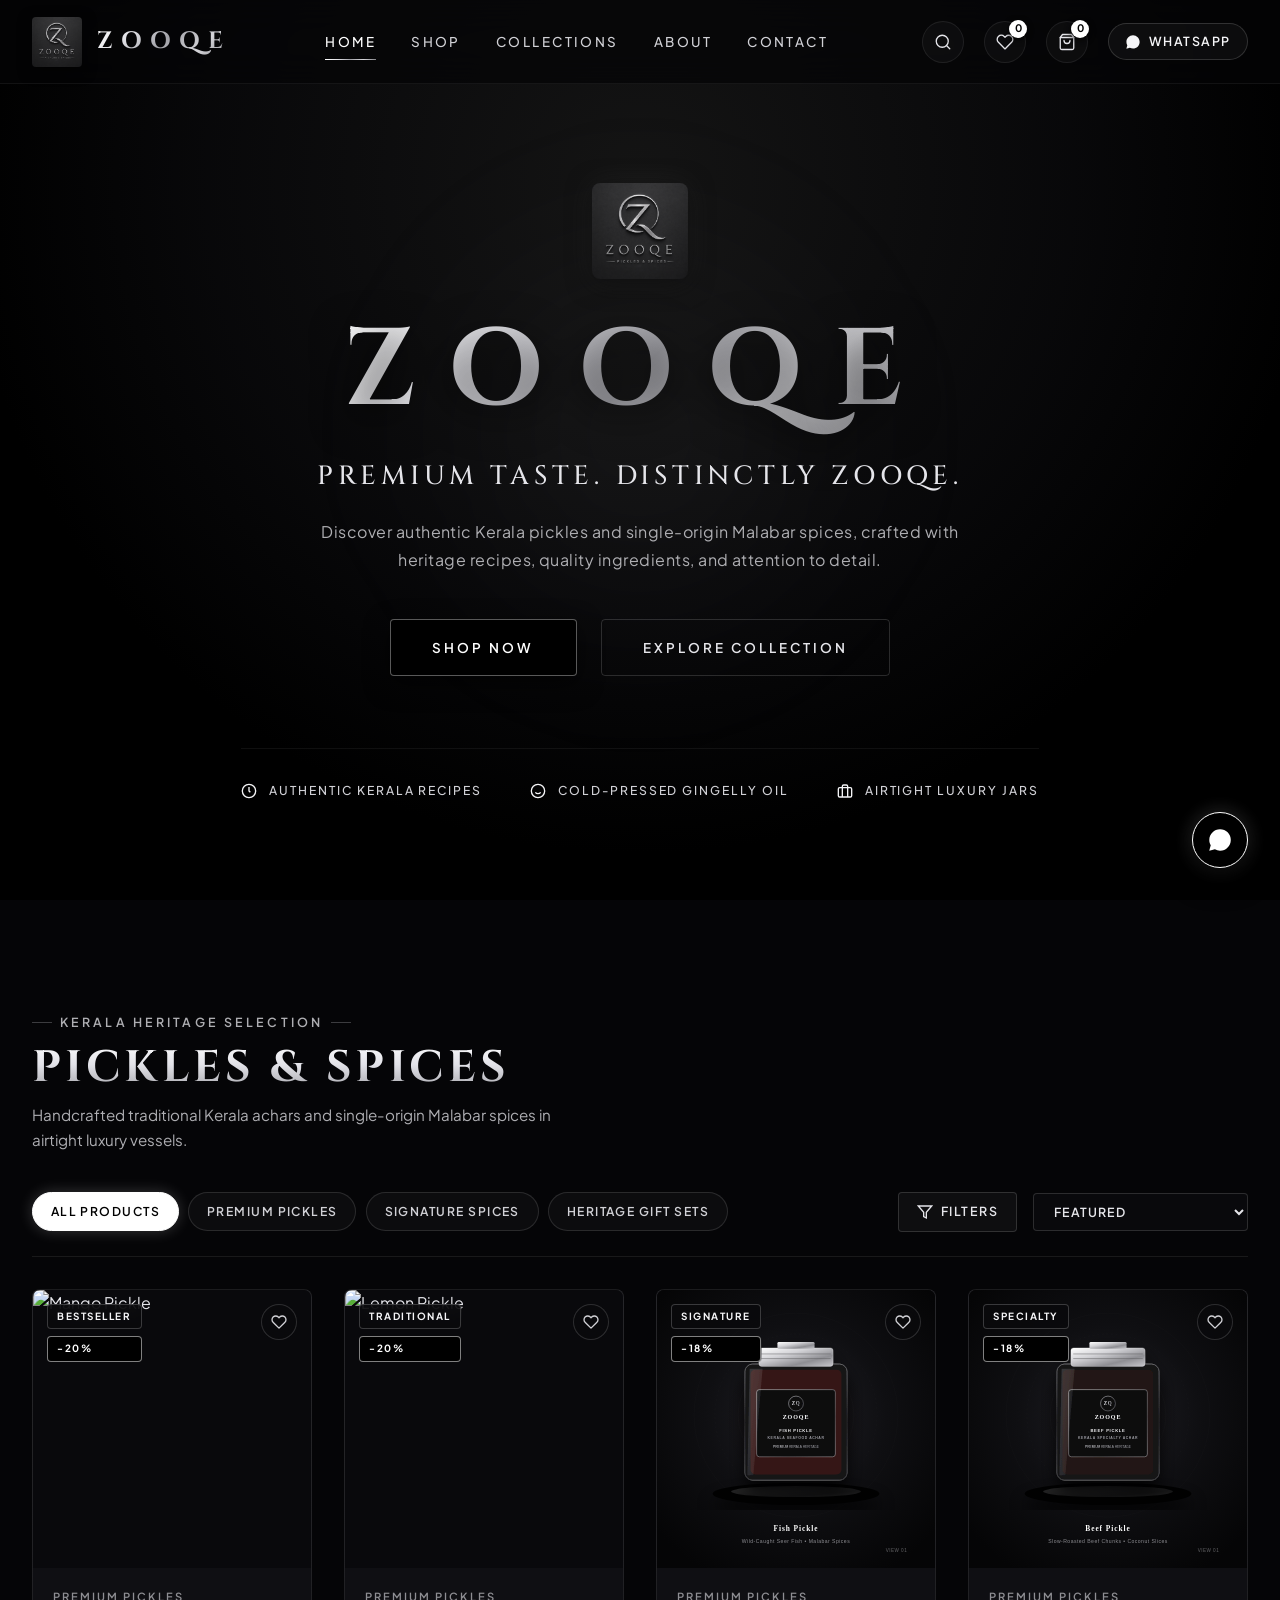
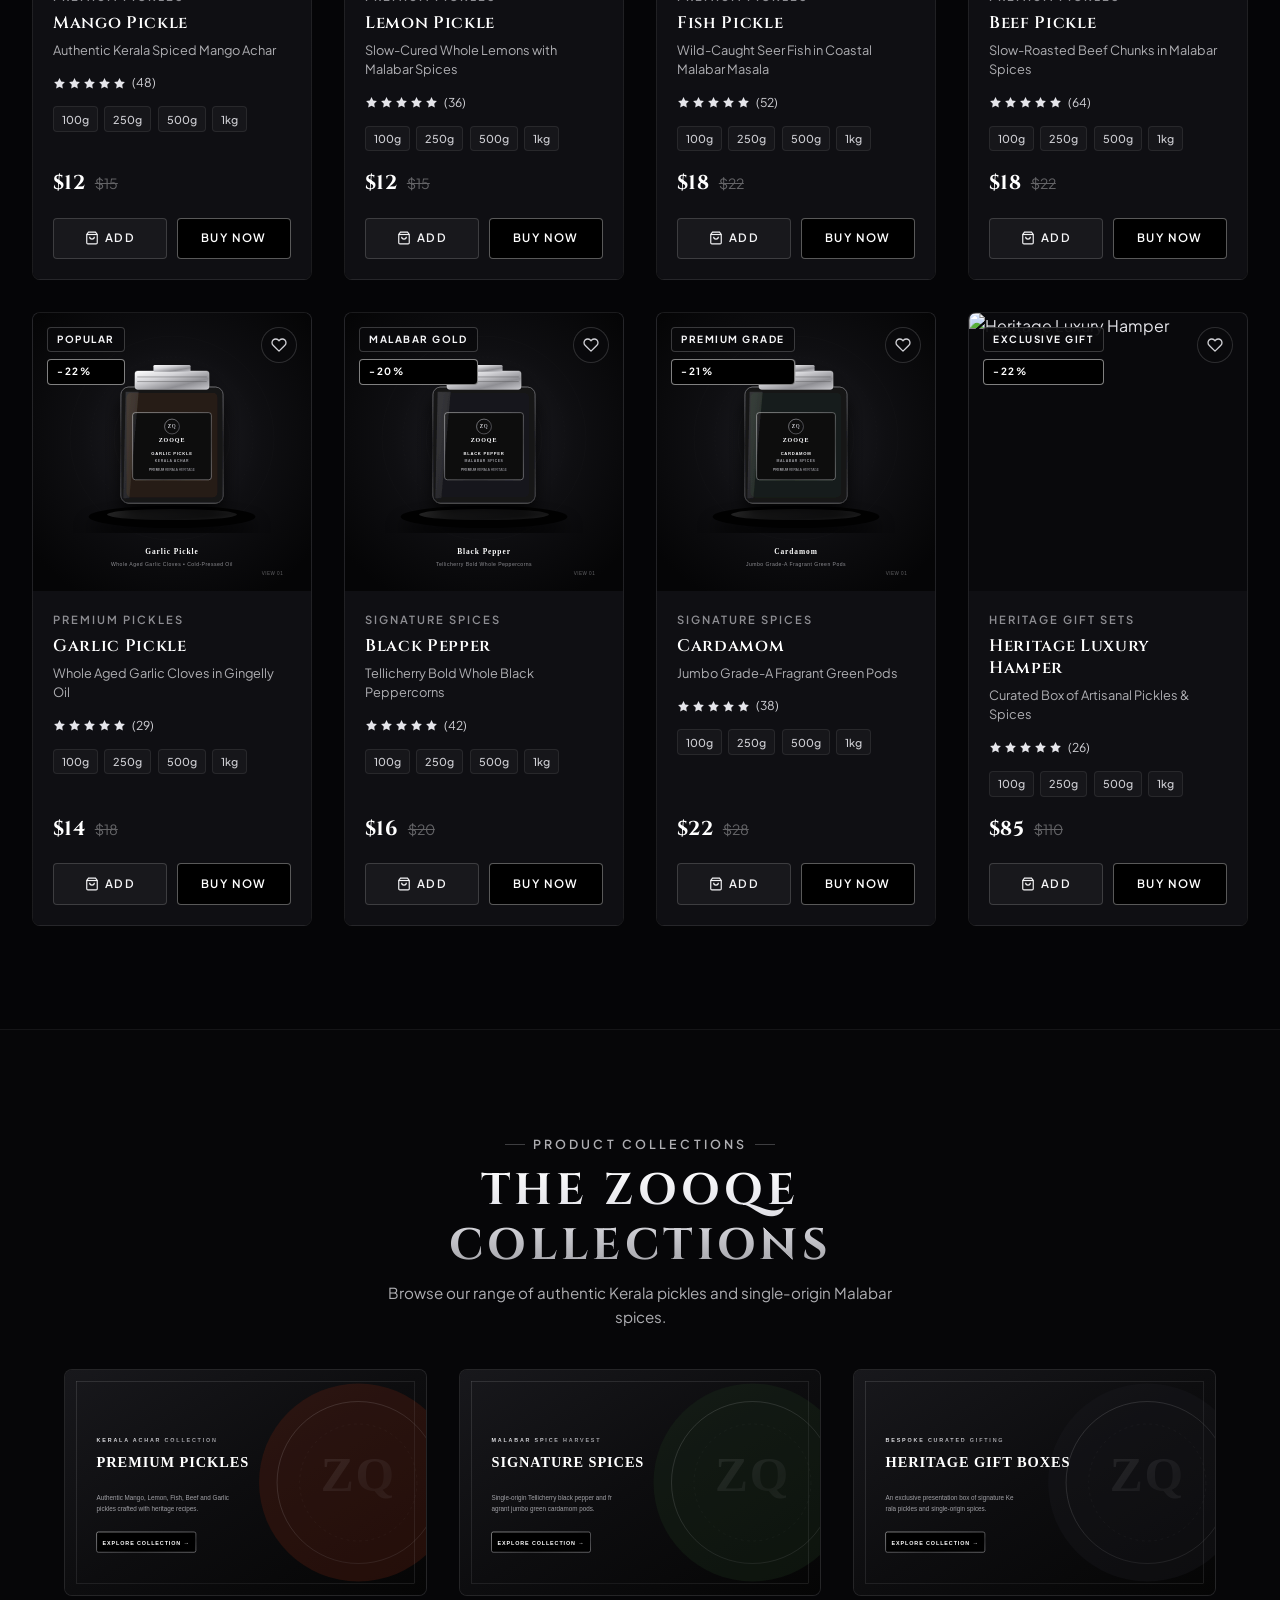
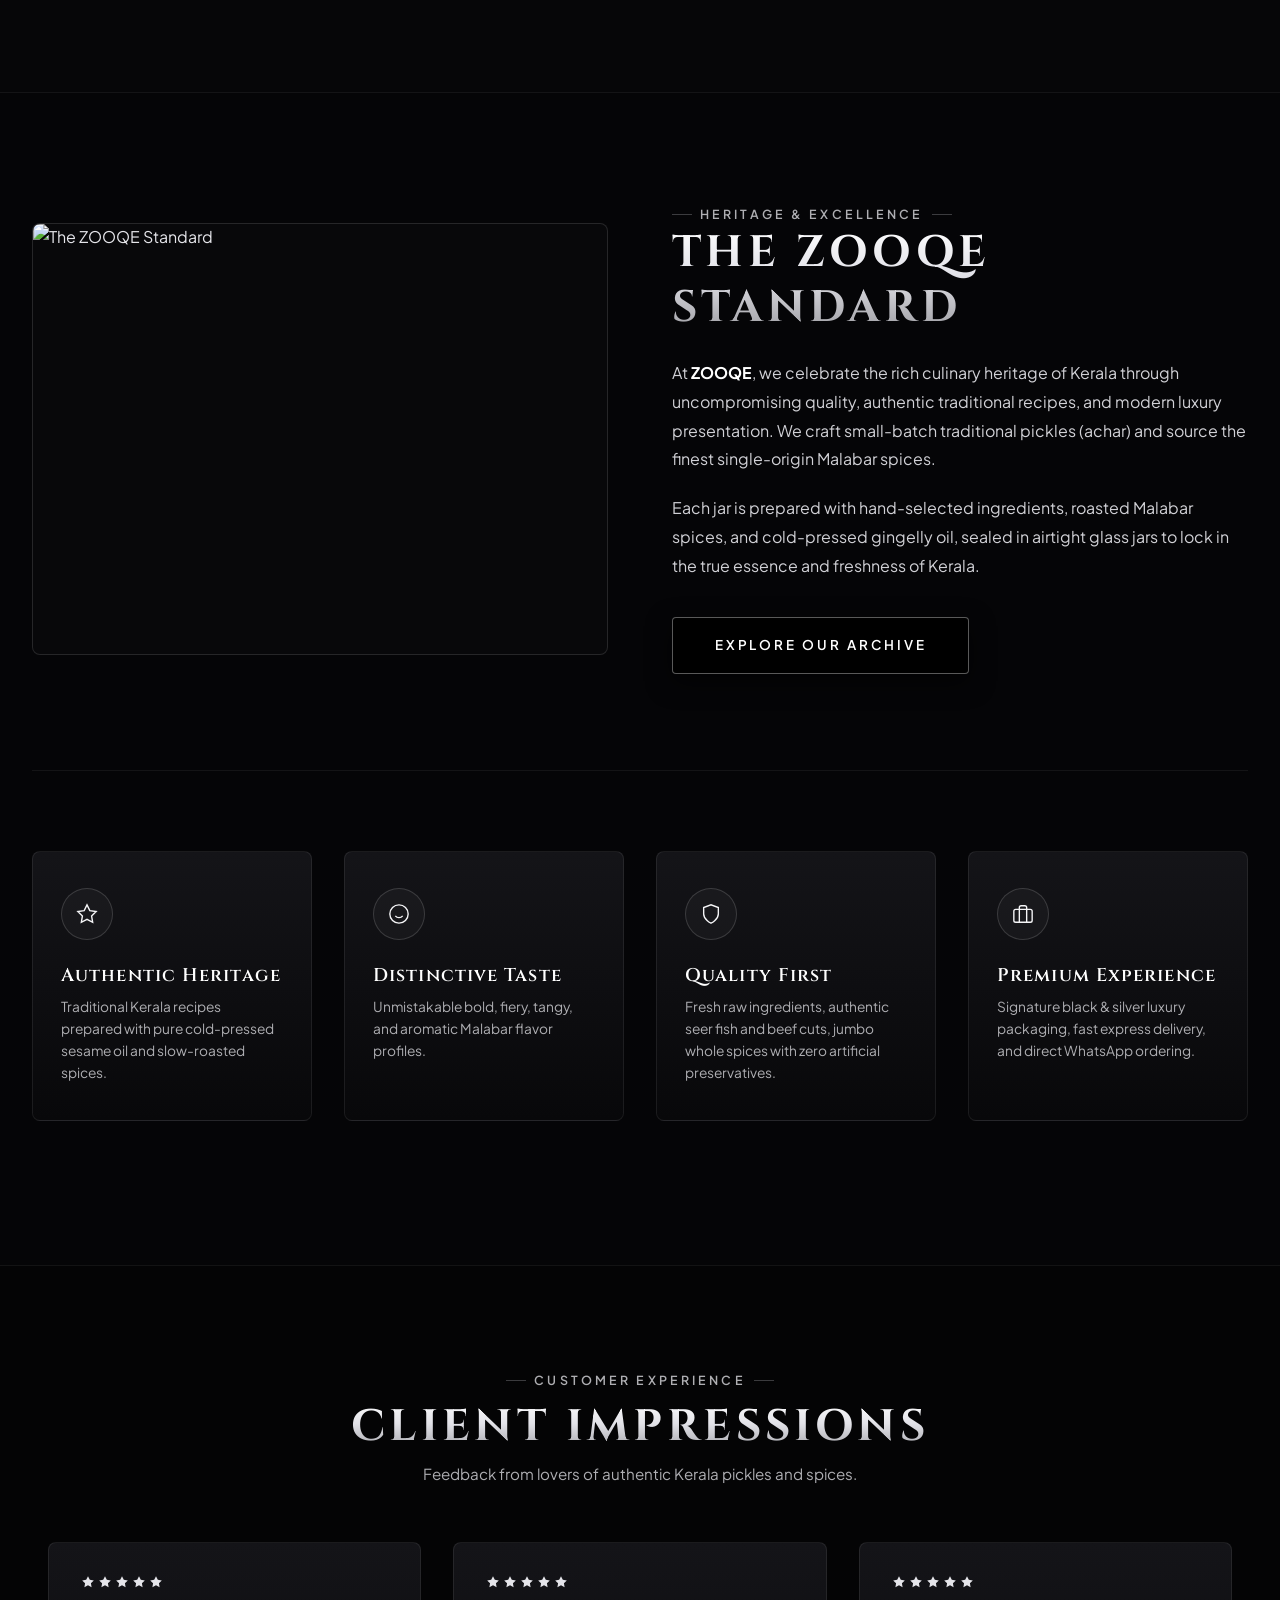
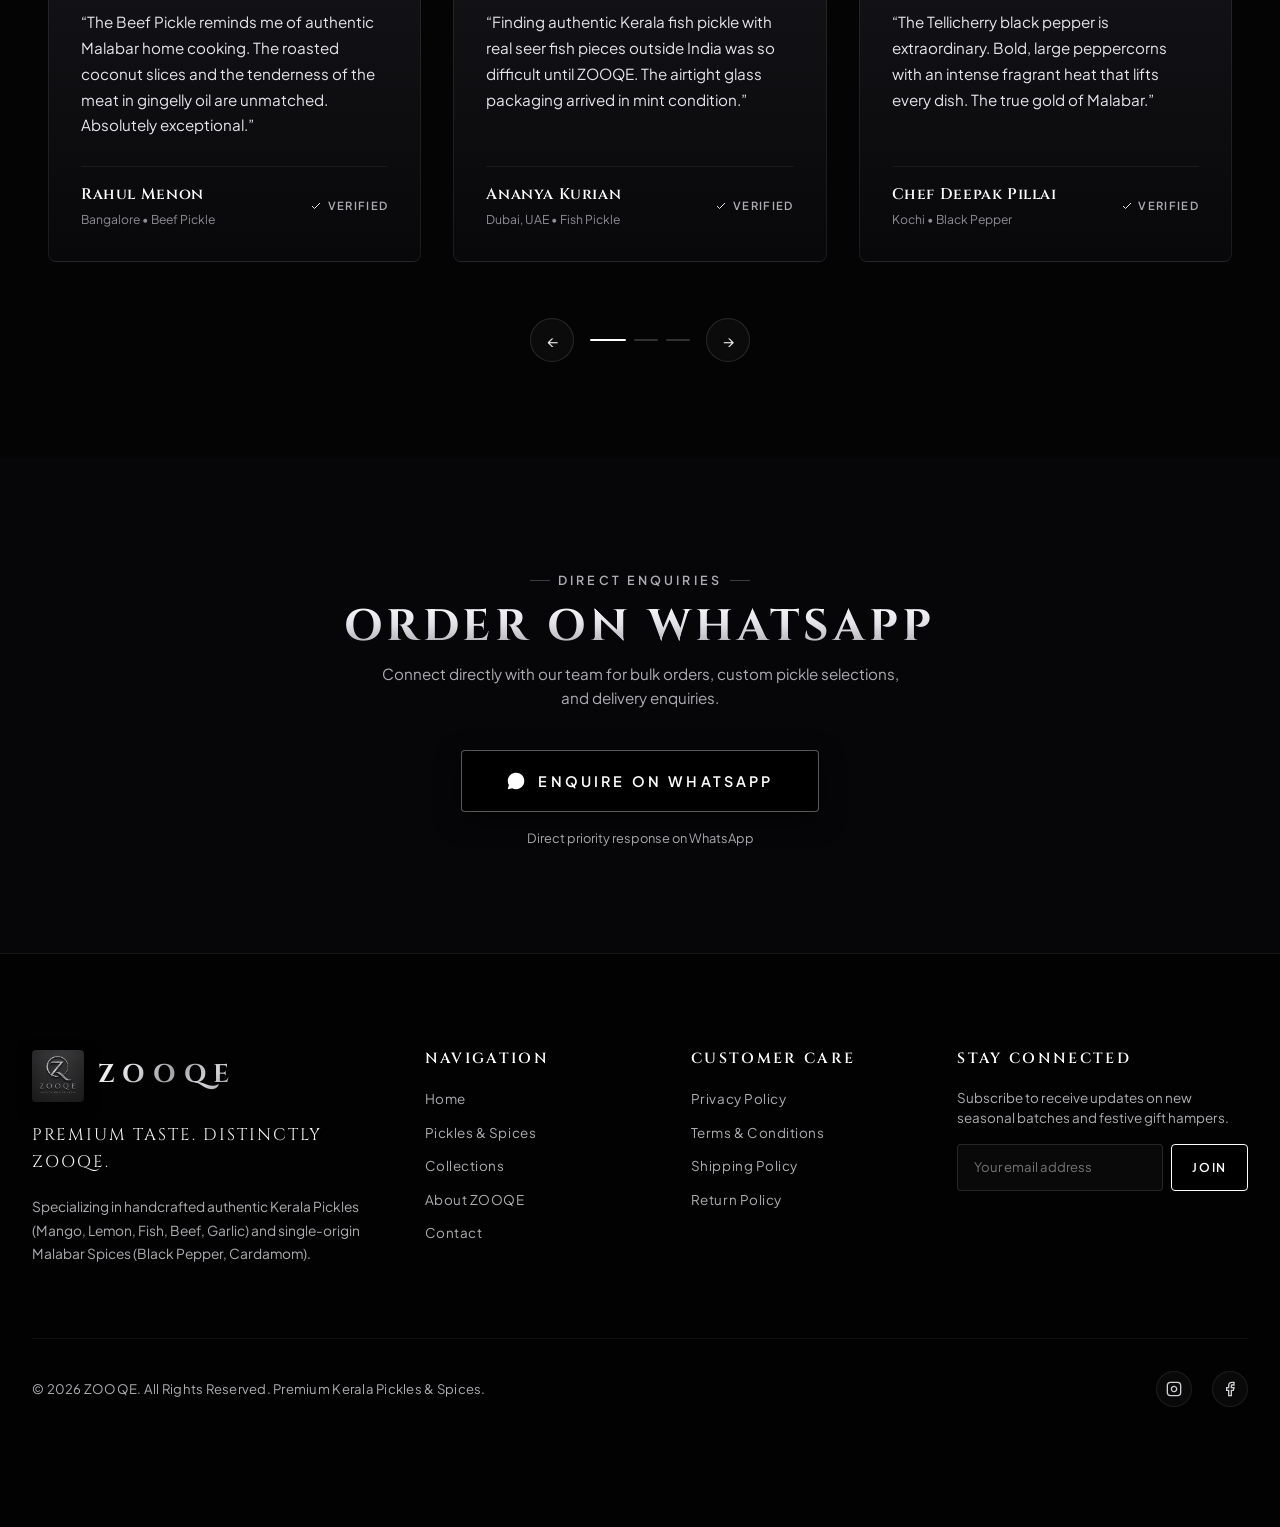
==== index.html @ db4c6e4a "Initial commit" ====
<!DOCTYPE html>
<html lang="en">
<head>
  <meta charset="UTF-8" />
  <meta name="viewport" content="width=device-width, initial-scale=1.0, maximum-scale=5.0" />
  <title>ZOOQE — Premium Taste. Distinctly ZOOQE. | Kerala Pickles & Spices</title>
  <meta name="description" content="ZOOQE is a premium Kerala food brand specializing exclusively in authentic handcrafted Pickles (Mango, Lemon, Fish, Beef, Garlic) and single-origin Malabar Spices (Black Pepper, Cardamom)." />
  <meta name="keywords" content="ZOOQE, Kerala pickles, Kerala achar, Mango pickle, Fish pickle, Beef pickle, Lemon pickle, Garlic pickle, Tellicherry black pepper, Green cardamom, Malabar spices" />
  <meta name="theme-color" content="#000000" />

  <!-- Open Graph / Social Media -->
  <meta property="og:title" content="ZOOQE — Premium Kerala Pickles & Spices" />
  <meta property="og:description" content="Authentic Kerala pickles (achar) and single-origin Malabar spices in luxury Black & Silver packaging." />
  <meta property="og:type" content="website" />
  <meta property="og:image" content="assets/logo.png" />

  <!-- Favicon -->
  <link rel="icon" type="image/png" href="assets/logo.png" />
  <link rel="apple-touch-icon" href="assets/logo.png" />

  <!-- Preconnect to Google Fonts -->
  <link rel="preconnect" href="https://fonts.googleapis.com" />
  <link rel="preconnect" href="https://fonts.gstatic.com" crossorigin />

  <!-- Master Stylesheet -->
  <link rel="stylesheet" href="css/main.css" />
</head>
<body>

  <!-- 0. Page Splash Loading Screen -->
  <div id="page-loader" class="page-loader">
    <div class="loader-logo-wrap">
      <img src="assets/logo.png" alt="ZOOQE Monogram" class="loader-logo-img" />
    </div>
    <div class="loader-brand-title">ZOOQE</div>
    <div class="loader-bar"></div>
  </div>

  <!-- Global Backdrop for Drawers -->
  <div id="drawer-backdrop" class="drawer-backdrop"></div>

  <!-- 1. Sticky Luxury Navigation Header -->
  <header id="site-header" class="site-header">
    <div class="navbar-inner">
      <!-- Left: Logo & Wordmark -->
      <a href="#hero" class="nav-brand" aria-label="ZOOQE Home">
        <img src="assets/logo.png" alt="ZOOQE Logo" class="nav-brand-logo-img" />
        <span class="nav-brand-text">ZOOQE</span>
      </a>

      <!-- Center: Desktop Navigation Links -->
      <nav class="nav-links" aria-label="Main Navigation">
        <a href="#hero" class="nav-link active">Home</a>
        <a href="#shop" class="nav-link">Shop</a>
        <a href="#collections" class="nav-link">Collections</a>
        <a href="#about" class="nav-link">About</a>
        <a href="#contact" class="nav-link">Contact</a>
      </nav>

      <!-- Right: Action Buttons -->
      <div class="nav-actions">
        <!-- Search Trigger -->
        <button id="nav-search-btn" class="nav-action-btn" aria-label="Search Catalog" title="Search">
          <svg viewBox="0 0 24 24" fill="none" stroke="currentColor" stroke-linecap="round" stroke-linejoin="round">
            <circle cx="11" cy="11" r="8"></circle>
            <line x1="21" y1="21" x2="16.65" y2="16.65"></line>
          </svg>
        </button>

        <!-- Wishlist Trigger -->
        <button id="nav-wishlist-btn" class="nav-action-btn" aria-label="View Wishlist" title="Wishlist">
          <svg viewBox="0 0 24 24" fill="none" stroke="currentColor" stroke-linecap="round" stroke-linejoin="round">
            <path d="M20.84 4.61a5.5 5.5 0 0 0-7.78 0L12 5.67l-1.06-1.06a5.5 5.5 0 0 0-7.78 7.78l1.06 1.06L12 21.23l7.78-7.78 1.06-1.06a5.5 5.5 0 0 0 0-7.78z"></path>
          </svg>
          <span id="nav-wishlist-badge" class="nav-badge">0</span>
        </button>

        <!-- Shopping Cart Trigger -->
        <button id="nav-cart-btn" class="nav-action-btn" aria-label="View Shopping Cart" title="Cart">
          <svg viewBox="0 0 24 24" fill="none" stroke="currentColor" stroke-linecap="round" stroke-linejoin="round">
            <path d="M6 2L3 6v14a2 2 0 0 0 2 2h14a2 2 0 0 0 2-2V6l-3-4z"></path>
            <line x1="3" y1="6" x2="21" y2="6"></line>
            <path d="M16 10a4 4 0 0 1-8 0"></path>
          </svg>
          <span id="nav-cart-badge" class="nav-badge">0</span>
        </button>

        <!-- WhatsApp Button -->
        <button id="nav-whatsapp-btn" class="nav-whatsapp-btn" title="Contact on WhatsApp">
          <svg viewBox="0 0 24 24" fill="currentColor">
            <path d="M12.04 2c-5.46 0-9.91 4.45-9.91 9.91 0 1.75.46 3.45 1.32 4.95L2.05 22l5.25-1.38c1.45.79 3.08 1.21 4.74 1.21 5.46 0 9.91-4.45 9.91-9.91 0-2.65-1.03-5.14-2.9-7.01A9.816 9.816 0 0 0 12.04 2z"></path>
          </svg>
          <span>WHATSAPP</span>
        </button>

        <!-- Mobile Hamburger Toggle -->
        <button id="nav-hamburger" class="nav-hamburger" aria-label="Open Mobile Menu">
          <span></span>
          <span></span>
          <span></span>
        </button>
      </div>
    </div>
  </header>

  <!-- Mobile Slide Drawer -->
  <aside id="mobile-drawer" class="mobile-drawer" aria-label="Mobile Navigation">
    <div class="mobile-drawer-header">
      <div class="nav-brand">
        <img src="assets/logo.png" alt="ZOOQE Logo" class="nav-brand-logo-img" />
        <span class="nav-brand-text">ZOOQE</span>
      </div>
      <button id="mobile-drawer-close" class="nav-action-btn" aria-label="Close Menu">✕</button>
    </div>

    <nav class="mobile-drawer-links">
      <a href="#hero" class="mobile-drawer-link">Home <span>→</span></a>
      <a href="#shop" class="mobile-drawer-link">Pickles & Spices <span>→</span></a>
      <a href="#collections" class="mobile-drawer-link">Collections <span>→</span></a>
      <a href="#about" class="mobile-drawer-link">The ZOOQE Standard <span>→</span></a>
      <a href="#contact" class="mobile-drawer-link">Contact <span>→</span></a>
      <button type="button" id="mobile-wishlist-btn" class="mobile-drawer-link">Wishlist <span>→</span></button>
      <button type="button" id="mobile-cart-btn" class="mobile-drawer-link">
        Cart <span id="mobile-cart-badge" style="font-size:0.85rem; color:#ffffff;">0</span>
      </button>
      <button type="button" id="mobile-search-btn" class="mobile-drawer-link">Search <span>→</span></button>
    </nav>

    <div class="mobile-drawer-footer">
      <button id="mobile-whatsapp-btn" class="btn-luxury-primary" style="width: 100%; justify-content: center;">
        <svg viewBox="0 0 24 24" width="18" height="18" fill="currentColor">
          <path d="M12.04 2c-5.46 0-9.91 4.45-9.91 9.91 0 1.75.46 3.45 1.32 4.95L2.05 22l5.25-1.38c1.45.79 3.08 1.21 4.74 1.21 5.46 0 9.91-4.45 9.91-9.91 0-2.65-1.03-5.14-2.9-7.01A9.816 9.816 0 0 0 12.04 2z"></path>
        </svg>
        WHATSAPP ENQUIRY
      </button>
    </div>
  </aside>

  <!-- Main Content Wrapper -->
  <main class="site-main">

    <!-- 2. Cinematic Hero Section -->
    <section id="hero" class="hero-section">
      <div class="hero-backdrop"></div>
      <div class="hero-glow-orb"></div>
      
      <div class="hero-container">
        <div class="hero-emblem-wrap">
          <img src="assets/logo.png" alt="ZOOQE Monogram" class="hero-emblem-img" />
        </div>

        <h1 class="hero-title">ZOOQE</h1>
        <div class="hero-subtitle">PREMIUM TASTE. DISTINCTLY ZOOQE.</div>
        
        <p class="hero-description">
          Discover authentic Kerala pickles and single-origin Malabar spices, crafted with heritage recipes, quality ingredients, and attention to detail.
        </p>

        <div class="hero-cta-group">
          <button id="hero-shop-btn" class="btn-luxury-primary">SHOP NOW</button>
          <button id="hero-explore-btn" class="btn-luxury-secondary">EXPLORE COLLECTION</button>
        </div>

        <!-- Hallmarks Banner -->
        <div class="hero-hallmarks">
          <div class="hero-hallmark-item">
            <div class="hero-hallmark-icon">
              <svg viewBox="0 0 24 24" fill="none" stroke="currentColor" stroke-width="2">
                <circle cx="12" cy="12" r="10"></circle>
                <polyline points="12 6 12 12 14 14"></polyline>
              </svg>
            </div>
            <span>AUTHENTIC KERALA RECIPES</span>
          </div>

          <div class="hero-hallmark-item">
            <div class="hero-hallmark-icon">
              <svg viewBox="0 0 24 24" fill="none" stroke="currentColor" stroke-width="2">
                <circle cx="12" cy="12" r="10"></circle>
                <path d="M8 14s1.5 2 4 2 4-2 4-2"></path>
                <line x1="9" y1="9" x2="9.01" y2="9"></line>
                <line x1="15" y1="9" x2="15.01" y2="9"></line>
              </svg>
            </div>
            <span>COLD-PRESSED GINGELLY OIL</span>
          </div>

          <div class="hero-hallmark-item">
            <div class="hero-hallmark-icon">
              <svg viewBox="0 0 24 24" fill="none" stroke="currentColor" stroke-width="2">
                <rect x="2" y="7" width="20" height="14" rx="2" ry="2"></rect>
                <path d="M16 21V5a2 2 0 0 0-2-2h-4a2 2 0 0 0-2 2v16"></path>
              </svg>
            </div>
            <span>AIRTIGHT LUXURY JARS</span>
          </div>
        </div>
      </div>
    </section>

    <!-- 3. Product Shop / Catalog Section -->
    <section id="shop" class="shop-section">
      <div class="section-container">
        <div class="section-header">
          <div class="eyebrow">Kerala Heritage Selection</div>
          <h2 class="section-title text-metallic-silver">Pickles & Spices</h2>
          <p class="section-subtitle">
            Handcrafted traditional Kerala achars and single-origin Malabar spices in airtight luxury vessels.
          </p>
        </div>

        <!-- Catalog Filter & Sorting Controls -->
        <div class="catalog-controls-bar">
          <div id="category-pills-wrap" class="category-pills-wrap">
            <!-- Injected by filter.js -->
          </div>

          <div class="catalog-actions-right">
            <button id="filter-drawer-trigger" class="btn-filter-trigger" title="Open Filter Options">
              <svg viewBox="0 0 24 24" width="16" height="16" fill="none" stroke="currentColor" stroke-width="2">
                <polygon points="22 3 2 3 10 12.46 10 19 14 21 14 12.46 22 3"></polygon>
              </svg>
              <span>FILTERS</span>
            </button>

            <div class="sort-select-wrap">
              <select id="catalog-sort-select" class="sort-select" aria-label="Sort products">
                <option value="featured">Featured</option>
                <option value="bestselling">Best Selling</option>
                <option value="price-asc">Price: Low to High</option>
                <option value="price-desc">Price: High to Low</option>
                <option value="rating">Highest Rated</option>
                <option value="newest">Newest</option>
              </select>
            </div>
          </div>
        </div>

        <!-- Dynamic Product Grid -->
        <div id="product-grid" class="product-grid">
          <!-- Injected dynamically by productCard.js / app.js -->
        </div>
      </div>
    </section>

    <!-- 4. Collections Showcase -->
    <section id="collections" class="collections-section">
      <div class="section-container">
        <div class="section-header-center">
          <div class="eyebrow">Product Collections</div>
          <h2 class="section-title text-metallic-silver">The ZOOQE Collections</h2>
          <p class="section-subtitle" style="margin: 0.5rem auto 0;">
            Browse our range of authentic Kerala pickles and single-origin Malabar spices.
          </p>
        </div>

        <div class="collections-grid" style="grid-template-columns: repeat(3, 1fr);">
          <div class="collection-card" data-category="pickles">
            <img src="assets/images/collections/collection-pickles.svg" alt="Premium Kerala Pickles" onerror="if(!this.src.endsWith('.svg')){ this.src = this.src.replace(/\\.(jpg|jpeg|png|webp)$/i, '.svg'); }" />
          </div>
          <div class="collection-card" data-category="spices">
            <img src="assets/images/collections/collection-spices.svg" alt="Signature Malabar Spices" onerror="if(!this.src.endsWith('.svg')){ this.src = this.src.replace(/\\.(jpg|jpeg|png|webp)$/i, '.svg'); }" />
          </div>
          <div class="collection-card" data-category="gifts">
            <img src="assets/images/collections/collection-hampers.svg" alt="Heritage Gift Boxes" onerror="if(!this.src.endsWith('.svg')){ this.src = this.src.replace(/\\.(jpg|jpeg|png|webp)$/i, '.svg'); }" />
          </div>
        </div>
      </div>
    </section>

    <!-- 5. Brand Story — "THE ZOOQE STANDARD" -->
    <section id="about" class="about-section">
      <div class="about-container">
        <div class="about-story-grid">
          <div class="about-story-media">
            <img src="assets/images/products/mango-pickle-1.svg" alt="The ZOOQE Standard" class="about-story-img" onerror="if(!this.src.endsWith('.svg')){ this.src = this.src.replace(/\\.(jpg|jpeg|png|webp)$/i, '.svg'); }" />
          </div>
          <div class="about-story-content">
            <div class="eyebrow">Heritage & Excellence</div>
            <h2 class="about-headline text-metallic-silver">The ZOOQE Standard</h2>
            <p class="about-paragraph">
              At <strong>ZOOQE</strong>, we celebrate the rich culinary heritage of Kerala through uncompromising quality, authentic traditional recipes, and modern luxury presentation. We craft small-batch traditional pickles (achar) and source the finest single-origin Malabar spices.
            </p>
            <p class="about-paragraph">
              Each jar is prepared with hand-selected ingredients, roasted Malabar spices, and cold-pressed gingelly oil, sealed in airtight glass jars to lock in the true essence and freshness of Kerala.
            </p>
            <div style="margin-top: 1rem;">
              <a href="#shop" class="btn-luxury-primary">EXPLORE OUR ARCHIVE</a>
            </div>
          </div>
        </div>

        <!-- 6. Why ZOOQE / 4 Pillars Grid -->
        <div class="why-zooqe-section">
          <div class="why-zooqe-grid">
            <div class="why-pillar-card">
              <div class="why-pillar-icon">
                <svg viewBox="0 0 24 24" fill="none" stroke="currentColor">
                  <path d="M12 2l3.09 6.26L22 9.27l-5 4.87 1.18 6.88L12 17.77l-6.18 3.25L7 14.14 2 9.27l6.91-1.01L12 2z"></path>
                </svg>
              </div>
              <h3 class="why-pillar-title">Authentic Heritage</h3>
              <p class="why-pillar-desc">Traditional Kerala recipes prepared with pure cold-pressed sesame oil and slow-roasted spices.</p>
            </div>

            <div class="why-pillar-card">
              <div class="why-pillar-icon">
                <svg viewBox="0 0 24 24" fill="none" stroke="currentColor">
                  <circle cx="12" cy="12" r="10"></circle>
                  <path d="M8 14s1.5 2 4 2 4-2 4-2"></path>
                  <line x1="9" y1="9" x2="9.01" y2="9"></line>
                  <line x1="15" y1="9" x2="15.01" y2="9"></line>
                </svg>
              </div>
              <h3 class="why-pillar-title">Distinctive Taste</h3>
              <p class="why-pillar-desc">Unmistakable bold, fiery, tangy, and aromatic Malabar flavor profiles.</p>
            </div>

            <div class="why-pillar-card">
              <div class="why-pillar-icon">
                <svg viewBox="0 0 24 24" fill="none" stroke="currentColor">
                  <path d="M12 22s8-4 8-10V5l-8-3-8 3v7c0 6 8 10 8 10z"></path>
                </svg>
              </div>
              <h3 class="why-pillar-title">Quality First</h3>
              <p class="why-pillar-desc">Fresh raw ingredients, authentic seer fish and beef cuts, jumbo whole spices with zero artificial preservatives.</p>
            </div>

            <div class="why-pillar-card">
              <div class="why-pillar-icon">
                <svg viewBox="0 0 24 24" fill="none" stroke="currentColor">
                  <rect x="2" y="7" width="20" height="14" rx="2" ry="2"></rect>
                  <path d="M16 21V5a2 2 0 0 0-2-2h-4a2 2 0 0 0-2 2v16"></path>
                </svg>
              </div>
              <h3 class="why-pillar-title">Premium Experience</h3>
              <p class="why-pillar-desc">Signature black & silver luxury packaging, fast express delivery, and direct WhatsApp ordering.</p>
            </div>
          </div>
        </div>
      </div>
    </section>

    <!-- 7. Customer Reviews / Testimonials -->
    <section class="reviews-section">
      <div class="reviews-container">
        <div class="section-header-center">
          <div class="eyebrow">Customer Experience</div>
          <h2 class="section-title text-metallic-silver">Client Impressions</h2>
          <p class="section-subtitle" style="margin: 0.5rem auto 0;">
            Feedback from lovers of authentic Kerala pickles and spices.
          </p>
        </div>

        <div class="reviews-carousel-wrap">
          <div id="reviews-track" class="reviews-track">
            <!-- Injected by reviewSlider.js -->
          </div>
        </div>

        <div class="carousel-controls-row">
          <button id="reviews-prev-btn" class="carousel-arrow-btn" aria-label="Previous Review">←</button>
          <div id="reviews-dots" class="carousel-dots"></div>
          <button id="reviews-next-btn" class="carousel-arrow-btn" aria-label="Next Review">→</button>
        </div>
      </div>
    </section>

    <!-- 8. Contact Section -->
    <section id="contact" class="shop-section" style="background: #060608;">
      <div class="section-container">
        <div class="section-header-center">
          <div class="eyebrow">Direct Enquiries</div>
          <h2 class="section-title text-metallic-silver">Order on WhatsApp</h2>
          <p class="section-subtitle" style="margin: 0.5rem auto 0;">
            Connect directly with our team for bulk orders, custom pickle selections, and delivery enquiries.
          </p>
        </div>

        <div style="max-width: 620px; margin: 0 auto; text-align: center;">
          <button id="contact-whatsapp-btn" class="btn-luxury-primary" style="padding: 1.15rem 2.8rem; font-size: 0.9rem;">
            <svg viewBox="0 0 24 24" width="20" height="20" fill="currentColor">
              <path d="M12.04 2c-5.46 0-9.91 4.45-9.91 9.91 0 1.75.46 3.45 1.32 4.95L2.05 22l5.25-1.38c1.45.79 3.08 1.21 4.74 1.21 5.46 0 9.91-4.45 9.91-9.91 0-2.65-1.03-5.14-2.9-7.01A9.816 9.816 0 0 0 12.04 2z"></path>
            </svg>
            ENQUIRE ON WHATSAPP
          </button>
          <p style="font-size: 0.8rem; color: var(--silver-500); margin-top: 1rem;">
            Direct priority response on WhatsApp
          </p>
        </div>
      </div>
    </section>

  </main>

  <!-- 9. Luxury Footer -->
  <footer class="site-footer">
    <div class="footer-container">
      <div class="footer-grid">
        <!-- Col 1: Brand & Tagline -->
        <div class="footer-brand-col">
          <div class="footer-brand-logo">
            <img src="assets/logo.png" alt="ZOOQE Logo" class="footer-logo-img" />
            <div class="brand-wordmark">ZOOQE</div>
          </div>
          <div class="footer-brand-tagline">Premium Taste. Distinctly ZOOQE.</div>
          <p class="footer-brand-desc">
            Specializing in handcrafted authentic Kerala Pickles (Mango, Lemon, Fish, Beef, Garlic) and single-origin Malabar Spices (Black Pepper, Cardamom).
          </p>
        </div>

        <!-- Col 2: Navigation Links -->
        <div>
          <h4 class="footer-col-title">Navigation</h4>
          <div class="footer-links-list">
            <a href="#hero" class="footer-link">Home</a>
            <a href="#shop" class="footer-link">Pickles & Spices</a>
            <a href="#collections" class="footer-link">Collections</a>
            <a href="#about" class="footer-link">About ZOOQE</a>
            <a href="#contact" class="footer-link">Contact</a>
          </div>
        </div>

        <!-- Col 3: Policies -->
        <div>
          <h4 class="footer-col-title">Customer Care</h4>
          <div class="footer-links-list">
            <button type="button" data-policy="privacy" class="footer-link">Privacy Policy</button>
            <button type="button" data-policy="terms" class="footer-link">Terms & Conditions</button>
            <button type="button" data-policy="shipping" class="footer-link">Shipping Policy</button>
            <button type="button" data-policy="returns" class="footer-link">Return Policy</button>
          </div>
        </div>

        <!-- Col 4: Newsletter -->
        <div>
          <h4 class="footer-col-title">Stay Connected</h4>
          <p style="font-size: 0.84rem; color: var(--silver-500); line-height: 1.5; margin-bottom: 0.75rem;">
            Subscribe to receive updates on new seasonal batches and festive gift hampers.
          </p>
          <form id="footer-vip-form" class="footer-vip-signup">
            <input type="email" id="footer-vip-email" class="footer-vip-input" placeholder="Your email address" required />
            <button type="submit" class="btn-footer-vip-submit">JOIN</button>
          </form>
        </div>
      </div>

      <!-- Bottom Bar -->
      <div class="footer-bottom-bar">
        <div class="footer-copyright">© 2026 ZOOQE. All Rights Reserved. Premium Kerala Pickles & Spices.</div>
        <div class="footer-social-links">
          <a href="https://instagram.com" target="_blank" rel="noopener" class="footer-social-link" title="Instagram">
            <svg viewBox="0 0 24 24" fill="none" stroke="currentColor" stroke-width="2">
              <rect x="2" y="2" width="20" height="20" rx="5" ry="5"></rect>
              <path d="M16 11.37A4 4 0 1 1 12.63 8 4 4 0 0 1 16 11.37z"></path>
              <line x1="17.5" y1="6.5" x2="17.51" y2="6.5"></line>
            </svg>
          </a>
          <a href="https://facebook.com" target="_blank" rel="noopener" class="footer-social-link" title="Facebook">
            <svg viewBox="0 0 24 24" fill="none" stroke="currentColor" stroke-width="2">
              <path d="M18 2h-3a5 5 0 0 0-5 5v3H7v4h3v8h4v-8h3l1-4h-4V7a1 1 0 0 1 1-1h3z"></path>
            </svg>
          </a>
        </div>
      </div>
    </div>
  </footer>

  <!-- 10. Slide-Over Shopping Cart Drawer Container -->
  <aside id="cart-drawer" class="cart-drawer" aria-label="Shopping Cart">
    <div class="cart-header">
      <div class="cart-title-wrap">
        <h3 class="cart-title">YOUR CART</h3>
        <span id="cart-drawer-count" class="cart-item-count-badge">(0 items)</span>
      </div>
      <button id="cart-drawer-close" class="cart-close-btn" aria-label="Close Cart">✕</button>
    </div>

    <div id="cart-shipping-meter" class="free-shipping-meter"></div>
    <div id="cart-items-container" class="cart-items-list"></div>
    <div id="cart-footer-container" class="cart-footer"></div>
  </aside>

  <!-- 11. Wishlist Slide Drawer Container -->
  <aside id="wishlist-drawer" class="wishlist-drawer" aria-label="Wishlist">
    <div class="wishlist-header">
      <h3 class="wishlist-title">SAVED PRODUCTS</h3>
      <button id="wishlist-drawer-close" class="cart-close-btn" aria-label="Close Wishlist">✕</button>
    </div>
    <div id="wishlist-items-container" class="wishlist-items-list"></div>
  </aside>

  <!-- 12. Filter & Sort Drawer Container -->
  <aside id="filter-drawer" class="filter-drawer" aria-label="Filter Options">
    <div class="filter-header">
      <h3 class="cart-title" style="font-size: 1.15rem;">FILTER PRODUCTS</h3>
      <button id="filter-drawer-close" class="cart-close-btn" aria-label="Close Filters">✕</button>
    </div>
    <div class="filter-body">
      <div>
        <div class="filter-group-title">Maximum Price: <span id="filter-price-val" style="color:#ffffff;">$1000</span></div>
        <input type="range" id="filter-price-slider" class="filter-price-slider" min="10" max="1000" step="5" value="1000" />
        <div class="filter-price-labels">
          <span>$10</span>
          <span>$1000</span>
        </div>
      </div>

      <div>
        <div class="filter-group-title">Filter by Weight / Size</div>
        <div class="filter-size-options">
          <button class="filter-size-btn active" data-size="all">All Sizes</button>
          <button class="filter-size-btn" data-size="100g">100g</button>
          <button class="filter-size-btn" data-size="250g">250g</button>
          <button class="filter-size-btn" data-size="500g">500g</button>
          <button class="filter-size-btn" data-size="1kg">1kg</button>
        </div>
      </div>
    </div>
    <div class="filter-footer">
      <button id="filter-reset-btn" class="btn-luxury-secondary" style="padding: 0.75rem;">RESET</button>
      <button id="filter-apply-close-btn" class="btn-luxury-primary" style="padding: 0.75rem;">SHOW RESULTS</button>
    </div>
  </aside>

  <!-- 13. Floating Global WhatsApp Button -->
  <button id="floating-whatsapp-btn" class="floating-whatsapp-btn" aria-label="Contact on WhatsApp" title="WhatsApp Enquiry">
    <svg viewBox="0 0 24 24" fill="currentColor">
      <path d="M12.04 2c-5.46 0-9.91 4.45-9.91 9.91 0 1.75.46 3.45 1.32 4.95L2.05 22l5.25-1.38c1.45.79 3.08 1.21 4.74 1.21 5.46 0 9.91-4.45 9.91-9.91 0-2.65-1.03-5.14-2.9-7.01A9.816 9.816 0 0 0 12.04 2z"></path>
    </svg>
  </button>

  <!-- 14. Policy Modal Backdrop -->
  <div id="policy-modal-backdrop" class="policy-modal-backdrop">
    <div class="policy-modal-content">
      <button id="policy-modal-close" class="checkout-close-btn" style="position:absolute; top:1.25rem; right:1.25rem;">✕</button>
      <h3 id="policy-modal-title" class="policy-modal-title"></h3>
      <div id="policy-modal-body" class="policy-modal-body"></div>
    </div>
  </div>

  <!-- 15. Application Script Entry Point -->
  <script type="module" src="js/app.js"></script>
</body>
</html>
---- css/main.css ----
/* Master Stylesheet for ZOOQE Luxury E-Commerce */
@import './variables.css';
@import './reset.css';
@import './typography.css';
@import './components/navbar.css';
@import './components/hero.css';
@import './components/product-card.css';
@import './components/product-details.css';
@import './components/cart-drawer.css';
@import './components/checkout.css';
@import './components/order-confirmed.css';
@import './components/search-filter.css';
@import './components/wishlist.css';
@import './components/review-section.css';
@import './components/about-brand.css';
@import './components/toast.css';
@import './components/footer.css';

/* Layout Containers & Sections */
.site-main {
  min-height: 100vh;
  position: relative;
}

.section-container {
  max-width: var(--max-width-container);
  margin: 0 auto;
  padding: 0 2rem;
}

.shop-section {
  padding: 6.5rem 0;
  background: var(--bg-primary);
  position: relative;
}

.section-header, .section-header-center {
  margin-bottom: 2.5rem;
  animation: sectionFadeUp 0.85s var(--ease-luxury) backwards;
}

@keyframes sectionFadeUp {
  0% {
    opacity: 0;
    transform: translateY(16px);
  }
  100% {
    opacity: 1;
    transform: translateY(0);
  }
}

.section-title {
  font-size: clamp(2rem, 3.8vw, 2.75rem);
  font-weight: 700;
  letter-spacing: 0.1em;
  text-transform: uppercase;
  margin-top: 0.5rem;
}

.section-subtitle {
  font-size: 0.95rem;
  color: var(--silver-500);
  max-width: 540px;
  line-height: 1.6;
  margin-top: 0.5rem;
}

/* Luxury Divider */
.silver-divider {
  width: 100%;
  height: 1px;
  background: linear-gradient(90deg, transparent, rgba(255, 255, 255, 0.15), transparent);
  margin: 4rem 0;
}

/* Page Loading Splash Screen */
.page-loader {
  position: fixed;
  top: 0;
  left: 0;
  width: 100%;
  height: 100%;
  background: #000000;
  z-index: var(--z-loader);
  display: flex;
  flex-direction: column;
  align-items: center;
  justify-content: center;
  gap: 1.5rem;
  transition: opacity 0.8s var(--ease-luxury), visibility 0.8s var(--ease-luxury);
}

.page-loader.loaded {
  opacity: 0;
  visibility: hidden;
  pointer-events: none;
}

.loader-logo-wrap {
  width: 80px;
  height: 80px;
  position: relative;
  animation: loaderPulse 2s ease-in-out infinite alternate;
}

.loader-logo-img {
  width: 100%;
  height: 100%;
  object-fit: contain;
  border-radius: var(--radius-md);
  border: none;
  box-shadow: 0 4px 25px rgba(0, 0, 0, 0.8), 0 0 30px rgba(255, 255, 255, 0.15);
}

.loader-brand-title {
  font-family: var(--font-display);
  font-size: 1.4rem;
  letter-spacing: 0.35em;
  text-transform: uppercase;
  background: var(--grad-silver-chrome);
  -webkit-background-clip: text;
  -webkit-text-fill-color: transparent;
  background-clip: text;
}

.loader-bar {
  width: 120px;
  height: 2px;
  background: rgba(255, 255, 255, 0.1);
  border-radius: 2px;
  overflow: hidden;
  position: relative;
}

.loader-bar::after {
  content: '';
  position: absolute;
  top: 0;
  left: -50%;
  width: 50%;
  height: 100%;
  background: #ffffff;
  animation: loaderLine 1.5s infinite ease-in-out;
}

@keyframes loaderPulse {
  0% { transform: scale(0.96); opacity: 0.8; }
  100% { transform: scale(1.04); opacity: 1; }
}

@keyframes loaderLine {
  0% { left: -50%; }
  100% { left: 100%; }
}

/* Utility Classes */
.hidden {
  display: none !important;
}

.sr-only {
  position: absolute;
  width: 1px;
  height: 1px;
  padding: 0;
  margin: -1px;
  overflow: hidden;
  clip: rect(0, 0, 0, 0);
  white-space: nowrap;
  border-width: 0;
}

@media (max-width: 768px) {
  .section-container {
    padding: 0 1.25rem;
  }
  .shop-section {
    padding: 4.5rem 0;
  }
}
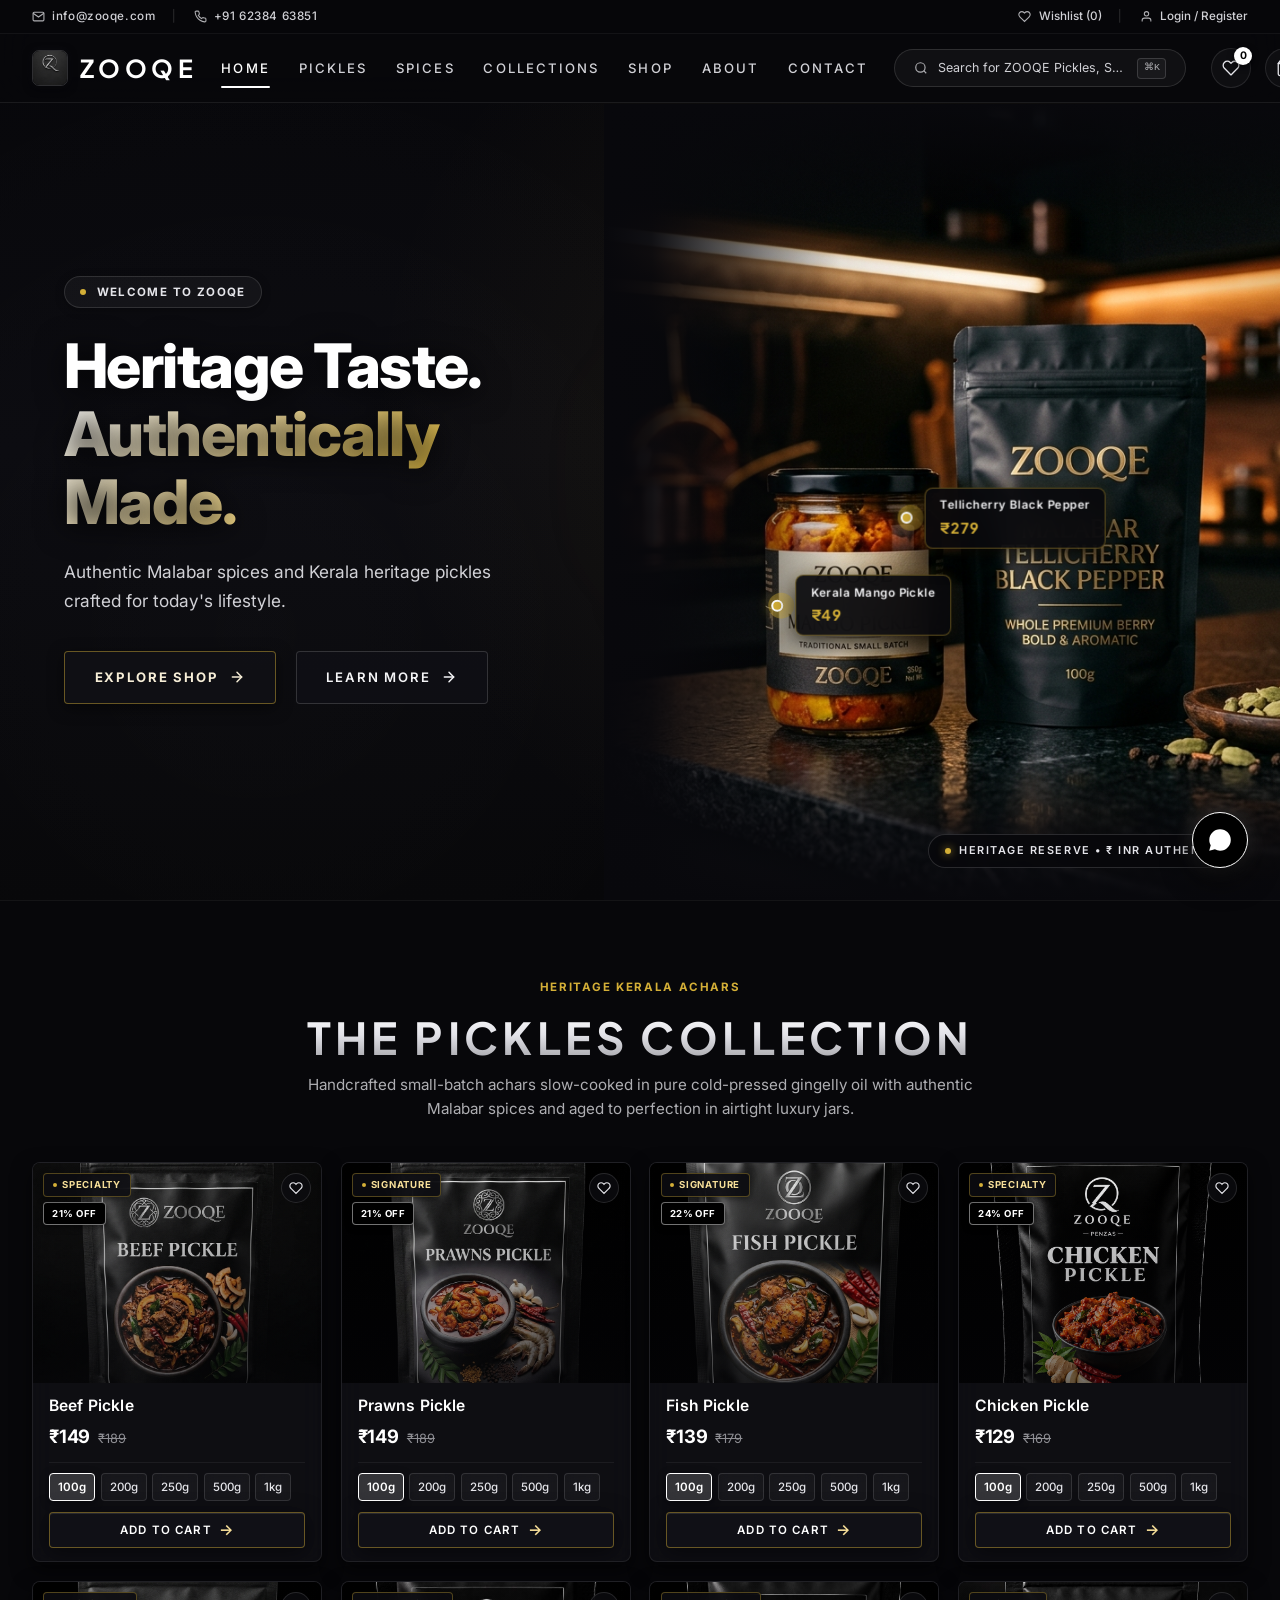
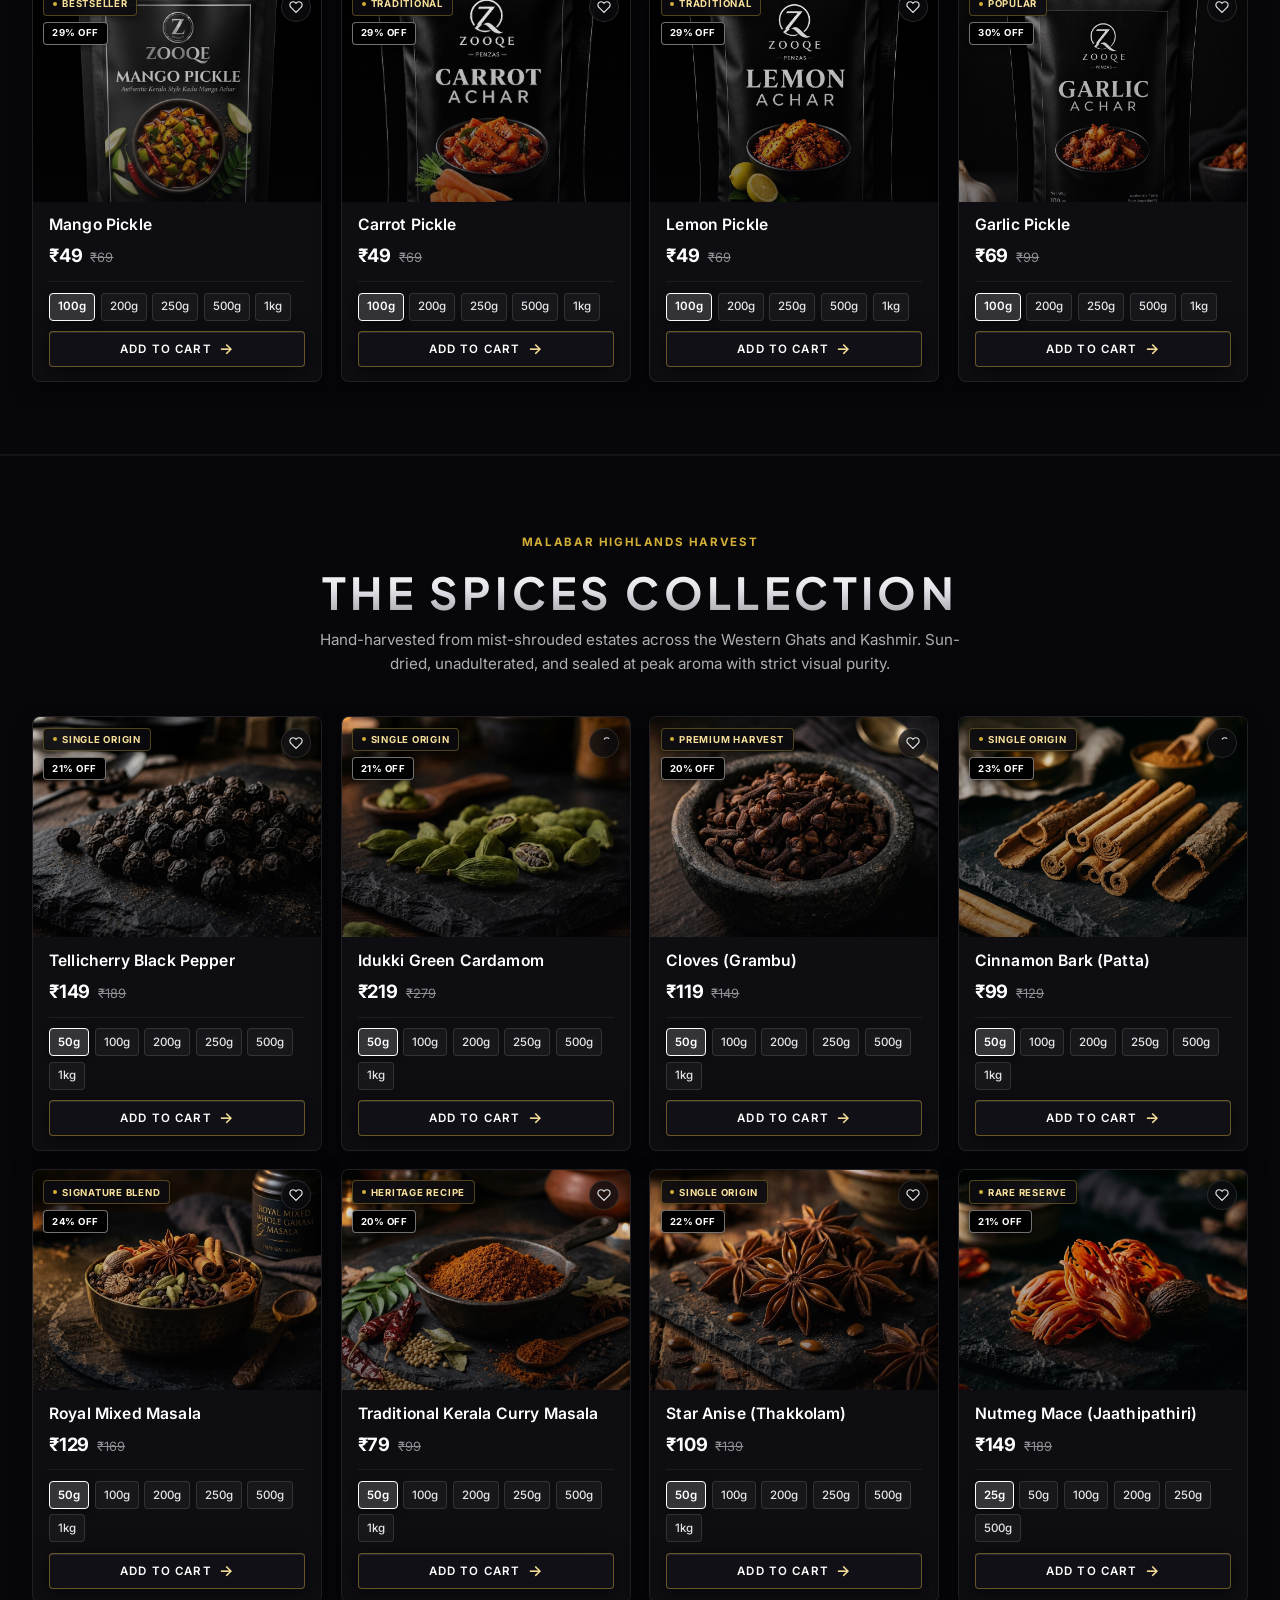
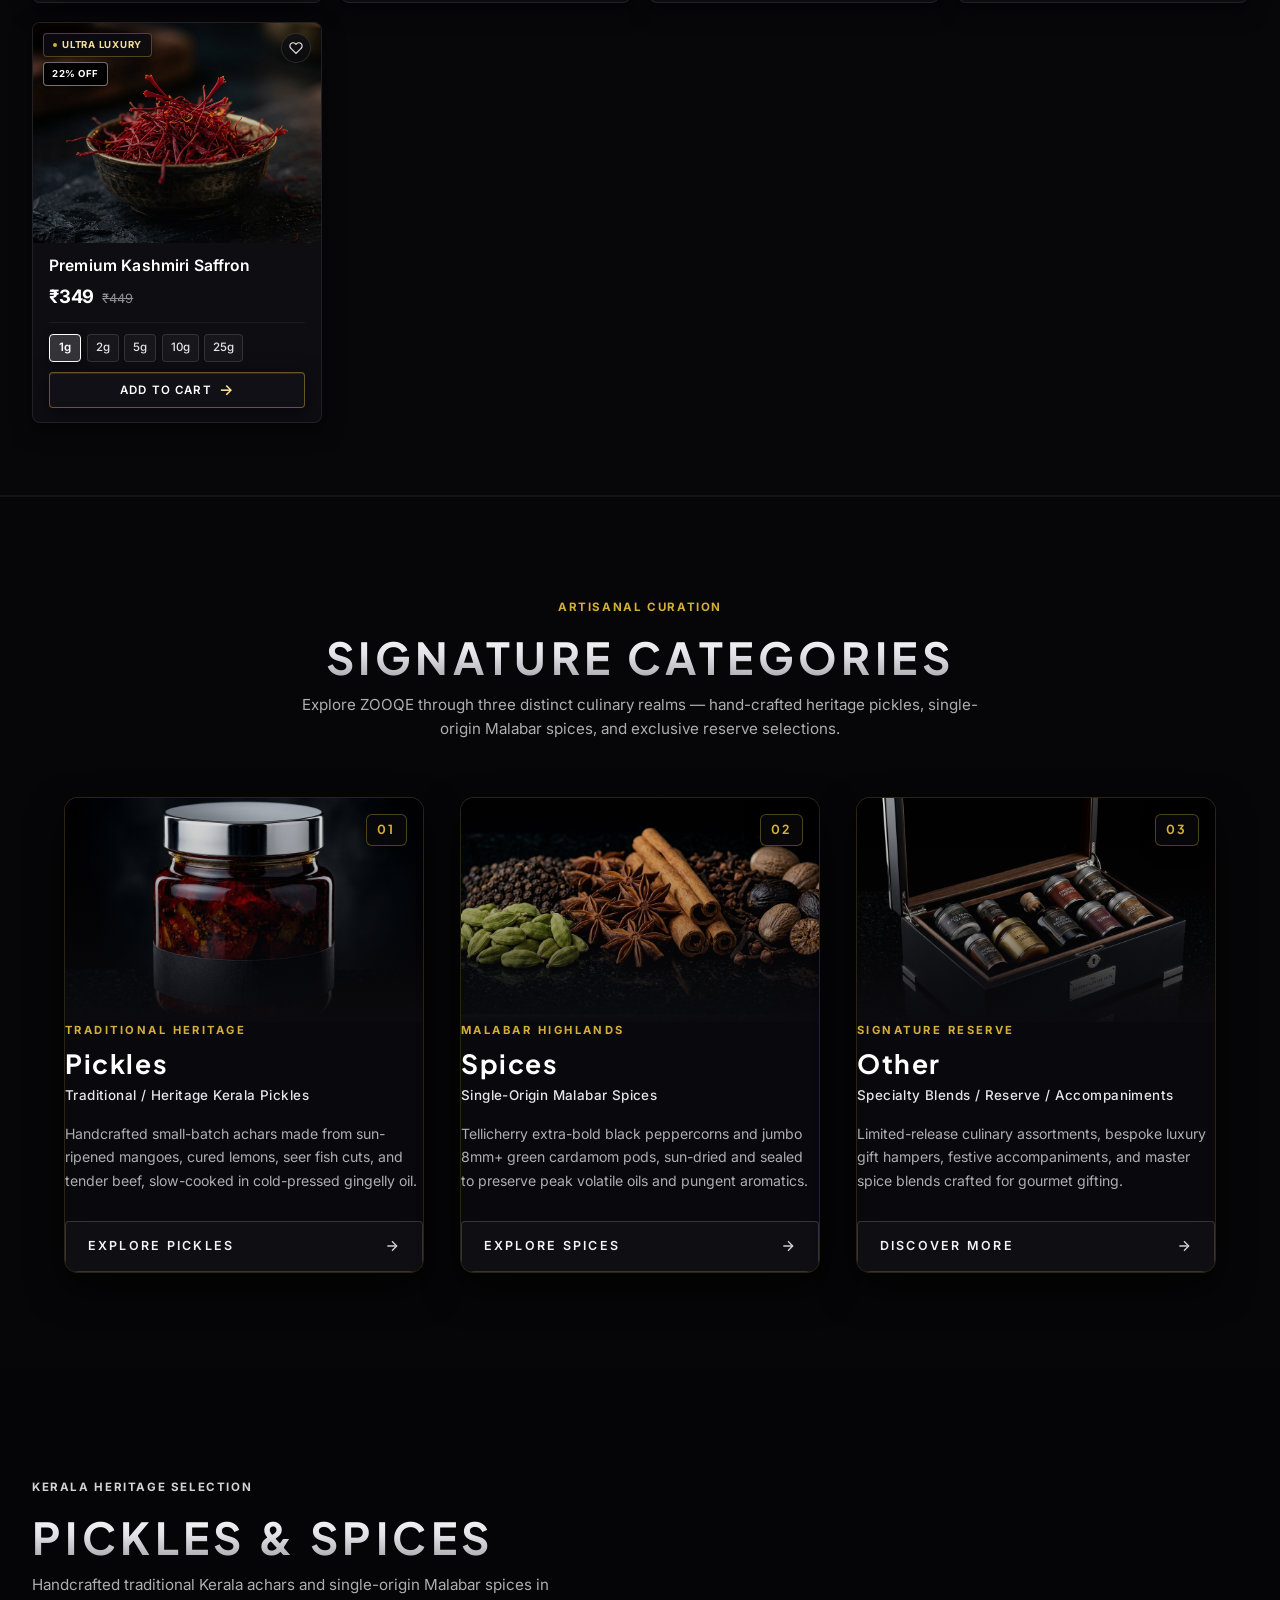
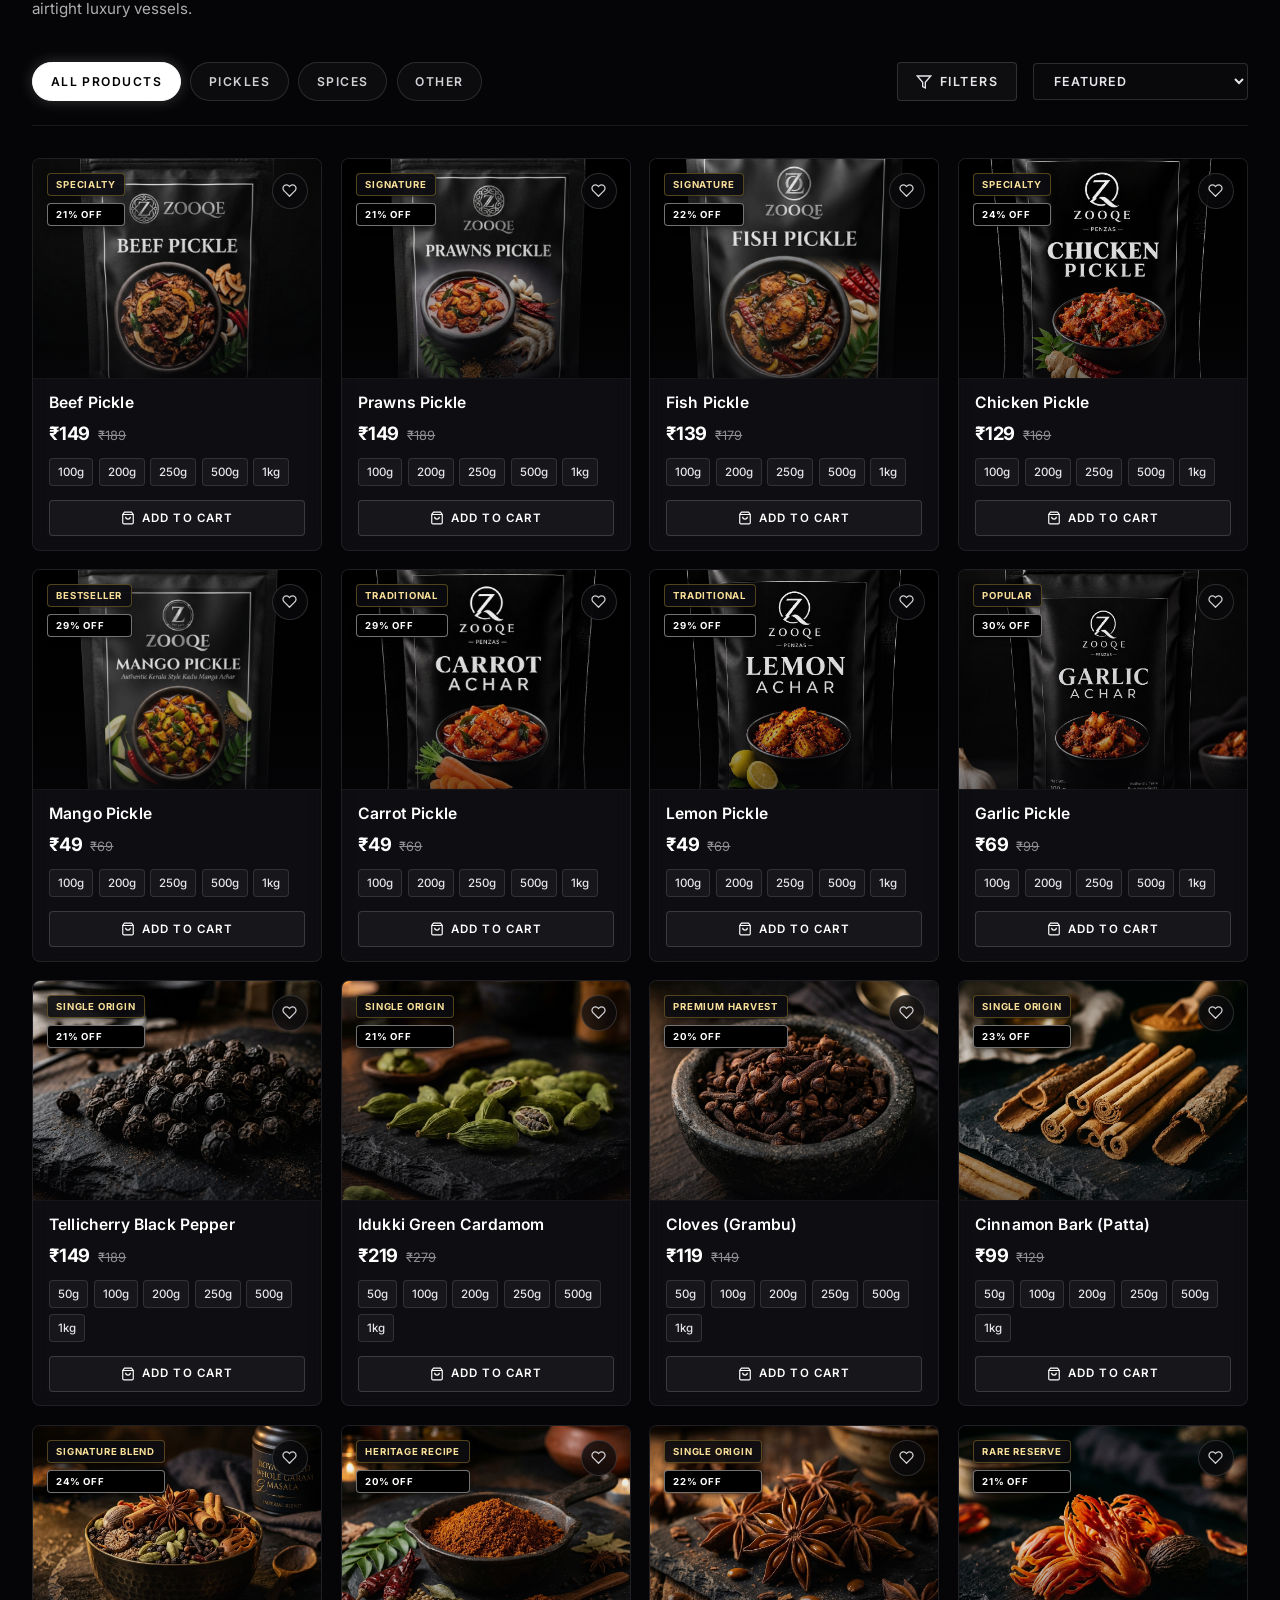
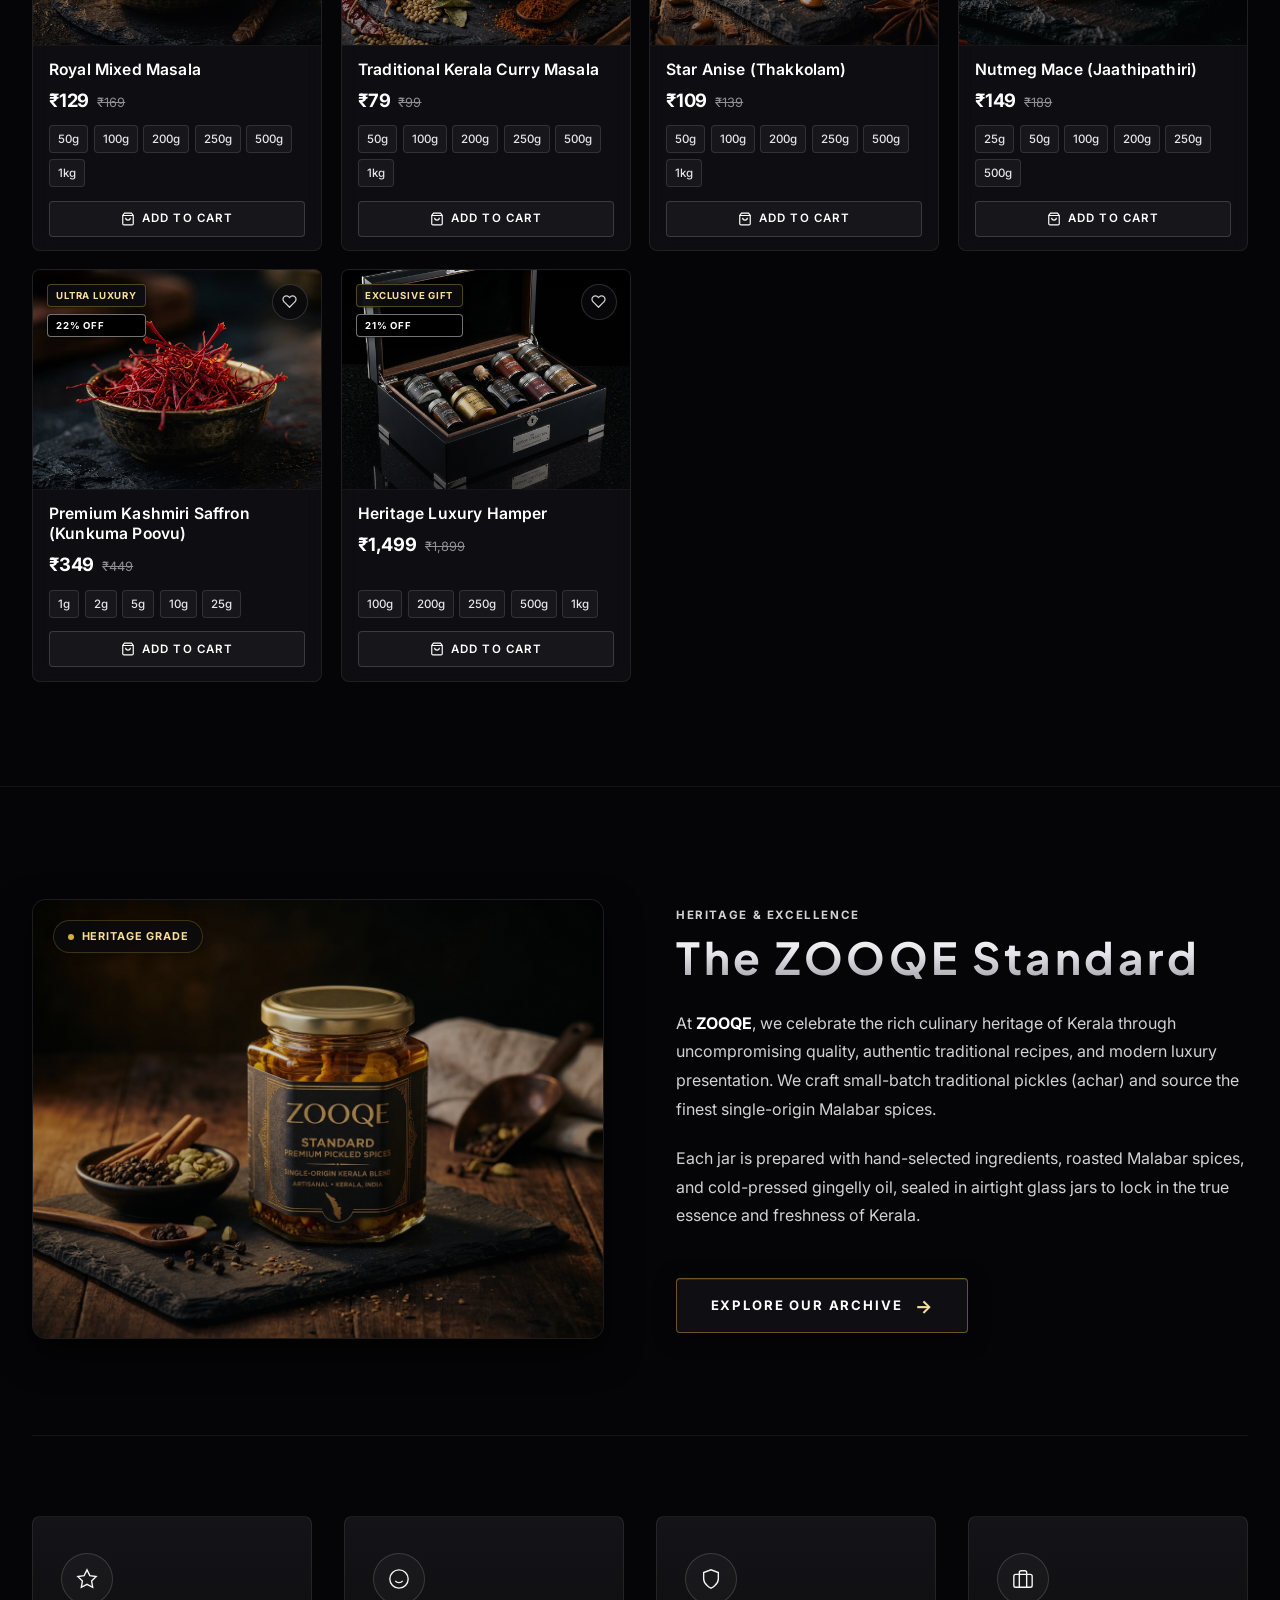
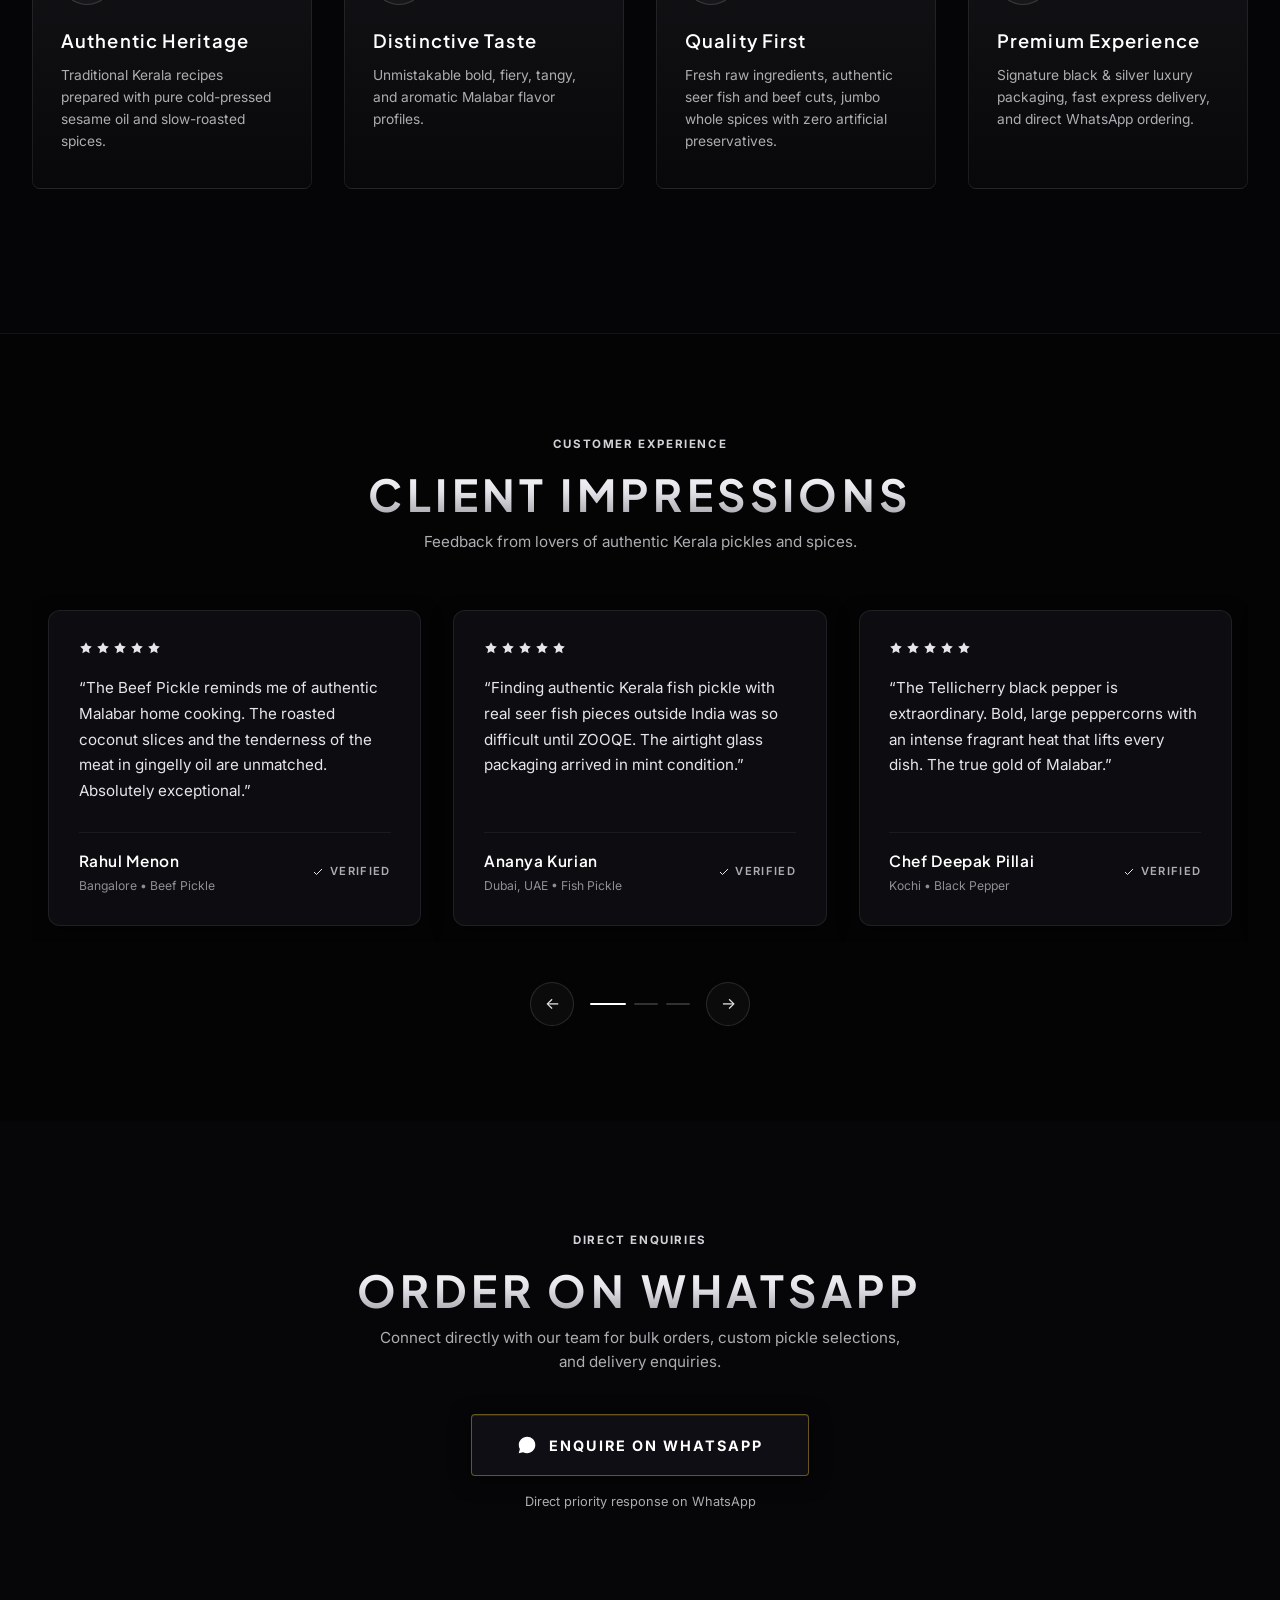
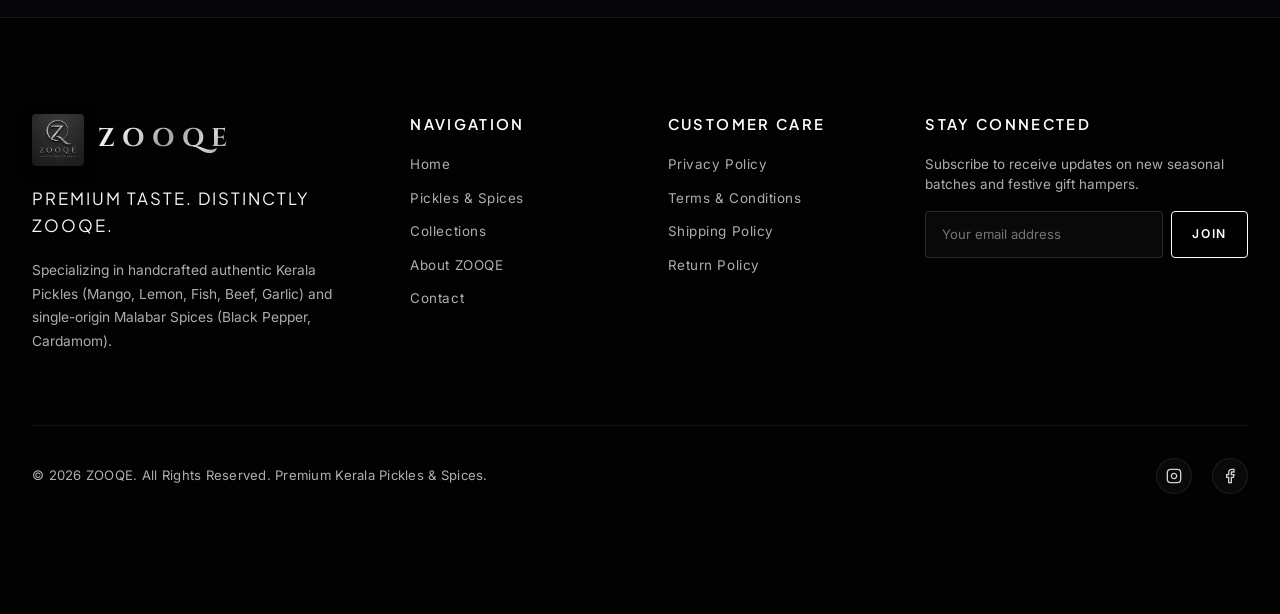
==== commit 0629b874: "feat(cart): Enhance cart item handling with size and price adjustments feat(server): Add a simple HT" ====
--- a/index.html
+++ b/index.html
@@ -23,7 +23,7 @@
   <link rel="preconnect" href="https://fonts.gstatic.com" crossorigin />
 
   <!-- Master Stylesheet -->
-  <link rel="stylesheet" href="css/main.css" />
+  <link rel="stylesheet" href="css/main.css?v=2.2" />
 </head>
 <body>
 
@@ -39,66 +39,121 @@
   <!-- Global Backdrop for Drawers -->
   <div id="drawer-backdrop" class="drawer-backdrop"></div>
 
-  <!-- 1. Sticky Luxury Navigation Header -->
+  <!-- 1. Sticky Luxury Navigation Header with Top Utility Bar -->
   <header id="site-header" class="site-header">
+    <!-- Top Utility Bar -->
+    <div class="top-utility-bar">
+      <div class="top-utility-inner">
+        <div class="topbar-left">
+          <a href="mailto:info@zooqe.com" class="topbar-link">
+            <svg viewBox="0 0 24 24" width="13" height="13" fill="none" stroke="currentColor" stroke-width="2">
+              <path d="M4 4h16c1.1 0 2 .9 2 2v12c0 1.1-.9 2-2 2H4c-1.1 0-2-.9-2-2V6c0-1.1.9-2 2-2z"></path>
+              <polyline points="22,6 12,13 2,6"></polyline>
+            </svg>
+            <span>info@zooqe.com</span>
+          </a>
+          <span class="topbar-sep">|</span>
+          <a href="tel:+916238463851" class="topbar-link">
+            <svg viewBox="0 0 24 24" width="13" height="13" fill="none" stroke="currentColor" stroke-width="2">
+              <path d="M22 16.92v3a2 2 0 0 1-2.18 2 19.79 19.79 0 0 1-8.63-3.07 19.5 19.5 0 0 1-6-6 19.79 19.79 0 0 1-3.07-8.67A2 2 0 0 1 4.11 2h3a2 2 0 0 1 2 1.72 12.84 12.84 0 0 0 .7 2.81 2 2 0 0 1-.45 2.11L8.09 9.91a16 16 0 0 0 6 6l1.27-1.27a2 2 0 0 1 2.11-.45 12.84 12.84 0 0 0 2.81.7A2 2 0 0 1 22 16.92z"></path>
+            </svg>
+            <span>+91 62384 63851</span>
+          </a>
+        </div>
+
+        <div class="topbar-right">
+          <button type="button" id="topbar-wishlist-link" class="topbar-link topbar-btn">
+            <svg viewBox="0 0 24 24" width="13" height="13" fill="none" stroke="currentColor" stroke-width="2">
+              <path d="M20.84 4.61a5.5 5.5 0 0 0-7.78 0L12 5.67l-1.06-1.06a5.5 5.5 0 0 0-7.78 7.78l1.06 1.06L12 21.23l7.78-7.78 1.06-1.06a5.5 5.5 0 0 0 0-7.78z"></path>
+            </svg>
+            <span>Wishlist (<span id="topbar-wishlist-count">0</span>)</span>
+          </button>
+          <span class="topbar-sep">|</span>
+          <button type="button" id="topbar-auth-btn" class="topbar-link topbar-btn topbar-auth-btn">
+            <svg viewBox="0 0 24 24" width="13" height="13" fill="none" stroke="currentColor" stroke-width="2">
+              <path d="M20 21v-2a4 4 0 0 0-4-4H8a4 4 0 0 0-4 4v2"></path>
+              <circle cx="12" cy="7" r="4"></circle>
+            </svg>
+            <span>Login / Register</span>
+          </button>
+        </div>
+      </div>
+    </div>
+
+    <!-- Main Navigation Bar -->
     <div class="navbar-inner">
-      <!-- Left: Logo & Wordmark -->
+      <!-- Left: Minimalist Elegant "ZOOQE" Branding with Official Square Emblem -->
       <a href="#hero" class="nav-brand" aria-label="ZOOQE Home">
-        <img src="assets/logo.png" alt="ZOOQE Logo" class="nav-brand-logo-img" />
-        <span class="nav-brand-text">ZOOQE</span>
+        <img src="assets/images/brand/zooqe-emblem.jpg" alt="ZOOQE Emblem" class="nav-brand-emblem" width="36" height="36" />
+        <span class="nav-brand-serif">ZOOQE</span>
       </a>
 
-      <!-- Center: Desktop Navigation Links -->
-      <nav class="nav-links" aria-label="Main Navigation">
-        <a href="#hero" class="nav-link active">Home</a>
-        <a href="#shop" class="nav-link">Shop</a>
-        <a href="#collections" class="nav-link">Collections</a>
-        <a href="#about" class="nav-link">About</a>
-        <a href="#contact" class="nav-link">Contact</a>
-      </nav>
-
-      <!-- Right: Action Buttons -->
-      <div class="nav-actions">
-        <!-- Search Trigger -->
-        <button id="nav-search-btn" class="nav-action-btn" aria-label="Search Catalog" title="Search">
-          <svg viewBox="0 0 24 24" fill="none" stroke="currentColor" stroke-linecap="round" stroke-linejoin="round">
+      <!-- Center-Right: Navigation Links, Integrated Pill Search Bar, Wishlist, Cart, WhatsApp -->
+      <div class="nav-center-right">
+        <!-- Desktop Navigation Links -->
+        <nav class="nav-links" aria-label="Main Navigation">
+          <a href="#hero" class="nav-link active">Home</a>
+          <a href="#pickles" class="nav-link">Pickles</a>
+          <a href="#spices" class="nav-link">Spices</a>
+          <a href="#collections" class="nav-link">Collections</a>
+          <a href="#shop" class="nav-link">Shop</a>
+          <a href="#about" class="nav-link">About</a>
+          <a href="#contact" class="nav-link">Contact</a>
+        </nav>
+
+        <!-- Integrated Pill-Shaped Search Bar -->
+        <div class="nav-search-pill" id="nav-search-pill" role="button" tabindex="0" title="Search for ZOOQE Pickles, Spices...">
+          <svg viewBox="0 0 24 24" width="14" height="14" fill="none" stroke="currentColor" stroke-width="2">
             <circle cx="11" cy="11" r="8"></circle>
             <line x1="21" y1="21" x2="16.65" y2="16.65"></line>
           </svg>
-        </button>
-
-        <!-- Wishlist Trigger -->
-        <button id="nav-wishlist-btn" class="nav-action-btn" aria-label="View Wishlist" title="Wishlist">
-          <svg viewBox="0 0 24 24" fill="none" stroke="currentColor" stroke-linecap="round" stroke-linejoin="round">
-            <path d="M20.84 4.61a5.5 5.5 0 0 0-7.78 0L12 5.67l-1.06-1.06a5.5 5.5 0 0 0-7.78 7.78l1.06 1.06L12 21.23l7.78-7.78 1.06-1.06a5.5 5.5 0 0 0 0-7.78z"></path>
-          </svg>
-          <span id="nav-wishlist-badge" class="nav-badge">0</span>
-        </button>
-
-        <!-- Shopping Cart Trigger -->
-        <button id="nav-cart-btn" class="nav-action-btn" aria-label="View Shopping Cart" title="Cart">
-          <svg viewBox="0 0 24 24" fill="none" stroke="currentColor" stroke-linecap="round" stroke-linejoin="round">
-            <path d="M6 2L3 6v14a2 2 0 0 0 2 2h14a2 2 0 0 0 2-2V6l-3-4z"></path>
-            <line x1="3" y1="6" x2="21" y2="6"></line>
-            <path d="M16 10a4 4 0 0 1-8 0"></path>
-          </svg>
-          <span id="nav-cart-badge" class="nav-badge">0</span>
-        </button>
-
-        <!-- WhatsApp Button -->
-        <button id="nav-whatsapp-btn" class="nav-whatsapp-btn" title="Contact on WhatsApp">
-          <svg viewBox="0 0 24 24" fill="currentColor">
-            <path d="M12.04 2c-5.46 0-9.91 4.45-9.91 9.91 0 1.75.46 3.45 1.32 4.95L2.05 22l5.25-1.38c1.45.79 3.08 1.21 4.74 1.21 5.46 0 9.91-4.45 9.91-9.91 0-2.65-1.03-5.14-2.9-7.01A9.816 9.816 0 0 0 12.04 2z"></path>
-          </svg>
-          <span>WHATSAPP</span>
-        </button>
-
-        <!-- Mobile Hamburger Toggle -->
-        <button id="nav-hamburger" class="nav-hamburger" aria-label="Open Mobile Menu">
-          <span></span>
-          <span></span>
-          <span></span>
-        </button>
+          <span class="nav-search-text">Search for ZOOQE Pickles, Spices...</span>
+          <kbd class="nav-search-kbd">⌘K</kbd>
+        </div>
+
+        <!-- Right Action Icons -->
+        <div class="nav-actions">
+          <!-- Responsive Mobile/Tablet Search Button -->
+          <button id="nav-search-btn" class="nav-action-btn nav-search-icon-btn" aria-label="Search Catalog" title="Search">
+            <svg viewBox="0 0 24 24" fill="none" stroke="currentColor" stroke-linecap="round" stroke-linejoin="round">
+              <circle cx="11" cy="11" r="8"></circle>
+              <line x1="21" y1="21" x2="16.65" y2="16.65"></line>
+            </svg>
+          </button>
+
+          <!-- Wishlist Trigger -->
+          <button id="nav-wishlist-btn" class="nav-action-btn" aria-label="View Wishlist" title="Wishlist">
+            <svg viewBox="0 0 24 24" fill="none" stroke="currentColor" stroke-linecap="round" stroke-linejoin="round">
+              <path d="M20.84 4.61a5.5 5.5 0 0 0-7.78 0L12 5.67l-1.06-1.06a5.5 5.5 0 0 0-7.78 7.78l1.06 1.06L12 21.23l7.78-7.78 1.06-1.06a5.5 5.5 0 0 0 0-7.78z"></path>
+            </svg>
+            <span id="nav-wishlist-badge" class="nav-badge">0</span>
+          </button>
+
+          <!-- Shopping Cart Trigger -->
+          <button id="nav-cart-btn" class="nav-action-btn" aria-label="View Shopping Cart" title="Cart">
+            <svg viewBox="0 0 24 24" fill="none" stroke="currentColor" stroke-linecap="round" stroke-linejoin="round">
+              <path d="M6 2L3 6v14a2 2 0 0 0 2 2h14a2 2 0 0 0 2-2V6l-3-4z"></path>
+              <line x1="3" y1="6" x2="21" y2="6"></line>
+              <path d="M16 10a4 4 0 0 1-8 0"></path>
+            </svg>
+            <span id="nav-cart-badge" class="nav-badge">0</span>
+          </button>
+
+          <!-- WhatsApp Button -->
+          <button id="nav-whatsapp-btn" class="nav-whatsapp-btn" title="Contact on WhatsApp">
+            <svg viewBox="0 0 24 24" fill="currentColor">
+              <path d="M12.04 2c-5.46 0-9.91 4.45-9.91 9.91 0 1.75.46 3.45 1.32 4.95L2.05 22l5.25-1.38c1.45.79 3.08 1.21 4.74 1.21 5.46 0 9.91-4.45 9.91-9.91 0-2.65-1.03-5.14-2.9-7.01A9.816 9.816 0 0 0 12.04 2z"></path>
+            </svg>
+            <span>WHATSAPP</span>
+          </button>
+
+          <!-- Mobile Hamburger Toggle -->
+          <button id="nav-hamburger" class="nav-hamburger" aria-label="Open Mobile Menu">
+            <span></span>
+            <span></span>
+            <span></span>
+          </button>
+        </div>
       </div>
     </div>
   </header>
@@ -106,17 +161,19 @@
   <!-- Mobile Slide Drawer -->
   <aside id="mobile-drawer" class="mobile-drawer" aria-label="Mobile Navigation">
     <div class="mobile-drawer-header">
-      <div class="nav-brand">
-        <img src="assets/logo.png" alt="ZOOQE Logo" class="nav-brand-logo-img" />
-        <span class="nav-brand-text">ZOOQE</span>
-      </div>
+      <a href="#hero" class="nav-brand" aria-label="ZOOQE Home">
+        <img src="assets/images/brand/zooqe-emblem.jpg" alt="ZOOQE Emblem" class="nav-brand-emblem" width="34" height="34" />
+        <span class="nav-brand-serif">ZOOQE</span>
+      </a>
       <button id="mobile-drawer-close" class="nav-action-btn" aria-label="Close Menu">✕</button>
     </div>
 
     <nav class="mobile-drawer-links">
       <a href="#hero" class="mobile-drawer-link">Home <span>→</span></a>
-      <a href="#shop" class="mobile-drawer-link">Pickles & Spices <span>→</span></a>
+      <a href="#pickles" class="mobile-drawer-link">Pickles Collection <span>→</span></a>
+      <a href="#spices" class="mobile-drawer-link">Spices Collection <span>→</span></a>
       <a href="#collections" class="mobile-drawer-link">Collections <span>→</span></a>
+      <a href="#shop" class="mobile-drawer-link">Shop <span>→</span></a>
       <a href="#about" class="mobile-drawer-link">The ZOOQE Standard <span>→</span></a>
       <a href="#contact" class="mobile-drawer-link">Contact <span>→</span></a>
       <button type="button" id="mobile-wishlist-btn" class="mobile-drawer-link">Wishlist <span>→</span></button>
@@ -139,66 +196,1044 @@
   <!-- Main Content Wrapper -->
   <main class="site-main">
 
-    <!-- 2. Cinematic Hero Section -->
+    <!-- 2. Dark Luxury FMCG Hero Section -->
     <section id="hero" class="hero-section">
       <div class="hero-backdrop"></div>
       <div class="hero-glow-orb"></div>
       
       <div class="hero-container">
-        <div class="hero-emblem-wrap">
-          <img src="assets/logo.png" alt="ZOOQE Monogram" class="hero-emblem-img" />
-        </div>
-
-        <h1 class="hero-title">ZOOQE</h1>
-        <div class="hero-subtitle">PREMIUM TASTE. DISTINCTLY ZOOQE.</div>
-        
-        <p class="hero-description">
-          Discover authentic Kerala pickles and single-origin Malabar spices, crafted with heritage recipes, quality ingredients, and attention to detail.
-        </p>
-
-        <div class="hero-cta-group">
-          <button id="hero-shop-btn" class="btn-luxury-primary">SHOP NOW</button>
-          <button id="hero-explore-btn" class="btn-luxury-secondary">EXPLORE COLLECTION</button>
-        </div>
-
-        <!-- Hallmarks Banner -->
-        <div class="hero-hallmarks">
-          <div class="hero-hallmark-item">
-            <div class="hero-hallmark-icon">
-              <svg viewBox="0 0 24 24" fill="none" stroke="currentColor" stroke-width="2">
-                <circle cx="12" cy="12" r="10"></circle>
-                <polyline points="12 6 12 12 14 14"></polyline>
+        <!-- Left Column: Typography & CTAs -->
+        <div class="hero-content-col">
+          <!-- Pill / Eyebrow -->
+          <div class="hero-eyebrow-pill">
+            <span class="eyebrow-dot"></span>
+            <span>WELCOME TO ZOOQE</span>
+          </div>
+
+          <!-- Headline -->
+          <h1 class="hero-headline">
+            Heritage Taste.<br />
+            <span class="text-gold-accent">Authentically Made.</span>
+          </h1>
+
+          <!-- Subtext -->
+          <p class="hero-subtext">
+            Authentic Malabar spices and Kerala heritage pickles crafted for today's lifestyle.
+          </p>
+
+          <!-- Dual CTA buttons -->
+          <div class="hero-cta-group">
+            <button id="hero-shop-btn" class="btn-hero-gold" aria-label="Explore Shop">
+              <span>EXPLORE SHOP</span>
+              <svg viewBox="0 0 24 24" width="16" height="16" fill="none" stroke="currentColor" stroke-width="2.2" stroke-linecap="round" stroke-linejoin="round">
+                <line x1="5" y1="12" x2="19" y2="12"></line>
+                <polyline points="12 5 19 12 12 19"></polyline>
               </svg>
-            </div>
-            <span>AUTHENTIC KERALA RECIPES</span>
-          </div>
-
-          <div class="hero-hallmark-item">
-            <div class="hero-hallmark-icon">
-              <svg viewBox="0 0 24 24" fill="none" stroke="currentColor" stroke-width="2">
-                <circle cx="12" cy="12" r="10"></circle>
-                <path d="M8 14s1.5 2 4 2 4-2 4-2"></path>
-                <line x1="9" y1="9" x2="9.01" y2="9"></line>
-                <line x1="15" y1="9" x2="15.01" y2="9"></line>
+            </button>
+            <button id="hero-explore-btn" class="btn-hero-dark" aria-label="Learn More">
+              <span>LEARN MORE</span>
+              <svg viewBox="0 0 24 24" width="16" height="16" fill="none" stroke="currentColor" stroke-width="2.2" stroke-linecap="round" stroke-linejoin="round">
+                <line x1="5" y1="12" x2="19" y2="12"></line>
+                <polyline points="12 5 19 12 12 19"></polyline>
               </svg>
-            </div>
-            <span>COLD-PRESSED GINGELLY OIL</span>
-          </div>
-
-          <div class="hero-hallmark-item">
-            <div class="hero-hallmark-icon">
-              <svg viewBox="0 0 24 24" fill="none" stroke="currentColor" stroke-width="2">
-                <rect x="2" y="7" width="20" height="14" rx="2" ry="2"></rect>
-                <path d="M16 21V5a2 2 0 0 0-2-2h-4a2 2 0 0 0-2 2v16"></path>
-              </svg>
-            </div>
-            <span>AIRTIGHT LUXURY JARS</span>
+            </button>
+          </div>
+        </div>
+
+        <!-- Right Column: Expansive Kitchen Countertop Hero Stage with ₹ INR Pricing Tags -->
+        <div class="hero-showcase-col" aria-label="ZOOQE Kitchen Countertop Hero Showcase">
+          <div class="hero-countertop-stage" id="hero-showcase-stage">
+            <div class="countertop-image-frame">
+              <img src="assets/images/hero/hero-countertop-stage.jpg" alt="ZOOQE Luxury Kitchen Countertop Showcase - Kerala Mango Pickle Jar and Malabar Tellicherry Black Pepper Pouch" class="countertop-img" />
+              
+              <!-- Soft Edge Blend Overlays -->
+              <div class="hero-stage-blend-left"></div>
+              <div class="hero-stage-blend-top"></div>
+              <div class="hero-stage-blend-bottom"></div>
+              <div class="countertop-overlay-vignette"></div>
+
+              <!-- Hotspot 1: Kerala Mango Pickle Jar (₹49) -->
+              <div class="countertop-hotspot hotspot-pickle" data-product-id="mango-pickle" role="button" tabindex="0" title="View Kerala Mango Pickle (₹49)">
+                <span class="hotspot-pulse-ring"></span>
+                <span class="hotspot-core-dot"></span>
+                <div class="hotspot-bubble">
+                  <div class="hotspot-bubble-title">Kerala Mango Pickle</div>
+                  <div class="hotspot-bubble-price">₹49</div>
+                </div>
+              </div>
+
+              <!-- Hotspot 2: Tellicherry Black Pepper Pouch (₹279) -->
+              <div class="countertop-hotspot hotspot-pepper" data-product-id="zq-black-pepper" role="button" tabindex="0" title="View Tellicherry Black Pepper (₹279)">
+                <span class="hotspot-pulse-ring"></span>
+                <span class="hotspot-core-dot"></span>
+                <div class="hotspot-bubble">
+                  <div class="hotspot-bubble-title">Tellicherry Black Pepper</div>
+                  <div class="hotspot-bubble-price">₹279</div>
+                </div>
+              </div>
+
+              <!-- Status Badge at Bottom -->
+              <div class="countertop-stage-badge">
+                <span class="stage-badge-indicator"></span>
+                <span id="showcase-badge-text">HERITAGE RESERVE • ₹ INR AUTHENTIC</span>
+              </div>
+            </div>
+
+            <!-- Hidden element for DOM ID compatibility -->
+            <div id="showcase-slide-track" style="display: none;"></div>
           </div>
         </div>
       </div>
     </section>
 
-    <!-- 3. Product Shop / Catalog Section -->
+    <!-- 3. The Pickles Collection Section (8 Distinct Kerala Heritage Pickles) -->
+    <section id="pickles" class="pickles-collection-section">
+      <div class="section-container">
+        <div class="section-header-center">
+          <div class="eyebrow" style="color: #d4af37;">HERITAGE KERALA ACHARS</div>
+          <h2 class="section-title text-metallic-silver">The Pickles Collection</h2>
+          <p class="section-subtitle" style="margin: 0.5rem auto 0; max-width: 680px;">
+            Handcrafted small-batch achars slow-cooked in pure cold-pressed gingelly oil with authentic Malabar spices and aged to perfection in airtight luxury jars.
+          </p>
+        </div>
+
+        <div class="pickles-grid">
+          <!-- 1. Beef Pickle -->
+          <div class="pickle-card" data-product-id="beef-pickle">
+            <div class="pickle-card-media-wrap">
+              <div class="pickle-image-aspect">
+                <img src="assets/images/products/beef_pickle.jpg" alt="Beef Pickle" class="pickle-card-img" loading="lazy" onerror="if(!this.src.endsWith('.svg')){ this.src = 'assets/images/products/beef_pickle.svg'; }" />
+                <div class="pickle-card-overlay"></div>
+              </div>
+              <div class="pickle-card-badges">
+                <div class="pickle-card-badge">SPECIALTY</div>
+                <span class="pickle-save-pill">21% OFF</span>
+              </div>
+              <button type="button" class="pickle-card-wishlist-btn" aria-label="Add to Wishlist" title="Add to Wishlist">
+                <svg viewBox="0 0 24 24" fill="none" stroke="currentColor" stroke-width="2">
+                  <path d="M20.84 4.61a5.5 5.5 0 0 0-7.78 0L12 5.67l-1.06-1.06a5.5 5.5 0 0 0-7.78 7.78l1.06 1.06L12 21.23l7.78-7.78 1.06-1.06a5.5 5.5 0 0 0 0-7.78z"></path>
+                </svg>
+              </button>
+            </div>
+            <div class="pickle-card-content">
+              <div class="pickle-card-top-info">
+                <h3 class="pickle-card-title">Beef Pickle</h3>
+                <div class="pickle-card-pricing-row">
+                  <div class="pickle-price-cluster">
+                    <span class="pickle-current-price">₹149</span>
+                    <span class="pickle-mrp-price">₹189</span>
+                  </div>
+                </div>
+              </div>
+              <div class="pickle-card-bottom-block">
+                <div class="pickle-weight-selector-wrap">
+                  <div class="pickle-weight-pills">
+                    <button type="button" class="pickle-weight-btn active" data-size="100g" data-price="149" data-mrp="189">100g</button>
+                    <button type="button" class="pickle-weight-btn" data-size="200g" data-price="269" data-mrp="339">200g</button>
+                    <button type="button" class="pickle-weight-btn" data-size="250g" data-price="329" data-mrp="419">250g</button>
+                    <button type="button" class="pickle-weight-btn" data-size="500g" data-price="629" data-mrp="799">500g</button>
+                    <button type="button" class="pickle-weight-btn" data-size="1kg" data-price="1199" data-mrp="1499">1kg</button>
+                  </div>
+                </div>
+                <div class="pickle-card-cta-wrap">
+                  <button type="button" class="btn-archive-cta pickle-card-add-btn" data-product-id="beef-pickle">
+                    <span class="btn-archive-text">ADD TO CART</span>
+                    <span class="btn-archive-arrow">→</span>
+                    <span class="btn-archive-underline"></span>
+                  </button>
+                </div>
+              </div>
+            </div>
+          </div>
+
+          <!-- 2. Prawns Pickle -->
+          <div class="pickle-card" data-product-id="prawns-pickle">
+            <div class="pickle-card-media-wrap">
+              <div class="pickle-image-aspect">
+                <img src="assets/images/products/prawns_pickle.jpg" alt="Prawns Pickle" class="pickle-card-img" loading="lazy" onerror="if(!this.src.endsWith('.svg')){ this.src = 'assets/images/products/prawns_pickle.svg'; }" />
+                <div class="pickle-card-overlay"></div>
+              </div>
+              <div class="pickle-card-badges">
+                <div class="pickle-card-badge">SIGNATURE</div>
+                <span class="pickle-save-pill">21% OFF</span>
+              </div>
+              <button type="button" class="pickle-card-wishlist-btn" aria-label="Add to Wishlist" title="Add to Wishlist">
+                <svg viewBox="0 0 24 24" fill="none" stroke="currentColor" stroke-width="2">
+                  <path d="M20.84 4.61a5.5 5.5 0 0 0-7.78 0L12 5.67l-1.06-1.06a5.5 5.5 0 0 0-7.78 7.78l1.06 1.06L12 21.23l7.78-7.78 1.06-1.06a5.5 5.5 0 0 0 0-7.78z"></path>
+                </svg>
+              </button>
+            </div>
+            <div class="pickle-card-content">
+              <div class="pickle-card-top-info">
+                <h3 class="pickle-card-title">Prawns Pickle</h3>
+                <div class="pickle-card-pricing-row">
+                  <div class="pickle-price-cluster">
+                    <span class="pickle-current-price">₹149</span>
+                    <span class="pickle-mrp-price">₹189</span>
+                  </div>
+                </div>
+              </div>
+              <div class="pickle-card-bottom-block">
+                <div class="pickle-weight-selector-wrap">
+                  <div class="pickle-weight-pills">
+                    <button type="button" class="pickle-weight-btn active" data-size="100g" data-price="149" data-mrp="189">100g</button>
+                    <button type="button" class="pickle-weight-btn" data-size="200g" data-price="269" data-mrp="339">200g</button>
+                    <button type="button" class="pickle-weight-btn" data-size="250g" data-price="329" data-mrp="419">250g</button>
+                    <button type="button" class="pickle-weight-btn" data-size="500g" data-price="629" data-mrp="799">500g</button>
+                    <button type="button" class="pickle-weight-btn" data-size="1kg" data-price="1199" data-mrp="1499">1kg</button>
+                  </div>
+                </div>
+                <div class="pickle-card-cta-wrap">
+                  <button type="button" class="btn-archive-cta pickle-card-add-btn" data-product-id="prawns-pickle">
+                    <span class="btn-archive-text">ADD TO CART</span>
+                    <span class="btn-archive-arrow">→</span>
+                    <span class="btn-archive-underline"></span>
+                  </button>
+                </div>
+              </div>
+            </div>
+          </div>
+
+          <!-- 3. Fish Pickle -->
+          <div class="pickle-card" data-product-id="fish-pickle">
+            <div class="pickle-card-media-wrap">
+              <div class="pickle-image-aspect">
+                <img src="assets/images/products/fish_pickle.jpg" alt="Fish Pickle" class="pickle-card-img" loading="lazy" onerror="if(!this.src.endsWith('.svg')){ this.src = 'assets/images/products/fish_pickle.svg'; }" />
+                <div class="pickle-card-overlay"></div>
+              </div>
+              <div class="pickle-card-badges">
+                <div class="pickle-card-badge">SIGNATURE</div>
+                <span class="pickle-save-pill">22% OFF</span>
+              </div>
+              <button type="button" class="pickle-card-wishlist-btn" aria-label="Add to Wishlist" title="Add to Wishlist">
+                <svg viewBox="0 0 24 24" fill="none" stroke="currentColor" stroke-width="2">
+                  <path d="M20.84 4.61a5.5 5.5 0 0 0-7.78 0L12 5.67l-1.06-1.06a5.5 5.5 0 0 0-7.78 7.78l1.06 1.06L12 21.23l7.78-7.78 1.06-1.06a5.5 5.5 0 0 0 0-7.78z"></path>
+                </svg>
+              </button>
+            </div>
+            <div class="pickle-card-content">
+              <div class="pickle-card-top-info">
+                <h3 class="pickle-card-title">Fish Pickle</h3>
+                <div class="pickle-card-pricing-row">
+                  <div class="pickle-price-cluster">
+                    <span class="pickle-current-price">₹139</span>
+                    <span class="pickle-mrp-price">₹179</span>
+                  </div>
+                </div>
+              </div>
+              <div class="pickle-card-bottom-block">
+                <div class="pickle-weight-selector-wrap">
+                  <div class="pickle-weight-pills">
+                    <button type="button" class="pickle-weight-btn active" data-size="100g" data-price="139" data-mrp="179">100g</button>
+                    <button type="button" class="pickle-weight-btn" data-size="200g" data-price="259" data-mrp="329">200g</button>
+                    <button type="button" class="pickle-weight-btn" data-size="250g" data-price="319" data-mrp="399">250g</button>
+                    <button type="button" class="pickle-weight-btn" data-size="500g" data-price="599" data-mrp="769">500g</button>
+                    <button type="button" class="pickle-weight-btn" data-size="1kg" data-price="1149" data-mrp="1449">1kg</button>
+                  </div>
+                </div>
+                <div class="pickle-card-cta-wrap">
+                  <button type="button" class="btn-archive-cta pickle-card-add-btn" data-product-id="fish-pickle">
+                    <span class="btn-archive-text">ADD TO CART</span>
+                    <span class="btn-archive-arrow">→</span>
+                    <span class="btn-archive-underline"></span>
+                  </button>
+                </div>
+              </div>
+            </div>
+          </div>
+
+          <!-- 4. Chicken Pickle -->
+          <div class="pickle-card" data-product-id="chicken-pickle">
+            <div class="pickle-card-media-wrap">
+              <div class="pickle-image-aspect">
+                <img src="assets/images/products/chicken_pickle.jpg" alt="Chicken Pickle" class="pickle-card-img" loading="lazy" onerror="if(!this.src.endsWith('.svg')){ this.src = 'assets/images/products/chicken_pickle.svg'; }" />
+                <div class="pickle-card-overlay"></div>
+              </div>
+              <div class="pickle-card-badges">
+                <div class="pickle-card-badge">SPECIALTY</div>
+                <span class="pickle-save-pill">24% OFF</span>
+              </div>
+              <button type="button" class="pickle-card-wishlist-btn" aria-label="Add to Wishlist" title="Add to Wishlist">
+                <svg viewBox="0 0 24 24" fill="none" stroke="currentColor" stroke-width="2">
+                  <path d="M20.84 4.61a5.5 5.5 0 0 0-7.78 0L12 5.67l-1.06-1.06a5.5 5.5 0 0 0-7.78 7.78l1.06 1.06L12 21.23l7.78-7.78 1.06-1.06a5.5 5.5 0 0 0 0-7.78z"></path>
+                </svg>
+              </button>
+            </div>
+            <div class="pickle-card-content">
+              <div class="pickle-card-top-info">
+                <h3 class="pickle-card-title">Chicken Pickle</h3>
+                <div class="pickle-card-pricing-row">
+                  <div class="pickle-price-cluster">
+                    <span class="pickle-current-price">₹129</span>
+                    <span class="pickle-mrp-price">₹169</span>
+                  </div>
+                </div>
+              </div>
+              <div class="pickle-card-bottom-block">
+                <div class="pickle-weight-selector-wrap">
+                  <div class="pickle-weight-pills">
+                    <button type="button" class="pickle-weight-btn active" data-size="100g" data-price="129" data-mrp="169">100g</button>
+                    <button type="button" class="pickle-weight-btn" data-size="200g" data-price="239" data-mrp="299">200g</button>
+                    <button type="button" class="pickle-weight-btn" data-size="250g" data-price="289" data-mrp="369">250g</button>
+                    <button type="button" class="pickle-weight-btn" data-size="500g" data-price="549" data-mrp="699">500g</button>
+                    <button type="button" class="pickle-weight-btn" data-size="1kg" data-price="1049" data-mrp="1349">1kg</button>
+                  </div>
+                </div>
+                <div class="pickle-card-cta-wrap">
+                  <button type="button" class="btn-archive-cta pickle-card-add-btn" data-product-id="chicken-pickle">
+                    <span class="btn-archive-text">ADD TO CART</span>
+                    <span class="btn-archive-arrow">→</span>
+                    <span class="btn-archive-underline"></span>
+                  </button>
+                </div>
+              </div>
+            </div>
+          </div>
+
+          <!-- 5. Mango Pickle -->
+          <div class="pickle-card" data-product-id="mango-pickle">
+            <div class="pickle-card-media-wrap">
+              <div class="pickle-image-aspect">
+                <img src="assets/images/products/mango_pickle.jpg" alt="Mango Pickle" class="pickle-card-img" loading="lazy" onerror="if(!this.src.endsWith('.svg')){ this.src = 'assets/images/products/mango_pickle.svg'; }" />
+                <div class="pickle-card-overlay"></div>
+              </div>
+              <div class="pickle-card-badges">
+                <div class="pickle-card-badge">BESTSELLER</div>
+                <span class="pickle-save-pill">29% OFF</span>
+              </div>
+              <button type="button" class="pickle-card-wishlist-btn" aria-label="Add to Wishlist" title="Add to Wishlist">
+                <svg viewBox="0 0 24 24" fill="none" stroke="currentColor" stroke-width="2">
+                  <path d="M20.84 4.61a5.5 5.5 0 0 0-7.78 0L12 5.67l-1.06-1.06a5.5 5.5 0 0 0-7.78 7.78l1.06 1.06L12 21.23l7.78-7.78 1.06-1.06a5.5 5.5 0 0 0 0-7.78z"></path>
+                </svg>
+              </button>
+            </div>
+            <div class="pickle-card-content">
+              <div class="pickle-card-top-info">
+                <h3 class="pickle-card-title">Mango Pickle</h3>
+                <div class="pickle-card-pricing-row">
+                  <div class="pickle-price-cluster">
+                    <span class="pickle-current-price">₹49</span>
+                    <span class="pickle-mrp-price">₹69</span>
+                  </div>
+                </div>
+              </div>
+              <div class="pickle-card-bottom-block">
+                <div class="pickle-weight-selector-wrap">
+                  <div class="pickle-weight-pills">
+                    <button type="button" class="pickle-weight-btn active" data-size="100g" data-price="49" data-mrp="69">100g</button>
+                    <button type="button" class="pickle-weight-btn" data-size="200g" data-price="79" data-mrp="109">200g</button>
+                    <button type="button" class="pickle-weight-btn" data-size="250g" data-price="95" data-mrp="129">250g</button>
+                    <button type="button" class="pickle-weight-btn" data-size="500g" data-price="179" data-mrp="249">500g</button>
+                    <button type="button" class="pickle-weight-btn" data-size="1kg" data-price="339" data-mrp="449">1kg</button>
+                  </div>
+                </div>
+                <div class="pickle-card-cta-wrap">
+                  <button type="button" class="btn-archive-cta pickle-card-add-btn" data-product-id="mango-pickle">
+                    <span class="btn-archive-text">ADD TO CART</span>
+                    <span class="btn-archive-arrow">→</span>
+                    <span class="btn-archive-underline"></span>
+                  </button>
+                </div>
+              </div>
+            </div>
+          </div>
+
+          <!-- 6. Carrot Pickle -->
+          <div class="pickle-card" data-product-id="carrot-pickle">
+            <div class="pickle-card-media-wrap">
+              <div class="pickle-image-aspect">
+                <img src="assets/images/products/carrot_pickle.jpg" alt="Carrot Pickle" class="pickle-card-img" loading="lazy" onerror="if(!this.src.endsWith('.svg')){ this.src = 'assets/images/products/carrot_pickle.svg'; }" />
+                <div class="pickle-card-overlay"></div>
+              </div>
+              <div class="pickle-card-badges">
+                <div class="pickle-card-badge">TRADITIONAL</div>
+                <span class="pickle-save-pill">29% OFF</span>
+              </div>
+              <button type="button" class="pickle-card-wishlist-btn" aria-label="Add to Wishlist" title="Add to Wishlist">
+                <svg viewBox="0 0 24 24" fill="none" stroke="currentColor" stroke-width="2">
+                  <path d="M20.84 4.61a5.5 5.5 0 0 0-7.78 0L12 5.67l-1.06-1.06a5.5 5.5 0 0 0-7.78 7.78l1.06 1.06L12 21.23l7.78-7.78 1.06-1.06a5.5 5.5 0 0 0 0-7.78z"></path>
+                </svg>
+              </button>
+            </div>
+            <div class="pickle-card-content">
+              <div class="pickle-card-top-info">
+                <h3 class="pickle-card-title">Carrot Pickle</h3>
+                <div class="pickle-card-pricing-row">
+                  <div class="pickle-price-cluster">
+                    <span class="pickle-current-price">₹49</span>
+                    <span class="pickle-mrp-price">₹69</span>
+                  </div>
+                </div>
+              </div>
+              <div class="pickle-card-bottom-block">
+                <div class="pickle-weight-selector-wrap">
+                  <div class="pickle-weight-pills">
+                    <button type="button" class="pickle-weight-btn active" data-size="100g" data-price="49" data-mrp="69">100g</button>
+                    <button type="button" class="pickle-weight-btn" data-size="200g" data-price="79" data-mrp="109">200g</button>
+                    <button type="button" class="pickle-weight-btn" data-size="250g" data-price="95" data-mrp="129">250g</button>
+                    <button type="button" class="pickle-weight-btn" data-size="500g" data-price="179" data-mrp="249">500g</button>
+                    <button type="button" class="pickle-weight-btn" data-size="1kg" data-price="339" data-mrp="449">1kg</button>
+                  </div>
+                </div>
+                <div class="pickle-card-cta-wrap">
+                  <button type="button" class="btn-archive-cta pickle-card-add-btn" data-product-id="carrot-pickle">
+                    <span class="btn-archive-text">ADD TO CART</span>
+                    <span class="btn-archive-arrow">→</span>
+                    <span class="btn-archive-underline"></span>
+                  </button>
+                </div>
+              </div>
+            </div>
+          </div>
+
+          <!-- 7. Lemon Pickle -->
+          <div class="pickle-card" data-product-id="lemon-pickle">
+            <div class="pickle-card-media-wrap">
+              <div class="pickle-image-aspect">
+                <img src="assets/images/products/lemon-pickle-1.jpg" alt="Lemon Pickle" class="pickle-card-img" loading="lazy" onerror="if(!this.src.endsWith('.svg')){ this.src = 'assets/images/products/lemon-pickle-1.svg'; }" />
+                <div class="pickle-card-overlay"></div>
+              </div>
+              <div class="pickle-card-badges">
+                <div class="pickle-card-badge">TRADITIONAL</div>
+                <span class="pickle-save-pill">29% OFF</span>
+              </div>
+              <button type="button" class="pickle-card-wishlist-btn" aria-label="Add to Wishlist" title="Add to Wishlist">
+                <svg viewBox="0 0 24 24" fill="none" stroke="currentColor" stroke-width="2">
+                  <path d="M20.84 4.61a5.5 5.5 0 0 0-7.78 0L12 5.67l-1.06-1.06a5.5 5.5 0 0 0-7.78 7.78l1.06 1.06L12 21.23l7.78-7.78 1.06-1.06a5.5 5.5 0 0 0 0-7.78z"></path>
+                </svg>
+              </button>
+            </div>
+            <div class="pickle-card-content">
+              <div class="pickle-card-top-info">
+                <h3 class="pickle-card-title">Lemon Pickle</h3>
+                <div class="pickle-card-pricing-row">
+                  <div class="pickle-price-cluster">
+                    <span class="pickle-current-price">₹49</span>
+                    <span class="pickle-mrp-price">₹69</span>
+                  </div>
+                </div>
+              </div>
+              <div class="pickle-card-bottom-block">
+                <div class="pickle-weight-selector-wrap">
+                  <div class="pickle-weight-pills">
+                    <button type="button" class="pickle-weight-btn active" data-size="100g" data-price="49" data-mrp="69">100g</button>
+                    <button type="button" class="pickle-weight-btn" data-size="200g" data-price="79" data-mrp="109">200g</button>
+                    <button type="button" class="pickle-weight-btn" data-size="250g" data-price="95" data-mrp="129">250g</button>
+                    <button type="button" class="pickle-weight-btn" data-size="500g" data-price="179" data-mrp="249">500g</button>
+                    <button type="button" class="pickle-weight-btn" data-size="1kg" data-price="339" data-mrp="449">1kg</button>
+                  </div>
+                </div>
+                <div class="pickle-card-cta-wrap">
+                  <button type="button" class="btn-archive-cta pickle-card-add-btn" data-product-id="lemon-pickle">
+                    <span class="btn-archive-text">ADD TO CART</span>
+                    <span class="btn-archive-arrow">→</span>
+                    <span class="btn-archive-underline"></span>
+                  </button>
+                </div>
+              </div>
+            </div>
+          </div>
+
+          <!-- 8. Garlic Pickle -->
+          <div class="pickle-card" data-product-id="garlic-pickle">
+            <div class="pickle-card-media-wrap">
+              <div class="pickle-image-aspect">
+                <img src="assets/images/products/garlic-pickle-1.jpg" alt="Garlic Pickle" class="pickle-card-img" loading="lazy" onerror="if(!this.src.endsWith('.svg')){ this.src = 'assets/images/products/garlic-pickle-1.svg'; }" />
+                <div class="pickle-card-overlay"></div>
+              </div>
+              <div class="pickle-card-badges">
+                <div class="pickle-card-badge">POPULAR</div>
+                <span class="pickle-save-pill">30% OFF</span>
+              </div>
+              <button type="button" class="pickle-card-wishlist-btn" aria-label="Add to Wishlist" title="Add to Wishlist">
+                <svg viewBox="0 0 24 24" fill="none" stroke="currentColor" stroke-width="2">
+                  <path d="M20.84 4.61a5.5 5.5 0 0 0-7.78 0L12 5.67l-1.06-1.06a5.5 5.5 0 0 0-7.78 7.78l1.06 1.06L12 21.23l7.78-7.78 1.06-1.06a5.5 5.5 0 0 0 0-7.78z"></path>
+                </svg>
+              </button>
+            </div>
+            <div class="pickle-card-content">
+              <div class="pickle-card-top-info">
+                <h3 class="pickle-card-title">Garlic Pickle</h3>
+                <div class="pickle-card-pricing-row">
+                  <div class="pickle-price-cluster">
+                    <span class="pickle-current-price">₹69</span>
+                    <span class="pickle-mrp-price">₹99</span>
+                  </div>
+                </div>
+              </div>
+              <div class="pickle-card-bottom-block">
+                <div class="pickle-weight-selector-wrap">
+                  <div class="pickle-weight-pills">
+                    <button type="button" class="pickle-weight-btn active" data-size="100g" data-price="69" data-mrp="99">100g</button>
+                    <button type="button" class="pickle-weight-btn" data-size="200g" data-price="119" data-mrp="169">200g</button>
+                    <button type="button" class="pickle-weight-btn" data-size="250g" data-price="149" data-mrp="209">250g</button>
+                    <button type="button" class="pickle-weight-btn" data-size="500g" data-price="279" data-mrp="389">500g</button>
+                    <button type="button" class="pickle-weight-btn" data-size="1kg" data-price="529" data-mrp="729">1kg</button>
+                  </div>
+                </div>
+                <div class="pickle-card-cta-wrap">
+                  <button type="button" class="btn-archive-cta pickle-card-add-btn" data-product-id="garlic-pickle">
+                    <span class="btn-archive-text">ADD TO CART</span>
+                    <span class="btn-archive-arrow">→</span>
+                    <span class="btn-archive-underline"></span>
+                  </button>
+                </div>
+              </div>
+            </div>
+          </div>
+        </div>
+      </div>
+    </section>
+
+    <!-- 3b. The Spices Collection Section (9 Distinct Single-Origin Malabar Spices) -->
+    <section id="spices" class="spices-collection-section">
+      <div class="section-container">
+        <div class="section-header-center">
+          <div class="eyebrow" style="color: #d4af37;">MALABAR HIGHLANDS HARVEST</div>
+          <h2 class="section-title text-metallic-silver">The Spices Collection</h2>
+          <p class="section-subtitle" style="margin: 0.5rem auto 0; max-width: 680px;">
+            Hand-harvested from mist-shrouded estates across the Western Ghats and Kashmir. Sun-dried, unadulterated, and sealed at peak aroma with strict visual purity.
+          </p>
+        </div>
+
+        <div class="spices-grid">
+          <!-- 1. Tellicherry Black Pepper -->
+          <div class="spice-card" data-product-id="tellicherry-black-pepper">
+            <div class="spice-card-media-wrap">
+              <div class="spice-image-aspect">
+                <img src="assets/images/products/spices/tellicherry_black_pepper.jpg" alt="Tellicherry Black Pepper" class="spice-card-img" loading="lazy" onerror="if(!this.src.endsWith('.svg')){ this.src = 'assets/images/products/spices/tellicherry_black_pepper.svg'; }" />
+                <div class="spice-card-overlay"></div>
+              </div>
+              <div class="spice-card-badges">
+                <div class="spice-card-badge">SINGLE ORIGIN</div>
+                <span class="spice-save-pill">21% OFF</span>
+              </div>
+              <button type="button" class="spice-card-wishlist-btn" aria-label="Add to Wishlist" title="Add to Wishlist">
+                <svg viewBox="0 0 24 24" fill="none" stroke="currentColor" stroke-width="2">
+                  <path d="M20.84 4.61a5.5 5.5 0 0 0-7.78 0L12 5.67l-1.06-1.06a5.5 5.5 0 0 0-7.78 7.78l1.06 1.06L12 21.23l7.78-7.78 1.06-1.06a5.5 5.5 0 0 0 0-7.78z"></path>
+                </svg>
+              </button>
+            </div>
+            <div class="spice-card-content">
+              <div class="spice-card-top-info">
+                <h3 class="spice-card-title">Tellicherry Black Pepper</h3>
+                <div class="spice-card-pricing-row">
+                  <div class="spice-price-cluster">
+                    <span class="spice-current-price">₹149</span>
+                    <span class="spice-mrp-price">₹189</span>
+                  </div>
+                </div>
+              </div>
+              <div class="spice-card-bottom-block">
+                <div class="spice-weight-selector-wrap">
+                  <div class="spice-weight-pills">
+                    <button type="button" class="spice-weight-btn active" data-size="50g" data-price="149" data-mrp="189">50g</button>
+                    <button type="button" class="spice-weight-btn" data-size="100g" data-price="279" data-mrp="349">100g</button>
+                    <button type="button" class="spice-weight-btn" data-size="200g" data-price="449" data-mrp="559">200g</button>
+                    <button type="button" class="spice-weight-btn" data-size="250g" data-price="549" data-mrp="679">250g</button>
+                    <button type="button" class="spice-weight-btn" data-size="500g" data-price="999" data-mrp="1249">500g</button>
+                    <button type="button" class="spice-weight-btn" data-size="1kg" data-price="1899" data-mrp="2349">1kg</button>
+                  </div>
+                </div>
+                <div class="spice-card-cta-wrap">
+                  <button type="button" class="btn-archive-cta spice-card-add-btn" data-product-id="tellicherry-black-pepper">
+                    <span class="btn-archive-text">ADD TO CART</span>
+                    <span class="btn-archive-arrow">→</span>
+                    <span class="btn-archive-underline"></span>
+                  </button>
+                </div>
+              </div>
+            </div>
+          </div>
+
+          <!-- 2. Idukki Green Cardamom -->
+          <div class="spice-card" data-product-id="idukki-green-cardamom">
+            <div class="spice-card-media-wrap">
+              <div class="spice-image-aspect">
+                <img src="assets/images/products/spices/idukki_green_cardamom.jpg" alt="Idukki Green Cardamom" class="spice-card-img" loading="lazy" onerror="if(!this.src.endsWith('.svg')){ this.src = 'assets/images/products/spices/idukki_green_cardamom.svg'; }" />
+                <div class="spice-card-overlay"></div>
+              </div>
+              <div class="spice-card-badges">
+                <div class="spice-card-badge">SINGLE ORIGIN</div>
+                <span class="spice-save-pill">21% OFF</span>
+              </div>
+              <button type="button" class="spice-card-wishlist-btn" aria-label="Add to Wishlist" title="Add to Wishlist">
+                <svg viewBox="0 0 24 24" fill="none" stroke="currentColor" stroke-width="2">
+                  <path d="M20.84 4.61a5.5 5.5 0 0 0-7.78 0L12 5.67l-1.06a5.5 5.5 0 0 0-7.78 7.78l1.06 1.06L12 21.23l7.78-7.78 1.06-1.06a5.5 5.5 0 0 0 0-7.78z"></path>
+                </svg>
+              </button>
+            </div>
+            <div class="spice-card-content">
+              <div class="spice-card-top-info">
+                <h3 class="spice-card-title">Idukki Green Cardamom</h3>
+                <div class="spice-card-pricing-row">
+                  <div class="spice-price-cluster">
+                    <span class="spice-current-price">₹219</span>
+                    <span class="spice-mrp-price">₹279</span>
+                  </div>
+                </div>
+              </div>
+              <div class="spice-card-bottom-block">
+                <div class="spice-weight-selector-wrap">
+                  <div class="spice-weight-pills">
+                    <button type="button" class="spice-weight-btn active" data-size="50g" data-price="219" data-mrp="279">50g</button>
+                    <button type="button" class="spice-weight-btn" data-size="100g" data-price="399" data-mrp="499">100g</button>
+                    <button type="button" class="spice-weight-btn" data-size="200g" data-price="699" data-mrp="869">200g</button>
+                    <button type="button" class="spice-weight-btn" data-size="250g" data-price="849" data-mrp="1049">250g</button>
+                    <button type="button" class="spice-weight-btn" data-size="500g" data-price="1599" data-mrp="1999">500g</button>
+                    <button type="button" class="spice-weight-btn" data-size="1kg" data-price="2999" data-mrp="3699">1kg</button>
+                  </div>
+                </div>
+                <div class="spice-card-cta-wrap">
+                  <button type="button" class="btn-archive-cta spice-card-add-btn" data-product-id="idukki-green-cardamom">
+                    <span class="btn-archive-text">ADD TO CART</span>
+                    <span class="btn-archive-arrow">→</span>
+                    <span class="btn-archive-underline"></span>
+                  </button>
+                </div>
+              </div>
+            </div>
+          </div>
+
+          <!-- 3. Cloves (Grambu) -->
+          <div class="spice-card" data-product-id="cloves-grambu">
+            <div class="spice-card-media-wrap">
+              <div class="spice-image-aspect">
+                <img src="assets/images/products/spices/cloves_grambu.jpg" alt="Cloves (Grambu)" class="spice-card-img" loading="lazy" onerror="if(!this.src.endsWith('.svg')){ this.src = 'assets/images/products/spices/cloves_grambu.svg'; }" />
+                <div class="spice-card-overlay"></div>
+              </div>
+              <div class="spice-card-badges">
+                <div class="spice-card-badge">PREMIUM HARVEST</div>
+                <span class="spice-save-pill">20% OFF</span>
+              </div>
+              <button type="button" class="spice-card-wishlist-btn" aria-label="Add to Wishlist" title="Add to Wishlist">
+                <svg viewBox="0 0 24 24" fill="none" stroke="currentColor" stroke-width="2">
+                  <path d="M20.84 4.61a5.5 5.5 0 0 0-7.78 0L12 5.67l-1.06-1.06a5.5 5.5 0 0 0-7.78 7.78l1.06 1.06L12 21.23l7.78-7.78 1.06-1.06a5.5 5.5 0 0 0 0-7.78z"></path>
+                </svg>
+              </button>
+            </div>
+            <div class="spice-card-content">
+              <div class="spice-card-top-info">
+                <h3 class="spice-card-title">Cloves (Grambu)</h3>
+                <div class="spice-card-pricing-row">
+                  <div class="spice-price-cluster">
+                    <span class="spice-current-price">₹119</span>
+                    <span class="spice-mrp-price">₹149</span>
+                  </div>
+                </div>
+              </div>
+              <div class="spice-card-bottom-block">
+                <div class="spice-weight-selector-wrap">
+                  <div class="spice-weight-pills">
+                    <button type="button" class="spice-weight-btn active" data-size="50g" data-price="119" data-mrp="149">50g</button>
+                    <button type="button" class="spice-weight-btn" data-size="100g" data-price="219" data-mrp="269">100g</button>
+                    <button type="button" class="spice-weight-btn" data-size="200g" data-price="389" data-mrp="469">200g</button>
+                    <button type="button" class="spice-weight-btn" data-size="250g" data-price="499" data-mrp="599">250g</button>
+                    <button type="button" class="spice-weight-btn" data-size="500g" data-price="899" data-mrp="1099">500g</button>
+                    <button type="button" class="spice-weight-btn" data-size="1kg" data-price="1699" data-mrp="2099">1kg</button>
+                  </div>
+                </div>
+                <div class="spice-card-cta-wrap">
+                  <button type="button" class="btn-archive-cta spice-card-add-btn" data-product-id="cloves-grambu">
+                    <span class="btn-archive-text">ADD TO CART</span>
+                    <span class="btn-archive-arrow">→</span>
+                    <span class="btn-archive-underline"></span>
+                  </button>
+                </div>
+              </div>
+            </div>
+          </div>
+
+          <!-- 4. Cinnamon Bark (Patta) -->
+          <div class="spice-card" data-product-id="cinnamon-bark">
+            <div class="spice-card-media-wrap">
+              <div class="spice-image-aspect">
+                <img src="assets/images/products/spices/cinnamon_bark.jpg" alt="Cinnamon Bark (Patta)" class="spice-card-img" loading="lazy" onerror="if(!this.src.endsWith('.svg')){ this.src = 'assets/images/products/spices/cinnamon_bark.svg'; }" />
+                <div class="spice-card-overlay"></div>
+              </div>
+              <div class="spice-card-badges">
+                <div class="spice-card-badge">SINGLE ORIGIN</div>
+                <span class="spice-save-pill">23% OFF</span>
+              </div>
+              <button type="button" class="spice-card-wishlist-btn" aria-label="Add to Wishlist" title="Add to Wishlist">
+                <svg viewBox="0 0 24 24" fill="none" stroke="currentColor" stroke-width="2">
+                  <path d="M20.84 4.61a5.5 5.5 0 0 0-7.78 0L12 5.67l-1.06a5.5 5.5 0 0 0-7.78 7.78l1.06 1.06L12 21.23l7.78-7.78 1.06-1.06a5.5 5.5 0 0 0 0-7.78z"></path>
+                </svg>
+              </button>
+            </div>
+            <div class="spice-card-content">
+              <div class="spice-card-top-info">
+                <h3 class="spice-card-title">Cinnamon Bark (Patta)</h3>
+                <div class="spice-card-pricing-row">
+                  <div class="spice-price-cluster">
+                    <span class="spice-current-price">₹99</span>
+                    <span class="spice-mrp-price">₹129</span>
+                  </div>
+                </div>
+              </div>
+              <div class="spice-card-bottom-block">
+                <div class="spice-weight-selector-wrap">
+                  <div class="spice-weight-pills">
+                    <button type="button" class="spice-weight-btn active" data-size="50g" data-price="99" data-mrp="129">50g</button>
+                    <button type="button" class="spice-weight-btn" data-size="100g" data-price="179" data-mrp="229">100g</button>
+                    <button type="button" class="spice-weight-btn" data-size="200g" data-price="319" data-mrp="399">200g</button>
+                    <button type="button" class="spice-weight-btn" data-size="250g" data-price="399" data-mrp="499">250g</button>
+                    <button type="button" class="spice-weight-btn" data-size="500g" data-price="749" data-mrp="929">500g</button>
+                    <button type="button" class="spice-weight-btn" data-size="1kg" data-price="1399" data-mrp="1699">1kg</button>
+                  </div>
+                </div>
+                <div class="spice-card-cta-wrap">
+                  <button type="button" class="btn-archive-cta spice-card-add-btn" data-product-id="cinnamon-bark">
+                    <span class="btn-archive-text">ADD TO CART</span>
+                    <span class="btn-archive-arrow">→</span>
+                    <span class="btn-archive-underline"></span>
+                  </button>
+                </div>
+              </div>
+            </div>
+          </div>
+
+          <!-- 5. Royal Mixed Masala -->
+          <div class="spice-card" data-product-id="royal-mixed-masala">
+            <div class="spice-card-media-wrap">
+              <div class="spice-image-aspect">
+                <img src="assets/images/products/spices/royal_mixed_masala.jpg" alt="Royal Mixed Masala" class="spice-card-img" loading="lazy" onerror="if(!this.src.endsWith('.svg')){ this.src = 'assets/images/products/spices/royal_mixed_masala.svg'; }" />
+                <div class="spice-card-overlay"></div>
+              </div>
+              <div class="spice-card-badges">
+                <div class="spice-card-badge">SIGNATURE BLEND</div>
+                <span class="spice-save-pill">24% OFF</span>
+              </div>
+              <button type="button" class="spice-card-wishlist-btn" aria-label="Add to Wishlist" title="Add to Wishlist">
+                <svg viewBox="0 0 24 24" fill="none" stroke="currentColor" stroke-width="2">
+                  <path d="M20.84 4.61a5.5 5.5 0 0 0-7.78 0L12 5.67l-1.06-1.06a5.5 5.5 0 0 0-7.78 7.78l1.06 1.06L12 21.23l7.78-7.78 1.06-1.06a5.5 5.5 0 0 0 0-7.78z"></path>
+                </svg>
+              </button>
+            </div>
+            <div class="spice-card-content">
+              <div class="spice-card-top-info">
+                <h3 class="spice-card-title">Royal Mixed Masala</h3>
+                <div class="spice-card-pricing-row">
+                  <div class="spice-price-cluster">
+                    <span class="spice-current-price">₹129</span>
+                    <span class="spice-mrp-price">₹169</span>
+                  </div>
+                </div>
+              </div>
+              <div class="spice-card-bottom-block">
+                <div class="spice-weight-selector-wrap">
+                  <div class="spice-weight-pills">
+                    <button type="button" class="spice-weight-btn active" data-size="50g" data-price="129" data-mrp="169">50g</button>
+                    <button type="button" class="spice-weight-btn" data-size="100g" data-price="239" data-mrp="299">100g</button>
+                    <button type="button" class="spice-weight-btn" data-size="200g" data-price="419" data-mrp="529">200g</button>
+                    <button type="button" class="spice-weight-btn" data-size="250g" data-price="529" data-mrp="649">250g</button>
+                    <button type="button" class="spice-weight-btn" data-size="500g" data-price="949" data-mrp="1199">500g</button>
+                    <button type="button" class="spice-weight-btn" data-size="1kg" data-price="1799" data-mrp="2249">1kg</button>
+                  </div>
+                </div>
+                <div class="spice-card-cta-wrap">
+                  <button type="button" class="btn-archive-cta spice-card-add-btn" data-product-id="royal-mixed-masala">
+                    <span class="btn-archive-text">ADD TO CART</span>
+                    <span class="btn-archive-arrow">→</span>
+                    <span class="btn-archive-underline"></span>
+                  </button>
+                </div>
+              </div>
+            </div>
+          </div>
+
+          <!-- 6. Traditional Kerala Curry Masala -->
+          <div class="spice-card" data-product-id="kerala-curry-masala">
+            <div class="spice-card-media-wrap">
+              <div class="spice-image-aspect">
+                <img src="assets/images/products/spices/kerala_curry_masala.jpg" alt="Traditional Kerala Curry Masala" class="spice-card-img" loading="lazy" onerror="if(!this.src.endsWith('.svg')){ this.src = 'assets/images/products/spices/kerala_curry_masala.svg'; }" />
+                <div class="spice-card-overlay"></div>
+              </div>
+              <div class="spice-card-badges">
+                <div class="spice-card-badge">HERITAGE RECIPE</div>
+                <span class="spice-save-pill">20% OFF</span>
+              </div>
+              <button type="button" class="spice-card-wishlist-btn" aria-label="Add to Wishlist" title="Add to Wishlist">
+                <svg viewBox="0 0 24 24" fill="none" stroke="currentColor" stroke-width="2">
+                  <path d="M20.84 4.61a5.5 5.5 0 0 0-7.78 0L12 5.67l-1.06-1.06a5.5 5.5 0 0 0-7.78 7.78l1.06 1.06L12 21.23l7.78-7.78 1.06-1.06a5.5 5.5 0 0 0 0-7.78z"></path>
+                </svg>
+              </button>
+            </div>
+            <div class="spice-card-content">
+              <div class="spice-card-top-info">
+                <h3 class="spice-card-title">Traditional Kerala Curry Masala</h3>
+                <div class="spice-card-pricing-row">
+                  <div class="spice-price-cluster">
+                    <span class="spice-current-price">₹79</span>
+                    <span class="spice-mrp-price">₹99</span>
+                  </div>
+                </div>
+              </div>
+              <div class="spice-card-bottom-block">
+                <div class="spice-weight-selector-wrap">
+                  <div class="spice-weight-pills">
+                    <button type="button" class="spice-weight-btn active" data-size="50g" data-price="79" data-mrp="99">50g</button>
+                    <button type="button" class="spice-weight-btn" data-size="100g" data-price="149" data-mrp="189">100g</button>
+                    <button type="button" class="spice-weight-btn" data-size="200g" data-price="259" data-mrp="329">200g</button>
+                    <button type="button" class="spice-weight-btn" data-size="250g" data-price="329" data-mrp="399">250g</button>
+                    <button type="button" class="spice-weight-btn" data-size="500g" data-price="599" data-mrp="749">500g</button>
+                    <button type="button" class="spice-weight-btn" data-size="1kg" data-price="1149" data-mrp="1399">1kg</button>
+                  </div>
+                </div>
+                <div class="spice-card-cta-wrap">
+                  <button type="button" class="btn-archive-cta spice-card-add-btn" data-product-id="kerala-curry-masala">
+                    <span class="btn-archive-text">ADD TO CART</span>
+                    <span class="btn-archive-arrow">→</span>
+                    <span class="btn-archive-underline"></span>
+                  </button>
+                </div>
+              </div>
+            </div>
+          </div>
+
+          <!-- 7. Star Anise (Thakkolam) -->
+          <div class="spice-card" data-product-id="star-anise-thakkolam">
+            <div class="spice-card-media-wrap">
+              <div class="spice-image-aspect">
+                <img src="assets/images/products/spices/star_anise.jpg" alt="Star Anise (Thakkolam)" class="spice-card-img" loading="lazy" onerror="if(!this.src.endsWith('.svg')){ this.src = 'assets/images/products/spices/star_anise.svg'; }" />
+                <div class="spice-card-overlay"></div>
+              </div>
+              <div class="spice-card-badges">
+                <div class="spice-card-badge">SINGLE ORIGIN</div>
+                <span class="spice-save-pill">22% OFF</span>
+              </div>
+              <button type="button" class="spice-card-wishlist-btn" aria-label="Add to Wishlist" title="Add to Wishlist">
+                <svg viewBox="0 0 24 24" fill="none" stroke="currentColor" stroke-width="2">
+                  <path d="M20.84 4.61a5.5 5.5 0 0 0-7.78 0L12 5.67l-1.06-1.06a5.5 5.5 0 0 0-7.78 7.78l1.06 1.06L12 21.23l7.78-7.78 1.06-1.06a5.5 5.5 0 0 0 0-7.78z"></path>
+                </svg>
+              </button>
+            </div>
+            <div class="spice-card-content">
+              <div class="spice-card-top-info">
+                <h3 class="spice-card-title">Star Anise (Thakkolam)</h3>
+                <div class="spice-card-pricing-row">
+                  <div class="spice-price-cluster">
+                    <span class="spice-current-price">₹109</span>
+                    <span class="spice-mrp-price">₹139</span>
+                  </div>
+                </div>
+              </div>
+              <div class="spice-card-bottom-block">
+                <div class="spice-weight-selector-wrap">
+                  <div class="spice-weight-pills">
+                    <button type="button" class="spice-weight-btn active" data-size="50g" data-price="109" data-mrp="139">50g</button>
+                    <button type="button" class="spice-weight-btn" data-size="100g" data-price="199" data-mrp="249">100g</button>
+                    <button type="button" class="spice-weight-btn" data-size="200g" data-price="349" data-mrp="439">200g</button>
+                    <button type="button" class="spice-weight-btn" data-size="250g" data-price="449" data-mrp="559">250g</button>
+                    <button type="button" class="spice-weight-btn" data-size="500g" data-price="829" data-mrp="1029">500g</button>
+                    <button type="button" class="spice-weight-btn" data-size="1kg" data-price="1549" data-mrp="1899">1kg</button>
+                  </div>
+                </div>
+                <div class="spice-card-cta-wrap">
+                  <button type="button" class="btn-archive-cta spice-card-add-btn" data-product-id="star-anise-thakkolam">
+                    <span class="btn-archive-text">ADD TO CART</span>
+                    <span class="btn-archive-arrow">→</span>
+                    <span class="btn-archive-underline"></span>
+                  </button>
+                </div>
+              </div>
+            </div>
+          </div>
+
+          <!-- 8. Nutmeg Mace (Jaathipathiri) -->
+          <div class="spice-card" data-product-id="nutmeg-mace">
+            <div class="spice-card-media-wrap">
+              <div class="spice-image-aspect">
+                <img src="assets/images/products/spices/nutmeg_mace.jpg" alt="Nutmeg Mace (Jaathipathiri)" class="spice-card-img" loading="lazy" onerror="if(!this.src.endsWith('.svg')){ this.src = 'assets/images/products/spices/nutmeg_mace.svg'; }" />
+                <div class="spice-card-overlay"></div>
+              </div>
+              <div class="spice-card-badges">
+                <div class="spice-card-badge">RARE RESERVE</div>
+                <span class="spice-save-pill">21% OFF</span>
+              </div>
+              <button type="button" class="spice-card-wishlist-btn" aria-label="Add to Wishlist" title="Add to Wishlist">
+                <svg viewBox="0 0 24 24" fill="none" stroke="currentColor" stroke-width="2">
+                  <path d="M20.84 4.61a5.5 5.5 0 0 0-7.78 0L12 5.67l-1.06-1.06a5.5 5.5 0 0 0-7.78 7.78l1.06 1.06L12 21.23l7.78-7.78 1.06-1.06a5.5 5.5 0 0 0 0-7.78z"></path>
+                </svg>
+              </button>
+            </div>
+            <div class="spice-card-content">
+              <div class="spice-card-top-info">
+                <h3 class="spice-card-title">Nutmeg Mace (Jaathipathiri)</h3>
+                <div class="spice-card-pricing-row">
+                  <div class="spice-price-cluster">
+                    <span class="spice-current-price">₹149</span>
+                    <span class="spice-mrp-price">₹189</span>
+                  </div>
+                </div>
+              </div>
+              <div class="spice-card-bottom-block">
+                <div class="spice-weight-selector-wrap">
+                  <div class="spice-weight-pills">
+                    <button type="button" class="spice-weight-btn active" data-size="25g" data-price="149" data-mrp="189">25g</button>
+                    <button type="button" class="spice-weight-btn" data-size="50g" data-price="279" data-mrp="349">50g</button>
+                    <button type="button" class="spice-weight-btn" data-size="100g" data-price="499" data-mrp="629">100g</button>
+                    <button type="button" class="spice-weight-btn" data-size="200g" data-price="899" data-mrp="1129">200g</button>
+                    <button type="button" class="spice-weight-btn" data-size="250g" data-price="1149" data-mrp="1429">250g</button>
+                    <button type="button" class="spice-weight-btn" data-size="500g" data-price="2199" data-mrp="2749">500g</button>
+                  </div>
+                </div>
+                <div class="spice-card-cta-wrap">
+                  <button type="button" class="btn-archive-cta spice-card-add-btn" data-product-id="nutmeg-mace">
+                    <span class="btn-archive-text">ADD TO CART</span>
+                    <span class="btn-archive-arrow">→</span>
+                    <span class="btn-archive-underline"></span>
+                  </button>
+                </div>
+              </div>
+            </div>
+          </div>
+
+          <!-- 9. Premium Kashmiri Saffron (Kunkuma Poovu) -->
+          <div class="spice-card" data-product-id="kashmiri-saffron">
+            <div class="spice-card-media-wrap">
+              <div class="spice-image-aspect">
+                <img src="assets/images/products/spices/kashmiri_saffron.jpg" alt="Premium Kashmiri Saffron" class="spice-card-img" loading="lazy" onerror="if(!this.src.endsWith('.svg')){ this.src = 'assets/images/products/spices/kashmiri_saffron.svg'; }" />
+                <div class="spice-card-overlay"></div>
+              </div>
+              <div class="spice-card-badges">
+                <div class="spice-card-badge">ULTRA LUXURY</div>
+                <span class="spice-save-pill">22% OFF</span>
+              </div>
+              <button type="button" class="spice-card-wishlist-btn" aria-label="Add to Wishlist" title="Add to Wishlist">
+                <svg viewBox="0 0 24 24" fill="none" stroke="currentColor" stroke-width="2">
+                  <path d="M20.84 4.61a5.5 5.5 0 0 0-7.78 0L12 5.67l-1.06-1.06a5.5 5.5 0 0 0-7.78 7.78l1.06 1.06L12 21.23l7.78-7.78 1.06-1.06a5.5 5.5 0 0 0 0-7.78z"></path>
+                </svg>
+              </button>
+            </div>
+            <div class="spice-card-content">
+              <div class="spice-card-top-info">
+                <h3 class="spice-card-title">Premium Kashmiri Saffron</h3>
+                <div class="spice-card-pricing-row">
+                  <div class="spice-price-cluster">
+                    <span class="spice-current-price">₹349</span>
+                    <span class="spice-mrp-price">₹449</span>
+                  </div>
+                </div>
+              </div>
+              <div class="spice-card-bottom-block">
+                <div class="spice-weight-selector-wrap">
+                  <div class="spice-weight-pills">
+                    <button type="button" class="spice-weight-btn active" data-size="1g" data-price="349" data-mrp="449">1g</button>
+                    <button type="button" class="spice-weight-btn" data-size="2g" data-price="649" data-mrp="799">2g</button>
+                    <button type="button" class="spice-weight-btn" data-size="5g" data-price="1499" data-mrp="1849">5g</button>
+                    <button type="button" class="spice-weight-btn" data-size="10g" data-price="2799" data-mrp="3449">10g</button>
+                    <button type="button" class="spice-weight-btn" data-size="25g" data-price="6499" data-mrp="7999">25g</button>
+                  </div>
+                </div>
+                <div class="spice-card-cta-wrap">
+                  <button type="button" class="btn-archive-cta spice-card-add-btn" data-product-id="kashmiri-saffron">
+                    <span class="btn-archive-text">ADD TO CART</span>
+                    <span class="btn-archive-arrow">→</span>
+                    <span class="btn-archive-underline"></span>
+                  </button>
+                </div>
+              </div>
+            </div>
+          </div>
+        </div>
+      </div>
+    </section>
+
+    <!-- 3c. Categories Section (Signature Categories) -->
+    <section id="collections" class="collections-section">
+      <div class="section-container">
+        <div class="section-header-center">
+          <div class="eyebrow" style="color: #d4af37;">Artisanal Curation</div>
+          <h2 class="section-title text-metallic-silver">Signature Categories</h2>
+          <p class="section-subtitle" style="margin: 0.5rem auto 0; max-width: 680px;">
+            Explore ZOOQE through three distinct culinary realms — hand-crafted heritage pickles, single-origin Malabar spices, and exclusive reserve selections.
+          </p>
+        </div>
+
+        <div class="categories-showcase-grid">
+          <!-- 1. Pickles -->
+          <div class="category-showcase-card" data-category="pickles">
+            <div class="category-card-media">
+              <img src="assets/images/collections/category-pickles.jpg" alt="Traditional Kerala Pickles" class="category-card-img" onerror="if(!this.src.endsWith('.svg')){ this.src = 'assets/images/collections/collection-pickles.svg'; }" />
+              <div class="category-card-vignette"></div>
+              <span class="category-index-badge">01</span>
+            </div>
+            <div class="category-card-body">
+              <div class="category-card-eyebrow">TRADITIONAL HERITAGE</div>
+              <h3 class="category-card-title">Pickles</h3>
+              <div class="category-card-subtitle">Traditional / Heritage Kerala Pickles</div>
+              <p class="category-card-desc">
+                Handcrafted small-batch achars made from sun-ripened mangoes, cured lemons, seer fish cuts, and tender beef, slow-cooked in cold-pressed gingelly oil.
+              </p>
+              <div class="category-card-footer">
+                <button type="button" class="btn-category-action" data-category="pickles">
+                  <span>Explore Pickles</span>
+                  <svg viewBox="0 0 24 24" width="16" height="16" fill="none" stroke="currentColor" stroke-width="2">
+                    <line x1="5" y1="12" x2="19" y2="12"></line>
+                    <polyline points="12 5 19 12 12 19"></polyline>
+                  </svg>
+                </button>
+              </div>
+            </div>
+          </div>
+
+          <!-- 2. Spices -->
+          <div class="category-showcase-card" data-category="spices">
+            <div class="category-card-media">
+              <img src="assets/images/collections/category-spices.jpg" alt="Single-Origin Malabar Spices" class="category-card-img" onerror="if(!this.src.endsWith('.svg')){ this.src = 'assets/images/collections/collection-spices.svg'; }" />
+              <div class="category-card-vignette"></div>
+              <span class="category-index-badge">02</span>
+            </div>
+            <div class="category-card-body">
+              <div class="category-card-eyebrow">MALABAR HIGHLANDS</div>
+              <h3 class="category-card-title">Spices</h3>
+              <div class="category-card-subtitle">Single-Origin Malabar Spices</div>
+              <p class="category-card-desc">
+                Tellicherry extra-bold black peppercorns and jumbo 8mm+ green cardamom pods, sun-dried and sealed to preserve peak volatile oils and pungent aromatics.
+              </p>
+              <div class="category-card-footer">
+                <button type="button" class="btn-category-action" data-category="spices">
+                  <span>Explore Spices</span>
+                  <svg viewBox="0 0 24 24" width="16" height="16" fill="none" stroke="currentColor" stroke-width="2">
+                    <line x1="5" y1="12" x2="19" y2="12"></line>
+                    <polyline points="12 5 19 12 12 19"></polyline>
+                  </svg>
+                </button>
+              </div>
+            </div>
+          </div>
+
+          <!-- 3. Other (Special Reserve) -->
+          <div class="category-showcase-card" data-category="other">
+            <div class="category-card-media">
+              <img src="assets/images/collections/category-other.jpg" alt="Specialty Blends, Reserve and Accompaniments" class="category-card-img" onerror="if(!this.src.endsWith('.svg')){ this.src = 'assets/images/collections/collection-hampers.svg'; }" />
+              <div class="category-card-vignette"></div>
+              <span class="category-index-badge">03</span>
+            </div>
+            <div class="category-card-body">
+              <div class="category-card-eyebrow">SIGNATURE RESERVE</div>
+              <h3 class="category-card-title">Other</h3>
+              <div class="category-card-subtitle">Specialty Blends / Reserve / Accompaniments</div>
+              <p class="category-card-desc">
+                Limited-release culinary assortments, bespoke luxury gift hampers, festive accompaniments, and master spice blends crafted for gourmet gifting.
+              </p>
+              <div class="category-card-footer">
+                <button type="button" class="btn-category-action" data-category="other">
+                  <span>Discover More</span>
+                  <svg viewBox="0 0 24 24" width="16" height="16" fill="none" stroke="currentColor" stroke-width="2">
+                    <line x1="5" y1="12" x2="19" y2="12"></line>
+                    <polyline points="12 5 19 12 12 19"></polyline>
+                  </svg>
+                </button>
+              </div>
+            </div>
+          </div>
+        </div>
+      </div>
+    </section>
+
+    <!-- 4. Product Shop / Catalog Section -->
     <section id="shop" class="shop-section">
       <div class="section-container">
         <div class="section-header">
@@ -243,37 +1278,23 @@
       </div>
     </section>
 
-    <!-- 4. Collections Showcase -->
-    <section id="collections" class="collections-section">
-      <div class="section-container">
-        <div class="section-header-center">
-          <div class="eyebrow">Product Collections</div>
-          <h2 class="section-title text-metallic-silver">The ZOOQE Collections</h2>
-          <p class="section-subtitle" style="margin: 0.5rem auto 0;">
-            Browse our range of authentic Kerala pickles and single-origin Malabar spices.
-          </p>
-        </div>
-
-        <div class="collections-grid" style="grid-template-columns: repeat(3, 1fr);">
-          <div class="collection-card" data-category="pickles">
-            <img src="assets/images/collections/collection-pickles.svg" alt="Premium Kerala Pickles" onerror="if(!this.src.endsWith('.svg')){ this.src = this.src.replace(/\\.(jpg|jpeg|png|webp)$/i, '.svg'); }" />
-          </div>
-          <div class="collection-card" data-category="spices">
-            <img src="assets/images/collections/collection-spices.svg" alt="Signature Malabar Spices" onerror="if(!this.src.endsWith('.svg')){ this.src = this.src.replace(/\\.(jpg|jpeg|png|webp)$/i, '.svg'); }" />
-          </div>
-          <div class="collection-card" data-category="gifts">
-            <img src="assets/images/collections/collection-hampers.svg" alt="Heritage Gift Boxes" onerror="if(!this.src.endsWith('.svg')){ this.src = this.src.replace(/\\.(jpg|jpeg|png|webp)$/i, '.svg'); }" />
-          </div>
-        </div>
-      </div>
-    </section>
-
     <!-- 5. Brand Story — "THE ZOOQE STANDARD" -->
     <section id="about" class="about-section">
       <div class="about-container">
         <div class="about-story-grid">
-          <div class="about-story-media">
-            <img src="assets/images/products/mango-pickle-1.svg" alt="The ZOOQE Standard" class="about-story-img" onerror="if(!this.src.endsWith('.svg')){ this.src = this.src.replace(/\\.(jpg|jpeg|png|webp)$/i, '.svg'); }" />
+          <div class="about-story-media" aria-label="The ZOOQE Standard - Kerala Artisanal Heritage Showcase">
+            <img 
+              src="assets/images/about/zooqe-standard-showcase.jpg" 
+              alt="The ZOOQE Standard - Kerala Artisanal Pickles and Spices Craft Showcase" 
+              class="about-story-img" 
+              loading="lazy" 
+              onerror="if(!this.src.endsWith('.svg')){ this.src = 'assets/images/about/zooqe-standard-showcase.svg'; }" 
+            />
+            <div class="about-story-media-overlay"></div>
+            <div class="about-story-badge">
+              <span class="badge-dot"></span>
+              <span class="badge-text">HERITAGE GRADE</span>
+            </div>
           </div>
           <div class="about-story-content">
             <div class="eyebrow">Heritage & Excellence</div>
@@ -284,8 +1305,12 @@
             <p class="about-paragraph">
               Each jar is prepared with hand-selected ingredients, roasted Malabar spices, and cold-pressed gingelly oil, sealed in airtight glass jars to lock in the true essence and freshness of Kerala.
             </p>
-            <div style="margin-top: 1rem;">
-              <a href="#shop" class="btn-luxury-primary">EXPLORE OUR ARCHIVE</a>
+            <div class="about-cta-wrap">
+              <a href="#shop" class="btn-archive-cta btn-luxury-primary" id="about-explore-archive-btn">
+                <span class="btn-archive-text">EXPLORE OUR ARCHIVE</span>
+                <span class="btn-archive-arrow" aria-hidden="true">→</span>
+                <span class="btn-archive-underline" aria-hidden="true"></span>
+              </a>
             </div>
           </div>
         </div>
@@ -498,11 +1523,11 @@
     </div>
     <div class="filter-body">
       <div>
-        <div class="filter-group-title">Maximum Price: <span id="filter-price-val" style="color:#ffffff;">$1000</span></div>
-        <input type="range" id="filter-price-slider" class="filter-price-slider" min="10" max="1000" step="5" value="1000" />
+        <div class="filter-group-title">Maximum Price: <span id="filter-price-val" style="color:#ffffff;">₹5,000</span></div>
+        <input type="range" id="filter-price-slider" class="filter-price-slider" min="100" max="5000" step="50" value="5000" />
         <div class="filter-price-labels">
-          <span>$10</span>
-          <span>$1000</span>
+          <span>₹100</span>
+          <span>₹5,000</span>
         </div>
       </div>
 
@@ -540,6 +1565,6 @@
   </div>
 
   <!-- 15. Application Script Entry Point -->
-  <script type="module" src="js/app.js"></script>
+  <script type="module" src="js/app.js?v=2.2"></script>
 </body>
 </html>
--- a/css/main.css
+++ b/css/main.css
@@ -1,20 +1,21 @@
 /* Master Stylesheet for ZOOQE Luxury E-Commerce */
-@import './variables.css';
-@import './reset.css';
-@import './typography.css';
-@import './components/navbar.css';
-@import './components/hero.css';
-@import './components/product-card.css';
-@import './components/product-details.css';
-@import './components/cart-drawer.css';
-@import './components/checkout.css';
-@import './components/order-confirmed.css';
-@import './components/search-filter.css';
-@import './components/wishlist.css';
-@import './components/review-section.css';
-@import './components/about-brand.css';
-@import './components/toast.css';
-@import './components/footer.css';
+@import './variables.css?v=2.2';
+@import './reset.css?v=2.2';
+@import './typography.css?v=2.2';
+@import './components/navbar.css?v=2.2';
+@import './components/hero.css?v=2.2';
+@import './components/product-card.css?v=2.2';
+@import './components/product-details.css?v=2.2';
+@import './components/cart-drawer.css?v=2.2';
+@import './components/checkout.css?v=2.2';
+@import './components/order-confirmed.css?v=2.2';
+@import './components/search-filter.css?v=2.2';
+@import './components/wishlist.css?v=2.2';
+@import './components/review-section.css?v=2.2';
+@import './components/about-brand.css?v=2.2';
+@import './components/spices-collection.css?v=2.2';
+@import './components/toast.css?v=2.2';
+@import './components/footer.css?v=2.2';
 
 /* Layout Containers & Sections */
 .site-main {
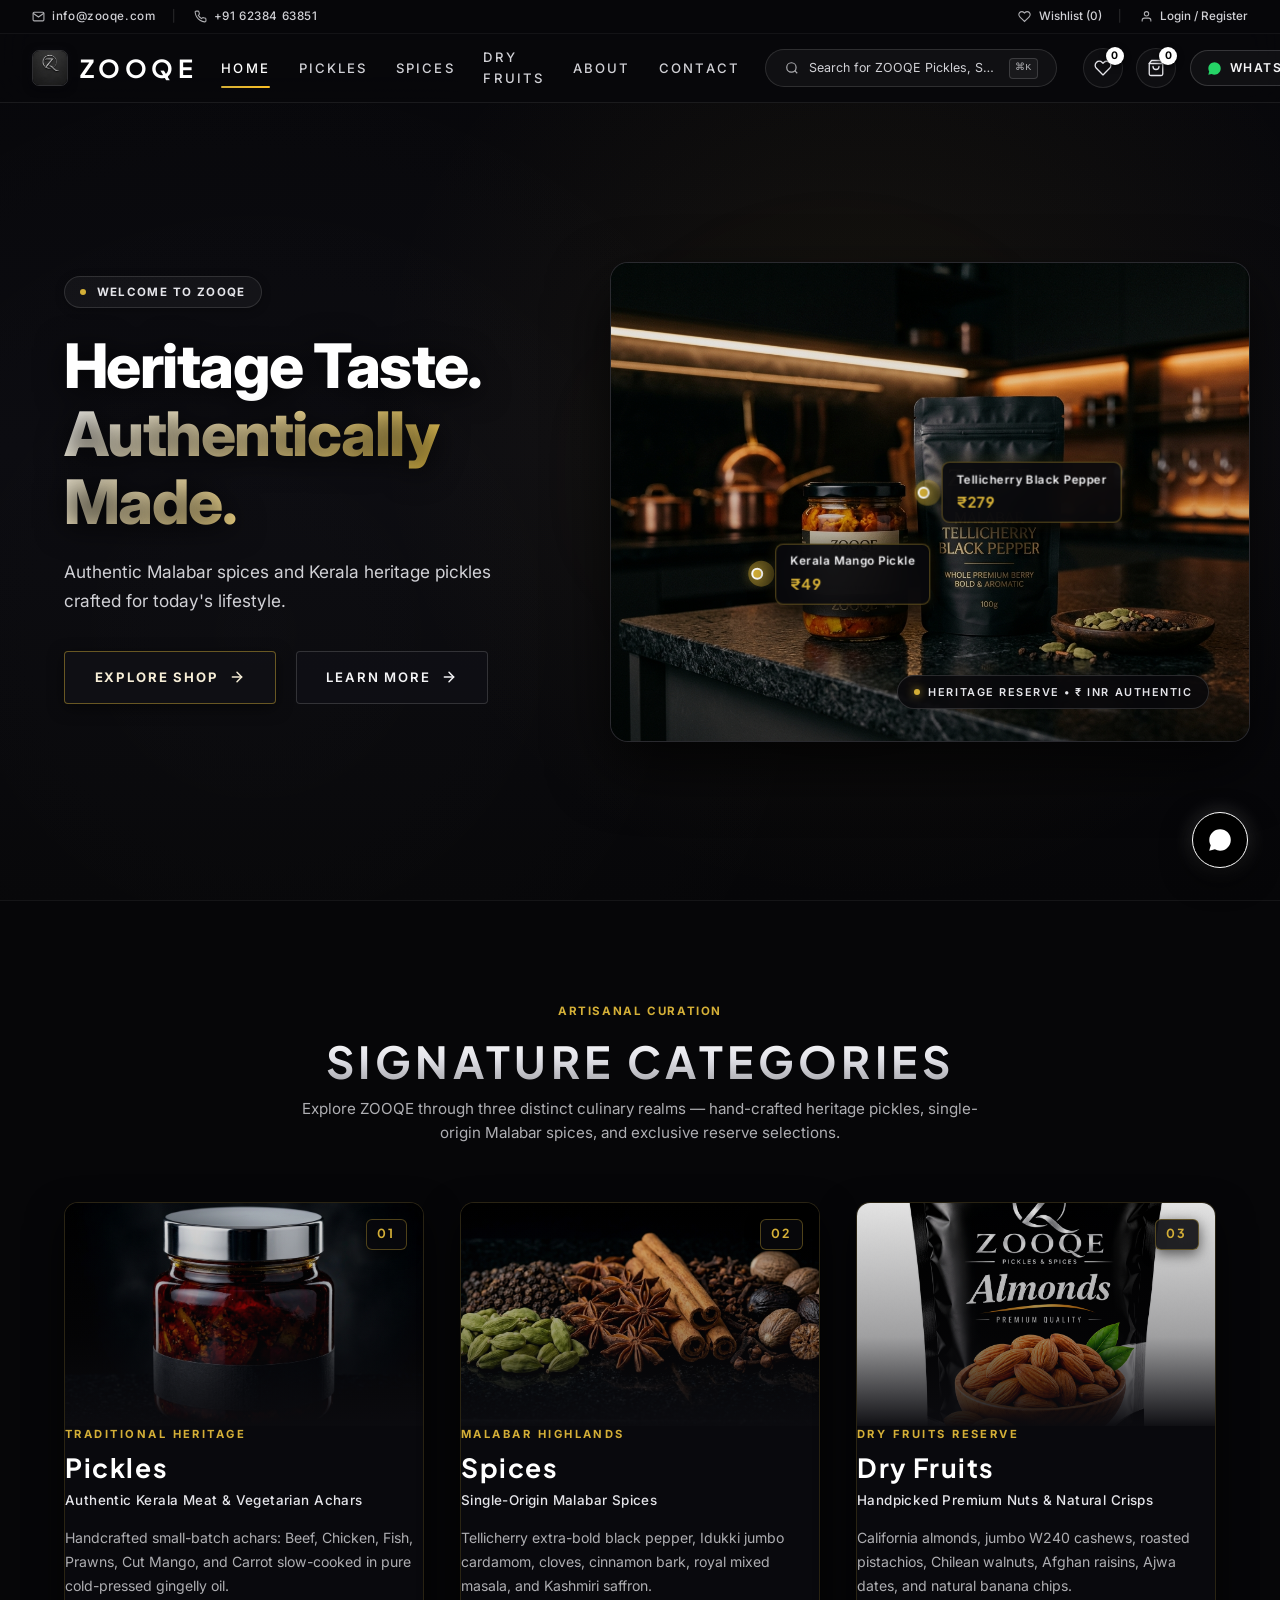
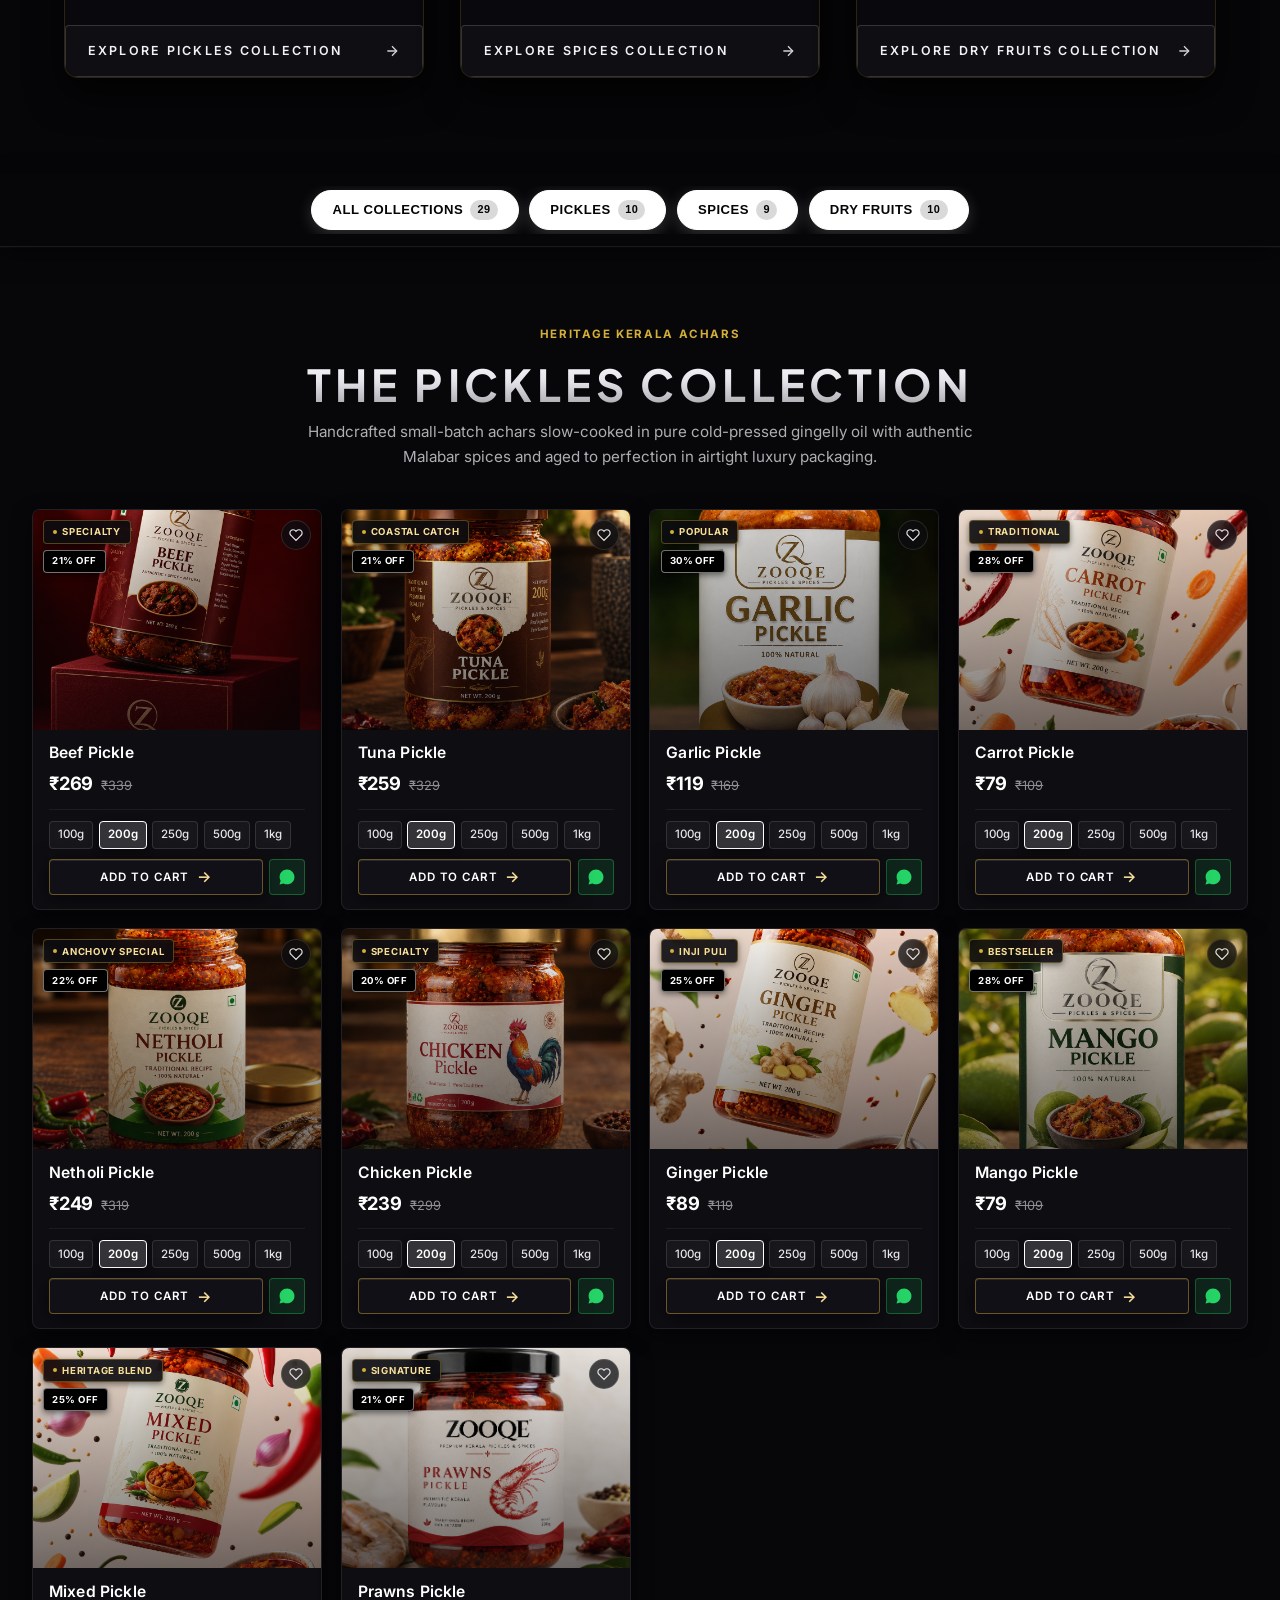
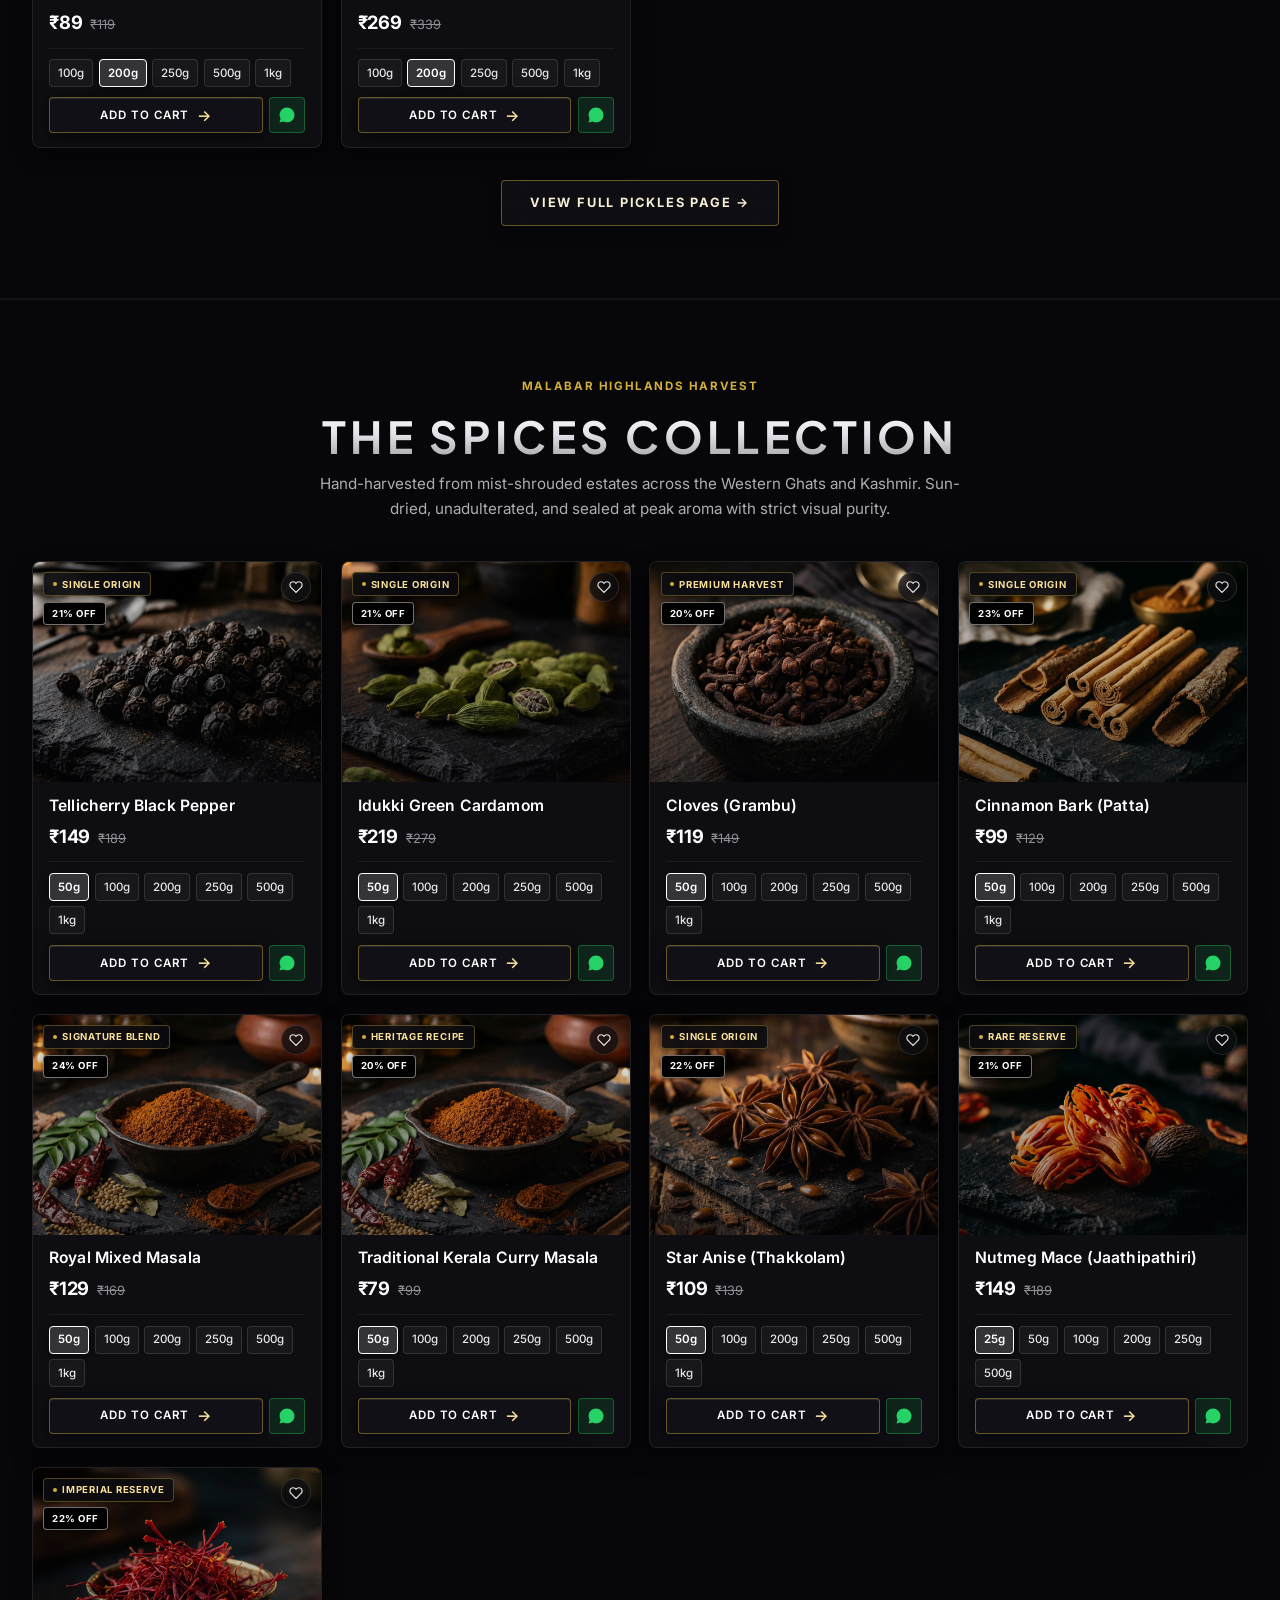
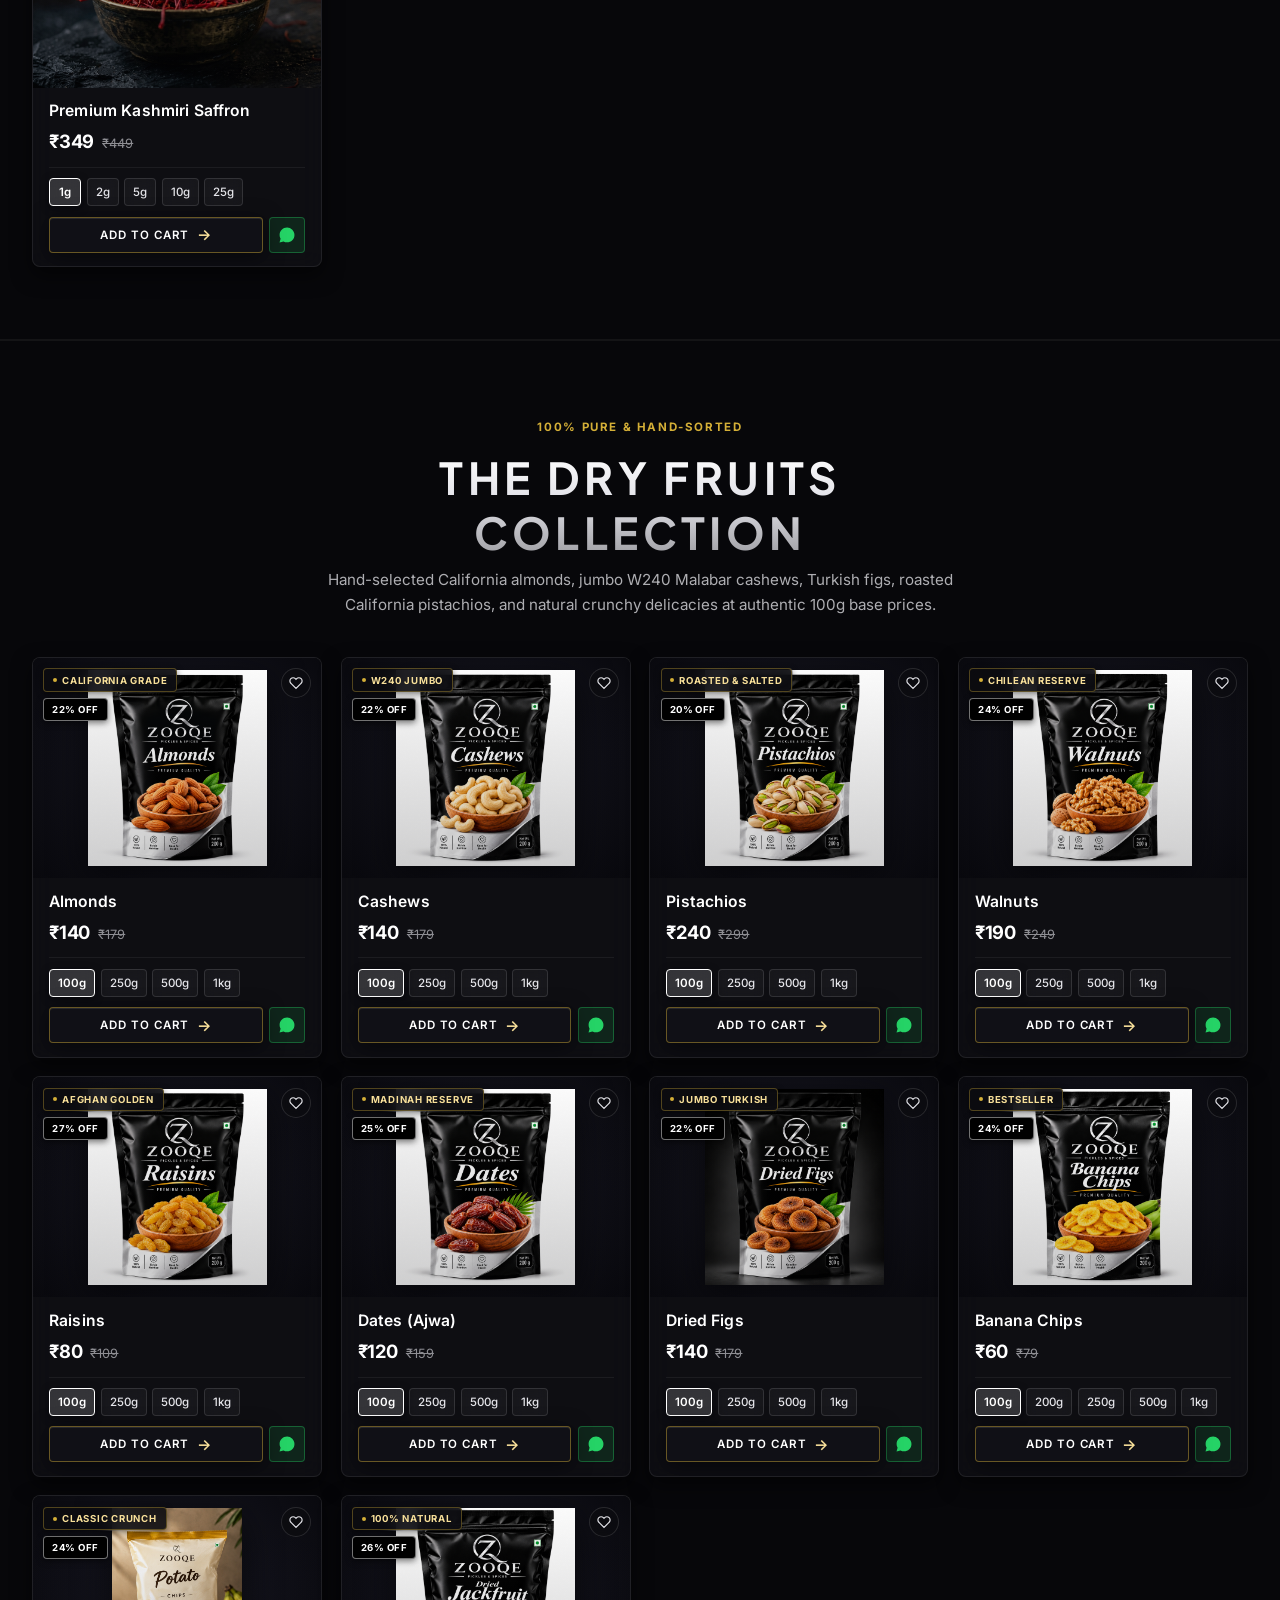
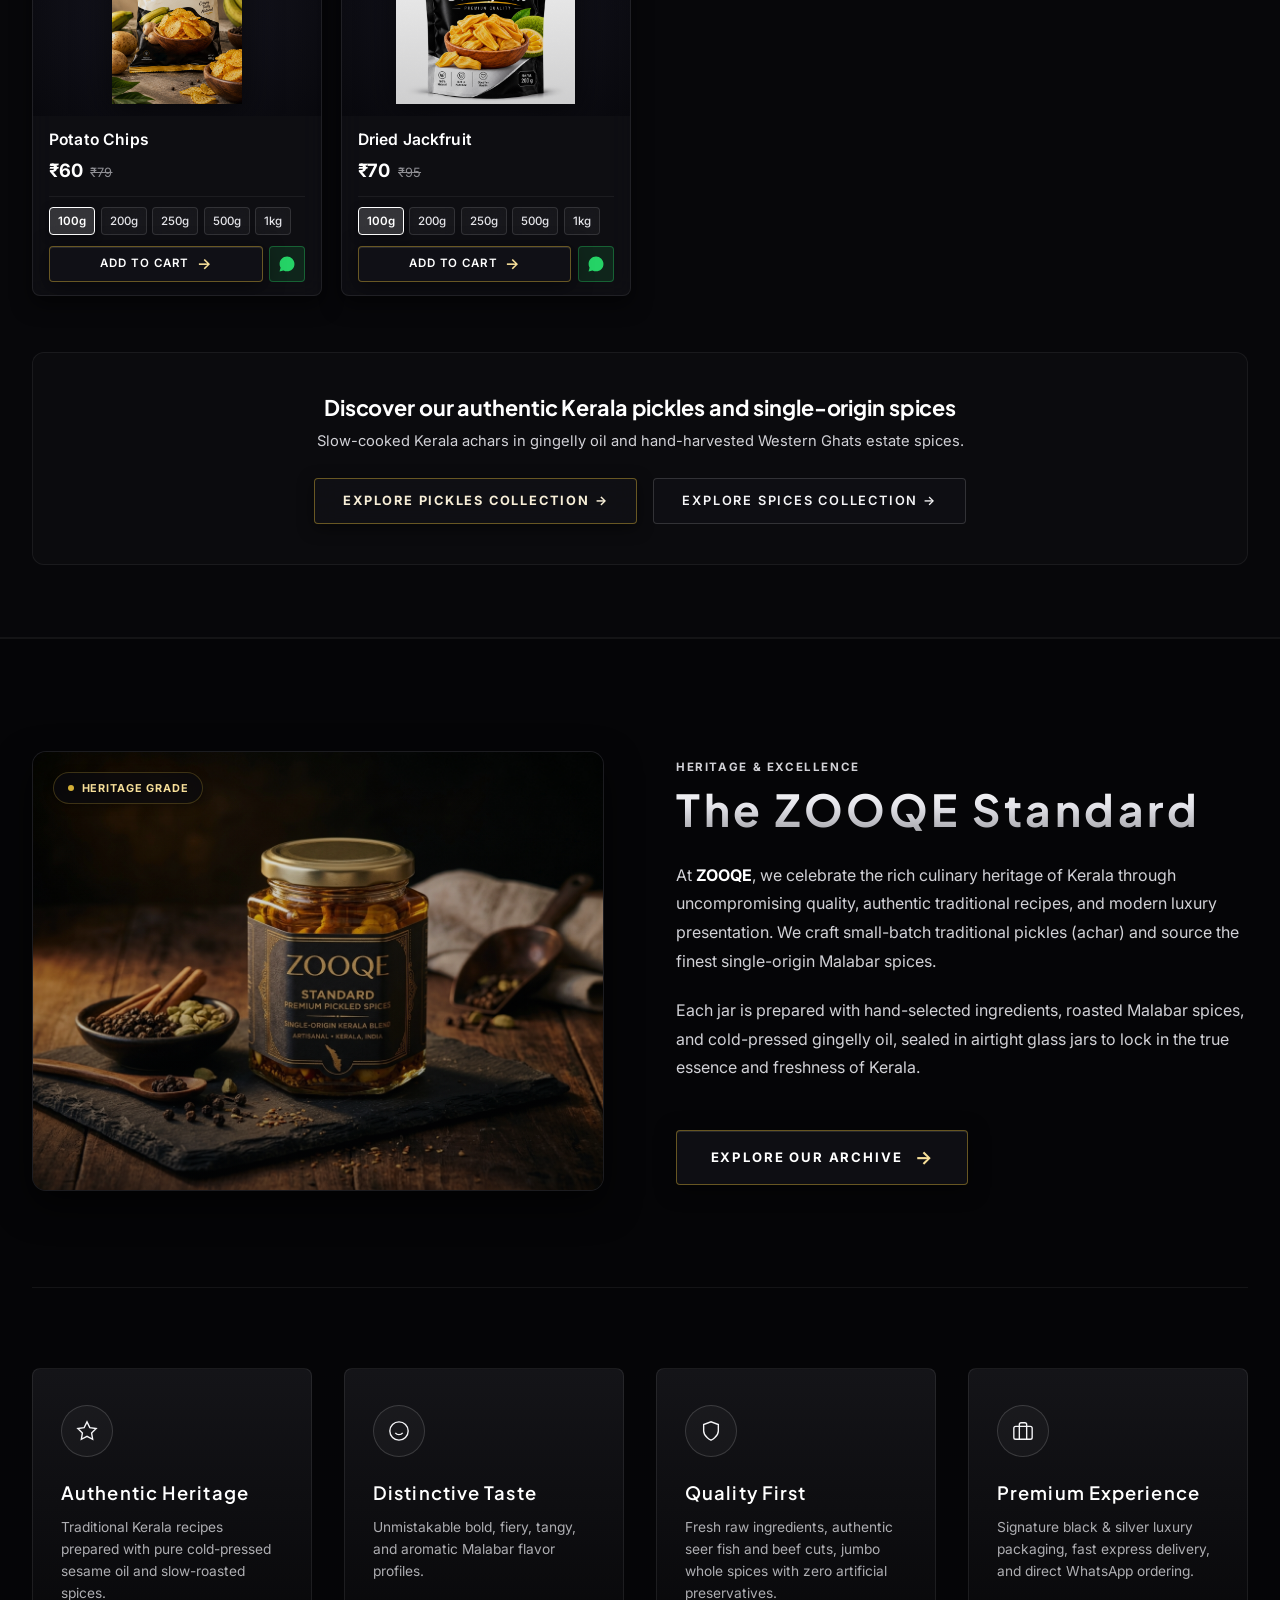
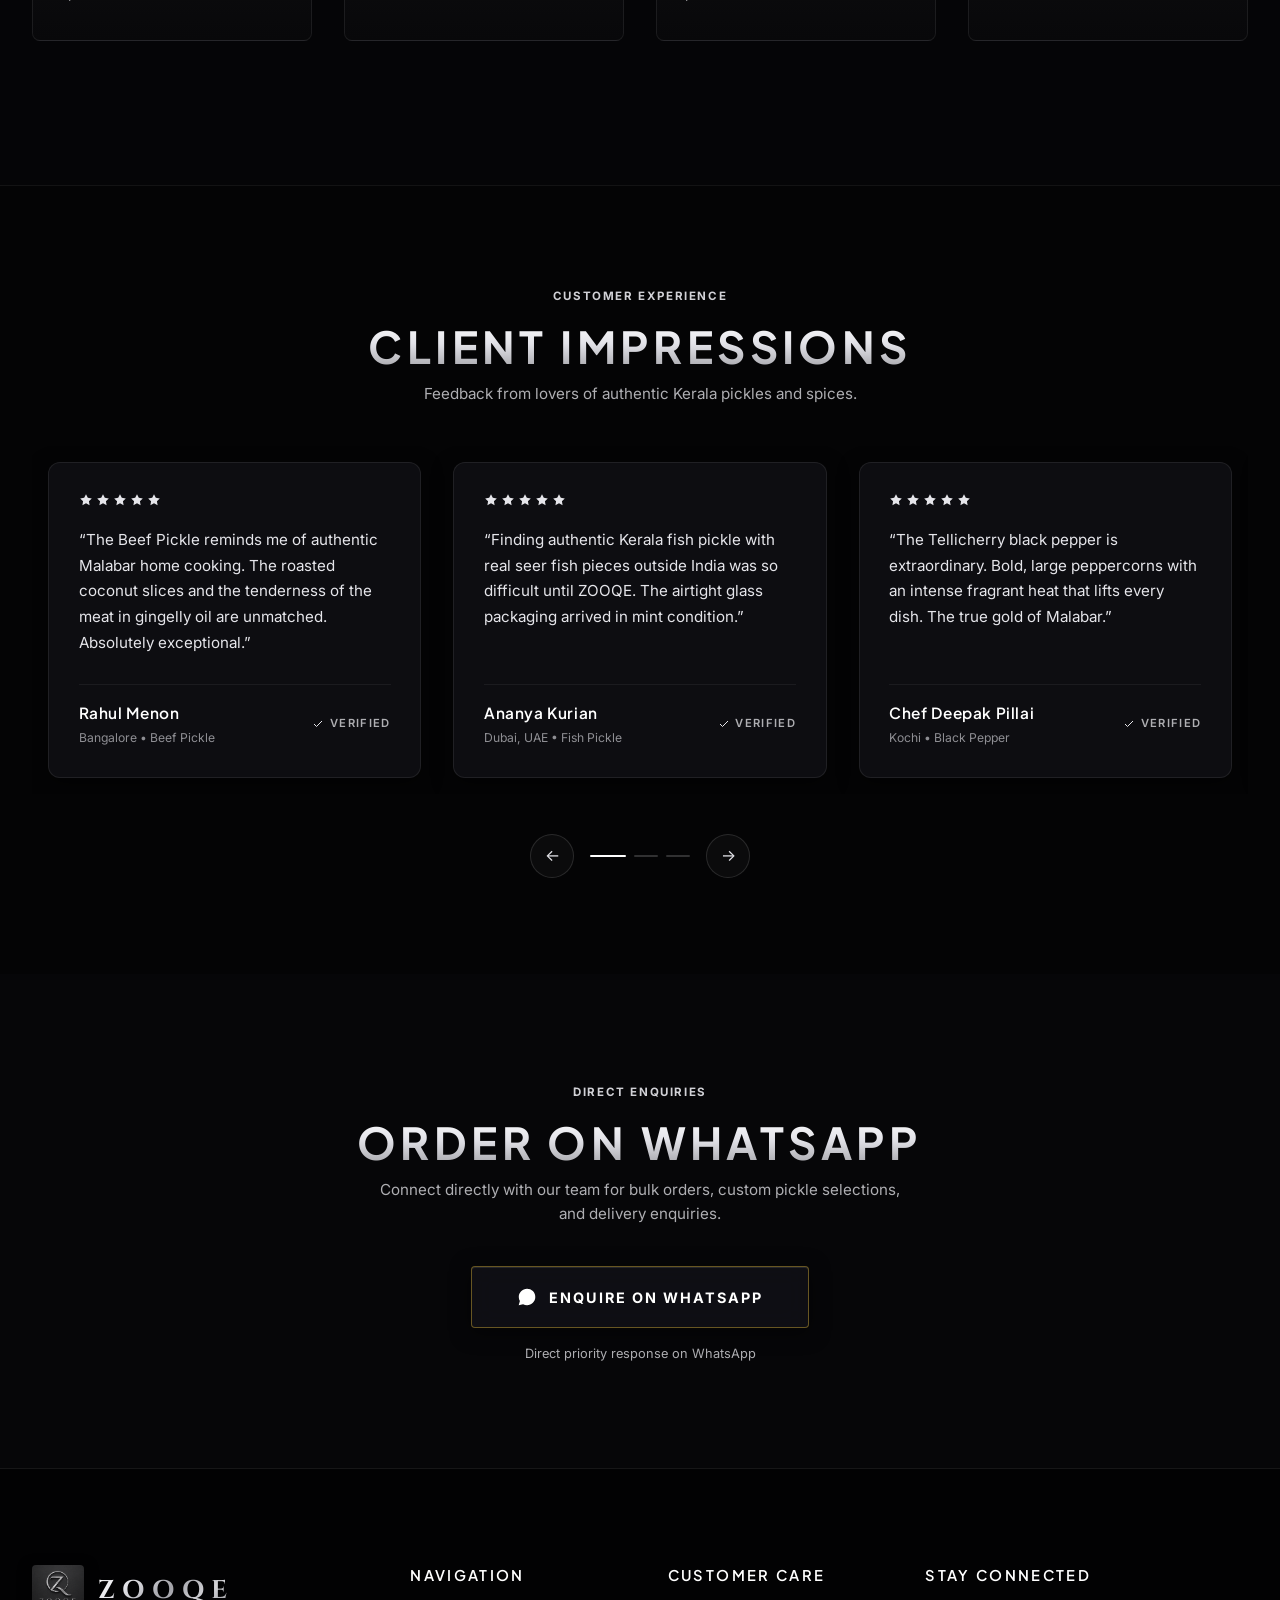
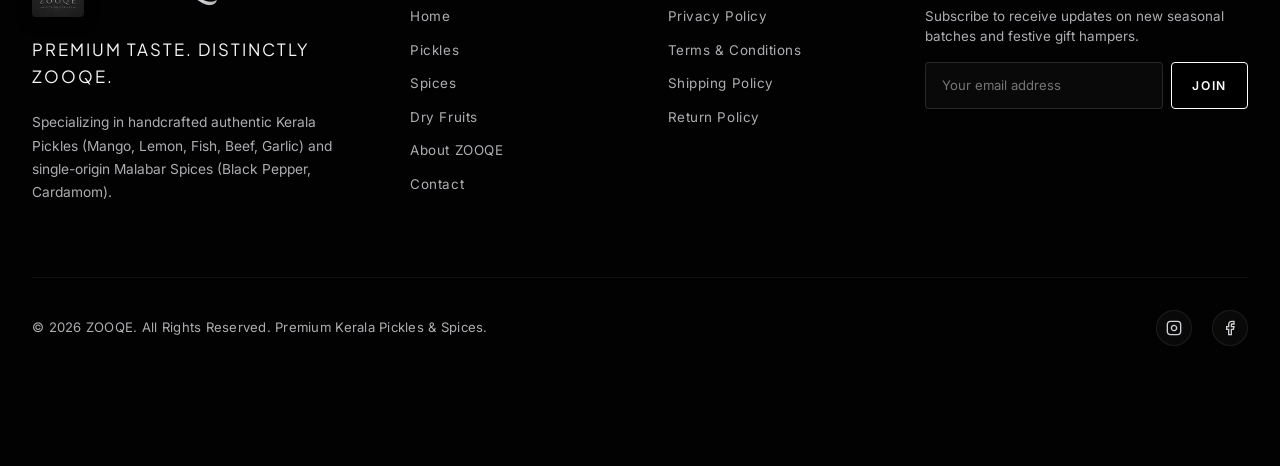
==== commit 9f56b043: "Update store UI, pages, components, and assets" ====
--- a/index.html
+++ b/index.html
@@ -90,13 +90,12 @@
 
       <!-- Center-Right: Navigation Links, Integrated Pill Search Bar, Wishlist, Cart, WhatsApp -->
       <div class="nav-center-right">
-        <!-- Desktop Navigation Links -->
+        <!-- Desktop Navigation Links: Unified Single-Page Flow -->
         <nav class="nav-links" aria-label="Main Navigation">
-          <a href="#hero" class="nav-link active">Home</a>
+          <a href="#hero" class="nav-link">Home</a>
           <a href="#pickles" class="nav-link">Pickles</a>
           <a href="#spices" class="nav-link">Spices</a>
-          <a href="#collections" class="nav-link">Collections</a>
-          <a href="#shop" class="nav-link">Shop</a>
+          <a href="#dry-fruits" class="nav-link">Dry Fruits</a>
           <a href="#about" class="nav-link">About</a>
           <a href="#contact" class="nav-link">Contact</a>
         </nav>
@@ -170,17 +169,16 @@
 
     <nav class="mobile-drawer-links">
       <a href="#hero" class="mobile-drawer-link">Home <span>→</span></a>
-      <a href="#pickles" class="mobile-drawer-link">Pickles Collection <span>→</span></a>
-      <a href="#spices" class="mobile-drawer-link">Spices Collection <span>→</span></a>
-      <a href="#collections" class="mobile-drawer-link">Collections <span>→</span></a>
-      <a href="#shop" class="mobile-drawer-link">Shop <span>→</span></a>
-      <a href="#about" class="mobile-drawer-link">The ZOOQE Standard <span>→</span></a>
-      <a href="#contact" class="mobile-drawer-link">Contact <span>→</span></a>
+      <a href="#pickles" class="mobile-drawer-link">Pickles <span>→</span></a>
+      <a href="#spices" class="mobile-drawer-link">Spices <span>→</span></a>
+      <a href="#dry-fruits" class="mobile-drawer-link">Dry Fruits <span>→</span></a>
+      <a href="#about" class="mobile-drawer-link">About ZOOQE <span>→</span></a>
+      <a href="#contact" class="mobile-drawer-link">Contact Concierge <span>→</span></a>
       <button type="button" id="mobile-wishlist-btn" class="mobile-drawer-link">Wishlist <span>→</span></button>
-      <button type="button" id="mobile-cart-btn" class="mobile-drawer-link">
-        Cart <span id="mobile-cart-badge" style="font-size:0.85rem; color:#ffffff;">0</span>
-      </button>
-      <button type="button" id="mobile-search-btn" class="mobile-drawer-link">Search <span>→</span></button>
+      <!-- Background hooks for JS event listener bindings -->
+      <button type="button" id="mobile-cart-btn" style="display:none;" aria-hidden="true"></button>
+      <button type="button" id="mobile-search-btn" style="display:none;" aria-hidden="true"></button>
+      <span id="mobile-cart-badge" style="display:none;" aria-hidden="true">0</span>
     </nav>
 
     <div class="mobile-drawer-footer">
@@ -188,7 +186,7 @@
         <svg viewBox="0 0 24 24" width="18" height="18" fill="currentColor">
           <path d="M12.04 2c-5.46 0-9.91 4.45-9.91 9.91 0 1.75.46 3.45 1.32 4.95L2.05 22l5.25-1.38c1.45.79 3.08 1.21 4.74 1.21 5.46 0 9.91-4.45 9.91-9.91 0-2.65-1.03-5.14-2.9-7.01A9.816 9.816 0 0 0 12.04 2z"></path>
         </svg>
-        WHATSAPP ENQUIRY
+        WHATSAPP DIRECT
       </button>
     </div>
   </aside>
@@ -244,12 +242,9 @@
         <div class="hero-showcase-col" aria-label="ZOOQE Kitchen Countertop Hero Showcase">
           <div class="hero-countertop-stage" id="hero-showcase-stage">
             <div class="countertop-image-frame">
-              <img src="assets/images/hero/hero-countertop-stage.jpg" alt="ZOOQE Luxury Kitchen Countertop Showcase - Kerala Mango Pickle Jar and Malabar Tellicherry Black Pepper Pouch" class="countertop-img" />
+              <img src="images/hero-showcase.png" alt="ZOOQE Luxury Kitchen Countertop Showcase - Kerala Mango Pickle Jar and Malabar Tellicherry Black Pepper Pouch" class="countertop-img" />
               
-              <!-- Soft Edge Blend Overlays -->
-              <div class="hero-stage-blend-left"></div>
-              <div class="hero-stage-blend-top"></div>
-              <div class="hero-stage-blend-bottom"></div>
+              <!-- Subtle contrast vignette -->
               <div class="countertop-overlay-vignette"></div>
 
               <!-- Hotspot 1: Kerala Mango Pickle Jar (₹49) -->
@@ -263,7 +258,7 @@
               </div>
 
               <!-- Hotspot 2: Tellicherry Black Pepper Pouch (₹279) -->
-              <div class="countertop-hotspot hotspot-pepper" data-product-id="zq-black-pepper" role="button" tabindex="0" title="View Tellicherry Black Pepper (₹279)">
+              <div class="countertop-hotspot hotspot-pepper" data-product-id="tellicherry-black-pepper" role="button" tabindex="0" title="View Tellicherry Black Pepper (₹279)">
                 <span class="hotspot-pulse-ring"></span>
                 <span class="hotspot-core-dot"></span>
                 <div class="hotspot-bubble">
@@ -286,23 +281,140 @@
       </div>
     </section>
 
-    <!-- 3. The Pickles Collection Section (8 Distinct Kerala Heritage Pickles) -->
+    <!-- 2. Signature Category Section -->
+    <section id="collections" class="collections-section">
+      <div class="section-container">
+        <div class="section-header-center">
+          <div class="eyebrow" style="color: #d4af37;">Artisanal Curation</div>
+          <h2 class="section-title text-metallic-silver">Signature Categories</h2>
+          <p class="section-subtitle" style="margin: 0.5rem auto 0; max-width: 680px;">
+            Explore ZOOQE through three distinct culinary realms — hand-crafted heritage pickles, single-origin Malabar spices, and exclusive reserve selections.
+          </p>
+        </div>
+
+        <div class="categories-showcase-grid">
+          <!-- 1. Pickles -->
+          <div class="category-showcase-card" data-category="pickles">
+            <div class="category-card-media">
+              <img src="assets/images/collections/category-pickles.jpg" alt="Traditional Kerala Pickles" class="category-card-img" onerror="if(!this.src.endsWith('.svg')){ this.src = 'assets/images/collections/collection-pickles.svg'; }" />
+              <div class="category-card-vignette"></div>
+              <span class="category-index-badge">01</span>
+            </div>
+            <div class="category-card-body">
+              <div class="category-card-eyebrow">TRADITIONAL HERITAGE</div>
+              <h3 class="category-card-title">Pickles</h3>
+              <div class="category-card-subtitle">Authentic Kerala Meat & Vegetarian Achars</div>
+              <p class="category-card-desc">
+                Handcrafted small-batch achars: Beef, Chicken, Fish, Prawns, Cut Mango, and Carrot slow-cooked in pure cold-pressed gingelly oil.
+              </p>
+              <div class="category-card-footer">
+                <a href="#pickles" class="btn-category-action" style="text-decoration:none;">
+                  <span>Explore Pickles Collection</span>
+                  <svg viewBox="0 0 24 24" width="16" height="16" fill="none" stroke="currentColor" stroke-width="2">
+                    <line x1="5" y1="12" x2="19" y2="12"></line>
+                    <polyline points="12 5 19 12 12 19"></polyline>
+                  </svg>
+                </a>
+              </div>
+            </div>
+          </div>
+
+          <!-- 2. Spices -->
+          <div class="category-showcase-card" data-category="spices">
+            <div class="category-card-media">
+              <img src="assets/images/collections/category-spices.jpg" alt="Single-Origin Malabar Spices" class="category-card-img" onerror="if(!this.src.endsWith('.svg')){ this.src = 'assets/images/collections/collection-spices.svg'; }" />
+              <div class="category-card-vignette"></div>
+              <span class="category-index-badge">02</span>
+            </div>
+            <div class="category-card-body">
+              <div class="category-card-eyebrow">MALABAR HIGHLANDS</div>
+              <h3 class="category-card-title">Spices</h3>
+              <div class="category-card-subtitle">Single-Origin Malabar Spices</div>
+              <p class="category-card-desc">
+                Tellicherry extra-bold black pepper, Idukki jumbo cardamom, cloves, cinnamon bark, royal mixed masala, and Kashmiri saffron.
+              </p>
+              <div class="category-card-footer">
+                <a href="#spices" class="btn-category-action" style="text-decoration:none;">
+                  <span>Explore Spices Collection</span>
+                  <svg viewBox="0 0 24 24" width="16" height="16" fill="none" stroke="currentColor" stroke-width="2">
+                    <line x1="5" y1="12" x2="19" y2="12"></line>
+                    <polyline points="12 5 19 12 12 19"></polyline>
+                  </svg>
+                </a>
+              </div>
+            </div>
+          </div>
+
+          <!-- 3. Dry Fruits Reserve -->
+          <div class="category-showcase-card" data-category="dry-fruits">
+            <div class="category-card-media">
+              <img src="images/almonds.png" alt="ZOOQE Premium Dry Fruits & Nuts" class="category-card-img" />
+              <div class="category-card-vignette"></div>
+              <span class="category-index-badge">03</span>
+            </div>
+            <div class="category-card-body">
+              <div class="category-card-eyebrow">DRY FRUITS RESERVE</div>
+              <h3 class="category-card-title">Dry Fruits</h3>
+              <div class="category-card-subtitle">Handpicked Premium Nuts & Natural Crisps</div>
+              <p class="category-card-desc">
+                California almonds, jumbo W240 cashews, roasted pistachios, Chilean walnuts, Afghan raisins, Ajwa dates, and natural banana chips.
+              </p>
+              <div class="category-card-footer">
+                <a href="#dry-fruits" class="btn-category-action" style="text-decoration:none;">
+                  <span>Explore Dry Fruits Collection</span>
+                  <svg viewBox="0 0 24 24" width="16" height="16" fill="none" stroke="currentColor" stroke-width="2">
+                    <line x1="5" y1="12" x2="19" y2="12"></line>
+                    <polyline points="12 5 19 12 12 19"></polyline>
+                  </svg>
+                </a>
+              </div>
+            </div>
+          </div>
+        </div></div>
+      </div>
+    </section>
+
+
+    <!-- Sticky Smooth-Scroll Category Tabs Bar: [All, Pickles, Spices, Snacks] -->
+    <nav class="category-tabs-sticky-wrapper" id="category-tabs-bar" aria-label="Product Categories Navigation">
+      <div class="category-tabs-inner">
+        <button type="button" class="category-tab-btn active" data-tab="all" title="View All Collections">
+          <span class="tab-label">All Collections</span>
+          <span class="tab-badge">29</span>
+        </button>
+        <button type="button" class="category-tab-btn" data-tab="pickles" title="Jump to Heritage Pickles">
+          <span class="tab-label">Pickles</span>
+          <span class="tab-badge">10</span>
+        </button>
+        <button type="button" class="category-tab-btn" data-tab="spices" title="Jump to Malabar Spices">
+          <span class="tab-label">Spices</span>
+          <span class="tab-badge">9</span>
+        </button>
+        <button type="button" class="category-tab-btn" data-tab="dry-fruits" title="Jump to Dry Fruits">
+          <span class="tab-label">Dry Fruits</span>
+          <span class="tab-badge">10</span>
+        </button>
+      </div>
+    </nav>
+
+        <!-- 3. The Pickles Collection Section (10 Distinct Kerala Heritage Pickles) -->
     <section id="pickles" class="pickles-collection-section">
       <div class="section-container">
         <div class="section-header-center">
           <div class="eyebrow" style="color: #d4af37;">HERITAGE KERALA ACHARS</div>
           <h2 class="section-title text-metallic-silver">The Pickles Collection</h2>
           <p class="section-subtitle" style="margin: 0.5rem auto 0; max-width: 680px;">
-            Handcrafted small-batch achars slow-cooked in pure cold-pressed gingelly oil with authentic Malabar spices and aged to perfection in airtight luxury jars.
+            Handcrafted small-batch achars slow-cooked in pure cold-pressed gingelly oil with authentic Malabar spices and aged to perfection in airtight luxury packaging.
           </p>
         </div>
 
         <div class="pickles-grid">
+
           <!-- 1. Beef Pickle -->
-          <div class="pickle-card" data-product-id="beef-pickle">
+          <div class="pickle-card" id="beef-pickle" data-product-id="beef-pickle">
             <div class="pickle-card-media-wrap">
               <div class="pickle-image-aspect">
-                <img src="assets/images/products/beef_pickle.jpg" alt="Beef Pickle" class="pickle-card-img" loading="lazy" onerror="if(!this.src.endsWith('.svg')){ this.src = 'assets/images/products/beef_pickle.svg'; }" />
+                <img src="images/beef-pickle.png" alt="ZOOQE Authentic Kerala Beef Pickle" class="pickle-card-img" loading="lazy" />
                 <div class="pickle-card-overlay"></div>
               </div>
               <div class="pickle-card-badges">
@@ -320,37 +432,484 @@
                 <h3 class="pickle-card-title">Beef Pickle</h3>
                 <div class="pickle-card-pricing-row">
                   <div class="pickle-price-cluster">
-                    <span class="pickle-current-price">₹149</span>
-                    <span class="pickle-mrp-price">₹189</span>
+                    <span class="pickle-current-price">₹269</span>
+                    <span class="pickle-mrp-price">₹339</span>
                   </div>
                 </div>
               </div>
               <div class="pickle-card-bottom-block">
                 <div class="pickle-weight-selector-wrap">
                   <div class="pickle-weight-pills">
-                    <button type="button" class="pickle-weight-btn active" data-size="100g" data-price="149" data-mrp="189">100g</button>
-                    <button type="button" class="pickle-weight-btn" data-size="200g" data-price="269" data-mrp="339">200g</button>
-                    <button type="button" class="pickle-weight-btn" data-size="250g" data-price="329" data-mrp="419">250g</button>
-                    <button type="button" class="pickle-weight-btn" data-size="500g" data-price="629" data-mrp="799">500g</button>
-                    <button type="button" class="pickle-weight-btn" data-size="1kg" data-price="1199" data-mrp="1499">1kg</button>
+                    <button type="button" class="pickle-weight-btn" data-size="100g" data-price="135" data-mrp="170">100g</button>
+                    <button type="button" class="pickle-weight-btn active" data-size="200g" data-price="269" data-mrp="339">200g</button>
+                    <button type="button" class="pickle-weight-btn" data-size="250g" data-price="336" data-mrp="424">250g</button>
+                    <button type="button" class="pickle-weight-btn" data-size="500g" data-price="673" data-mrp="848">500g</button>
+                    <button type="button" class="pickle-weight-btn" data-size="1kg" data-price="1345" data-mrp="1695">1kg</button>
                   </div>
                 </div>
                 <div class="pickle-card-cta-wrap">
-                  <button type="button" class="btn-archive-cta pickle-card-add-btn" data-product-id="beef-pickle">
-                    <span class="btn-archive-text">ADD TO CART</span>
-                    <span class="btn-archive-arrow">→</span>
-                    <span class="btn-archive-underline"></span>
-                  </button>
-                </div>
-              </div>
-            </div>
-          </div>
-
-          <!-- 2. Prawns Pickle -->
-          <div class="pickle-card" data-product-id="prawns-pickle">
+                  <div class="card-cta-actions-row">
+                    <button type="button" class="btn-archive-cta pickle-card-add-btn" data-product-id="beef-pickle">
+                      <span class="btn-archive-text">ADD TO CART</span>
+                      <span class="btn-archive-arrow">→</span>
+                      <span class="btn-archive-underline"></span>
+                    </button>
+                    <button type="button" class="card-wa-btn pickle-card-wa-btn" title="Order on WhatsApp" aria-label="Order Beef Pickle on WhatsApp">
+                      <svg viewBox="0 0 24 24" fill="currentColor">
+                        <path d="M12.04 2c-5.46 0-9.91 4.45-9.91 9.91 0 1.75.46 3.45 1.32 4.95L2.05 22l5.25-1.38c1.45.79 3.08 1.21 4.74 1.21 5.46 0 9.91-4.45 9.91-9.91 0-2.65-1.03-5.14-2.9-7.01A9.816 9.816 0 0 0 12.04 2z"></path>
+                      </svg>
+                    </button>
+                  </div>
+                </div>
+              </div>
+            </div>
+          </div>
+
+          <!-- 2. Tuna Pickle -->
+          <div class="pickle-card" id="tuna-pickle" data-product-id="tuna-pickle">
             <div class="pickle-card-media-wrap">
               <div class="pickle-image-aspect">
-                <img src="assets/images/products/prawns_pickle.jpg" alt="Prawns Pickle" class="pickle-card-img" loading="lazy" onerror="if(!this.src.endsWith('.svg')){ this.src = 'assets/images/products/prawns_pickle.svg'; }" />
+                <img src="images/tuna-pickle.png" alt="ZOOQE Authentic Kerala Tuna Pickle" class="pickle-card-img" loading="lazy" />
+                <div class="pickle-card-overlay"></div>
+              </div>
+              <div class="pickle-card-badges">
+                <div class="pickle-card-badge">COASTAL CATCH</div>
+                <span class="pickle-save-pill">21% OFF</span>
+              </div>
+              <button type="button" class="pickle-card-wishlist-btn" aria-label="Add to Wishlist" title="Add to Wishlist">
+                <svg viewBox="0 0 24 24" fill="none" stroke="currentColor" stroke-width="2">
+                  <path d="M20.84 4.61a5.5 5.5 0 0 0-7.78 0L12 5.67l-1.06-1.06a5.5 5.5 0 0 0-7.78 7.78l1.06 1.06L12 21.23l7.78-7.78 1.06-1.06a5.5 5.5 0 0 0 0-7.78z"></path>
+                </svg>
+              </button>
+            </div>
+            <div class="pickle-card-content">
+              <div class="pickle-card-top-info">
+                <h3 class="pickle-card-title">Tuna Pickle</h3>
+                <div class="pickle-card-pricing-row">
+                  <div class="pickle-price-cluster">
+                    <span class="pickle-current-price">₹259</span>
+                    <span class="pickle-mrp-price">₹329</span>
+                  </div>
+                </div>
+              </div>
+              <div class="pickle-card-bottom-block">
+                <div class="pickle-weight-selector-wrap">
+                  <div class="pickle-weight-pills">
+                    <button type="button" class="pickle-weight-btn" data-size="100g" data-price="130" data-mrp="165">100g</button>
+                    <button type="button" class="pickle-weight-btn active" data-size="200g" data-price="259" data-mrp="329">200g</button>
+                    <button type="button" class="pickle-weight-btn" data-size="250g" data-price="324" data-mrp="411">250g</button>
+                    <button type="button" class="pickle-weight-btn" data-size="500g" data-price="648" data-mrp="823">500g</button>
+                    <button type="button" class="pickle-weight-btn" data-size="1kg" data-price="1295" data-mrp="1645">1kg</button>
+                  </div>
+                </div>
+                <div class="pickle-card-cta-wrap">
+                  <div class="card-cta-actions-row">
+                    <button type="button" class="btn-archive-cta pickle-card-add-btn" data-product-id="tuna-pickle">
+                      <span class="btn-archive-text">ADD TO CART</span>
+                      <span class="btn-archive-arrow">→</span>
+                      <span class="btn-archive-underline"></span>
+                    </button>
+                    <button type="button" class="card-wa-btn pickle-card-wa-btn" title="Order on WhatsApp" aria-label="Order Tuna Pickle on WhatsApp">
+                      <svg viewBox="0 0 24 24" fill="currentColor">
+                        <path d="M12.04 2c-5.46 0-9.91 4.45-9.91 9.91 0 1.75.46 3.45 1.32 4.95L2.05 22l5.25-1.38c1.45.79 3.08 1.21 4.74 1.21 5.46 0 9.91-4.45 9.91-9.91 0-2.65-1.03-5.14-2.9-7.01A9.816 9.816 0 0 0 12.04 2z"></path>
+                      </svg>
+                    </button>
+                  </div>
+                </div>
+              </div>
+            </div>
+          </div>
+
+          <!-- 3. Garlic Pickle -->
+          <div class="pickle-card" id="garlic-pickle" data-product-id="garlic-pickle">
+            <div class="pickle-card-media-wrap">
+              <div class="pickle-image-aspect">
+                <img src="images/garlic-pickle.png" alt="ZOOQE Authentic Kerala Garlic Pickle" class="pickle-card-img" loading="lazy" />
+                <div class="pickle-card-overlay"></div>
+              </div>
+              <div class="pickle-card-badges">
+                <div class="pickle-card-badge">POPULAR</div>
+                <span class="pickle-save-pill">30% OFF</span>
+              </div>
+              <button type="button" class="pickle-card-wishlist-btn" aria-label="Add to Wishlist" title="Add to Wishlist">
+                <svg viewBox="0 0 24 24" fill="none" stroke="currentColor" stroke-width="2">
+                  <path d="M20.84 4.61a5.5 5.5 0 0 0-7.78 0L12 5.67l-1.06-1.06a5.5 5.5 0 0 0-7.78 7.78l1.06 1.06L12 21.23l7.78-7.78 1.06-1.06a5.5 5.5 0 0 0 0-7.78z"></path>
+                </svg>
+              </button>
+            </div>
+            <div class="pickle-card-content">
+              <div class="pickle-card-top-info">
+                <h3 class="pickle-card-title">Garlic Pickle</h3>
+                <div class="pickle-card-pricing-row">
+                  <div class="pickle-price-cluster">
+                    <span class="pickle-current-price">₹119</span>
+                    <span class="pickle-mrp-price">₹169</span>
+                  </div>
+                </div>
+              </div>
+              <div class="pickle-card-bottom-block">
+                <div class="pickle-weight-selector-wrap">
+                  <div class="pickle-weight-pills">
+                    <button type="button" class="pickle-weight-btn" data-size="100g" data-price="60" data-mrp="85">100g</button>
+                    <button type="button" class="pickle-weight-btn active" data-size="200g" data-price="119" data-mrp="169">200g</button>
+                    <button type="button" class="pickle-weight-btn" data-size="250g" data-price="149" data-mrp="211">250g</button>
+                    <button type="button" class="pickle-weight-btn" data-size="500g" data-price="298" data-mrp="423">500g</button>
+                    <button type="button" class="pickle-weight-btn" data-size="1kg" data-price="595" data-mrp="845">1kg</button>
+                  </div>
+                </div>
+                <div class="pickle-card-cta-wrap">
+                  <div class="card-cta-actions-row">
+                    <button type="button" class="btn-archive-cta pickle-card-add-btn" data-product-id="garlic-pickle">
+                      <span class="btn-archive-text">ADD TO CART</span>
+                      <span class="btn-archive-arrow">→</span>
+                      <span class="btn-archive-underline"></span>
+                    </button>
+                    <button type="button" class="card-wa-btn pickle-card-wa-btn" title="Order on WhatsApp" aria-label="Order Garlic Pickle on WhatsApp">
+                      <svg viewBox="0 0 24 24" fill="currentColor">
+                        <path d="M12.04 2c-5.46 0-9.91 4.45-9.91 9.91 0 1.75.46 3.45 1.32 4.95L2.05 22l5.25-1.38c1.45.79 3.08 1.21 4.74 1.21 5.46 0 9.91-4.45 9.91-9.91 0-2.65-1.03-5.14-2.9-7.01A9.816 9.816 0 0 0 12.04 2z"></path>
+                      </svg>
+                    </button>
+                  </div>
+                </div>
+              </div>
+            </div>
+          </div>
+
+          <!-- 4. Carrot Pickle -->
+          <div class="pickle-card" id="carrot-pickle" data-product-id="carrot-pickle">
+            <div class="pickle-card-media-wrap">
+              <div class="pickle-image-aspect">
+                <img src="images/carrot-pickle.png" alt="ZOOQE Authentic Kerala Carrot Pickle" class="pickle-card-img" loading="lazy" />
+                <div class="pickle-card-overlay"></div>
+              </div>
+              <div class="pickle-card-badges">
+                <div class="pickle-card-badge">TRADITIONAL</div>
+                <span class="pickle-save-pill">28% OFF</span>
+              </div>
+              <button type="button" class="pickle-card-wishlist-btn" aria-label="Add to Wishlist" title="Add to Wishlist">
+                <svg viewBox="0 0 24 24" fill="none" stroke="currentColor" stroke-width="2">
+                  <path d="M20.84 4.61a5.5 5.5 0 0 0-7.78 0L12 5.67l-1.06-1.06a5.5 5.5 0 0 0-7.78 7.78l1.06 1.06L12 21.23l7.78-7.78 1.06-1.06a5.5 5.5 0 0 0 0-7.78z"></path>
+                </svg>
+              </button>
+            </div>
+            <div class="pickle-card-content">
+              <div class="pickle-card-top-info">
+                <h3 class="pickle-card-title">Carrot Pickle</h3>
+                <div class="pickle-card-pricing-row">
+                  <div class="pickle-price-cluster">
+                    <span class="pickle-current-price">₹79</span>
+                    <span class="pickle-mrp-price">₹109</span>
+                  </div>
+                </div>
+              </div>
+              <div class="pickle-card-bottom-block">
+                <div class="pickle-weight-selector-wrap">
+                  <div class="pickle-weight-pills">
+                    <button type="button" class="pickle-weight-btn" data-size="100g" data-price="40" data-mrp="55">100g</button>
+                    <button type="button" class="pickle-weight-btn active" data-size="200g" data-price="79" data-mrp="109">200g</button>
+                    <button type="button" class="pickle-weight-btn" data-size="250g" data-price="99" data-mrp="136">250g</button>
+                    <button type="button" class="pickle-weight-btn" data-size="500g" data-price="198" data-mrp="273">500g</button>
+                    <button type="button" class="pickle-weight-btn" data-size="1kg" data-price="395" data-mrp="545">1kg</button>
+                  </div>
+                </div>
+                <div class="pickle-card-cta-wrap">
+                  <div class="card-cta-actions-row">
+                    <button type="button" class="btn-archive-cta pickle-card-add-btn" data-product-id="carrot-pickle">
+                      <span class="btn-archive-text">ADD TO CART</span>
+                      <span class="btn-archive-arrow">→</span>
+                      <span class="btn-archive-underline"></span>
+                    </button>
+                    <button type="button" class="card-wa-btn pickle-card-wa-btn" title="Order on WhatsApp" aria-label="Order Carrot Pickle on WhatsApp">
+                      <svg viewBox="0 0 24 24" fill="currentColor">
+                        <path d="M12.04 2c-5.46 0-9.91 4.45-9.91 9.91 0 1.75.46 3.45 1.32 4.95L2.05 22l5.25-1.38c1.45.79 3.08 1.21 4.74 1.21 5.46 0 9.91-4.45 9.91-9.91 0-2.65-1.03-5.14-2.9-7.01A9.816 9.816 0 0 0 12.04 2z"></path>
+                      </svg>
+                    </button>
+                  </div>
+                </div>
+              </div>
+            </div>
+          </div>
+
+          <!-- 5. Netholi Pickle -->
+          <div class="pickle-card" id="netholi-pickle" data-product-id="netholi-pickle">
+            <div class="pickle-card-media-wrap">
+              <div class="pickle-image-aspect">
+                <img src="images/netholi-pickle.png" alt="ZOOQE Authentic Kerala Netholi Pickle" class="pickle-card-img" loading="lazy" />
+                <div class="pickle-card-overlay"></div>
+              </div>
+              <div class="pickle-card-badges">
+                <div class="pickle-card-badge">ANCHOVY SPECIAL</div>
+                <span class="pickle-save-pill">22% OFF</span>
+              </div>
+              <button type="button" class="pickle-card-wishlist-btn" aria-label="Add to Wishlist" title="Add to Wishlist">
+                <svg viewBox="0 0 24 24" fill="none" stroke="currentColor" stroke-width="2">
+                  <path d="M20.84 4.61a5.5 5.5 0 0 0-7.78 0L12 5.67l-1.06-1.06a5.5 5.5 0 0 0-7.78 7.78l1.06 1.06L12 21.23l7.78-7.78 1.06-1.06a5.5 5.5 0 0 0 0-7.78z"></path>
+                </svg>
+              </button>
+            </div>
+            <div class="pickle-card-content">
+              <div class="pickle-card-top-info">
+                <h3 class="pickle-card-title">Netholi Pickle</h3>
+                <div class="pickle-card-pricing-row">
+                  <div class="pickle-price-cluster">
+                    <span class="pickle-current-price">₹249</span>
+                    <span class="pickle-mrp-price">₹319</span>
+                  </div>
+                </div>
+              </div>
+              <div class="pickle-card-bottom-block">
+                <div class="pickle-weight-selector-wrap">
+                  <div class="pickle-weight-pills">
+                    <button type="button" class="pickle-weight-btn" data-size="100g" data-price="125" data-mrp="160">100g</button>
+                    <button type="button" class="pickle-weight-btn active" data-size="200g" data-price="249" data-mrp="319">200g</button>
+                    <button type="button" class="pickle-weight-btn" data-size="250g" data-price="311" data-mrp="399">250g</button>
+                    <button type="button" class="pickle-weight-btn" data-size="500g" data-price="623" data-mrp="798">500g</button>
+                    <button type="button" class="pickle-weight-btn" data-size="1kg" data-price="1245" data-mrp="1595">1kg</button>
+                  </div>
+                </div>
+                <div class="pickle-card-cta-wrap">
+                  <div class="card-cta-actions-row">
+                    <button type="button" class="btn-archive-cta pickle-card-add-btn" data-product-id="netholi-pickle">
+                      <span class="btn-archive-text">ADD TO CART</span>
+                      <span class="btn-archive-arrow">→</span>
+                      <span class="btn-archive-underline"></span>
+                    </button>
+                    <button type="button" class="card-wa-btn pickle-card-wa-btn" title="Order on WhatsApp" aria-label="Order Netholi Pickle on WhatsApp">
+                      <svg viewBox="0 0 24 24" fill="currentColor">
+                        <path d="M12.04 2c-5.46 0-9.91 4.45-9.91 9.91 0 1.75.46 3.45 1.32 4.95L2.05 22l5.25-1.38c1.45.79 3.08 1.21 4.74 1.21 5.46 0 9.91-4.45 9.91-9.91 0-2.65-1.03-5.14-2.9-7.01A9.816 9.816 0 0 0 12.04 2z"></path>
+                      </svg>
+                    </button>
+                  </div>
+                </div>
+              </div>
+            </div>
+          </div>
+
+          <!-- 6. Chicken Pickle -->
+          <div class="pickle-card" id="chicken-pickle" data-product-id="chicken-pickle">
+            <div class="pickle-card-media-wrap">
+              <div class="pickle-image-aspect">
+                <img src="images/chicken-pickle.png" alt="ZOOQE Authentic Kerala Chicken Pickle" class="pickle-card-img" loading="lazy" />
+                <div class="pickle-card-overlay"></div>
+              </div>
+              <div class="pickle-card-badges">
+                <div class="pickle-card-badge">SPECIALTY</div>
+                <span class="pickle-save-pill">20% OFF</span>
+              </div>
+              <button type="button" class="pickle-card-wishlist-btn" aria-label="Add to Wishlist" title="Add to Wishlist">
+                <svg viewBox="0 0 24 24" fill="none" stroke="currentColor" stroke-width="2">
+                  <path d="M20.84 4.61a5.5 5.5 0 0 0-7.78 0L12 5.67l-1.06-1.06a5.5 5.5 0 0 0-7.78 7.78l1.06 1.06L12 21.23l7.78-7.78 1.06-1.06a5.5 5.5 0 0 0 0-7.78z"></path>
+                </svg>
+              </button>
+            </div>
+            <div class="pickle-card-content">
+              <div class="pickle-card-top-info">
+                <h3 class="pickle-card-title">Chicken Pickle</h3>
+                <div class="pickle-card-pricing-row">
+                  <div class="pickle-price-cluster">
+                    <span class="pickle-current-price">₹239</span>
+                    <span class="pickle-mrp-price">₹299</span>
+                  </div>
+                </div>
+              </div>
+              <div class="pickle-card-bottom-block">
+                <div class="pickle-weight-selector-wrap">
+                  <div class="pickle-weight-pills">
+                    <button type="button" class="pickle-weight-btn" data-size="100g" data-price="120" data-mrp="150">100g</button>
+                    <button type="button" class="pickle-weight-btn active" data-size="200g" data-price="239" data-mrp="299">200g</button>
+                    <button type="button" class="pickle-weight-btn" data-size="250g" data-price="299" data-mrp="374">250g</button>
+                    <button type="button" class="pickle-weight-btn" data-size="500g" data-price="598" data-mrp="748">500g</button>
+                    <button type="button" class="pickle-weight-btn" data-size="1kg" data-price="1195" data-mrp="1495">1kg</button>
+                  </div>
+                </div>
+                <div class="pickle-card-cta-wrap">
+                  <div class="card-cta-actions-row">
+                    <button type="button" class="btn-archive-cta pickle-card-add-btn" data-product-id="chicken-pickle">
+                      <span class="btn-archive-text">ADD TO CART</span>
+                      <span class="btn-archive-arrow">→</span>
+                      <span class="btn-archive-underline"></span>
+                    </button>
+                    <button type="button" class="card-wa-btn pickle-card-wa-btn" title="Order on WhatsApp" aria-label="Order Chicken Pickle on WhatsApp">
+                      <svg viewBox="0 0 24 24" fill="currentColor">
+                        <path d="M12.04 2c-5.46 0-9.91 4.45-9.91 9.91 0 1.75.46 3.45 1.32 4.95L2.05 22l5.25-1.38c1.45.79 3.08 1.21 4.74 1.21 5.46 0 9.91-4.45 9.91-9.91 0-2.65-1.03-5.14-2.9-7.01A9.816 9.816 0 0 0 12.04 2z"></path>
+                      </svg>
+                    </button>
+                  </div>
+                </div>
+              </div>
+            </div>
+          </div>
+
+          <!-- 7. Ginger Pickle -->
+          <div class="pickle-card" id="ginger-pickle" data-product-id="ginger-pickle">
+            <div class="pickle-card-media-wrap">
+              <div class="pickle-image-aspect">
+                <img src="images/ginger-pickle.png" alt="ZOOQE Authentic Kerala Ginger Pickle" class="pickle-card-img" loading="lazy" />
+                <div class="pickle-card-overlay"></div>
+              </div>
+              <div class="pickle-card-badges">
+                <div class="pickle-card-badge">INJI PULI</div>
+                <span class="pickle-save-pill">25% OFF</span>
+              </div>
+              <button type="button" class="pickle-card-wishlist-btn" aria-label="Add to Wishlist" title="Add to Wishlist">
+                <svg viewBox="0 0 24 24" fill="none" stroke="currentColor" stroke-width="2">
+                  <path d="M20.84 4.61a5.5 5.5 0 0 0-7.78 0L12 5.67l-1.06-1.06a5.5 5.5 0 0 0-7.78 7.78l1.06 1.06L12 21.23l7.78-7.78 1.06-1.06a5.5 5.5 0 0 0 0-7.78z"></path>
+                </svg>
+              </button>
+            </div>
+            <div class="pickle-card-content">
+              <div class="pickle-card-top-info">
+                <h3 class="pickle-card-title">Ginger Pickle</h3>
+                <div class="pickle-card-pricing-row">
+                  <div class="pickle-price-cluster">
+                    <span class="pickle-current-price">₹89</span>
+                    <span class="pickle-mrp-price">₹119</span>
+                  </div>
+                </div>
+              </div>
+              <div class="pickle-card-bottom-block">
+                <div class="pickle-weight-selector-wrap">
+                  <div class="pickle-weight-pills">
+                    <button type="button" class="pickle-weight-btn" data-size="100g" data-price="45" data-mrp="60">100g</button>
+                    <button type="button" class="pickle-weight-btn active" data-size="200g" data-price="89" data-mrp="119">200g</button>
+                    <button type="button" class="pickle-weight-btn" data-size="250g" data-price="111" data-mrp="149">250g</button>
+                    <button type="button" class="pickle-weight-btn" data-size="500g" data-price="223" data-mrp="298">500g</button>
+                    <button type="button" class="pickle-weight-btn" data-size="1kg" data-price="445" data-mrp="595">1kg</button>
+                  </div>
+                </div>
+                <div class="pickle-card-cta-wrap">
+                  <div class="card-cta-actions-row">
+                    <button type="button" class="btn-archive-cta pickle-card-add-btn" data-product-id="ginger-pickle">
+                      <span class="btn-archive-text">ADD TO CART</span>
+                      <span class="btn-archive-arrow">→</span>
+                      <span class="btn-archive-underline"></span>
+                    </button>
+                    <button type="button" class="card-wa-btn pickle-card-wa-btn" title="Order on WhatsApp" aria-label="Order Ginger Pickle on WhatsApp">
+                      <svg viewBox="0 0 24 24" fill="currentColor">
+                        <path d="M12.04 2c-5.46 0-9.91 4.45-9.91 9.91 0 1.75.46 3.45 1.32 4.95L2.05 22l5.25-1.38c1.45.79 3.08 1.21 4.74 1.21 5.46 0 9.91-4.45 9.91-9.91 0-2.65-1.03-5.14-2.9-7.01A9.816 9.816 0 0 0 12.04 2z"></path>
+                      </svg>
+                    </button>
+                  </div>
+                </div>
+              </div>
+            </div>
+          </div>
+
+          <!-- 8. Mango Pickle -->
+          <div class="pickle-card" id="mango-pickle" data-product-id="mango-pickle">
+            <div class="pickle-card-media-wrap">
+              <div class="pickle-image-aspect">
+                <img src="images/mango-pickle.png" alt="ZOOQE Authentic Kerala Mango Pickle" class="pickle-card-img" loading="lazy" />
+                <div class="pickle-card-overlay"></div>
+              </div>
+              <div class="pickle-card-badges">
+                <div class="pickle-card-badge">BESTSELLER</div>
+                <span class="pickle-save-pill">28% OFF</span>
+              </div>
+              <button type="button" class="pickle-card-wishlist-btn" aria-label="Add to Wishlist" title="Add to Wishlist">
+                <svg viewBox="0 0 24 24" fill="none" stroke="currentColor" stroke-width="2">
+                  <path d="M20.84 4.61a5.5 5.5 0 0 0-7.78 0L12 5.67l-1.06-1.06a5.5 5.5 0 0 0-7.78 7.78l1.06 1.06L12 21.23l7.78-7.78 1.06-1.06a5.5 5.5 0 0 0 0-7.78z"></path>
+                </svg>
+              </button>
+            </div>
+            <div class="pickle-card-content">
+              <div class="pickle-card-top-info">
+                <h3 class="pickle-card-title">Mango Pickle</h3>
+                <div class="pickle-card-pricing-row">
+                  <div class="pickle-price-cluster">
+                    <span class="pickle-current-price">₹79</span>
+                    <span class="pickle-mrp-price">₹109</span>
+                  </div>
+                </div>
+              </div>
+              <div class="pickle-card-bottom-block">
+                <div class="pickle-weight-selector-wrap">
+                  <div class="pickle-weight-pills">
+                    <button type="button" class="pickle-weight-btn" data-size="100g" data-price="40" data-mrp="55">100g</button>
+                    <button type="button" class="pickle-weight-btn active" data-size="200g" data-price="79" data-mrp="109">200g</button>
+                    <button type="button" class="pickle-weight-btn" data-size="250g" data-price="99" data-mrp="136">250g</button>
+                    <button type="button" class="pickle-weight-btn" data-size="500g" data-price="198" data-mrp="273">500g</button>
+                    <button type="button" class="pickle-weight-btn" data-size="1kg" data-price="395" data-mrp="545">1kg</button>
+                  </div>
+                </div>
+                <div class="pickle-card-cta-wrap">
+                  <div class="card-cta-actions-row">
+                    <button type="button" class="btn-archive-cta pickle-card-add-btn" data-product-id="mango-pickle">
+                      <span class="btn-archive-text">ADD TO CART</span>
+                      <span class="btn-archive-arrow">→</span>
+                      <span class="btn-archive-underline"></span>
+                    </button>
+                    <button type="button" class="card-wa-btn pickle-card-wa-btn" title="Order on WhatsApp" aria-label="Order Mango Pickle on WhatsApp">
+                      <svg viewBox="0 0 24 24" fill="currentColor">
+                        <path d="M12.04 2c-5.46 0-9.91 4.45-9.91 9.91 0 1.75.46 3.45 1.32 4.95L2.05 22l5.25-1.38c1.45.79 3.08 1.21 4.74 1.21 5.46 0 9.91-4.45 9.91-9.91 0-2.65-1.03-5.14-2.9-7.01A9.816 9.816 0 0 0 12.04 2z"></path>
+                      </svg>
+                    </button>
+                  </div>
+                </div>
+              </div>
+            </div>
+          </div>
+
+          <!-- 9. Mixed Pickle -->
+          <div class="pickle-card" id="mixed-pickle" data-product-id="mixed-pickle">
+            <div class="pickle-card-media-wrap">
+              <div class="pickle-image-aspect">
+                <img src="images/mixed-pickle.png" alt="ZOOQE Authentic Kerala Mixed Pickle" class="pickle-card-img" loading="lazy" />
+                <div class="pickle-card-overlay"></div>
+              </div>
+              <div class="pickle-card-badges">
+                <div class="pickle-card-badge">HERITAGE BLEND</div>
+                <span class="pickle-save-pill">25% OFF</span>
+              </div>
+              <button type="button" class="pickle-card-wishlist-btn" aria-label="Add to Wishlist" title="Add to Wishlist">
+                <svg viewBox="0 0 24 24" fill="none" stroke="currentColor" stroke-width="2">
+                  <path d="M20.84 4.61a5.5 5.5 0 0 0-7.78 0L12 5.67l-1.06-1.06a5.5 5.5 0 0 0-7.78 7.78l1.06 1.06L12 21.23l7.78-7.78 1.06-1.06a5.5 5.5 0 0 0 0-7.78z"></path>
+                </svg>
+              </button>
+            </div>
+            <div class="pickle-card-content">
+              <div class="pickle-card-top-info">
+                <h3 class="pickle-card-title">Mixed Pickle</h3>
+                <div class="pickle-card-pricing-row">
+                  <div class="pickle-price-cluster">
+                    <span class="pickle-current-price">₹89</span>
+                    <span class="pickle-mrp-price">₹119</span>
+                  </div>
+                </div>
+              </div>
+              <div class="pickle-card-bottom-block">
+                <div class="pickle-weight-selector-wrap">
+                  <div class="pickle-weight-pills">
+                    <button type="button" class="pickle-weight-btn" data-size="100g" data-price="45" data-mrp="60">100g</button>
+                    <button type="button" class="pickle-weight-btn active" data-size="200g" data-price="89" data-mrp="119">200g</button>
+                    <button type="button" class="pickle-weight-btn" data-size="250g" data-price="111" data-mrp="149">250g</button>
+                    <button type="button" class="pickle-weight-btn" data-size="500g" data-price="223" data-mrp="298">500g</button>
+                    <button type="button" class="pickle-weight-btn" data-size="1kg" data-price="445" data-mrp="595">1kg</button>
+                  </div>
+                </div>
+                <div class="pickle-card-cta-wrap">
+                  <div class="card-cta-actions-row">
+                    <button type="button" class="btn-archive-cta pickle-card-add-btn" data-product-id="mixed-pickle">
+                      <span class="btn-archive-text">ADD TO CART</span>
+                      <span class="btn-archive-arrow">→</span>
+                      <span class="btn-archive-underline"></span>
+                    </button>
+                    <button type="button" class="card-wa-btn pickle-card-wa-btn" title="Order on WhatsApp" aria-label="Order Mixed Pickle on WhatsApp">
+                      <svg viewBox="0 0 24 24" fill="currentColor">
+                        <path d="M12.04 2c-5.46 0-9.91 4.45-9.91 9.91 0 1.75.46 3.45 1.32 4.95L2.05 22l5.25-1.38c1.45.79 3.08 1.21 4.74 1.21 5.46 0 9.91-4.45 9.91-9.91 0-2.65-1.03-5.14-2.9-7.01A9.816 9.816 0 0 0 12.04 2z"></path>
+                      </svg>
+                    </button>
+                  </div>
+                </div>
+              </div>
+            </div>
+          </div>
+
+          <!-- 10. Prawns Pickle -->
+          <div class="pickle-card" id="prawns-pickle" data-product-id="prawns-pickle">
+            <div class="pickle-card-media-wrap">
+              <div class="pickle-image-aspect">
+                <img src="images/prawns-pickle.jpg" alt="ZOOQE Wild Coastal Prawns Pickle" class="pickle-card-img" loading="lazy" />
                 <div class="pickle-card-overlay"></div>
               </div>
               <div class="pickle-card-badges">
@@ -368,319 +927,42 @@
                 <h3 class="pickle-card-title">Prawns Pickle</h3>
                 <div class="pickle-card-pricing-row">
                   <div class="pickle-price-cluster">
-                    <span class="pickle-current-price">₹149</span>
-                    <span class="pickle-mrp-price">₹189</span>
+                    <span class="pickle-current-price">₹269</span>
+                    <span class="pickle-mrp-price">₹339</span>
                   </div>
                 </div>
               </div>
               <div class="pickle-card-bottom-block">
                 <div class="pickle-weight-selector-wrap">
                   <div class="pickle-weight-pills">
-                    <button type="button" class="pickle-weight-btn active" data-size="100g" data-price="149" data-mrp="189">100g</button>
-                    <button type="button" class="pickle-weight-btn" data-size="200g" data-price="269" data-mrp="339">200g</button>
-                    <button type="button" class="pickle-weight-btn" data-size="250g" data-price="329" data-mrp="419">250g</button>
-                    <button type="button" class="pickle-weight-btn" data-size="500g" data-price="629" data-mrp="799">500g</button>
-                    <button type="button" class="pickle-weight-btn" data-size="1kg" data-price="1199" data-mrp="1499">1kg</button>
+                    <button type="button" class="pickle-weight-btn" data-size="100g" data-price="135" data-mrp="170">100g</button>
+                    <button type="button" class="pickle-weight-btn active" data-size="200g" data-price="269" data-mrp="339">200g</button>
+                    <button type="button" class="pickle-weight-btn" data-size="250g" data-price="336" data-mrp="424">250g</button>
+                    <button type="button" class="pickle-weight-btn" data-size="500g" data-price="673" data-mrp="848">500g</button>
+                    <button type="button" class="pickle-weight-btn" data-size="1kg" data-price="1345" data-mrp="1695">1kg</button>
                   </div>
                 </div>
                 <div class="pickle-card-cta-wrap">
-                  <button type="button" class="btn-archive-cta pickle-card-add-btn" data-product-id="prawns-pickle">
-                    <span class="btn-archive-text">ADD TO CART</span>
-                    <span class="btn-archive-arrow">→</span>
-                    <span class="btn-archive-underline"></span>
-                  </button>
-                </div>
-              </div>
-            </div>
-          </div>
-
-          <!-- 3. Fish Pickle -->
-          <div class="pickle-card" data-product-id="fish-pickle">
-            <div class="pickle-card-media-wrap">
-              <div class="pickle-image-aspect">
-                <img src="assets/images/products/fish_pickle.jpg" alt="Fish Pickle" class="pickle-card-img" loading="lazy" onerror="if(!this.src.endsWith('.svg')){ this.src = 'assets/images/products/fish_pickle.svg'; }" />
-                <div class="pickle-card-overlay"></div>
-              </div>
-              <div class="pickle-card-badges">
-                <div class="pickle-card-badge">SIGNATURE</div>
-                <span class="pickle-save-pill">22% OFF</span>
-              </div>
-              <button type="button" class="pickle-card-wishlist-btn" aria-label="Add to Wishlist" title="Add to Wishlist">
-                <svg viewBox="0 0 24 24" fill="none" stroke="currentColor" stroke-width="2">
-                  <path d="M20.84 4.61a5.5 5.5 0 0 0-7.78 0L12 5.67l-1.06-1.06a5.5 5.5 0 0 0-7.78 7.78l1.06 1.06L12 21.23l7.78-7.78 1.06-1.06a5.5 5.5 0 0 0 0-7.78z"></path>
-                </svg>
-              </button>
-            </div>
-            <div class="pickle-card-content">
-              <div class="pickle-card-top-info">
-                <h3 class="pickle-card-title">Fish Pickle</h3>
-                <div class="pickle-card-pricing-row">
-                  <div class="pickle-price-cluster">
-                    <span class="pickle-current-price">₹139</span>
-                    <span class="pickle-mrp-price">₹179</span>
-                  </div>
-                </div>
-              </div>
-              <div class="pickle-card-bottom-block">
-                <div class="pickle-weight-selector-wrap">
-                  <div class="pickle-weight-pills">
-                    <button type="button" class="pickle-weight-btn active" data-size="100g" data-price="139" data-mrp="179">100g</button>
-                    <button type="button" class="pickle-weight-btn" data-size="200g" data-price="259" data-mrp="329">200g</button>
-                    <button type="button" class="pickle-weight-btn" data-size="250g" data-price="319" data-mrp="399">250g</button>
-                    <button type="button" class="pickle-weight-btn" data-size="500g" data-price="599" data-mrp="769">500g</button>
-                    <button type="button" class="pickle-weight-btn" data-size="1kg" data-price="1149" data-mrp="1449">1kg</button>
-                  </div>
-                </div>
-                <div class="pickle-card-cta-wrap">
-                  <button type="button" class="btn-archive-cta pickle-card-add-btn" data-product-id="fish-pickle">
-                    <span class="btn-archive-text">ADD TO CART</span>
-                    <span class="btn-archive-arrow">→</span>
-                    <span class="btn-archive-underline"></span>
-                  </button>
-                </div>
-              </div>
-            </div>
-          </div>
-
-          <!-- 4. Chicken Pickle -->
-          <div class="pickle-card" data-product-id="chicken-pickle">
-            <div class="pickle-card-media-wrap">
-              <div class="pickle-image-aspect">
-                <img src="assets/images/products/chicken_pickle.jpg" alt="Chicken Pickle" class="pickle-card-img" loading="lazy" onerror="if(!this.src.endsWith('.svg')){ this.src = 'assets/images/products/chicken_pickle.svg'; }" />
-                <div class="pickle-card-overlay"></div>
-              </div>
-              <div class="pickle-card-badges">
-                <div class="pickle-card-badge">SPECIALTY</div>
-                <span class="pickle-save-pill">24% OFF</span>
-              </div>
-              <button type="button" class="pickle-card-wishlist-btn" aria-label="Add to Wishlist" title="Add to Wishlist">
-                <svg viewBox="0 0 24 24" fill="none" stroke="currentColor" stroke-width="2">
-                  <path d="M20.84 4.61a5.5 5.5 0 0 0-7.78 0L12 5.67l-1.06-1.06a5.5 5.5 0 0 0-7.78 7.78l1.06 1.06L12 21.23l7.78-7.78 1.06-1.06a5.5 5.5 0 0 0 0-7.78z"></path>
-                </svg>
-              </button>
-            </div>
-            <div class="pickle-card-content">
-              <div class="pickle-card-top-info">
-                <h3 class="pickle-card-title">Chicken Pickle</h3>
-                <div class="pickle-card-pricing-row">
-                  <div class="pickle-price-cluster">
-                    <span class="pickle-current-price">₹129</span>
-                    <span class="pickle-mrp-price">₹169</span>
-                  </div>
-                </div>
-              </div>
-              <div class="pickle-card-bottom-block">
-                <div class="pickle-weight-selector-wrap">
-                  <div class="pickle-weight-pills">
-                    <button type="button" class="pickle-weight-btn active" data-size="100g" data-price="129" data-mrp="169">100g</button>
-                    <button type="button" class="pickle-weight-btn" data-size="200g" data-price="239" data-mrp="299">200g</button>
-                    <button type="button" class="pickle-weight-btn" data-size="250g" data-price="289" data-mrp="369">250g</button>
-                    <button type="button" class="pickle-weight-btn" data-size="500g" data-price="549" data-mrp="699">500g</button>
-                    <button type="button" class="pickle-weight-btn" data-size="1kg" data-price="1049" data-mrp="1349">1kg</button>
-                  </div>
-                </div>
-                <div class="pickle-card-cta-wrap">
-                  <button type="button" class="btn-archive-cta pickle-card-add-btn" data-product-id="chicken-pickle">
-                    <span class="btn-archive-text">ADD TO CART</span>
-                    <span class="btn-archive-arrow">→</span>
-                    <span class="btn-archive-underline"></span>
-                  </button>
-                </div>
-              </div>
-            </div>
-          </div>
-
-          <!-- 5. Mango Pickle -->
-          <div class="pickle-card" data-product-id="mango-pickle">
-            <div class="pickle-card-media-wrap">
-              <div class="pickle-image-aspect">
-                <img src="assets/images/products/mango_pickle.jpg" alt="Mango Pickle" class="pickle-card-img" loading="lazy" onerror="if(!this.src.endsWith('.svg')){ this.src = 'assets/images/products/mango_pickle.svg'; }" />
-                <div class="pickle-card-overlay"></div>
-              </div>
-              <div class="pickle-card-badges">
-                <div class="pickle-card-badge">BESTSELLER</div>
-                <span class="pickle-save-pill">29% OFF</span>
-              </div>
-              <button type="button" class="pickle-card-wishlist-btn" aria-label="Add to Wishlist" title="Add to Wishlist">
-                <svg viewBox="0 0 24 24" fill="none" stroke="currentColor" stroke-width="2">
-                  <path d="M20.84 4.61a5.5 5.5 0 0 0-7.78 0L12 5.67l-1.06-1.06a5.5 5.5 0 0 0-7.78 7.78l1.06 1.06L12 21.23l7.78-7.78 1.06-1.06a5.5 5.5 0 0 0 0-7.78z"></path>
-                </svg>
-              </button>
-            </div>
-            <div class="pickle-card-content">
-              <div class="pickle-card-top-info">
-                <h3 class="pickle-card-title">Mango Pickle</h3>
-                <div class="pickle-card-pricing-row">
-                  <div class="pickle-price-cluster">
-                    <span class="pickle-current-price">₹49</span>
-                    <span class="pickle-mrp-price">₹69</span>
-                  </div>
-                </div>
-              </div>
-              <div class="pickle-card-bottom-block">
-                <div class="pickle-weight-selector-wrap">
-                  <div class="pickle-weight-pills">
-                    <button type="button" class="pickle-weight-btn active" data-size="100g" data-price="49" data-mrp="69">100g</button>
-                    <button type="button" class="pickle-weight-btn" data-size="200g" data-price="79" data-mrp="109">200g</button>
-                    <button type="button" class="pickle-weight-btn" data-size="250g" data-price="95" data-mrp="129">250g</button>
-                    <button type="button" class="pickle-weight-btn" data-size="500g" data-price="179" data-mrp="249">500g</button>
-                    <button type="button" class="pickle-weight-btn" data-size="1kg" data-price="339" data-mrp="449">1kg</button>
-                  </div>
-                </div>
-                <div class="pickle-card-cta-wrap">
-                  <button type="button" class="btn-archive-cta pickle-card-add-btn" data-product-id="mango-pickle">
-                    <span class="btn-archive-text">ADD TO CART</span>
-                    <span class="btn-archive-arrow">→</span>
-                    <span class="btn-archive-underline"></span>
-                  </button>
-                </div>
-              </div>
-            </div>
-          </div>
-
-          <!-- 6. Carrot Pickle -->
-          <div class="pickle-card" data-product-id="carrot-pickle">
-            <div class="pickle-card-media-wrap">
-              <div class="pickle-image-aspect">
-                <img src="assets/images/products/carrot_pickle.jpg" alt="Carrot Pickle" class="pickle-card-img" loading="lazy" onerror="if(!this.src.endsWith('.svg')){ this.src = 'assets/images/products/carrot_pickle.svg'; }" />
-                <div class="pickle-card-overlay"></div>
-              </div>
-              <div class="pickle-card-badges">
-                <div class="pickle-card-badge">TRADITIONAL</div>
-                <span class="pickle-save-pill">29% OFF</span>
-              </div>
-              <button type="button" class="pickle-card-wishlist-btn" aria-label="Add to Wishlist" title="Add to Wishlist">
-                <svg viewBox="0 0 24 24" fill="none" stroke="currentColor" stroke-width="2">
-                  <path d="M20.84 4.61a5.5 5.5 0 0 0-7.78 0L12 5.67l-1.06-1.06a5.5 5.5 0 0 0-7.78 7.78l1.06 1.06L12 21.23l7.78-7.78 1.06-1.06a5.5 5.5 0 0 0 0-7.78z"></path>
-                </svg>
-              </button>
-            </div>
-            <div class="pickle-card-content">
-              <div class="pickle-card-top-info">
-                <h3 class="pickle-card-title">Carrot Pickle</h3>
-                <div class="pickle-card-pricing-row">
-                  <div class="pickle-price-cluster">
-                    <span class="pickle-current-price">₹49</span>
-                    <span class="pickle-mrp-price">₹69</span>
-                  </div>
-                </div>
-              </div>
-              <div class="pickle-card-bottom-block">
-                <div class="pickle-weight-selector-wrap">
-                  <div class="pickle-weight-pills">
-                    <button type="button" class="pickle-weight-btn active" data-size="100g" data-price="49" data-mrp="69">100g</button>
-                    <button type="button" class="pickle-weight-btn" data-size="200g" data-price="79" data-mrp="109">200g</button>
-                    <button type="button" class="pickle-weight-btn" data-size="250g" data-price="95" data-mrp="129">250g</button>
-                    <button type="button" class="pickle-weight-btn" data-size="500g" data-price="179" data-mrp="249">500g</button>
-                    <button type="button" class="pickle-weight-btn" data-size="1kg" data-price="339" data-mrp="449">1kg</button>
-                  </div>
-                </div>
-                <div class="pickle-card-cta-wrap">
-                  <button type="button" class="btn-archive-cta pickle-card-add-btn" data-product-id="carrot-pickle">
-                    <span class="btn-archive-text">ADD TO CART</span>
-                    <span class="btn-archive-arrow">→</span>
-                    <span class="btn-archive-underline"></span>
-                  </button>
-                </div>
-              </div>
-            </div>
-          </div>
-
-          <!-- 7. Lemon Pickle -->
-          <div class="pickle-card" data-product-id="lemon-pickle">
-            <div class="pickle-card-media-wrap">
-              <div class="pickle-image-aspect">
-                <img src="assets/images/products/lemon-pickle-1.jpg" alt="Lemon Pickle" class="pickle-card-img" loading="lazy" onerror="if(!this.src.endsWith('.svg')){ this.src = 'assets/images/products/lemon-pickle-1.svg'; }" />
-                <div class="pickle-card-overlay"></div>
-              </div>
-              <div class="pickle-card-badges">
-                <div class="pickle-card-badge">TRADITIONAL</div>
-                <span class="pickle-save-pill">29% OFF</span>
-              </div>
-              <button type="button" class="pickle-card-wishlist-btn" aria-label="Add to Wishlist" title="Add to Wishlist">
-                <svg viewBox="0 0 24 24" fill="none" stroke="currentColor" stroke-width="2">
-                  <path d="M20.84 4.61a5.5 5.5 0 0 0-7.78 0L12 5.67l-1.06-1.06a5.5 5.5 0 0 0-7.78 7.78l1.06 1.06L12 21.23l7.78-7.78 1.06-1.06a5.5 5.5 0 0 0 0-7.78z"></path>
-                </svg>
-              </button>
-            </div>
-            <div class="pickle-card-content">
-              <div class="pickle-card-top-info">
-                <h3 class="pickle-card-title">Lemon Pickle</h3>
-                <div class="pickle-card-pricing-row">
-                  <div class="pickle-price-cluster">
-                    <span class="pickle-current-price">₹49</span>
-                    <span class="pickle-mrp-price">₹69</span>
-                  </div>
-                </div>
-              </div>
-              <div class="pickle-card-bottom-block">
-                <div class="pickle-weight-selector-wrap">
-                  <div class="pickle-weight-pills">
-                    <button type="button" class="pickle-weight-btn active" data-size="100g" data-price="49" data-mrp="69">100g</button>
-                    <button type="button" class="pickle-weight-btn" data-size="200g" data-price="79" data-mrp="109">200g</button>
-                    <button type="button" class="pickle-weight-btn" data-size="250g" data-price="95" data-mrp="129">250g</button>
-                    <button type="button" class="pickle-weight-btn" data-size="500g" data-price="179" data-mrp="249">500g</button>
-                    <button type="button" class="pickle-weight-btn" data-size="1kg" data-price="339" data-mrp="449">1kg</button>
-                  </div>
-                </div>
-                <div class="pickle-card-cta-wrap">
-                  <button type="button" class="btn-archive-cta pickle-card-add-btn" data-product-id="lemon-pickle">
-                    <span class="btn-archive-text">ADD TO CART</span>
-                    <span class="btn-archive-arrow">→</span>
-                    <span class="btn-archive-underline"></span>
-                  </button>
-                </div>
-              </div>
-            </div>
-          </div>
-
-          <!-- 8. Garlic Pickle -->
-          <div class="pickle-card" data-product-id="garlic-pickle">
-            <div class="pickle-card-media-wrap">
-              <div class="pickle-image-aspect">
-                <img src="assets/images/products/garlic-pickle-1.jpg" alt="Garlic Pickle" class="pickle-card-img" loading="lazy" onerror="if(!this.src.endsWith('.svg')){ this.src = 'assets/images/products/garlic-pickle-1.svg'; }" />
-                <div class="pickle-card-overlay"></div>
-              </div>
-              <div class="pickle-card-badges">
-                <div class="pickle-card-badge">POPULAR</div>
-                <span class="pickle-save-pill">30% OFF</span>
-              </div>
-              <button type="button" class="pickle-card-wishlist-btn" aria-label="Add to Wishlist" title="Add to Wishlist">
-                <svg viewBox="0 0 24 24" fill="none" stroke="currentColor" stroke-width="2">
-                  <path d="M20.84 4.61a5.5 5.5 0 0 0-7.78 0L12 5.67l-1.06-1.06a5.5 5.5 0 0 0-7.78 7.78l1.06 1.06L12 21.23l7.78-7.78 1.06-1.06a5.5 5.5 0 0 0 0-7.78z"></path>
-                </svg>
-              </button>
-            </div>
-            <div class="pickle-card-content">
-              <div class="pickle-card-top-info">
-                <h3 class="pickle-card-title">Garlic Pickle</h3>
-                <div class="pickle-card-pricing-row">
-                  <div class="pickle-price-cluster">
-                    <span class="pickle-current-price">₹69</span>
-                    <span class="pickle-mrp-price">₹99</span>
-                  </div>
-                </div>
-              </div>
-              <div class="pickle-card-bottom-block">
-                <div class="pickle-weight-selector-wrap">
-                  <div class="pickle-weight-pills">
-                    <button type="button" class="pickle-weight-btn active" data-size="100g" data-price="69" data-mrp="99">100g</button>
-                    <button type="button" class="pickle-weight-btn" data-size="200g" data-price="119" data-mrp="169">200g</button>
-                    <button type="button" class="pickle-weight-btn" data-size="250g" data-price="149" data-mrp="209">250g</button>
-                    <button type="button" class="pickle-weight-btn" data-size="500g" data-price="279" data-mrp="389">500g</button>
-                    <button type="button" class="pickle-weight-btn" data-size="1kg" data-price="529" data-mrp="729">1kg</button>
-                  </div>
-                </div>
-                <div class="pickle-card-cta-wrap">
-                  <button type="button" class="btn-archive-cta pickle-card-add-btn" data-product-id="garlic-pickle">
-                    <span class="btn-archive-text">ADD TO CART</span>
-                    <span class="btn-archive-arrow">→</span>
-                    <span class="btn-archive-underline"></span>
-                  </button>
-                </div>
-              </div>
-            </div>
-          </div>
+                  <div class="card-cta-actions-row">
+                    <button type="button" class="btn-archive-cta pickle-card-add-btn" data-product-id="prawns-pickle">
+                      <span class="btn-archive-text">ADD TO CART</span>
+                      <span class="btn-archive-arrow">→</span>
+                      <span class="btn-archive-underline"></span>
+                    </button>
+                    <button type="button" class="card-wa-btn pickle-card-wa-btn" title="Order on WhatsApp" aria-label="Order Prawns Pickle on WhatsApp">
+                      <svg viewBox="0 0 24 24" fill="currentColor">
+                        <path d="M12.04 2c-5.46 0-9.91 4.45-9.91 9.91 0 1.75.46 3.45 1.32 4.95L2.05 22l5.25-1.38c1.45.79 3.08 1.21 4.74 1.21 5.46 0 9.91-4.45 9.91-9.91 0-2.65-1.03-5.14-2.9-7.01A9.816 9.816 0 0 0 12.04 2z"></path>
+                      </svg>
+                    </button>
+                  </div>
+                </div>
+              </div>
+            </div>
+          </div>
+
+        </div>
+        <div style="margin-top: 2rem; text-align: center;">
+          <a href="pickles.html" class="btn-hero-gold" style="padding: 0.75rem 1.75rem; font-size: 0.8rem; text-decoration: none;">VIEW FULL PICKLES PAGE →</a>
         </div>
       </div>
     </section>
@@ -697,11 +979,12 @@
         </div>
 
         <div class="spices-grid">
+
           <!-- 1. Tellicherry Black Pepper -->
-          <div class="spice-card" data-product-id="tellicherry-black-pepper">
+          <div class="spice-card" id="tellicherry-black-pepper" data-product-id="tellicherry-black-pepper">
             <div class="spice-card-media-wrap">
               <div class="spice-image-aspect">
-                <img src="assets/images/products/spices/tellicherry_black_pepper.jpg" alt="Tellicherry Black Pepper" class="spice-card-img" loading="lazy" onerror="if(!this.src.endsWith('.svg')){ this.src = 'assets/images/products/spices/tellicherry_black_pepper.svg'; }" />
+                <img src="images/tellicherry-black-pepper.png" alt="ZOOQE Tellicherry Garbled Extra Bold Black Pepper" class="spice-card-img" loading="lazy" onerror="if(!this.src.endsWith('.svg')){ this.src = 'assets/images/products/spices/tellicherry_black_pepper.svg'; }" />
                 <div class="spice-card-overlay"></div>
               </div>
               <div class="spice-card-badges">
@@ -736,21 +1019,28 @@
                   </div>
                 </div>
                 <div class="spice-card-cta-wrap">
-                  <button type="button" class="btn-archive-cta spice-card-add-btn" data-product-id="tellicherry-black-pepper">
-                    <span class="btn-archive-text">ADD TO CART</span>
-                    <span class="btn-archive-arrow">→</span>
-                    <span class="btn-archive-underline"></span>
-                  </button>
+                  <div class="card-cta-actions-row">
+                    <button type="button" class="btn-archive-cta spice-card-add-btn" data-product-id="tellicherry-black-pepper">
+                      <span class="btn-archive-text">ADD TO CART</span>
+                      <span class="btn-archive-arrow">→</span>
+                      <span class="btn-archive-underline"></span>
+                    </button>
+                    <button type="button" class="card-wa-btn spice-card-wa-btn" title="Order on WhatsApp" aria-label="Order Tellicherry Black Pepper on WhatsApp">
+                      <svg viewBox="0 0 24 24" fill="currentColor">
+                        <path d="M12.04 2c-5.46 0-9.91 4.45-9.91 9.91 0 1.75.46 3.45 1.32 4.95L2.05 22l5.25-1.38c1.45.79 3.08 1.21 4.74 1.21 5.46 0 9.91-4.45 9.91-9.91 0-2.65-1.03-5.14-2.9-7.01A9.816 9.816 0 0 0 12.04 2z"></path>
+                      </svg>
+                    </button>
+                  </div>
                 </div>
               </div>
             </div>
           </div>
 
           <!-- 2. Idukki Green Cardamom -->
-          <div class="spice-card" data-product-id="idukki-green-cardamom">
+          <div class="spice-card" id="idukki-green-cardamom" data-product-id="idukki-green-cardamom">
             <div class="spice-card-media-wrap">
               <div class="spice-image-aspect">
-                <img src="assets/images/products/spices/idukki_green_cardamom.jpg" alt="Idukki Green Cardamom" class="spice-card-img" loading="lazy" onerror="if(!this.src.endsWith('.svg')){ this.src = 'assets/images/products/spices/idukki_green_cardamom.svg'; }" />
+                <img src="images/cardamom.png" alt="ZOOQE Idukki Jumbo 8mm+ Green Cardamom Pods" class="spice-card-img" loading="lazy" onerror="if(!this.src.endsWith('.svg')){ this.src = 'assets/images/products/spices/idukki_green_cardamom.svg'; }" />
                 <div class="spice-card-overlay"></div>
               </div>
               <div class="spice-card-badges">
@@ -759,7 +1049,7 @@
               </div>
               <button type="button" class="spice-card-wishlist-btn" aria-label="Add to Wishlist" title="Add to Wishlist">
                 <svg viewBox="0 0 24 24" fill="none" stroke="currentColor" stroke-width="2">
-                  <path d="M20.84 4.61a5.5 5.5 0 0 0-7.78 0L12 5.67l-1.06a5.5 5.5 0 0 0-7.78 7.78l1.06 1.06L12 21.23l7.78-7.78 1.06-1.06a5.5 5.5 0 0 0 0-7.78z"></path>
+                  <path d="M20.84 4.61a5.5 5.5 0 0 0-7.78 0L12 5.67l-1.06-1.06a5.5 5.5 0 0 0-7.78 7.78l1.06 1.06L12 21.23l7.78-7.78 1.06-1.06a5.5 5.5 0 0 0 0-7.78z"></path>
                 </svg>
               </button>
             </div>
@@ -785,21 +1075,28 @@
                   </div>
                 </div>
                 <div class="spice-card-cta-wrap">
-                  <button type="button" class="btn-archive-cta spice-card-add-btn" data-product-id="idukki-green-cardamom">
-                    <span class="btn-archive-text">ADD TO CART</span>
-                    <span class="btn-archive-arrow">→</span>
-                    <span class="btn-archive-underline"></span>
-                  </button>
+                  <div class="card-cta-actions-row">
+                    <button type="button" class="btn-archive-cta spice-card-add-btn" data-product-id="idukki-green-cardamom">
+                      <span class="btn-archive-text">ADD TO CART</span>
+                      <span class="btn-archive-arrow">→</span>
+                      <span class="btn-archive-underline"></span>
+                    </button>
+                    <button type="button" class="card-wa-btn spice-card-wa-btn" title="Order on WhatsApp" aria-label="Order Idukki Green Cardamom on WhatsApp">
+                      <svg viewBox="0 0 24 24" fill="currentColor">
+                        <path d="M12.04 2c-5.46 0-9.91 4.45-9.91 9.91 0 1.75.46 3.45 1.32 4.95L2.05 22l5.25-1.38c1.45.79 3.08 1.21 4.74 1.21 5.46 0 9.91-4.45 9.91-9.91 0-2.65-1.03-5.14-2.9-7.01A9.816 9.816 0 0 0 12.04 2z"></path>
+                      </svg>
+                    </button>
+                  </div>
                 </div>
               </div>
             </div>
           </div>
 
           <!-- 3. Cloves (Grambu) -->
-          <div class="spice-card" data-product-id="cloves-grambu">
+          <div class="spice-card" id="cloves-grambu" data-product-id="cloves-grambu">
             <div class="spice-card-media-wrap">
               <div class="spice-image-aspect">
-                <img src="assets/images/products/spices/cloves_grambu.jpg" alt="Cloves (Grambu)" class="spice-card-img" loading="lazy" onerror="if(!this.src.endsWith('.svg')){ this.src = 'assets/images/products/spices/cloves_grambu.svg'; }" />
+                <img src="assets/images/products/spices/cloves_grambu.jpg" alt="ZOOQE Hand-Picked Whole Malabar Cloves Grambu" class="spice-card-img" loading="lazy" onerror="if(!this.src.endsWith('.svg')){ this.src = 'assets/images/products/spices/cloves_grambu.svg'; }" />
                 <div class="spice-card-overlay"></div>
               </div>
               <div class="spice-card-badges">
@@ -834,21 +1131,28 @@
                   </div>
                 </div>
                 <div class="spice-card-cta-wrap">
-                  <button type="button" class="btn-archive-cta spice-card-add-btn" data-product-id="cloves-grambu">
-                    <span class="btn-archive-text">ADD TO CART</span>
-                    <span class="btn-archive-arrow">→</span>
-                    <span class="btn-archive-underline"></span>
-                  </button>
+                  <div class="card-cta-actions-row">
+                    <button type="button" class="btn-archive-cta spice-card-add-btn" data-product-id="cloves-grambu">
+                      <span class="btn-archive-text">ADD TO CART</span>
+                      <span class="btn-archive-arrow">→</span>
+                      <span class="btn-archive-underline"></span>
+                    </button>
+                    <button type="button" class="card-wa-btn spice-card-wa-btn" title="Order on WhatsApp" aria-label="Order Cloves on WhatsApp">
+                      <svg viewBox="0 0 24 24" fill="currentColor">
+                        <path d="M12.04 2c-5.46 0-9.91 4.45-9.91 9.91 0 1.75.46 3.45 1.32 4.95L2.05 22l5.25-1.38c1.45.79 3.08 1.21 4.74 1.21 5.46 0 9.91-4.45 9.91-9.91 0-2.65-1.03-5.14-2.9-7.01A9.816 9.816 0 0 0 12.04 2z"></path>
+                      </svg>
+                    </button>
+                  </div>
                 </div>
               </div>
             </div>
           </div>
 
           <!-- 4. Cinnamon Bark (Patta) -->
-          <div class="spice-card" data-product-id="cinnamon-bark">
+          <div class="spice-card" id="cinnamon-bark" data-product-id="cinnamon-bark">
             <div class="spice-card-media-wrap">
               <div class="spice-image-aspect">
-                <img src="assets/images/products/spices/cinnamon_bark.jpg" alt="Cinnamon Bark (Patta)" class="spice-card-img" loading="lazy" onerror="if(!this.src.endsWith('.svg')){ this.src = 'assets/images/products/spices/cinnamon_bark.svg'; }" />
+                <img src="assets/images/products/spices/cinnamon_bark.jpg" alt="ZOOQE True Ceylon Cinnamon Bark Quills Karuvapatta" class="spice-card-img" loading="lazy" onerror="if(!this.src.endsWith('.svg')){ this.src = 'assets/images/products/spices/cinnamon_bark.svg'; }" />
                 <div class="spice-card-overlay"></div>
               </div>
               <div class="spice-card-badges">
@@ -857,7 +1161,7 @@
               </div>
               <button type="button" class="spice-card-wishlist-btn" aria-label="Add to Wishlist" title="Add to Wishlist">
                 <svg viewBox="0 0 24 24" fill="none" stroke="currentColor" stroke-width="2">
-                  <path d="M20.84 4.61a5.5 5.5 0 0 0-7.78 0L12 5.67l-1.06a5.5 5.5 0 0 0-7.78 7.78l1.06 1.06L12 21.23l7.78-7.78 1.06-1.06a5.5 5.5 0 0 0 0-7.78z"></path>
+                  <path d="M20.84 4.61a5.5 5.5 0 0 0-7.78 0L12 5.67l-1.06-1.06a5.5 5.5 0 0 0-7.78 7.78l1.06 1.06L12 21.23l7.78-7.78 1.06-1.06a5.5 5.5 0 0 0 0-7.78z"></path>
                 </svg>
               </button>
             </div>
@@ -883,21 +1187,28 @@
                   </div>
                 </div>
                 <div class="spice-card-cta-wrap">
-                  <button type="button" class="btn-archive-cta spice-card-add-btn" data-product-id="cinnamon-bark">
-                    <span class="btn-archive-text">ADD TO CART</span>
-                    <span class="btn-archive-arrow">→</span>
-                    <span class="btn-archive-underline"></span>
-                  </button>
+                  <div class="card-cta-actions-row">
+                    <button type="button" class="btn-archive-cta spice-card-add-btn" data-product-id="cinnamon-bark">
+                      <span class="btn-archive-text">ADD TO CART</span>
+                      <span class="btn-archive-arrow">→</span>
+                      <span class="btn-archive-underline"></span>
+                    </button>
+                    <button type="button" class="card-wa-btn spice-card-wa-btn" title="Order on WhatsApp" aria-label="Order Cinnamon Bark on WhatsApp">
+                      <svg viewBox="0 0 24 24" fill="currentColor">
+                        <path d="M12.04 2c-5.46 0-9.91 4.45-9.91 9.91 0 1.75.46 3.45 1.32 4.95L2.05 22l5.25-1.38c1.45.79 3.08 1.21 4.74 1.21 5.46 0 9.91-4.45 9.91-9.91 0-2.65-1.03-5.14-2.9-7.01A9.816 9.816 0 0 0 12.04 2z"></path>
+                      </svg>
+                    </button>
+                  </div>
                 </div>
               </div>
             </div>
           </div>
 
           <!-- 5. Royal Mixed Masala -->
-          <div class="spice-card" data-product-id="royal-mixed-masala">
+          <div class="spice-card" id="royal-mixed-masala" data-product-id="royal-mixed-masala">
             <div class="spice-card-media-wrap">
               <div class="spice-image-aspect">
-                <img src="assets/images/products/spices/royal_mixed_masala.jpg" alt="Royal Mixed Masala" class="spice-card-img" loading="lazy" onerror="if(!this.src.endsWith('.svg')){ this.src = 'assets/images/products/spices/royal_mixed_masala.svg'; }" />
+                <img src="images/kerala-spice-mix.png" alt="ZOOQE Imperial Whole Malabar Royal Mixed Masala" class="spice-card-img" loading="lazy" onerror="if(!this.src.endsWith('.svg')){ this.src = 'assets/images/products/spices/royal_mixed_masala.svg'; }" />
                 <div class="spice-card-overlay"></div>
               </div>
               <div class="spice-card-badges">
@@ -932,21 +1243,28 @@
                   </div>
                 </div>
                 <div class="spice-card-cta-wrap">
-                  <button type="button" class="btn-archive-cta spice-card-add-btn" data-product-id="royal-mixed-masala">
-                    <span class="btn-archive-text">ADD TO CART</span>
-                    <span class="btn-archive-arrow">→</span>
-                    <span class="btn-archive-underline"></span>
-                  </button>
+                  <div class="card-cta-actions-row">
+                    <button type="button" class="btn-archive-cta spice-card-add-btn" data-product-id="royal-mixed-masala">
+                      <span class="btn-archive-text">ADD TO CART</span>
+                      <span class="btn-archive-arrow">→</span>
+                      <span class="btn-archive-underline"></span>
+                    </button>
+                    <button type="button" class="card-wa-btn spice-card-wa-btn" title="Order on WhatsApp" aria-label="Order Royal Mixed Masala on WhatsApp">
+                      <svg viewBox="0 0 24 24" fill="currentColor">
+                        <path d="M12.04 2c-5.46 0-9.91 4.45-9.91 9.91 0 1.75.46 3.45 1.32 4.95L2.05 22l5.25-1.38c1.45.79 3.08 1.21 4.74 1.21 5.46 0 9.91-4.45 9.91-9.91 0-2.65-1.03-5.14-2.9-7.01A9.816 9.816 0 0 0 12.04 2z"></path>
+                      </svg>
+                    </button>
+                  </div>
                 </div>
               </div>
             </div>
           </div>
 
           <!-- 6. Traditional Kerala Curry Masala -->
-          <div class="spice-card" data-product-id="kerala-curry-masala">
+          <div class="spice-card" id="kerala-curry-masala" data-product-id="kerala-curry-masala">
             <div class="spice-card-media-wrap">
               <div class="spice-image-aspect">
-                <img src="assets/images/products/spices/kerala_curry_masala.jpg" alt="Traditional Kerala Curry Masala" class="spice-card-img" loading="lazy" onerror="if(!this.src.endsWith('.svg')){ this.src = 'assets/images/products/spices/kerala_curry_masala.svg'; }" />
+                <img src="images/kerala-spice-mix.png" alt="ZOOQE Authentic Stone-Ground Roasted Kerala Curry Masala" class="spice-card-img" loading="lazy" onerror="if(!this.src.endsWith('.svg')){ this.src = 'assets/images/products/spices/kerala_curry_masala.svg'; }" />
                 <div class="spice-card-overlay"></div>
               </div>
               <div class="spice-card-badges">
@@ -981,21 +1299,28 @@
                   </div>
                 </div>
                 <div class="spice-card-cta-wrap">
-                  <button type="button" class="btn-archive-cta spice-card-add-btn" data-product-id="kerala-curry-masala">
-                    <span class="btn-archive-text">ADD TO CART</span>
-                    <span class="btn-archive-arrow">→</span>
-                    <span class="btn-archive-underline"></span>
-                  </button>
+                  <div class="card-cta-actions-row">
+                    <button type="button" class="btn-archive-cta spice-card-add-btn" data-product-id="kerala-curry-masala">
+                      <span class="btn-archive-text">ADD TO CART</span>
+                      <span class="btn-archive-arrow">→</span>
+                      <span class="btn-archive-underline"></span>
+                    </button>
+                    <button type="button" class="card-wa-btn spice-card-wa-btn" title="Order on WhatsApp" aria-label="Order Kerala Curry Masala on WhatsApp">
+                      <svg viewBox="0 0 24 24" fill="currentColor">
+                        <path d="M12.04 2c-5.46 0-9.91 4.45-9.91 9.91 0 1.75.46 3.45 1.32 4.95L2.05 22l5.25-1.38c1.45.79 3.08 1.21 4.74 1.21 5.46 0 9.91-4.45 9.91-9.91 0-2.65-1.03-5.14-2.9-7.01A9.816 9.816 0 0 0 12.04 2z"></path>
+                      </svg>
+                    </button>
+                  </div>
                 </div>
               </div>
             </div>
           </div>
 
           <!-- 7. Star Anise (Thakkolam) -->
-          <div class="spice-card" data-product-id="star-anise-thakkolam">
+          <div class="spice-card" id="star-anise-thakkolam" data-product-id="star-anise-thakkolam">
             <div class="spice-card-media-wrap">
               <div class="spice-image-aspect">
-                <img src="assets/images/products/spices/star_anise.jpg" alt="Star Anise (Thakkolam)" class="spice-card-img" loading="lazy" onerror="if(!this.src.endsWith('.svg')){ this.src = 'assets/images/products/spices/star_anise.svg'; }" />
+                <img src="assets/images/products/spices/star_anise.jpg" alt="ZOOQE Whole Eight-Point Autumn Harvest Star Anise Thakkolam" class="spice-card-img" loading="lazy" onerror="if(!this.src.endsWith('.svg')){ this.src = 'assets/images/products/spices/star_anise.svg'; }" />
                 <div class="spice-card-overlay"></div>
               </div>
               <div class="spice-card-badges">
@@ -1030,21 +1355,28 @@
                   </div>
                 </div>
                 <div class="spice-card-cta-wrap">
-                  <button type="button" class="btn-archive-cta spice-card-add-btn" data-product-id="star-anise-thakkolam">
-                    <span class="btn-archive-text">ADD TO CART</span>
-                    <span class="btn-archive-arrow">→</span>
-                    <span class="btn-archive-underline"></span>
-                  </button>
+                  <div class="card-cta-actions-row">
+                    <button type="button" class="btn-archive-cta spice-card-add-btn" data-product-id="star-anise-thakkolam">
+                      <span class="btn-archive-text">ADD TO CART</span>
+                      <span class="btn-archive-arrow">→</span>
+                      <span class="btn-archive-underline"></span>
+                    </button>
+                    <button type="button" class="card-wa-btn spice-card-wa-btn" title="Order on WhatsApp" aria-label="Order Star Anise on WhatsApp">
+                      <svg viewBox="0 0 24 24" fill="currentColor">
+                        <path d="M12.04 2c-5.46 0-9.91 4.45-9.91 9.91 0 1.75.46 3.45 1.32 4.95L2.05 22l5.25-1.38c1.45.79 3.08 1.21 4.74 1.21 5.46 0 9.91-4.45 9.91-9.91 0-2.65-1.03-5.14-2.9-7.01A9.816 9.816 0 0 0 12.04 2z"></path>
+                      </svg>
+                    </button>
+                  </div>
                 </div>
               </div>
             </div>
           </div>
 
           <!-- 8. Nutmeg Mace (Jaathipathiri) -->
-          <div class="spice-card" data-product-id="nutmeg-mace">
+          <div class="spice-card" id="nutmeg-mace" data-product-id="nutmeg-mace">
             <div class="spice-card-media-wrap">
               <div class="spice-image-aspect">
-                <img src="assets/images/products/spices/nutmeg_mace.jpg" alt="Nutmeg Mace (Jaathipathiri)" class="spice-card-img" loading="lazy" onerror="if(!this.src.endsWith('.svg')){ this.src = 'assets/images/products/spices/nutmeg_mace.svg'; }" />
+                <img src="assets/images/products/spices/nutmeg_mace.jpg" alt="ZOOQE Golden Lacy Nutmeg Mace Blades Jaathipathiri" class="spice-card-img" loading="lazy" onerror="if(!this.src.endsWith('.svg')){ this.src = 'assets/images/products/spices/nutmeg_mace.svg'; }" />
                 <div class="spice-card-overlay"></div>
               </div>
               <div class="spice-card-badges">
@@ -1079,25 +1411,32 @@
                   </div>
                 </div>
                 <div class="spice-card-cta-wrap">
-                  <button type="button" class="btn-archive-cta spice-card-add-btn" data-product-id="nutmeg-mace">
-                    <span class="btn-archive-text">ADD TO CART</span>
-                    <span class="btn-archive-arrow">→</span>
-                    <span class="btn-archive-underline"></span>
-                  </button>
-                </div>
-              </div>
-            </div>
-          </div>
-
-          <!-- 9. Premium Kashmiri Saffron (Kunkuma Poovu) -->
-          <div class="spice-card" data-product-id="kashmiri-saffron">
+                  <div class="card-cta-actions-row">
+                    <button type="button" class="btn-archive-cta spice-card-add-btn" data-product-id="nutmeg-mace">
+                      <span class="btn-archive-text">ADD TO CART</span>
+                      <span class="btn-archive-arrow">→</span>
+                      <span class="btn-archive-underline"></span>
+                    </button>
+                    <button type="button" class="card-wa-btn spice-card-wa-btn" title="Order on WhatsApp" aria-label="Order Nutmeg Mace on WhatsApp">
+                      <svg viewBox="0 0 24 24" fill="currentColor">
+                        <path d="M12.04 2c-5.46 0-9.91 4.45-9.91 9.91 0 1.75.46 3.45 1.32 4.95L2.05 22l5.25-1.38c1.45.79 3.08 1.21 4.74 1.21 5.46 0 9.91-4.45 9.91-9.91 0-2.65-1.03-5.14-2.9-7.01A9.816 9.816 0 0 0 12.04 2z"></path>
+                      </svg>
+                    </button>
+                  </div>
+                </div>
+              </div>
+            </div>
+          </div>
+
+          <!-- 9. Premium Kashmiri Saffron -->
+          <div class="spice-card" id="kashmiri-saffron" data-product-id="kashmiri-saffron">
             <div class="spice-card-media-wrap">
               <div class="spice-image-aspect">
-                <img src="assets/images/products/spices/kashmiri_saffron.jpg" alt="Premium Kashmiri Saffron" class="spice-card-img" loading="lazy" onerror="if(!this.src.endsWith('.svg')){ this.src = 'assets/images/products/spices/kashmiri_saffron.svg'; }" />
+                <img src="assets/images/products/spices/kashmiri_saffron.jpg" alt="ZOOQE Grade A1 Mongra Kashmiri Saffron Kunkuma Poovu" class="spice-card-img" loading="lazy" onerror="if(!this.src.endsWith('.svg')){ this.src = 'assets/images/products/spices/kashmiri_saffron.svg'; }" />
                 <div class="spice-card-overlay"></div>
               </div>
               <div class="spice-card-badges">
-                <div class="spice-card-badge">ULTRA LUXURY</div>
+                <div class="spice-card-badge">IMPERIAL RESERVE</div>
                 <span class="spice-save-pill">22% OFF</span>
               </div>
               <button type="button" class="spice-card-wishlist-btn" aria-label="Add to Wishlist" title="Add to Wishlist">
@@ -1120,163 +1459,609 @@
                 <div class="spice-weight-selector-wrap">
                   <div class="spice-weight-pills">
                     <button type="button" class="spice-weight-btn active" data-size="1g" data-price="349" data-mrp="449">1g</button>
-                    <button type="button" class="spice-weight-btn" data-size="2g" data-price="649" data-mrp="799">2g</button>
-                    <button type="button" class="spice-weight-btn" data-size="5g" data-price="1499" data-mrp="1849">5g</button>
+                    <button type="button" class="spice-weight-btn" data-size="2g" data-price="649" data-mrp="829">2g</button>
+                    <button type="button" class="spice-weight-btn" data-size="5g" data-price="1499" data-mrp="1899">5g</button>
                     <button type="button" class="spice-weight-btn" data-size="10g" data-price="2799" data-mrp="3449">10g</button>
                     <button type="button" class="spice-weight-btn" data-size="25g" data-price="6499" data-mrp="7999">25g</button>
                   </div>
                 </div>
                 <div class="spice-card-cta-wrap">
-                  <button type="button" class="btn-archive-cta spice-card-add-btn" data-product-id="kashmiri-saffron">
-                    <span class="btn-archive-text">ADD TO CART</span>
-                    <span class="btn-archive-arrow">→</span>
-                    <span class="btn-archive-underline"></span>
-                  </button>
-                </div>
-              </div>
-            </div>
-          </div>
+                  <div class="card-cta-actions-row">
+                    <button type="button" class="btn-archive-cta spice-card-add-btn" data-product-id="kashmiri-saffron">
+                      <span class="btn-archive-text">ADD TO CART</span>
+                      <span class="btn-archive-arrow">→</span>
+                      <span class="btn-archive-underline"></span>
+                    </button>
+                    <button type="button" class="card-wa-btn spice-card-wa-btn" title="Order on WhatsApp" aria-label="Order Kashmiri Saffron on WhatsApp">
+                      <svg viewBox="0 0 24 24" fill="currentColor">
+                        <path d="M12.04 2c-5.46 0-9.91 4.45-9.91 9.91 0 1.75.46 3.45 1.32 4.95L2.05 22l5.25-1.38c1.45.79 3.08 1.21 4.74 1.21 5.46 0 9.91-4.45 9.91-9.91 0-2.65-1.03-5.14-2.9-7.01A9.816 9.816 0 0 0 12.04 2z"></path>
+                      </svg>
+                    </button>
+                  </div>
+                </div>
+              </div>
+            </div>
+          </div>
+
+        </div>
         </div>
       </div>
     </section>
 
-    <!-- 3c. Categories Section (Signature Categories) -->
-    <section id="collections" class="collections-section">
+        <!-- Dedicated Dry Fruits Collection Section (10 Distinct Premium Dry Fruits) -->
+    <section id="dry-fruits" class="snacks-collection-section dryfruits-collection-section">
       <div class="section-container">
         <div class="section-header-center">
-          <div class="eyebrow" style="color: #d4af37;">Artisanal Curation</div>
-          <h2 class="section-title text-metallic-silver">Signature Categories</h2>
+          <div class="eyebrow" style="color: #d4af37;">100% PURE & HAND-SORTED</div>
+          <h2 class="section-title text-metallic-silver">The Dry Fruits Collection</h2>
           <p class="section-subtitle" style="margin: 0.5rem auto 0; max-width: 680px;">
-            Explore ZOOQE through three distinct culinary realms — hand-crafted heritage pickles, single-origin Malabar spices, and exclusive reserve selections.
+            Hand-selected California almonds, jumbo W240 Malabar cashews, Turkish figs, roasted California pistachios, and natural crunchy delicacies at authentic 100g base prices.
           </p>
         </div>
-
-        <div class="categories-showcase-grid">
-          <!-- 1. Pickles -->
-          <div class="category-showcase-card" data-category="pickles">
-            <div class="category-card-media">
-              <img src="assets/images/collections/category-pickles.jpg" alt="Traditional Kerala Pickles" class="category-card-img" onerror="if(!this.src.endsWith('.svg')){ this.src = 'assets/images/collections/collection-pickles.svg'; }" />
-              <div class="category-card-vignette"></div>
-              <span class="category-index-badge">01</span>
-            </div>
-            <div class="category-card-body">
-              <div class="category-card-eyebrow">TRADITIONAL HERITAGE</div>
-              <h3 class="category-card-title">Pickles</h3>
-              <div class="category-card-subtitle">Traditional / Heritage Kerala Pickles</div>
-              <p class="category-card-desc">
-                Handcrafted small-batch achars made from sun-ripened mangoes, cured lemons, seer fish cuts, and tender beef, slow-cooked in cold-pressed gingelly oil.
-              </p>
-              <div class="category-card-footer">
-                <button type="button" class="btn-category-action" data-category="pickles">
-                  <span>Explore Pickles</span>
-                  <svg viewBox="0 0 24 24" width="16" height="16" fill="none" stroke="currentColor" stroke-width="2">
-                    <line x1="5" y1="12" x2="19" y2="12"></line>
-                    <polyline points="12 5 19 12 12 19"></polyline>
-                  </svg>
-                </button>
-              </div>
-            </div>
-          </div>
-
-          <!-- 2. Spices -->
-          <div class="category-showcase-card" data-category="spices">
-            <div class="category-card-media">
-              <img src="assets/images/collections/category-spices.jpg" alt="Single-Origin Malabar Spices" class="category-card-img" onerror="if(!this.src.endsWith('.svg')){ this.src = 'assets/images/collections/collection-spices.svg'; }" />
-              <div class="category-card-vignette"></div>
-              <span class="category-index-badge">02</span>
-            </div>
-            <div class="category-card-body">
-              <div class="category-card-eyebrow">MALABAR HIGHLANDS</div>
-              <h3 class="category-card-title">Spices</h3>
-              <div class="category-card-subtitle">Single-Origin Malabar Spices</div>
-              <p class="category-card-desc">
-                Tellicherry extra-bold black peppercorns and jumbo 8mm+ green cardamom pods, sun-dried and sealed to preserve peak volatile oils and pungent aromatics.
-              </p>
-              <div class="category-card-footer">
-                <button type="button" class="btn-category-action" data-category="spices">
-                  <span>Explore Spices</span>
-                  <svg viewBox="0 0 24 24" width="16" height="16" fill="none" stroke="currentColor" stroke-width="2">
-                    <line x1="5" y1="12" x2="19" y2="12"></line>
-                    <polyline points="12 5 19 12 12 19"></polyline>
-                  </svg>
-                </button>
-              </div>
-            </div>
-          </div>
-
-          <!-- 3. Other (Special Reserve) -->
-          <div class="category-showcase-card" data-category="other">
-            <div class="category-card-media">
-              <img src="assets/images/collections/category-other.jpg" alt="Specialty Blends, Reserve and Accompaniments" class="category-card-img" onerror="if(!this.src.endsWith('.svg')){ this.src = 'assets/images/collections/collection-hampers.svg'; }" />
-              <div class="category-card-vignette"></div>
-              <span class="category-index-badge">03</span>
-            </div>
-            <div class="category-card-body">
-              <div class="category-card-eyebrow">SIGNATURE RESERVE</div>
-              <h3 class="category-card-title">Other</h3>
-              <div class="category-card-subtitle">Specialty Blends / Reserve / Accompaniments</div>
-              <p class="category-card-desc">
-                Limited-release culinary assortments, bespoke luxury gift hampers, festive accompaniments, and master spice blends crafted for gourmet gifting.
-              </p>
-              <div class="category-card-footer">
-                <button type="button" class="btn-category-action" data-category="other">
-                  <span>Discover More</span>
-                  <svg viewBox="0 0 24 24" width="16" height="16" fill="none" stroke="currentColor" stroke-width="2">
-                    <line x1="5" y1="12" x2="19" y2="12"></line>
-                    <polyline points="12 5 19 12 12 19"></polyline>
-                  </svg>
-                </button>
-              </div>
-            </div>
-          </div>
-        </div>
+        <div class="snacks-grid dryfruits-grid">
+
+          <!-- 1. Almonds -->
+          <div class="snack-card dryfruit-card" id="almonds" data-product-id="almonds">
+            <div class="snack-card-media-wrap">
+              <div class="snack-image-aspect">
+                <img src="images/almonds.png" alt="ZOOQE Luxury Almonds" class="snack-card-img dryfruit-card-img" loading="lazy" />
+                <div class="snack-card-overlay"></div>
+              </div>
+              <div class="snack-card-badges">
+                <div class="snack-card-badge">CALIFORNIA GRADE</div>
+                <span class="snack-save-pill">22% OFF</span>
+              </div>
+              <button type="button" class="snack-card-wishlist-btn" aria-label="Add to Wishlist" title="Add to Wishlist">
+                <svg viewBox="0 0 24 24" fill="none" stroke="currentColor" stroke-width="2">
+                  <path d="M20.84 4.61a5.5 5.5 0 0 0-7.78 0L12 5.67l-1.06-1.06a5.5 5.5 0 0 0-7.78 7.78l1.06 1.06L12 21.23l7.78-7.78 1.06-1.06a5.5 5.5 0 0 0 0-7.78z"></path>
+                </svg>
+              </button>
+            </div>
+            <div class="snack-card-content">
+              <div class="snack-card-top-info">
+                <h3 class="snack-card-title">Almonds</h3>
+                <div class="snack-card-pricing-row">
+                  <div class="snack-price-cluster">
+                    <span class="snack-current-price">₹140</span>
+                    <span class="snack-mrp-price">₹179</span>
+                  </div>
+                </div>
+              </div>
+              <div class="snack-card-bottom-block">
+                <div class="snack-weight-selector-wrap">
+                  <div class="snack-weight-pills">
+                    <button type="button" class="snack-weight-btn active" data-size="100g" data-price="140" data-mrp="179">100g</button>
+                    <button type="button" class="snack-weight-btn" data-size="250g" data-price="350" data-mrp="448">250g</button>
+                    <button type="button" class="snack-weight-btn" data-size="500g" data-price="700" data-mrp="895">500g</button>
+                    <button type="button" class="snack-weight-btn" data-size="1kg" data-price="1400" data-mrp="1790">1kg</button>
+                  </div>
+                </div>
+                <div class="snack-card-cta-wrap">
+                  <div class="card-cta-actions-row">
+                    <button type="button" class="btn-archive-cta snack-card-add-btn" data-product-id="almonds">
+                      <span class="btn-archive-text">ADD TO CART</span>
+                      <span class="btn-archive-arrow">→</span>
+                      <span class="btn-archive-underline"></span>
+                    </button>
+                    <button type="button" class="card-wa-btn snack-card-wa-btn" title="Order on WhatsApp" aria-label="Order Almonds on WhatsApp">
+                      <svg viewBox="0 0 24 24" fill="currentColor">
+                        <path d="M12.04 2c-5.46 0-9.91 4.45-9.91 9.91 0 1.75.46 3.45 1.32 4.95L2.05 22l5.25-1.38c1.45.79 3.08 1.21 4.74 1.21 5.46 0 9.91-4.45 9.91-9.91 0-2.65-1.03-5.14-2.9-7.01A9.816 9.816 0 0 0 12.04 2z"></path>
+                      </svg>
+                    </button>
+                  </div>
+                </div>
+              </div>
+            </div>
+          </div>
+
+          <!-- 2. Cashews -->
+          <div class="snack-card dryfruit-card" id="cashews" data-product-id="cashews">
+            <div class="snack-card-media-wrap">
+              <div class="snack-image-aspect">
+                <img src="images/cashews.png" alt="ZOOQE Luxury Cashews" class="snack-card-img dryfruit-card-img" loading="lazy" />
+                <div class="snack-card-overlay"></div>
+              </div>
+              <div class="snack-card-badges">
+                <div class="snack-card-badge">W240 JUMBO</div>
+                <span class="snack-save-pill">22% OFF</span>
+              </div>
+              <button type="button" class="snack-card-wishlist-btn" aria-label="Add to Wishlist" title="Add to Wishlist">
+                <svg viewBox="0 0 24 24" fill="none" stroke="currentColor" stroke-width="2">
+                  <path d="M20.84 4.61a5.5 5.5 0 0 0-7.78 0L12 5.67l-1.06-1.06a5.5 5.5 0 0 0-7.78 7.78l1.06 1.06L12 21.23l7.78-7.78 1.06-1.06a5.5 5.5 0 0 0 0-7.78z"></path>
+                </svg>
+              </button>
+            </div>
+            <div class="snack-card-content">
+              <div class="snack-card-top-info">
+                <h3 class="snack-card-title">Cashews</h3>
+                <div class="snack-card-pricing-row">
+                  <div class="snack-price-cluster">
+                    <span class="snack-current-price">₹140</span>
+                    <span class="snack-mrp-price">₹179</span>
+                  </div>
+                </div>
+              </div>
+              <div class="snack-card-bottom-block">
+                <div class="snack-weight-selector-wrap">
+                  <div class="snack-weight-pills">
+                    <button type="button" class="snack-weight-btn active" data-size="100g" data-price="140" data-mrp="179">100g</button>
+                    <button type="button" class="snack-weight-btn" data-size="250g" data-price="350" data-mrp="448">250g</button>
+                    <button type="button" class="snack-weight-btn" data-size="500g" data-price="700" data-mrp="895">500g</button>
+                    <button type="button" class="snack-weight-btn" data-size="1kg" data-price="1400" data-mrp="1790">1kg</button>
+                  </div>
+                </div>
+                <div class="snack-card-cta-wrap">
+                  <div class="card-cta-actions-row">
+                    <button type="button" class="btn-archive-cta snack-card-add-btn" data-product-id="cashews">
+                      <span class="btn-archive-text">ADD TO CART</span>
+                      <span class="btn-archive-arrow">→</span>
+                      <span class="btn-archive-underline"></span>
+                    </button>
+                    <button type="button" class="card-wa-btn snack-card-wa-btn" title="Order on WhatsApp" aria-label="Order Cashews on WhatsApp">
+                      <svg viewBox="0 0 24 24" fill="currentColor">
+                        <path d="M12.04 2c-5.46 0-9.91 4.45-9.91 9.91 0 1.75.46 3.45 1.32 4.95L2.05 22l5.25-1.38c1.45.79 3.08 1.21 4.74 1.21 5.46 0 9.91-4.45 9.91-9.91 0-2.65-1.03-5.14-2.9-7.01A9.816 9.816 0 0 0 12.04 2z"></path>
+                      </svg>
+                    </button>
+                  </div>
+                </div>
+              </div>
+            </div>
+          </div>
+
+          <!-- 3. Pistachios -->
+          <div class="snack-card dryfruit-card" id="pistachios" data-product-id="pistachios">
+            <div class="snack-card-media-wrap">
+              <div class="snack-image-aspect">
+                <img src="images/pistachios.png" alt="ZOOQE Luxury Pistachios" class="snack-card-img dryfruit-card-img" loading="lazy" />
+                <div class="snack-card-overlay"></div>
+              </div>
+              <div class="snack-card-badges">
+                <div class="snack-card-badge">ROASTED & SALTED</div>
+                <span class="snack-save-pill">20% OFF</span>
+              </div>
+              <button type="button" class="snack-card-wishlist-btn" aria-label="Add to Wishlist" title="Add to Wishlist">
+                <svg viewBox="0 0 24 24" fill="none" stroke="currentColor" stroke-width="2">
+                  <path d="M20.84 4.61a5.5 5.5 0 0 0-7.78 0L12 5.67l-1.06-1.06a5.5 5.5 0 0 0-7.78 7.78l1.06 1.06L12 21.23l7.78-7.78 1.06-1.06a5.5 5.5 0 0 0 0-7.78z"></path>
+                </svg>
+              </button>
+            </div>
+            <div class="snack-card-content">
+              <div class="snack-card-top-info">
+                <h3 class="snack-card-title">Pistachios</h3>
+                <div class="snack-card-pricing-row">
+                  <div class="snack-price-cluster">
+                    <span class="snack-current-price">₹240</span>
+                    <span class="snack-mrp-price">₹299</span>
+                  </div>
+                </div>
+              </div>
+              <div class="snack-card-bottom-block">
+                <div class="snack-weight-selector-wrap">
+                  <div class="snack-weight-pills">
+                    <button type="button" class="snack-weight-btn active" data-size="100g" data-price="240" data-mrp="299">100g</button>
+                    <button type="button" class="snack-weight-btn" data-size="250g" data-price="600" data-mrp="748">250g</button>
+                    <button type="button" class="snack-weight-btn" data-size="500g" data-price="1200" data-mrp="1495">500g</button>
+                    <button type="button" class="snack-weight-btn" data-size="1kg" data-price="2400" data-mrp="2990">1kg</button>
+                  </div>
+                </div>
+                <div class="snack-card-cta-wrap">
+                  <div class="card-cta-actions-row">
+                    <button type="button" class="btn-archive-cta snack-card-add-btn" data-product-id="pistachios">
+                      <span class="btn-archive-text">ADD TO CART</span>
+                      <span class="btn-archive-arrow">→</span>
+                      <span class="btn-archive-underline"></span>
+                    </button>
+                    <button type="button" class="card-wa-btn snack-card-wa-btn" title="Order on WhatsApp" aria-label="Order Pistachios on WhatsApp">
+                      <svg viewBox="0 0 24 24" fill="currentColor">
+                        <path d="M12.04 2c-5.46 0-9.91 4.45-9.91 9.91 0 1.75.46 3.45 1.32 4.95L2.05 22l5.25-1.38c1.45.79 3.08 1.21 4.74 1.21 5.46 0 9.91-4.45 9.91-9.91 0-2.65-1.03-5.14-2.9-7.01A9.816 9.816 0 0 0 12.04 2z"></path>
+                      </svg>
+                    </button>
+                  </div>
+                </div>
+              </div>
+            </div>
+          </div>
+
+          <!-- 4. Walnuts -->
+          <div class="snack-card dryfruit-card" id="walnuts" data-product-id="walnuts">
+            <div class="snack-card-media-wrap">
+              <div class="snack-image-aspect">
+                <img src="images/walnuts.png" alt="ZOOQE Luxury Walnuts" class="snack-card-img dryfruit-card-img" loading="lazy" />
+                <div class="snack-card-overlay"></div>
+              </div>
+              <div class="snack-card-badges">
+                <div class="snack-card-badge">CHILEAN RESERVE</div>
+                <span class="snack-save-pill">24% OFF</span>
+              </div>
+              <button type="button" class="snack-card-wishlist-btn" aria-label="Add to Wishlist" title="Add to Wishlist">
+                <svg viewBox="0 0 24 24" fill="none" stroke="currentColor" stroke-width="2">
+                  <path d="M20.84 4.61a5.5 5.5 0 0 0-7.78 0L12 5.67l-1.06-1.06a5.5 5.5 0 0 0-7.78 7.78l1.06 1.06L12 21.23l7.78-7.78 1.06-1.06a5.5 5.5 0 0 0 0-7.78z"></path>
+                </svg>
+              </button>
+            </div>
+            <div class="snack-card-content">
+              <div class="snack-card-top-info">
+                <h3 class="snack-card-title">Walnuts</h3>
+                <div class="snack-card-pricing-row">
+                  <div class="snack-price-cluster">
+                    <span class="snack-current-price">₹190</span>
+                    <span class="snack-mrp-price">₹249</span>
+                  </div>
+                </div>
+              </div>
+              <div class="snack-card-bottom-block">
+                <div class="snack-weight-selector-wrap">
+                  <div class="snack-weight-pills">
+                    <button type="button" class="snack-weight-btn active" data-size="100g" data-price="190" data-mrp="249">100g</button>
+                    <button type="button" class="snack-weight-btn" data-size="250g" data-price="475" data-mrp="623">250g</button>
+                    <button type="button" class="snack-weight-btn" data-size="500g" data-price="950" data-mrp="1245">500g</button>
+                    <button type="button" class="snack-weight-btn" data-size="1kg" data-price="1900" data-mrp="2490">1kg</button>
+                  </div>
+                </div>
+                <div class="snack-card-cta-wrap">
+                  <div class="card-cta-actions-row">
+                    <button type="button" class="btn-archive-cta snack-card-add-btn" data-product-id="walnuts">
+                      <span class="btn-archive-text">ADD TO CART</span>
+                      <span class="btn-archive-arrow">→</span>
+                      <span class="btn-archive-underline"></span>
+                    </button>
+                    <button type="button" class="card-wa-btn snack-card-wa-btn" title="Order on WhatsApp" aria-label="Order Walnuts on WhatsApp">
+                      <svg viewBox="0 0 24 24" fill="currentColor">
+                        <path d="M12.04 2c-5.46 0-9.91 4.45-9.91 9.91 0 1.75.46 3.45 1.32 4.95L2.05 22l5.25-1.38c1.45.79 3.08 1.21 4.74 1.21 5.46 0 9.91-4.45 9.91-9.91 0-2.65-1.03-5.14-2.9-7.01A9.816 9.816 0 0 0 12.04 2z"></path>
+                      </svg>
+                    </button>
+                  </div>
+                </div>
+              </div>
+            </div>
+          </div>
+
+          <!-- 5. Raisins -->
+          <div class="snack-card dryfruit-card" id="raisins" data-product-id="raisins">
+            <div class="snack-card-media-wrap">
+              <div class="snack-image-aspect">
+                <img src="images/raisins.png" alt="ZOOQE Luxury Raisins" class="snack-card-img dryfruit-card-img" loading="lazy" />
+                <div class="snack-card-overlay"></div>
+              </div>
+              <div class="snack-card-badges">
+                <div class="snack-card-badge">AFGHAN GOLDEN</div>
+                <span class="snack-save-pill">27% OFF</span>
+              </div>
+              <button type="button" class="snack-card-wishlist-btn" aria-label="Add to Wishlist" title="Add to Wishlist">
+                <svg viewBox="0 0 24 24" fill="none" stroke="currentColor" stroke-width="2">
+                  <path d="M20.84 4.61a5.5 5.5 0 0 0-7.78 0L12 5.67l-1.06-1.06a5.5 5.5 0 0 0-7.78 7.78l1.06 1.06L12 21.23l7.78-7.78 1.06-1.06a5.5 5.5 0 0 0 0-7.78z"></path>
+                </svg>
+              </button>
+            </div>
+            <div class="snack-card-content">
+              <div class="snack-card-top-info">
+                <h3 class="snack-card-title">Raisins</h3>
+                <div class="snack-card-pricing-row">
+                  <div class="snack-price-cluster">
+                    <span class="snack-current-price">₹80</span>
+                    <span class="snack-mrp-price">₹109</span>
+                  </div>
+                </div>
+              </div>
+              <div class="snack-card-bottom-block">
+                <div class="snack-weight-selector-wrap">
+                  <div class="snack-weight-pills">
+                    <button type="button" class="snack-weight-btn active" data-size="100g" data-price="80" data-mrp="109">100g</button>
+                    <button type="button" class="snack-weight-btn" data-size="250g" data-price="200" data-mrp="273">250g</button>
+                    <button type="button" class="snack-weight-btn" data-size="500g" data-price="400" data-mrp="545">500g</button>
+                    <button type="button" class="snack-weight-btn" data-size="1kg" data-price="800" data-mrp="1090">1kg</button>
+                  </div>
+                </div>
+                <div class="snack-card-cta-wrap">
+                  <div class="card-cta-actions-row">
+                    <button type="button" class="btn-archive-cta snack-card-add-btn" data-product-id="raisins">
+                      <span class="btn-archive-text">ADD TO CART</span>
+                      <span class="btn-archive-arrow">→</span>
+                      <span class="btn-archive-underline"></span>
+                    </button>
+                    <button type="button" class="card-wa-btn snack-card-wa-btn" title="Order on WhatsApp" aria-label="Order Raisins on WhatsApp">
+                      <svg viewBox="0 0 24 24" fill="currentColor">
+                        <path d="M12.04 2c-5.46 0-9.91 4.45-9.91 9.91 0 1.75.46 3.45 1.32 4.95L2.05 22l5.25-1.38c1.45.79 3.08 1.21 4.74 1.21 5.46 0 9.91-4.45 9.91-9.91 0-2.65-1.03-5.14-2.9-7.01A9.816 9.816 0 0 0 12.04 2z"></path>
+                      </svg>
+                    </button>
+                  </div>
+                </div>
+              </div>
+            </div>
+          </div>
+
+          <!-- 6. Dates (Ajwa) -->
+          <div class="snack-card dryfruit-card" id="dates-ajwa" data-product-id="dates-ajwa">
+            <div class="snack-card-media-wrap">
+              <div class="snack-image-aspect">
+                <img src="images/dates.png" alt="ZOOQE Luxury Dates (Ajwa)" class="snack-card-img dryfruit-card-img" loading="lazy" />
+                <div class="snack-card-overlay"></div>
+              </div>
+              <div class="snack-card-badges">
+                <div class="snack-card-badge">MADINAH RESERVE</div>
+                <span class="snack-save-pill">25% OFF</span>
+              </div>
+              <button type="button" class="snack-card-wishlist-btn" aria-label="Add to Wishlist" title="Add to Wishlist">
+                <svg viewBox="0 0 24 24" fill="none" stroke="currentColor" stroke-width="2">
+                  <path d="M20.84 4.61a5.5 5.5 0 0 0-7.78 0L12 5.67l-1.06-1.06a5.5 5.5 0 0 0-7.78 7.78l1.06 1.06L12 21.23l7.78-7.78 1.06-1.06a5.5 5.5 0 0 0 0-7.78z"></path>
+                </svg>
+              </button>
+            </div>
+            <div class="snack-card-content">
+              <div class="snack-card-top-info">
+                <h3 class="snack-card-title">Dates (Ajwa)</h3>
+                <div class="snack-card-pricing-row">
+                  <div class="snack-price-cluster">
+                    <span class="snack-current-price">₹120</span>
+                    <span class="snack-mrp-price">₹159</span>
+                  </div>
+                </div>
+              </div>
+              <div class="snack-card-bottom-block">
+                <div class="snack-weight-selector-wrap">
+                  <div class="snack-weight-pills">
+                    <button type="button" class="snack-weight-btn active" data-size="100g" data-price="120" data-mrp="159">100g</button>
+                    <button type="button" class="snack-weight-btn" data-size="250g" data-price="300" data-mrp="398">250g</button>
+                    <button type="button" class="snack-weight-btn" data-size="500g" data-price="600" data-mrp="795">500g</button>
+                    <button type="button" class="snack-weight-btn" data-size="1kg" data-price="1200" data-mrp="1590">1kg</button>
+                  </div>
+                </div>
+                <div class="snack-card-cta-wrap">
+                  <div class="card-cta-actions-row">
+                    <button type="button" class="btn-archive-cta snack-card-add-btn" data-product-id="dates-ajwa">
+                      <span class="btn-archive-text">ADD TO CART</span>
+                      <span class="btn-archive-arrow">→</span>
+                      <span class="btn-archive-underline"></span>
+                    </button>
+                    <button type="button" class="card-wa-btn snack-card-wa-btn" title="Order on WhatsApp" aria-label="Order Dates (Ajwa) on WhatsApp">
+                      <svg viewBox="0 0 24 24" fill="currentColor">
+                        <path d="M12.04 2c-5.46 0-9.91 4.45-9.91 9.91 0 1.75.46 3.45 1.32 4.95L2.05 22l5.25-1.38c1.45.79 3.08 1.21 4.74 1.21 5.46 0 9.91-4.45 9.91-9.91 0-2.65-1.03-5.14-2.9-7.01A9.816 9.816 0 0 0 12.04 2z"></path>
+                      </svg>
+                    </button>
+                  </div>
+                </div>
+              </div>
+            </div>
+          </div>
+
+          <!-- 7. Dried Figs -->
+          <div class="snack-card dryfruit-card" id="dried-figs" data-product-id="dried-figs">
+            <div class="snack-card-media-wrap">
+              <div class="snack-image-aspect">
+                <img src="images/figs.png" alt="ZOOQE Luxury Dried Figs" class="snack-card-img dryfruit-card-img" loading="lazy" />
+                <div class="snack-card-overlay"></div>
+              </div>
+              <div class="snack-card-badges">
+                <div class="snack-card-badge">JUMBO TURKISH</div>
+                <span class="snack-save-pill">22% OFF</span>
+              </div>
+              <button type="button" class="snack-card-wishlist-btn" aria-label="Add to Wishlist" title="Add to Wishlist">
+                <svg viewBox="0 0 24 24" fill="none" stroke="currentColor" stroke-width="2">
+                  <path d="M20.84 4.61a5.5 5.5 0 0 0-7.78 0L12 5.67l-1.06-1.06a5.5 5.5 0 0 0-7.78 7.78l1.06 1.06L12 21.23l7.78-7.78 1.06-1.06a5.5 5.5 0 0 0 0-7.78z"></path>
+                </svg>
+              </button>
+            </div>
+            <div class="snack-card-content">
+              <div class="snack-card-top-info">
+                <h3 class="snack-card-title">Dried Figs</h3>
+                <div class="snack-card-pricing-row">
+                  <div class="snack-price-cluster">
+                    <span class="snack-current-price">₹140</span>
+                    <span class="snack-mrp-price">₹179</span>
+                  </div>
+                </div>
+              </div>
+              <div class="snack-card-bottom-block">
+                <div class="snack-weight-selector-wrap">
+                  <div class="snack-weight-pills">
+                    <button type="button" class="snack-weight-btn active" data-size="100g" data-price="140" data-mrp="179">100g</button>
+                    <button type="button" class="snack-weight-btn" data-size="250g" data-price="350" data-mrp="448">250g</button>
+                    <button type="button" class="snack-weight-btn" data-size="500g" data-price="700" data-mrp="895">500g</button>
+                    <button type="button" class="snack-weight-btn" data-size="1kg" data-price="1400" data-mrp="1790">1kg</button>
+                  </div>
+                </div>
+                <div class="snack-card-cta-wrap">
+                  <div class="card-cta-actions-row">
+                    <button type="button" class="btn-archive-cta snack-card-add-btn" data-product-id="dried-figs">
+                      <span class="btn-archive-text">ADD TO CART</span>
+                      <span class="btn-archive-arrow">→</span>
+                      <span class="btn-archive-underline"></span>
+                    </button>
+                    <button type="button" class="card-wa-btn snack-card-wa-btn" title="Order on WhatsApp" aria-label="Order Dried Figs on WhatsApp">
+                      <svg viewBox="0 0 24 24" fill="currentColor">
+                        <path d="M12.04 2c-5.46 0-9.91 4.45-9.91 9.91 0 1.75.46 3.45 1.32 4.95L2.05 22l5.25-1.38c1.45.79 3.08 1.21 4.74 1.21 5.46 0 9.91-4.45 9.91-9.91 0-2.65-1.03-5.14-2.9-7.01A9.816 9.816 0 0 0 12.04 2z"></path>
+                      </svg>
+                    </button>
+                  </div>
+                </div>
+              </div>
+            </div>
+          </div>
+
+          <!-- 8. Banana Chips -->
+          <div class="snack-card dryfruit-card" id="banana-chips" data-product-id="banana-chips">
+            <div class="snack-card-media-wrap">
+              <div class="snack-image-aspect">
+                <img src="images/banana-chips.jpg" alt="ZOOQE Authentic Kerala Golden Banana Chips" class="snack-card-img dryfruit-card-img" loading="lazy" />
+                <div class="snack-card-overlay"></div>
+              </div>
+              <div class="snack-card-badges">
+                <div class="snack-card-badge">BESTSELLER</div>
+                <span class="snack-save-pill">24% OFF</span>
+              </div>
+              <button type="button" class="snack-card-wishlist-btn" aria-label="Add to Wishlist" title="Add to Wishlist">
+                <svg viewBox="0 0 24 24" fill="none" stroke="currentColor" stroke-width="2">
+                  <path d="M20.84 4.61a5.5 5.5 0 0 0-7.78 0L12 5.67l-1.06-1.06a5.5 5.5 0 0 0-7.78 7.78l1.06 1.06L12 21.23l7.78-7.78 1.06-1.06a5.5 5.5 0 0 0 0-7.78z"></path>
+                </svg>
+              </button>
+            </div>
+            <div class="snack-card-content">
+              <div class="snack-card-top-info">
+                <h3 class="snack-card-title">Banana Chips</h3>
+                <div class="snack-card-pricing-row">
+                  <div class="snack-price-cluster">
+                    <span class="snack-current-price">₹60</span>
+                    <span class="snack-mrp-price">₹79</span>
+                  </div>
+                </div>
+              </div>
+              <div class="snack-card-bottom-block">
+                <div class="snack-weight-selector-wrap">
+                  <div class="snack-weight-pills">
+                    <button type="button" class="snack-weight-btn active" data-size="100g" data-price="60" data-mrp="79">100g</button>
+                    <button type="button" class="snack-weight-btn" data-size="200g" data-price="120" data-mrp="158">200g</button>
+                    <button type="button" class="snack-weight-btn" data-size="250g" data-price="150" data-mrp="198">250g</button>
+                    <button type="button" class="snack-weight-btn" data-size="500g" data-price="300" data-mrp="395">500g</button>
+                    <button type="button" class="snack-weight-btn" data-size="1kg" data-price="600" data-mrp="790">1kg</button>
+                  </div>
+                </div>
+                <div class="snack-card-cta-wrap">
+                  <div class="card-cta-actions-row">
+                    <button type="button" class="btn-archive-cta snack-card-add-btn" data-product-id="banana-chips">
+                      <span class="btn-archive-text">ADD TO CART</span>
+                      <span class="btn-archive-arrow">→</span>
+                      <span class="btn-archive-underline"></span>
+                    </button>
+                    <button type="button" class="card-wa-btn snack-card-wa-btn" title="Order on WhatsApp" aria-label="Order Banana Chips on WhatsApp">
+                      <svg viewBox="0 0 24 24" fill="currentColor">
+                        <path d="M12.04 2c-5.46 0-9.91 4.45-9.91 9.91 0 1.75.46 3.45 1.32 4.95L2.05 22l5.25-1.38c1.45.79 3.08 1.21 4.74 1.21 5.46 0 9.91-4.45 9.91-9.91 0-2.65-1.03-5.14-2.9-7.01A9.816 9.816 0 0 0 12.04 2z"></path>
+                      </svg>
+                    </button>
+                  </div>
+                </div>
+              </div>
+            </div>
+          </div>
+
+          <!-- 9. Potato Chips -->
+          <div class="snack-card dryfruit-card" id="potato-chips" data-product-id="potato-chips">
+            <div class="snack-card-media-wrap">
+              <div class="snack-image-aspect">
+                <img src="images/potato-chips.jpg" alt="ZOOQE Thin-Cut Golden Salted Potato Chips" class="snack-card-img dryfruit-card-img" loading="lazy" />
+                <div class="snack-card-overlay"></div>
+              </div>
+              <div class="snack-card-badges">
+                <div class="snack-card-badge">CLASSIC CRUNCH</div>
+                <span class="snack-save-pill">24% OFF</span>
+              </div>
+              <button type="button" class="snack-card-wishlist-btn" aria-label="Add to Wishlist" title="Add to Wishlist">
+                <svg viewBox="0 0 24 24" fill="none" stroke="currentColor" stroke-width="2">
+                  <path d="M20.84 4.61a5.5 5.5 0 0 0-7.78 0L12 5.67l-1.06-1.06a5.5 5.5 0 0 0-7.78 7.78l1.06 1.06L12 21.23l7.78-7.78 1.06-1.06a5.5 5.5 0 0 0 0-7.78z"></path>
+                </svg>
+              </button>
+            </div>
+            <div class="snack-card-content">
+              <div class="snack-card-top-info">
+                <h3 class="snack-card-title">Potato Chips</h3>
+                <div class="snack-card-pricing-row">
+                  <div class="snack-price-cluster">
+                    <span class="snack-current-price">₹60</span>
+                    <span class="snack-mrp-price">₹79</span>
+                  </div>
+                </div>
+              </div>
+              <div class="snack-card-bottom-block">
+                <div class="snack-weight-selector-wrap">
+                  <div class="snack-weight-pills">
+                    <button type="button" class="snack-weight-btn active" data-size="100g" data-price="60" data-mrp="79">100g</button>
+                    <button type="button" class="snack-weight-btn" data-size="200g" data-price="120" data-mrp="158">200g</button>
+                    <button type="button" class="snack-weight-btn" data-size="250g" data-price="150" data-mrp="198">250g</button>
+                    <button type="button" class="snack-weight-btn" data-size="500g" data-price="300" data-mrp="395">500g</button>
+                    <button type="button" class="snack-weight-btn" data-size="1kg" data-price="600" data-mrp="790">1kg</button>
+                  </div>
+                </div>
+                <div class="snack-card-cta-wrap">
+                  <div class="card-cta-actions-row">
+                    <button type="button" class="btn-archive-cta snack-card-add-btn" data-product-id="potato-chips">
+                      <span class="btn-archive-text">ADD TO CART</span>
+                      <span class="btn-archive-arrow">→</span>
+                      <span class="btn-archive-underline"></span>
+                    </button>
+                    <button type="button" class="card-wa-btn snack-card-wa-btn" title="Order on WhatsApp" aria-label="Order Potato Chips on WhatsApp">
+                      <svg viewBox="0 0 24 24" fill="currentColor">
+                        <path d="M12.04 2c-5.46 0-9.91 4.45-9.91 9.91 0 1.75.46 3.45 1.32 4.95L2.05 22l5.25-1.38c1.45.79 3.08 1.21 4.74 1.21 5.46 0 9.91-4.45 9.91-9.91 0-2.65-1.03-5.14-2.9-7.01A9.816 9.816 0 0 0 12.04 2z"></path>
+                      </svg>
+                    </button>
+                  </div>
+                </div>
+              </div>
+            </div>
+          </div>
+
+          <!-- 10. Dried Jackfruit -->
+          <div class="snack-card dryfruit-card" id="dried-jackfruit" data-product-id="dried-jackfruit">
+            <div class="snack-card-media-wrap">
+              <div class="snack-image-aspect">
+                <img src="images/dried-jackfruit.jpg" alt="ZOOQE Pure Dehydrated Wild Jackfruit" class="snack-card-img dryfruit-card-img" loading="lazy" />
+                <div class="snack-card-overlay"></div>
+              </div>
+              <div class="snack-card-badges">
+                <div class="snack-card-badge">100% NATURAL</div>
+                <span class="snack-save-pill">26% OFF</span>
+              </div>
+              <button type="button" class="snack-card-wishlist-btn" aria-label="Add to Wishlist" title="Add to Wishlist">
+                <svg viewBox="0 0 24 24" fill="none" stroke="currentColor" stroke-width="2">
+                  <path d="M20.84 4.61a5.5 5.5 0 0 0-7.78 0L12 5.67l-1.06-1.06a5.5 5.5 0 0 0-7.78 7.78l1.06 1.06L12 21.23l7.78-7.78 1.06-1.06a5.5 5.5 0 0 0 0-7.78z"></path>
+                </svg>
+              </button>
+            </div>
+            <div class="snack-card-content">
+              <div class="snack-card-top-info">
+                <h3 class="snack-card-title">Dried Jackfruit</h3>
+                <div class="snack-card-pricing-row">
+                  <div class="snack-price-cluster">
+                    <span class="snack-current-price">₹70</span>
+                    <span class="snack-mrp-price">₹95</span>
+                  </div>
+                </div>
+              </div>
+              <div class="snack-card-bottom-block">
+                <div class="snack-weight-selector-wrap">
+                  <div class="snack-weight-pills">
+                    <button type="button" class="snack-weight-btn active" data-size="100g" data-price="70" data-mrp="95">100g</button>
+                    <button type="button" class="snack-weight-btn" data-size="200g" data-price="140" data-mrp="190">200g</button>
+                    <button type="button" class="snack-weight-btn" data-size="250g" data-price="175" data-mrp="238">250g</button>
+                    <button type="button" class="snack-weight-btn" data-size="500g" data-price="350" data-mrp="475">500g</button>
+                    <button type="button" class="snack-weight-btn" data-size="1kg" data-price="700" data-mrp="950">1kg</button>
+                  </div>
+                </div>
+                <div class="snack-card-cta-wrap">
+                  <div class="card-cta-actions-row">
+                    <button type="button" class="btn-archive-cta snack-card-add-btn" data-product-id="dried-jackfruit">
+                      <span class="btn-archive-text">ADD TO CART</span>
+                      <span class="btn-archive-arrow">→</span>
+                      <span class="btn-archive-underline"></span>
+                    </button>
+                    <button type="button" class="card-wa-btn snack-card-wa-btn" title="Order on WhatsApp" aria-label="Order Dried Jackfruit on WhatsApp">
+                      <svg viewBox="0 0 24 24" fill="currentColor">
+                        <path d="M12.04 2c-5.46 0-9.91 4.45-9.91 9.91 0 1.75.46 3.45 1.32 4.95L2.05 22l5.25-1.38c1.45.79 3.08 1.21 4.74 1.21 5.46 0 9.91-4.45 9.91-9.91 0-2.65-1.03-5.14-2.9-7.01A9.816 9.816 0 0 0 12.04 2z"></path>
+                      </svg>
+                    </button>
+                  </div>
+                </div>
+              </div>
+            </div>
+          </div>
+
+        </div>
+
+        <!-- Category Banner Switcher Footer -->
+        <div style="margin-top: 3.5rem; text-align: center; padding: 2.5rem 1.5rem; background: rgba(255, 255, 255, 0.02); border: 1px solid rgba(255, 255, 255, 0.06); border-radius: 12px;">
+          <h3 style="font-family: var(--font-display, Georgia, serif); color: #ffffff; font-size: 1.35rem; margin-bottom: 0.5rem;">Discover our authentic Kerala pickles and single-origin spices</h3>
+          <p style="color: var(--silver-400); font-size: 0.92rem; margin-bottom: 1.5rem;">Slow-cooked Kerala achars in gingelly oil and hand-harvested Western Ghats estate spices.</p>
+          <div style="display: flex; justify-content: center; gap: 1rem; flex-wrap: wrap;">
+            <a href="pickles.html" class="btn-hero-gold" style="padding: 0.75rem 1.75rem; font-size: 0.8rem; text-decoration: none;">EXPLORE PICKLES COLLECTION →</a>
+            <a href="spices.html" class="btn-hero-dark" style="padding: 0.75rem 1.75rem; font-size: 0.8rem; text-decoration: none;">EXPLORE SPICES COLLECTION →</a>
+          </div>
+        </div>
+
       </div>
     </section>
 
-    <!-- 4. Product Shop / Catalog Section -->
-    <section id="shop" class="shop-section">
-      <div class="section-container">
-        <div class="section-header">
-          <div class="eyebrow">Kerala Heritage Selection</div>
-          <h2 class="section-title text-metallic-silver">Pickles & Spices</h2>
-          <p class="section-subtitle">
-            Handcrafted traditional Kerala achars and single-origin Malabar spices in airtight luxury vessels.
-          </p>
-        </div>
-
-        <!-- Catalog Filter & Sorting Controls -->
-        <div class="catalog-controls-bar">
-          <div id="category-pills-wrap" class="category-pills-wrap">
-            <!-- Injected by filter.js -->
-          </div>
-
-          <div class="catalog-actions-right">
-            <button id="filter-drawer-trigger" class="btn-filter-trigger" title="Open Filter Options">
-              <svg viewBox="0 0 24 24" width="16" height="16" fill="none" stroke="currentColor" stroke-width="2">
-                <polygon points="22 3 2 3 10 12.46 10 19 14 21 14 12.46 22 3"></polygon>
-              </svg>
-              <span>FILTERS</span>
-            </button>
-
-            <div class="sort-select-wrap">
-              <select id="catalog-sort-select" class="sort-select" aria-label="Sort products">
-                <option value="featured">Featured</option>
-                <option value="bestselling">Best Selling</option>
-                <option value="price-asc">Price: Low to High</option>
-                <option value="price-desc">Price: High to Low</option>
-                <option value="rating">Highest Rated</option>
-                <option value="newest">Newest</option>
-              </select>
-            </div>
-          </div>
-        </div>
-
-        <!-- Dynamic Product Grid -->
-        <div id="product-grid" class="product-grid">
-          <!-- Injected dynamically by productCard.js / app.js -->
-        </div>
-      </div>
-    </section>
+    <!-- 3c. Categories Section (Signature Categories) -->
+    
+
+    
 
     <!-- 5. Brand Story — "THE ZOOQE STANDARD" -->
     <section id="about" class="about-section">
@@ -1306,7 +2091,7 @@
               Each jar is prepared with hand-selected ingredients, roasted Malabar spices, and cold-pressed gingelly oil, sealed in airtight glass jars to lock in the true essence and freshness of Kerala.
             </p>
             <div class="about-cta-wrap">
-              <a href="#shop" class="btn-archive-cta btn-luxury-primary" id="about-explore-archive-btn">
+              <a href="#collections" class="btn-archive-cta btn-luxury-primary" id="about-explore-archive-btn">
                 <span class="btn-archive-text">EXPLORE OUR ARCHIVE</span>
                 <span class="btn-archive-arrow" aria-hidden="true">→</span>
                 <span class="btn-archive-underline" aria-hidden="true"></span>
@@ -1439,8 +2224,9 @@
           <h4 class="footer-col-title">Navigation</h4>
           <div class="footer-links-list">
             <a href="#hero" class="footer-link">Home</a>
-            <a href="#shop" class="footer-link">Pickles & Spices</a>
-            <a href="#collections" class="footer-link">Collections</a>
+            <a href="#pickles" class="footer-link">Pickles</a>
+            <a href="#spices" class="footer-link">Spices</a>
+            <a href="#dry-fruits" class="footer-link">Dry Fruits</a>
             <a href="#about" class="footer-link">About ZOOQE</a>
             <a href="#contact" class="footer-link">Contact</a>
           </div>
@@ -1516,37 +2302,7 @@
   </aside>
 
   <!-- 12. Filter & Sort Drawer Container -->
-  <aside id="filter-drawer" class="filter-drawer" aria-label="Filter Options">
-    <div class="filter-header">
-      <h3 class="cart-title" style="font-size: 1.15rem;">FILTER PRODUCTS</h3>
-      <button id="filter-drawer-close" class="cart-close-btn" aria-label="Close Filters">✕</button>
-    </div>
-    <div class="filter-body">
-      <div>
-        <div class="filter-group-title">Maximum Price: <span id="filter-price-val" style="color:#ffffff;">₹5,000</span></div>
-        <input type="range" id="filter-price-slider" class="filter-price-slider" min="100" max="5000" step="50" value="5000" />
-        <div class="filter-price-labels">
-          <span>₹100</span>
-          <span>₹5,000</span>
-        </div>
-      </div>
-
-      <div>
-        <div class="filter-group-title">Filter by Weight / Size</div>
-        <div class="filter-size-options">
-          <button class="filter-size-btn active" data-size="all">All Sizes</button>
-          <button class="filter-size-btn" data-size="100g">100g</button>
-          <button class="filter-size-btn" data-size="250g">250g</button>
-          <button class="filter-size-btn" data-size="500g">500g</button>
-          <button class="filter-size-btn" data-size="1kg">1kg</button>
-        </div>
-      </div>
-    </div>
-    <div class="filter-footer">
-      <button id="filter-reset-btn" class="btn-luxury-secondary" style="padding: 0.75rem;">RESET</button>
-      <button id="filter-apply-close-btn" class="btn-luxury-primary" style="padding: 0.75rem;">SHOW RESULTS</button>
-    </div>
-  </aside>
+  
 
   <!-- 13. Floating Global WhatsApp Button -->
   <button id="floating-whatsapp-btn" class="floating-whatsapp-btn" aria-label="Contact on WhatsApp" title="WhatsApp Enquiry">
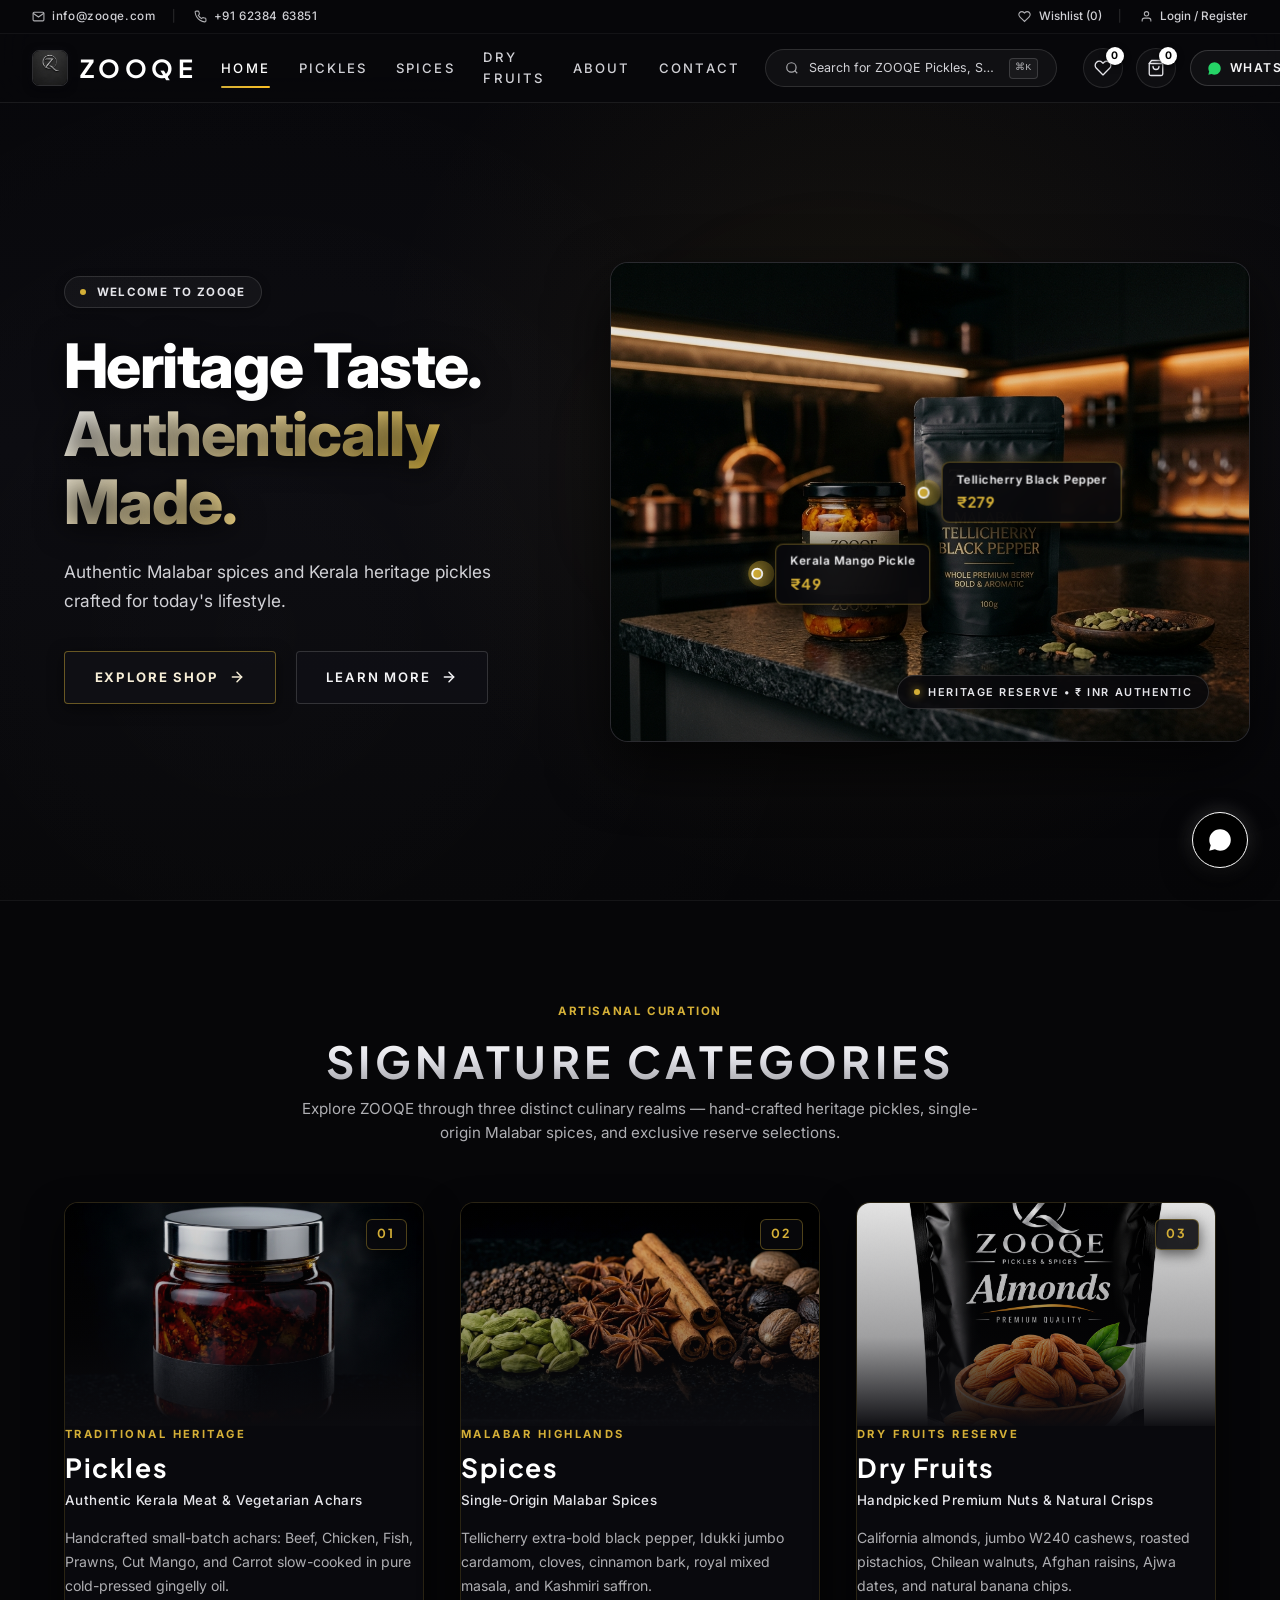
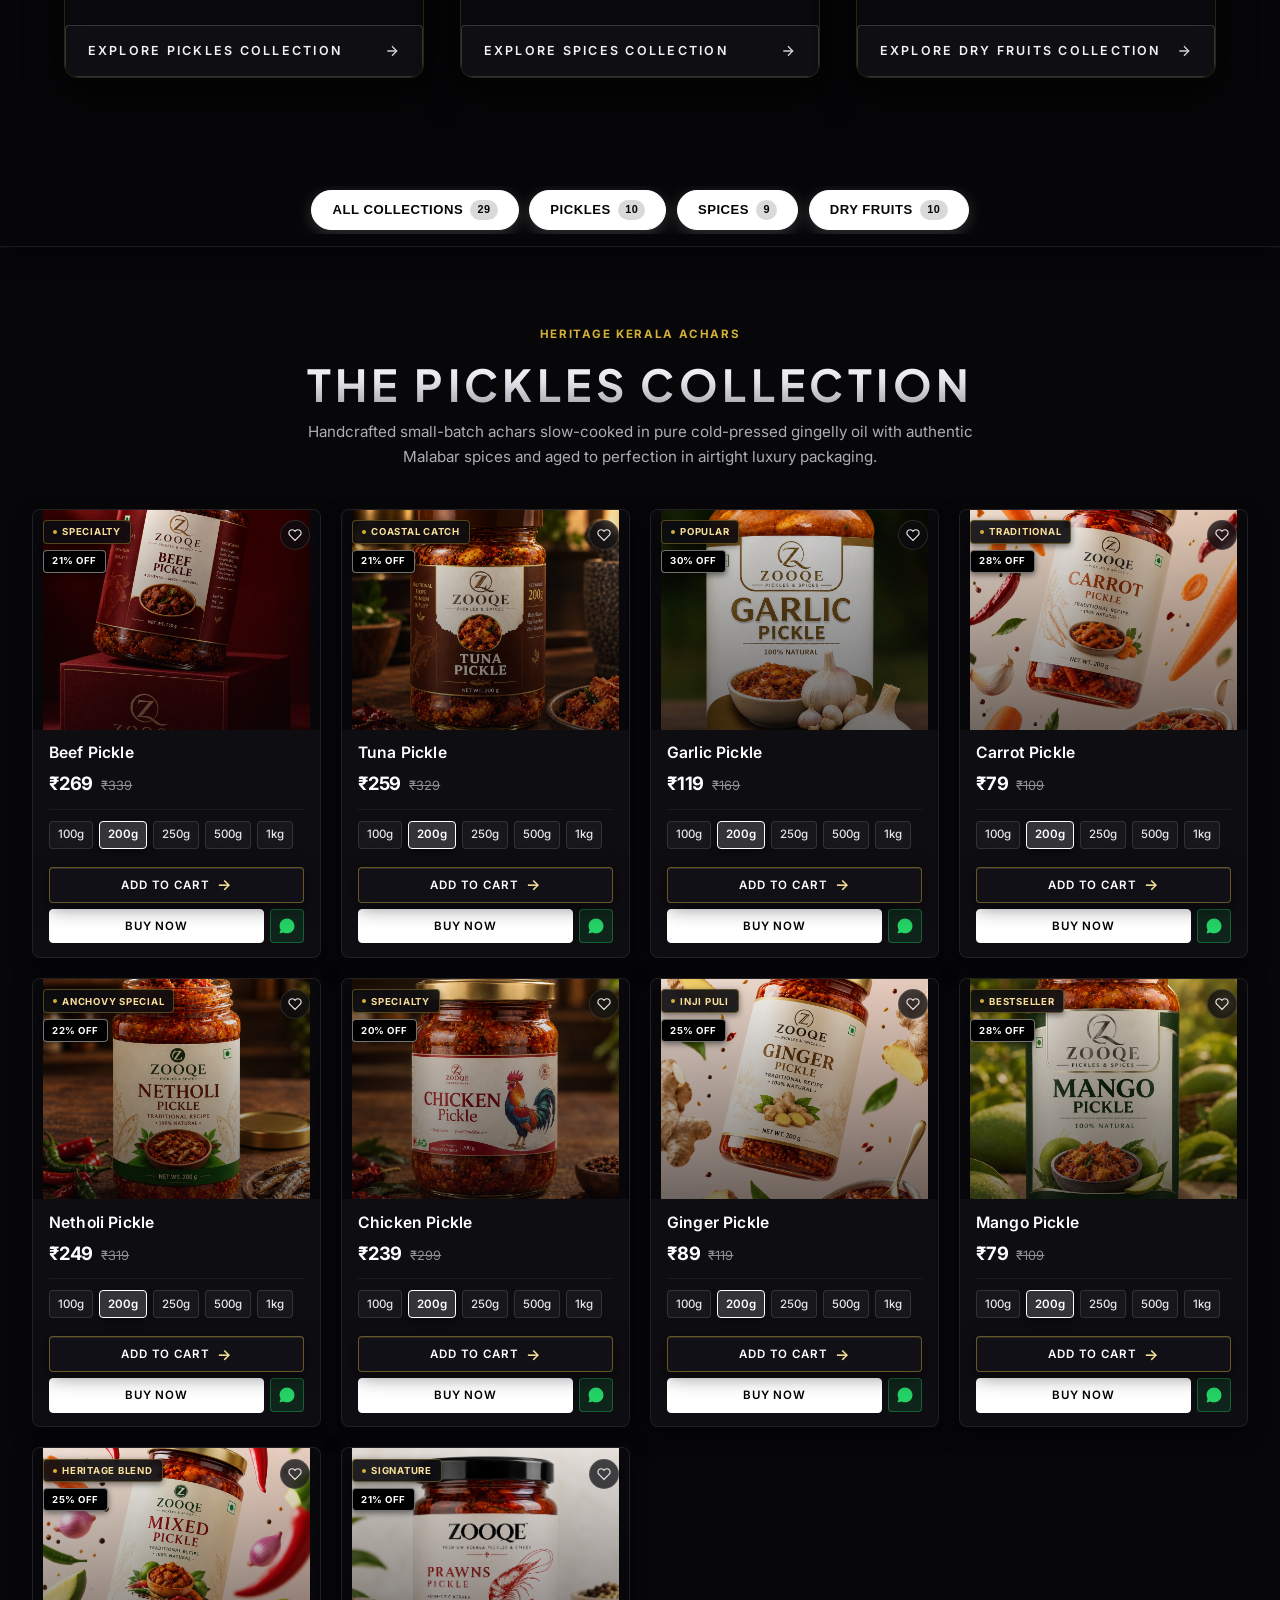
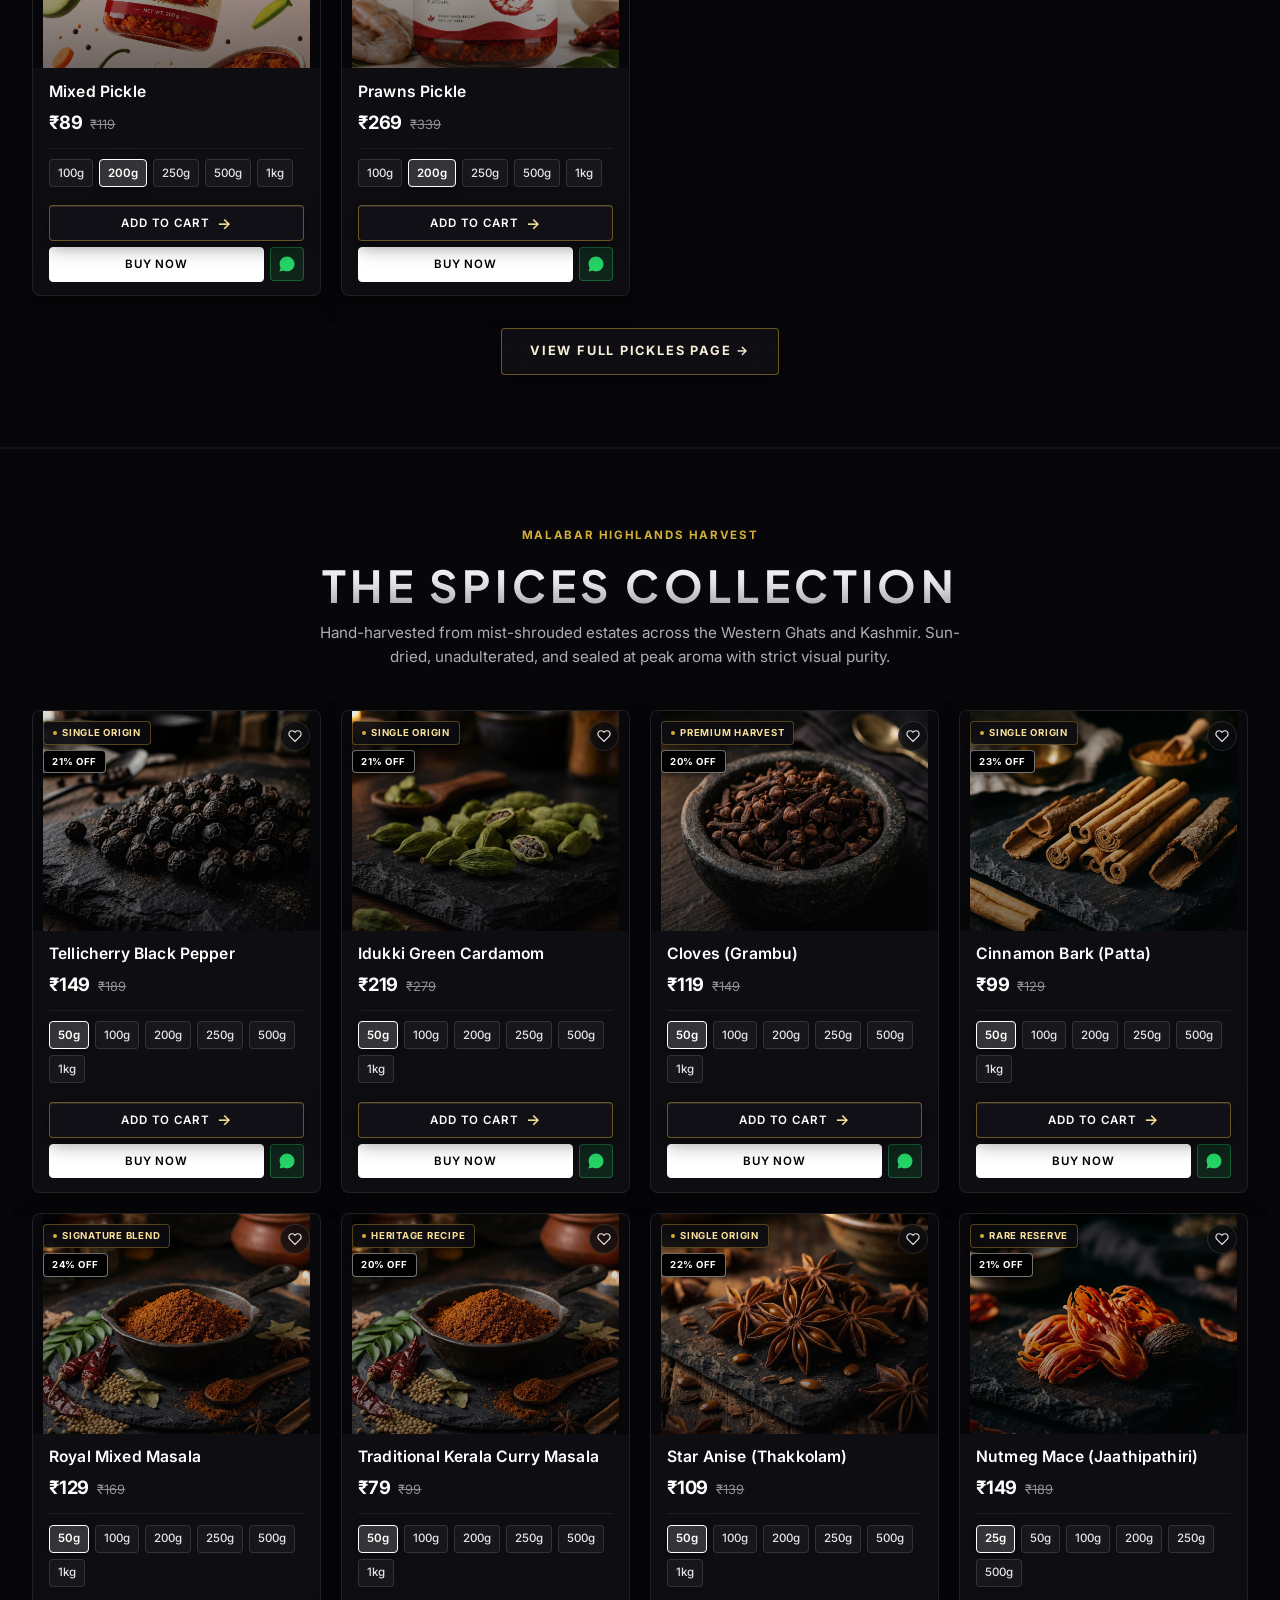
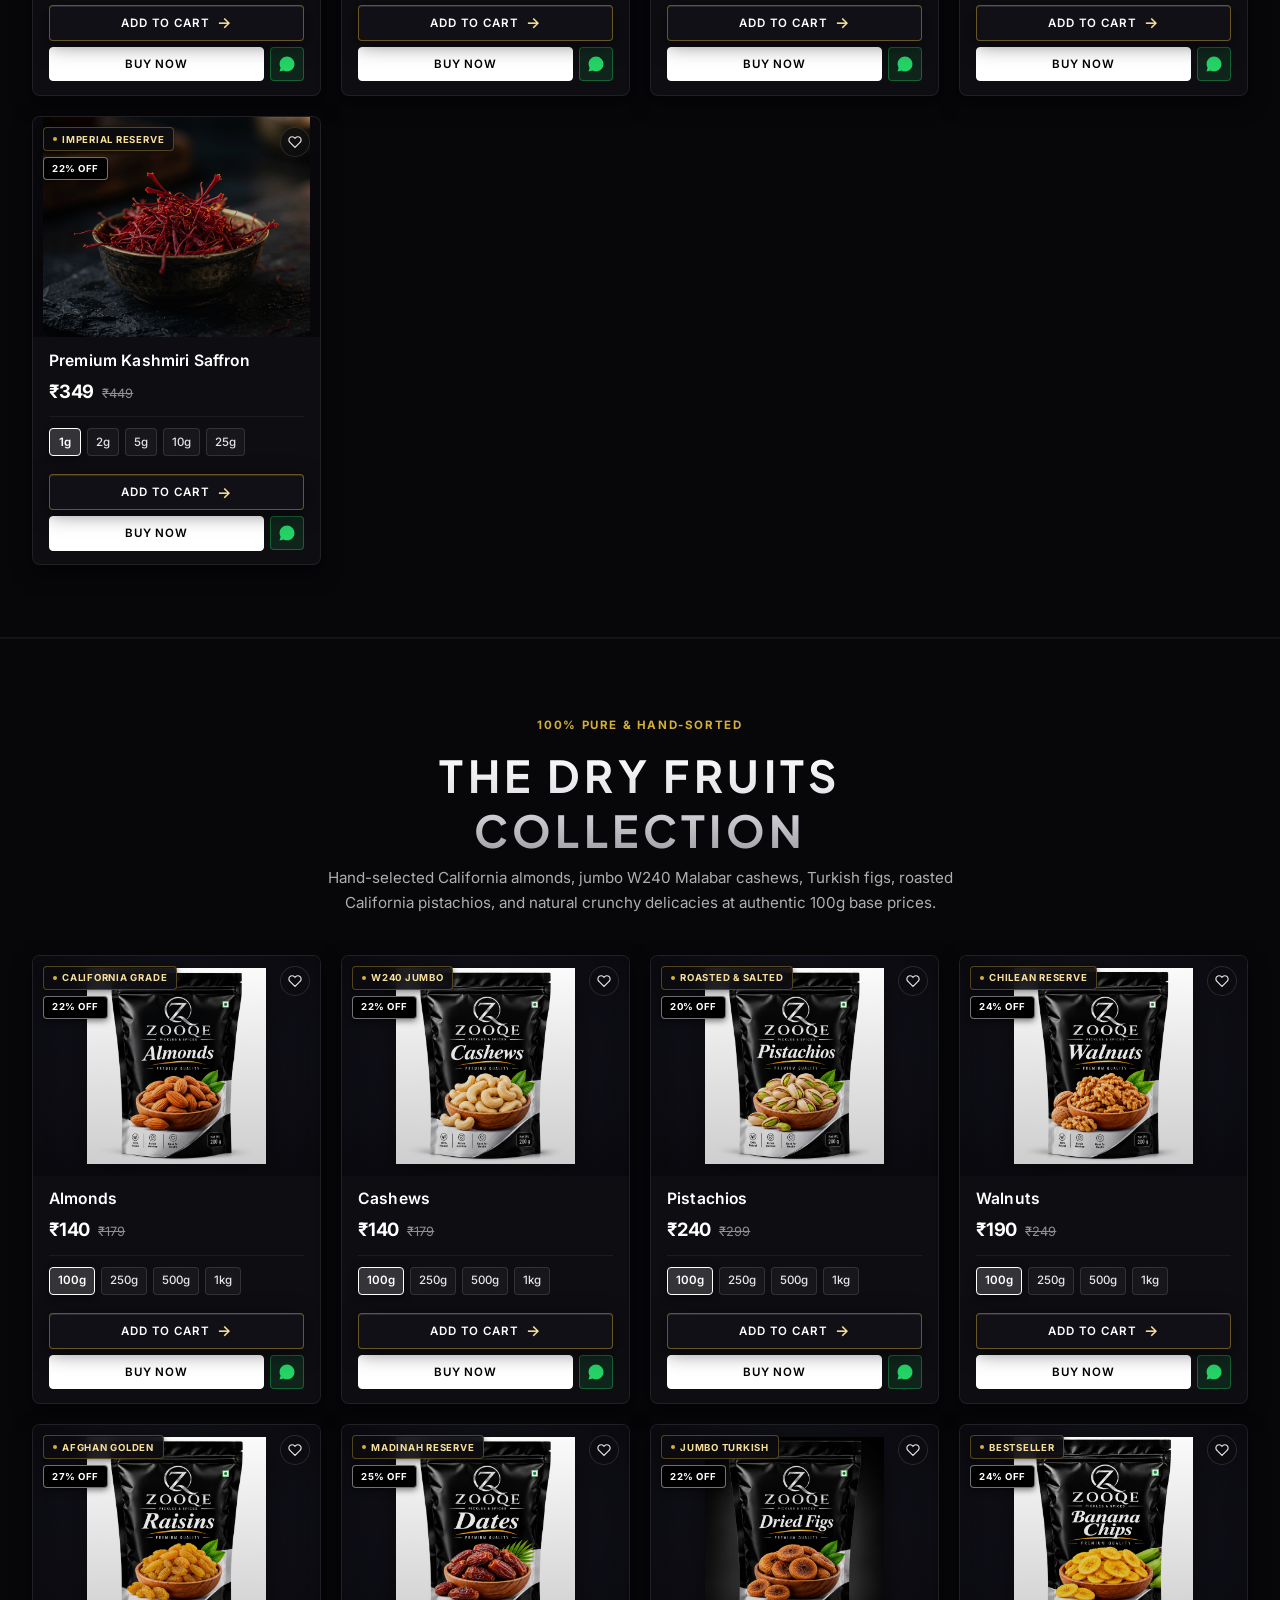
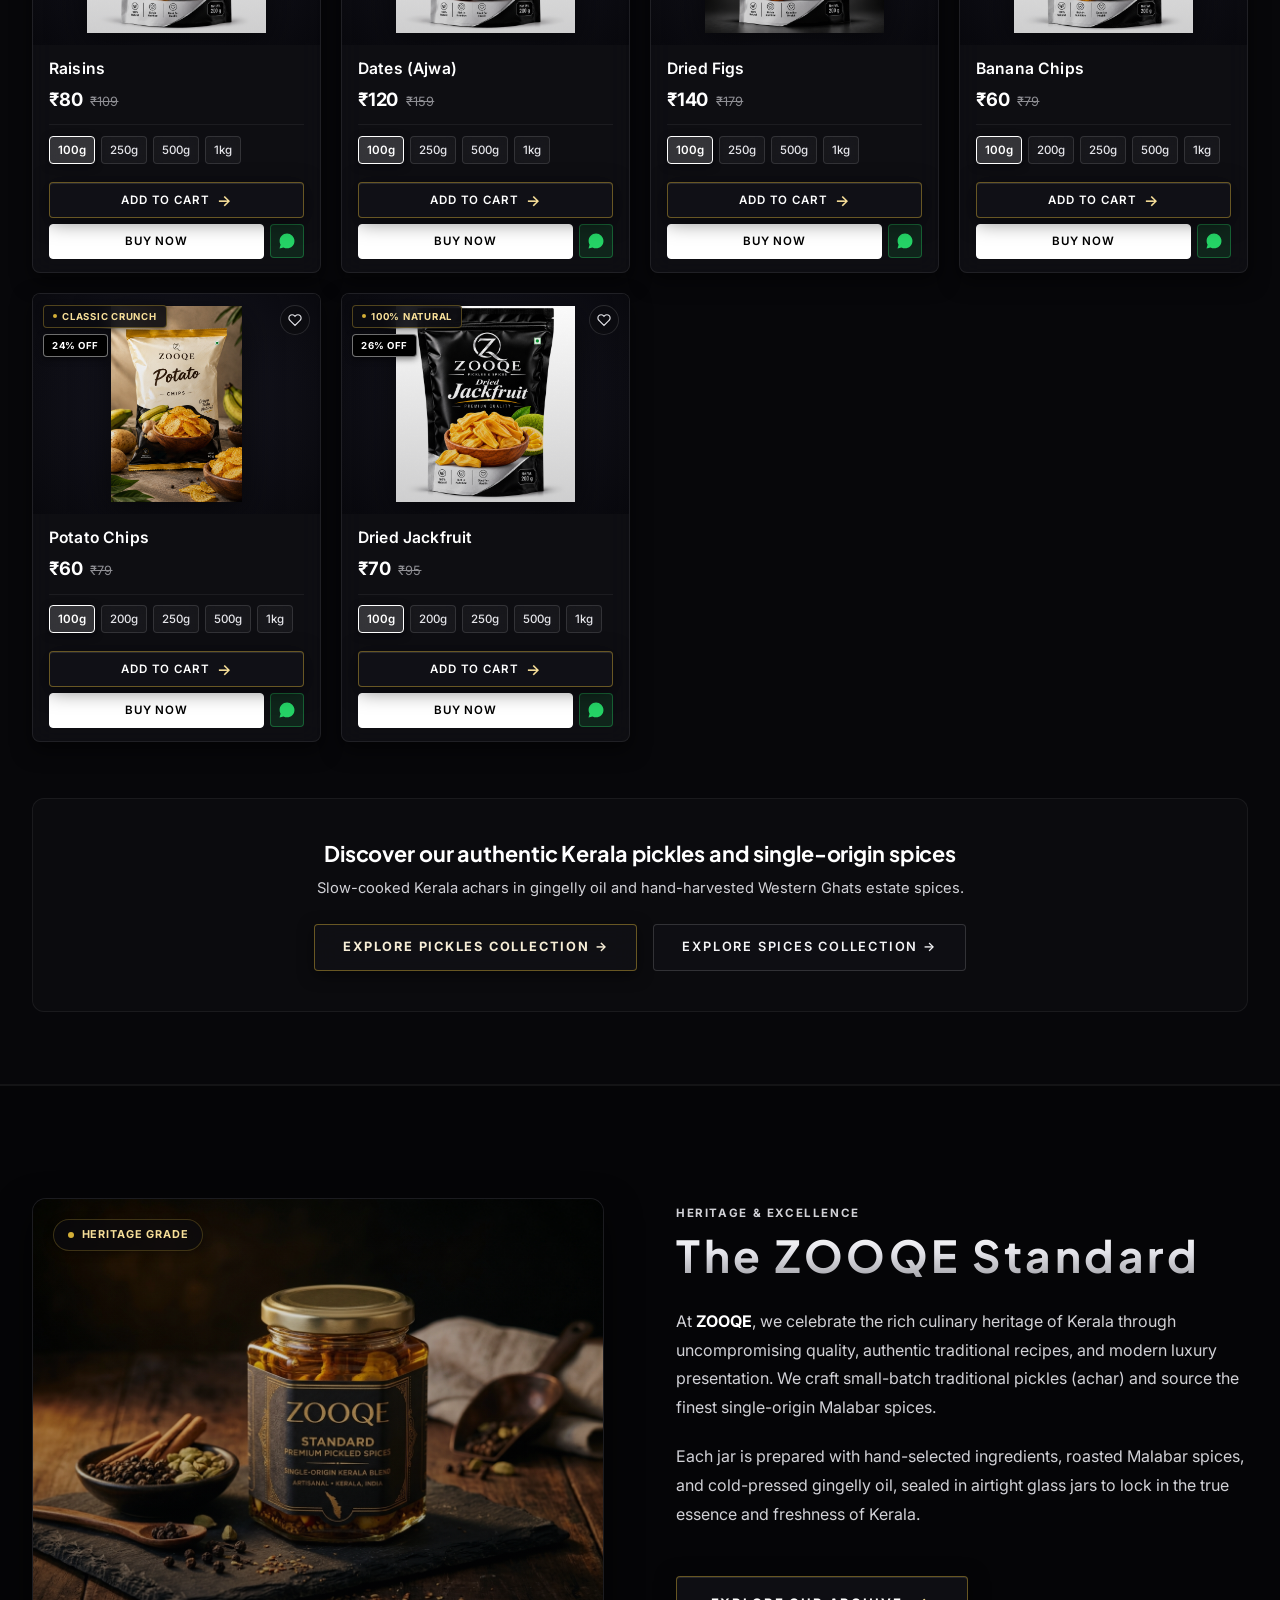
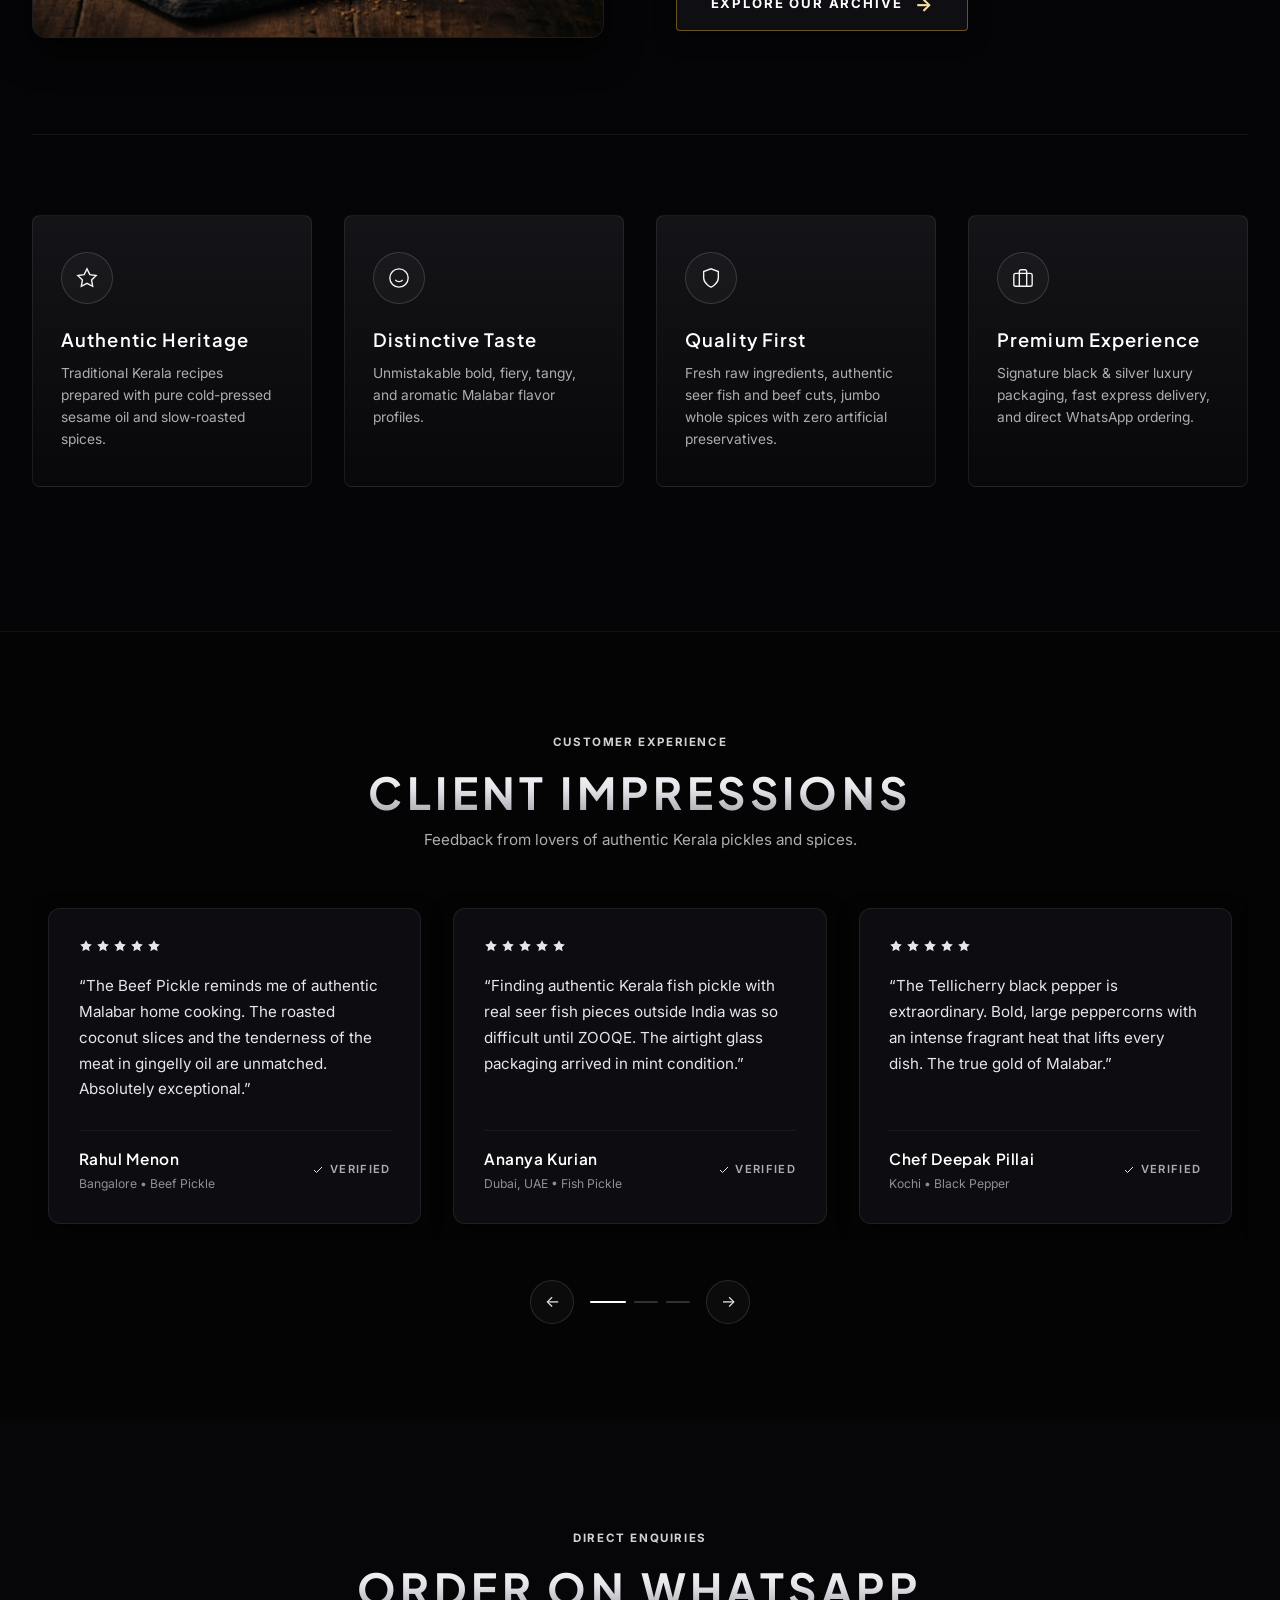
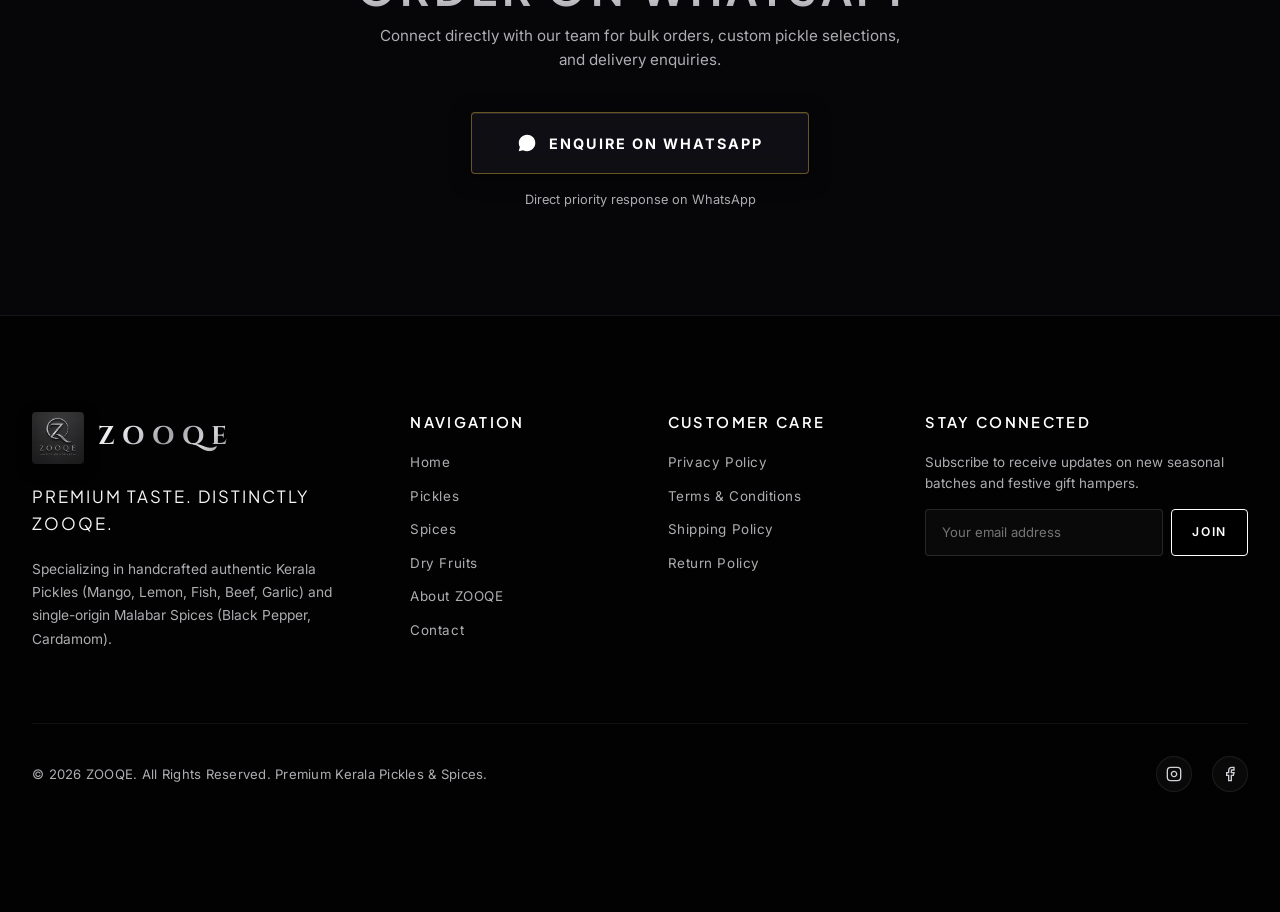
==== commit fdefcc9a: "Update store styles, scripts, and product pages" ====
--- a/index.html
+++ b/index.html
@@ -2,7 +2,7 @@
 <html lang="en">
 <head>
   <meta charset="UTF-8" />
-  <meta name="viewport" content="width=device-width, initial-scale=1.0, maximum-scale=5.0" />
+  <meta name="viewport" content="width=device-width, initial-scale=1.0">
   <title>ZOOQE — Premium Taste. Distinctly ZOOQE. | Kerala Pickles & Spices</title>
   <meta name="description" content="ZOOQE is a premium Kerala food brand specializing exclusively in authentic handcrafted Pickles (Mango, Lemon, Fish, Beef, Garlic) and single-origin Malabar Spices (Black Pepper, Cardamom)." />
   <meta name="keywords" content="ZOOQE, Kerala pickles, Kerala achar, Mango pickle, Fish pickle, Beef pickle, Lemon pickle, Garlic pickle, Tellicherry black pepper, Green cardamom, Malabar spices" />
@@ -24,6 +24,1269 @@
 
   <!-- Master Stylesheet -->
   <link rel="stylesheet" href="css/main.css?v=2.2" />
+  <!-- Mobile Hero Layout Override (< 768px / iPhone < 420px) -->
+  <style>
+/* Desktop & Universal Action Buttons Structure */
+.card-cta-actions-row,
+.product-card-actions {
+  display: flex;
+  flex-direction: column;
+  width: 100%;
+  gap: 6px;
+  margin-top: 8px;
+  box-sizing: border-box;
+}
+
+.card-secondary-row {
+  display: flex;
+  flex-direction: row;
+  gap: 6px;
+  width: 100%;
+  box-sizing: border-box;
+}
+
+.card-buy-btn,
+.btn-card-buy-now {
+  flex: 1;
+  min-height: 34px;
+  padding: 7px 8px;
+  font-size: 0.72rem;
+  font-weight: 600;
+  letter-spacing: 0.08em;
+  text-transform: uppercase;
+  background: #ffffff;
+  border: 1px solid #ffffff;
+  color: #000000;
+  border-radius: var(--radius-sm, 4px);
+  cursor: pointer;
+  display: inline-flex;
+  align-items: center;
+  justify-content: center;
+  transition: all var(--transition-fast);
+  white-space: nowrap;
+}
+
+.card-buy-btn:hover,
+.btn-card-buy-now:hover {
+  background: #e6be68;
+  border-color: #e6be68;
+  color: #000000;
+  box-shadow: 0 0 12px rgba(212, 175, 55, 0.3);
+}
+
+.card-secondary-row .card-wa-btn,
+.card-cta-actions-row .card-wa-btn {
+  width: 34px;
+  min-width: 34px;
+  min-height: 34px;
+  height: 34px;
+  border-radius: var(--radius-sm, 4px);
+  display: flex;
+  align-items: center;
+  justify-content: center;
+  background: rgba(37, 211, 102, 0.12);
+  border: 1px solid rgba(37, 211, 102, 0.35);
+  color: #25d366;
+  cursor: pointer;
+  transition: all var(--transition-fast);
+}
+
+.card-secondary-row .card-wa-btn:hover,
+.card-cta-actions-row .card-wa-btn:hover {
+  background: #25d366;
+  color: #000000;
+  box-shadow: 0 0 12px rgba(37, 211, 102, 0.4);
+}
+
+/* ========================================================
+   ZOOQE Mobile Responsive Overrides (< 768px)
+   ======================================================== */
+@media screen and (max-width: 768px) {
+  /* Header Right-Side Icons: Single Horizontal Row */
+  .site-header .nav-actions,
+  .navbar-inner .nav-actions,
+  .nav-center-right .nav-actions,
+  .nav-actions,
+  .header-actions,
+  header .right-actions {
+    display: flex !important;
+    flex-direction: row !important;
+    align-items: center !important;
+    justify-content: flex-end !important;
+    gap: 8px !important;
+    width: auto !important;
+    margin: 0 !important;
+    padding: 0 !important;
+  }
+
+  /* WhatsApp button in header: hide text, show only icon as a neat 36px circular button */
+  #nav-whatsapp-btn,
+  .nav-whatsapp-btn,
+  .nav-actions .nav-whatsapp-btn,
+  .nav-actions button[class*="whatsapp"],
+  .header-actions .whatsapp-btn,
+  header .whatsapp-btn {
+    display: flex !important;
+    align-items: center !important;
+    justify-content: center !important;
+    width: 36px !important;
+    height: 36px !important;
+    min-width: 36px !important;
+    max-width: 36px !important;
+    padding: 0 !important;
+    border-radius: 50% !important;
+    flex-shrink: 0 !important;
+    background: rgba(255, 255, 255, 0.04) !important;
+    border: 1px solid rgba(255, 255, 255, 0.16) !important;
+  }
+
+  #nav-whatsapp-btn span,
+  .nav-whatsapp-btn span,
+  .header-actions .whatsapp-btn span,
+  .nav-actions .whatsapp-btn span,
+  header .whatsapp-btn span {
+    display: none !important;
+  }
+
+  #nav-whatsapp-btn svg,
+  .nav-whatsapp-btn svg,
+  .header-actions .whatsapp-btn svg,
+  header .whatsapp-btn svg {
+    width: 17px !important;
+    height: 17px !important;
+    margin: 0 !important;
+    display: block !important;
+  }
+
+  #nav-search-btn,
+  #nav-cart-btn,
+  #nav-hamburger {
+    display: flex !important;
+    width: 36px !important;
+    height: 36px !important;
+    align-items: center !important;
+    justify-content: center !important;
+    flex-shrink: 0 !important;
+  }
+
+  /* ==============================================================================
+   * Mobile Collection Sections Reset (< 768px): Vertical Stack & 2-Col Grid
+   * ============================================================================== */
+
+  /* 1. Reset Section Grid/Flex Container: Stack vertically into a single column */
+  .pickles-collection,
+  .pickles-collection-section,
+  .spices-collection,
+  .spices-collection-section,
+  .snacks-collection,
+  .snacks-collection-section,
+  .dryfruits-collection,
+  .dryfruits-collection-section,
+  .category-section,
+  .collection-layout,
+  .collection-section,
+  .section-container,
+  #pickles > .section-container,
+  #spices > .section-container,
+  #dry-fruits > .section-container,
+  #snacks > .section-container,
+  section[id="pickles"] > div,
+  section[id="spices"] > div,
+  section[id="dry-fruits"] > div,
+  section[id="snacks"] > div,
+  section > .section-container,
+  .collection-container {
+    display: flex !important;
+    flex-direction: column !important;
+    width: 100% !important;
+    max-width: 100% !important;
+    gap: 20px !important;
+    box-sizing: border-box !important;
+  }
+
+  /* 2. Header/Text Side: Full width, centered text, bottom margin */
+  .section-header,
+  .section-header-center,
+  .collection-intro,
+  .category-intro,
+  .category-header,
+  .collection-header,
+  .section-intro,
+  .collection-text-col,
+  .section-left-col,
+  .pickles-collection-section .section-header-center,
+  .spices-collection-section .section-header-center,
+  .snacks-collection-section .section-header-center,
+  .dryfruits-collection-section .section-header-center,
+  #pickles .section-header-center,
+  #spices .section-header-center,
+  #dry-fruits .section-header-center,
+  #snacks .section-header-center,
+  .category-page-hero {
+    width: 100% !important;
+    max-width: 100% !important;
+    text-align: center !important;
+    margin-bottom: 12px !important;
+    box-sizing: border-box !important;
+  }
+
+  /* 3. Products Grid Container: Clean 2-column mobile grid */
+  .products-grid,
+  .product-grid,
+  .collection-grid,
+  .collections-products-grid,
+  .pickles-grid,
+  .pickle-grid,
+  .spices-grid,
+  .spice-grid,
+  .snacks-grid,
+  .snack-grid,
+  .dryfruits-grid,
+  .dryfruit-grid,
+  .collection-right-col,
+  .products-column,
+  #pickles .pickles-grid,
+  #spices .spices-grid,
+  #dry-fruits .dryfruits-grid,
+  #snacks .snacks-grid,
+  #pickles .products-grid,
+  #spices .products-grid,
+  #dry-fruits .products-grid,
+  #snacks .products-grid,
+  div[class*="products-grid"],
+  div[class*="collection-grid"],
+  section:not(#collections) > .products-grid {
+    width: 100% !important;
+    max-width: 100% !important;
+    display: grid !important;
+    grid-template-columns: repeat(2, 1fr) !important;
+    gap: 10px !important;
+    padding: 0 !important;
+    margin: 0 !important;
+    box-sizing: border-box !important;
+  }
+
+  /* Product Card Container: Compact padding, no forced min-height, overflow hidden */
+  article,
+  .product-card,
+  .pickle-card,
+  .spice-card,
+  .snack-card,
+  .dryfruit-card,
+  div[class*="product-card"],
+  div[class*="pickle-card"],
+  div[class*="spice-card"],
+  div[class*="snack-card"],
+  div[class*="dryfruit-card"],
+  div[class*="product-item"] {
+    width: 100% !important;
+    max-width: 100% !important;
+    padding: 8px !important;
+    margin: 0 !important;
+    display: flex !important;
+    flex-direction: column !important;
+    justify-content: space-between !important;
+    box-sizing: border-box !important;
+    min-height: unset !important;
+    height: auto !important;
+    overflow: hidden !important;
+  }
+
+  .product-card img,
+  .pickle-card-img,
+  .spice-card-img,
+  .snack-card-img,
+  .dryfruit-card-img,
+  .product-item img {
+    height: 135px !important;
+    max-height: 135px !important;
+    width: 100% !important;
+    object-fit: contain !important;
+    margin-bottom: 4px !important;
+  }
+
+  .product-card h3,
+  .pickle-card-title,
+  .spice-card-title,
+  .snack-card-title,
+  .product-title {
+    font-size: 0.85rem !important;
+    line-height: 1.2 !important;
+    margin: 4px 0 2px 0 !important;
+    white-space: nowrap !important;
+    overflow: hidden !important;
+    text-overflow: ellipsis !important;
+  }
+
+  .price,
+  span[class*="price"],
+  div[class*="price"],
+  .pickle-card-pricing-row,
+  .spice-card-pricing-row,
+  .snack-card-pricing-row,
+  .product-card-pricing {
+    font-size: 0.95rem !important;
+    font-weight: 700 !important;
+    margin-bottom: 4px !important;
+  }
+
+  .pickle-card-content,
+  .spice-card-content,
+  .snack-card-content,
+  .dryfruit-card-content,
+  .product-card-body {
+    padding: 4px 0 0 0 !important;
+    display: flex !important;
+    flex-direction: column !important;
+    justify-content: space-between !important;
+    flex: 1 1 auto !important;
+    min-height: unset !important;
+    height: auto !important;
+    overflow: hidden !important;
+  }
+
+  .pickle-card-bottom-block,
+  .spice-card-bottom-block,
+  .snack-card-bottom-block,
+  .dryfruit-card-bottom-block {
+    margin-top: auto !important;
+    padding: 0 !important;
+    min-height: unset !important;
+    display: flex !important;
+    flex-direction: column !important;
+    width: 100% !important;
+    overflow: hidden !important;
+  }
+
+  /* Hide Weight Selectors: Completely hide grams / weight variant buttons in cards */
+  .pickle-weight-selector-wrap,
+  .spice-weight-selector-wrap,
+  .snack-weight-selector-wrap,
+  .dryfruit-weight-selector-wrap,
+  .pickle-weight-pills,
+  .spice-weight-pills,
+  .snack-weight-pills,
+  .dryfruit-weight-pills,
+  .pickle-weight-btn,
+  .spice-weight-btn,
+  .snack-weight-btn,
+  .weight-selector,
+  .variant-selector,
+  .weight-pills,
+  .product-card-sizes,
+  .product-card .product-card-sizes,
+  .size-tag,
+  div[class*="weight"],
+  div[class*="variant"],
+  div[class*="size-tag"],
+  [class*="weight-selector"],
+  [class*="weight-pills"],
+  [class*="variant-selector"],
+  .product-card [class*="sizes"],
+  .product-card [class*="weight"],
+  .product-card [class*="variant"],
+  .pickle-card .pickle-weight-selector-wrap,
+  .spice-card .spice-weight-selector-wrap,
+  .snack-card .snack-weight-selector-wrap,
+  .dryfruit-card .snack-weight-selector-wrap {
+    display: none !important;
+  }
+
+  /* Keep product detail modal options and BUY NOW fully visible and interactive */
+  .product-modal-container .variant-btn,
+  .product-modal-container .product-modal-variants,
+  .product-modal-container [class*="variant"],
+  .product-modal-container .btn-detail-buy,
+  #modal-buy-now-btn {
+    display: inline-flex !important;
+  }
+
+  /* Action Container on mobile */
+  .card-actions,
+  .product-actions,
+  .card-cta-actions-row,
+  .product-card-actions,
+  .pickle-card-cta-wrap,
+  .spice-card-cta-wrap,
+  .snack-card-cta-wrap,
+  .dryfruit-card-cta-wrap {
+    display: block !important;
+    width: 100% !important;
+    margin-top: 6px !important;
+    margin-bottom: 0 !important;
+    padding: 0 !important;
+    box-sizing: border-box !important;
+    overflow: hidden !important;
+  }
+
+  /* "ADD TO CART" is the ONLY main button visible on mobile product grid cards */
+  .btn-archive-cta,
+  .pickle-card-add-btn,
+  .spice-card-add-btn,
+  .snack-card-add-btn,
+  .dryfruit-card-add-btn,
+  .btn-card-add-cart,
+  .add-to-cart-btn,
+  .btn-cart {
+    width: 100% !important;
+    display: block !important;
+    padding: 8px 4px !important;
+    font-size: 0.75rem !important;
+    font-weight: 700 !important;
+    text-align: center !important;
+    border-radius: 4px !important;
+    box-sizing: border-box !important;
+    white-space: nowrap !important;
+    cursor: pointer !important;
+    background: rgba(255, 255, 255, 0.08) !important;
+    border: 1px solid rgba(255, 255, 255, 0.22) !important;
+    color: #ffffff !important;
+    line-height: 1.2 !important;
+    overflow: hidden !important;
+    text-overflow: ellipsis !important;
+    letter-spacing: 0.02em !important;
+  }
+
+  .btn-archive-text {
+    font-size: 0.75rem !important;
+    font-weight: 700 !important;
+    white-space: nowrap !important;
+    letter-spacing: 0.02em !important;
+  }
+
+  .btn-archive-arrow,
+  .btn-archive-underline,
+  .btn-card-add-cart svg {
+    display: none !important;
+  }
+
+  /* Hide "BUY NOW" button from card grid view (available inside product details page) */
+  .product-card .btn-card-buy-now,
+  .product-card .card-buy-btn,
+  .product-card .buy-now-btn,
+  .pickle-card .pickle-card-buy-btn,
+  .spice-card .spice-card-buy-btn,
+  .snack-card .snack-card-buy-btn,
+  .dryfruit-card .dryfruit-card-buy-btn,
+  .btn-card-buy-now,
+  .card-buy-btn,
+  .pickle-card-buy-btn,
+  .spice-card-buy-btn,
+  .snack-card-buy-btn,
+  .dryfruit-card-buy-btn,
+  .buy-now-btn,
+  .card-secondary-row,
+  .card-buy-wa-row,
+  .card-buy-row {
+    display: none !important;
+  }
+
+  /* Hide inline WhatsApp icon button from cards (floating widget is available) */
+  .card-wa-btn,
+  .pickle-card-wa-btn,
+  .spice-card-wa-btn,
+  .snack-card-wa-btn,
+  .dryfruit-card-wa-btn,
+  .archive-card-wa-btn,
+  .product-card .card-wa-btn,
+  .product-card-actions .card-wa-btn,
+  .card-cta-actions-row .card-wa-btn,
+  .pickle-card-cta-wrap .card-wa-btn,
+  .spice-card-cta-wrap .card-wa-btn,
+  .snack-card-cta-wrap .card-wa-btn,
+  .dryfruit-card-cta-wrap .card-wa-btn,
+  button[class*="card-wa-btn"],
+  a[class*="card-wa-btn"] {
+    display: none !important;
+  }
+
+  /* Floating WhatsApp widget remains visible and accessible */
+  .floating-whatsapp-btn {
+    display: flex !important;
+    bottom: 15px !important;
+    right: 15px !important;
+    z-index: 99 !important;
+  }
+
+  /* ========================================================
+     Signature Categories Section Layout (< 768px)
+     ======================================================== */
+  #collections .section-container,
+  .collections-section .section-container {
+    display: block !important;
+    width: 100% !important;
+    max-width: 100% !important;
+    padding: 0 1rem !important;
+    box-sizing: border-box !important;
+  }
+
+  .categories-showcase-grid,
+  .categories-grid,
+  .signature-categories-container,
+  .category-cards,
+  #collections .categories-showcase-grid {
+    display: flex !important;
+    flex-direction: column !important;
+    grid-template-columns: 1fr !important;
+    width: 100% !important;
+    gap: 16px !important;
+    margin-top: 1.5rem !important;
+    padding: 0 !important;
+    box-sizing: border-box !important;
+  }
+
+  .category-showcase-card,
+  .category-card,
+  [class*="category-card"],
+  [class*="category-showcase-card"] {
+    display: flex !important;
+    flex-direction: column !important;
+    width: 100% !important;
+    min-width: 100% !important;
+    max-width: 100% !important;
+    box-sizing: border-box !important;
+    padding: 16px !important;
+    margin: 0 !important;
+    border-radius: var(--radius-lg, 12px) !important;
+    min-height: auto !important;
+    height: auto !important;
+    overflow: hidden !important;
+    background: rgba(11, 11, 15, 0.95) !important;
+    border: 1px solid rgba(212, 175, 55, 0.22) !important;
+  }
+
+  .category-showcase-card .category-card-media,
+  .category-card .category-card-media {
+    position: relative !important;
+    width: 100% !important;
+    height: 180px !important;
+    min-height: 180px !important;
+    max-height: 200px !important;
+    border-radius: var(--radius-md, 8px) !important;
+    overflow: hidden !important;
+    margin-bottom: 12px !important;
+  }
+
+  .category-showcase-card .category-card-img,
+  .category-card .category-card-img {
+    width: 100% !important;
+    height: 100% !important;
+    max-height: 100% !important;
+    object-fit: cover !important;
+    display: block !important;
+  }
+
+  .category-card-body,
+  .category-showcase-card .category-card-body {
+    padding: 0 !important;
+    width: 100% !important;
+    box-sizing: border-box !important;
+    display: flex !important;
+    flex-direction: column !important;
+    gap: 6px !important;
+    overflow: visible !important;
+  }
+
+  .category-card-eyebrow,
+  .category-showcase-card .category-card-eyebrow {
+    font-size: 0.72rem !important;
+    letter-spacing: 0.12em !important;
+    font-weight: 700 !important;
+    color: #d4af37 !important;
+    text-transform: uppercase !important;
+    white-space: normal !important;
+    line-height: 1.3 !important;
+    margin: 0 !important;
+  }
+
+  .category-card-title,
+  .category-showcase-card .category-card-title {
+    font-size: 1.35rem !important;
+    font-weight: 700 !important;
+    color: #ffffff !important;
+    line-height: 1.25 !important;
+    margin: 0 !important;
+    white-space: normal !important;
+    overflow: visible !important;
+    text-overflow: unset !important;
+  }
+
+  .category-card-subtitle,
+  .category-showcase-card .category-card-subtitle {
+    font-size: 0.85rem !important;
+    font-weight: 600 !important;
+    color: rgba(255, 255, 255, 0.85) !important;
+    line-height: 1.4 !important;
+    margin: 0 !important;
+    white-space: normal !important;
+    overflow: visible !important;
+  }
+
+  .category-card-desc,
+  .category-showcase-card .category-card-desc {
+    font-size: 0.82rem !important;
+    line-height: 1.5 !important;
+    color: rgba(255, 255, 255, 0.65) !important;
+    margin: 0 !important;
+    white-space: normal !important;
+    overflow: visible !important;
+    text-overflow: unset !important;
+  }
+
+  .category-card-footer,
+  .category-showcase-card .category-card-footer {
+    display: flex !important;
+    align-items: center !important;
+    justify-content: space-between !important;
+    margin-top: 10px !important;
+    padding-top: 10px !important;
+    border-top: 1px solid rgba(255, 255, 255, 0.08) !important;
+  }
+
+  .category-card-link,
+  .category-showcase-card .category-card-link {
+    font-size: 0.78rem !important;
+    font-weight: 700 !important;
+    color: #d4af37 !important;
+    display: inline-flex !important;
+    align-items: center !important;
+    gap: 4px !important;
+  }
+
+}
+
+</style>
+  <style>
+/* Desktop & Universal Action Buttons Structure */
+.card-cta-actions-row,
+.product-card-actions {
+  display: flex;
+  flex-direction: column;
+  width: 100%;
+  gap: 6px;
+  margin-top: 8px;
+  box-sizing: border-box;
+}
+
+.card-secondary-row {
+  display: flex;
+  flex-direction: row;
+  gap: 6px;
+  width: 100%;
+  box-sizing: border-box;
+}
+
+.card-buy-btn,
+.btn-card-buy-now {
+  flex: 1;
+  min-height: 34px;
+  padding: 7px 8px;
+  font-size: 0.72rem;
+  font-weight: 600;
+  letter-spacing: 0.08em;
+  text-transform: uppercase;
+  background: #ffffff;
+  border: 1px solid #ffffff;
+  color: #000000;
+  border-radius: var(--radius-sm, 4px);
+  cursor: pointer;
+  display: inline-flex;
+  align-items: center;
+  justify-content: center;
+  transition: all var(--transition-fast);
+  white-space: nowrap;
+}
+
+.card-buy-btn:hover,
+.btn-card-buy-now:hover {
+  background: #e6be68;
+  border-color: #e6be68;
+  color: #000000;
+  box-shadow: 0 0 12px rgba(212, 175, 55, 0.3);
+}
+
+.card-secondary-row .card-wa-btn,
+.card-cta-actions-row .card-wa-btn {
+  width: 34px;
+  min-width: 34px;
+  min-height: 34px;
+  height: 34px;
+  border-radius: var(--radius-sm, 4px);
+  display: flex;
+  align-items: center;
+  justify-content: center;
+  background: rgba(37, 211, 102, 0.12);
+  border: 1px solid rgba(37, 211, 102, 0.35);
+  color: #25d366;
+  cursor: pointer;
+  transition: all var(--transition-fast);
+}
+
+.card-secondary-row .card-wa-btn:hover,
+.card-cta-actions-row .card-wa-btn:hover {
+  background: #25d366;
+  color: #000000;
+  box-shadow: 0 0 12px rgba(37, 211, 102, 0.4);
+}
+
+/* ========================================================
+   ZOOQE Mobile Responsive Overrides (< 768px)
+   ======================================================== */
+@media screen and (max-width: 768px) {
+  /* Header Right-Side Icons: Single Horizontal Row */
+  .site-header .nav-actions,
+  .navbar-inner .nav-actions,
+  .nav-center-right .nav-actions,
+  .nav-actions,
+  .header-actions,
+  header .right-actions {
+    display: flex !important;
+    flex-direction: row !important;
+    align-items: center !important;
+    justify-content: flex-end !important;
+    gap: 8px !important;
+    width: auto !important;
+    margin: 0 !important;
+    padding: 0 !important;
+  }
+
+  /* WhatsApp button in header: hide text, show only icon as a neat 36px circular button */
+  #nav-whatsapp-btn,
+  .nav-whatsapp-btn,
+  .nav-actions .nav-whatsapp-btn,
+  .nav-actions button[class*="whatsapp"],
+  .header-actions .whatsapp-btn,
+  header .whatsapp-btn {
+    display: flex !important;
+    align-items: center !important;
+    justify-content: center !important;
+    width: 36px !important;
+    height: 36px !important;
+    min-width: 36px !important;
+    max-width: 36px !important;
+    padding: 0 !important;
+    border-radius: 50% !important;
+    flex-shrink: 0 !important;
+    background: rgba(255, 255, 255, 0.04) !important;
+    border: 1px solid rgba(255, 255, 255, 0.16) !important;
+  }
+
+  #nav-whatsapp-btn span,
+  .nav-whatsapp-btn span,
+  .header-actions .whatsapp-btn span,
+  .nav-actions .whatsapp-btn span,
+  header .whatsapp-btn span {
+    display: none !important;
+  }
+
+  #nav-whatsapp-btn svg,
+  .nav-whatsapp-btn svg,
+  .header-actions .whatsapp-btn svg,
+  header .whatsapp-btn svg {
+    width: 17px !important;
+    height: 17px !important;
+    margin: 0 !important;
+    display: block !important;
+  }
+
+  #nav-search-btn,
+  #nav-cart-btn,
+  #nav-hamburger {
+    display: flex !important;
+    width: 36px !important;
+    height: 36px !important;
+    align-items: center !important;
+    justify-content: center !important;
+    flex-shrink: 0 !important;
+  }
+
+  /* ==============================================================================
+   * Mobile Collection Sections Reset (< 768px): Vertical Stack & 2-Col Grid
+   * ============================================================================== */
+
+  /* 1. Reset Section Grid/Flex Container: Stack vertically into a single column */
+  .pickles-collection,
+  .pickles-collection-section,
+  .spices-collection,
+  .spices-collection-section,
+  .snacks-collection,
+  .snacks-collection-section,
+  .dryfruits-collection,
+  .dryfruits-collection-section,
+  .category-section,
+  .collection-layout,
+  .collection-section,
+  .section-container,
+  #pickles > .section-container,
+  #spices > .section-container,
+  #dry-fruits > .section-container,
+  #snacks > .section-container,
+  section[id="pickles"] > div,
+  section[id="spices"] > div,
+  section[id="dry-fruits"] > div,
+  section[id="snacks"] > div,
+  section > .section-container,
+  .collection-container {
+    display: flex !important;
+    flex-direction: column !important;
+    width: 100% !important;
+    max-width: 100% !important;
+    gap: 20px !important;
+    box-sizing: border-box !important;
+  }
+
+  /* 2. Header/Text Side: Full width, centered text, bottom margin */
+  .section-header,
+  .section-header-center,
+  .collection-intro,
+  .category-intro,
+  .category-header,
+  .collection-header,
+  .section-intro,
+  .collection-text-col,
+  .section-left-col,
+  .pickles-collection-section .section-header-center,
+  .spices-collection-section .section-header-center,
+  .snacks-collection-section .section-header-center,
+  .dryfruits-collection-section .section-header-center,
+  #pickles .section-header-center,
+  #spices .section-header-center,
+  #dry-fruits .section-header-center,
+  #snacks .section-header-center,
+  .category-page-hero {
+    width: 100% !important;
+    max-width: 100% !important;
+    text-align: center !important;
+    margin-bottom: 12px !important;
+    box-sizing: border-box !important;
+  }
+
+  /* 3. Products Grid Container: Clean 2-column mobile grid */
+  .products-grid,
+  .product-grid,
+  .collection-grid,
+  .collections-products-grid,
+  .pickles-grid,
+  .pickle-grid,
+  .spices-grid,
+  .spice-grid,
+  .snacks-grid,
+  .snack-grid,
+  .dryfruits-grid,
+  .dryfruit-grid,
+  .collection-right-col,
+  .products-column,
+  #pickles .pickles-grid,
+  #spices .spices-grid,
+  #dry-fruits .dryfruits-grid,
+  #snacks .snacks-grid,
+  #pickles .products-grid,
+  #spices .products-grid,
+  #dry-fruits .products-grid,
+  #snacks .products-grid,
+  div[class*="products-grid"],
+  div[class*="collection-grid"],
+  section:not(#collections) > .products-grid {
+    width: 100% !important;
+    max-width: 100% !important;
+    display: grid !important;
+    grid-template-columns: repeat(2, 1fr) !important;
+    gap: 10px !important;
+    padding: 0 !important;
+    margin: 0 !important;
+    box-sizing: border-box !important;
+  }
+
+  /* Product Card Container: Compact padding, no forced min-height, overflow hidden */
+  article,
+  .product-card,
+  .pickle-card,
+  .spice-card,
+  .snack-card,
+  .dryfruit-card,
+  div[class*="product-card"],
+  div[class*="pickle-card"],
+  div[class*="spice-card"],
+  div[class*="snack-card"],
+  div[class*="dryfruit-card"],
+  div[class*="product-item"] {
+    width: 100% !important;
+    max-width: 100% !important;
+    padding: 8px !important;
+    margin: 0 !important;
+    display: flex !important;
+    flex-direction: column !important;
+    justify-content: space-between !important;
+    box-sizing: border-box !important;
+    min-height: unset !important;
+    height: auto !important;
+    overflow: hidden !important;
+  }
+
+  .product-card img,
+  .pickle-card-img,
+  .spice-card-img,
+  .snack-card-img,
+  .dryfruit-card-img,
+  .product-item img {
+    height: 135px !important;
+    max-height: 135px !important;
+    width: 100% !important;
+    object-fit: contain !important;
+    margin-bottom: 4px !important;
+  }
+
+  .product-card h3,
+  .pickle-card-title,
+  .spice-card-title,
+  .snack-card-title,
+  .product-title {
+    font-size: 0.85rem !important;
+    line-height: 1.2 !important;
+    margin: 4px 0 2px 0 !important;
+    white-space: nowrap !important;
+    overflow: hidden !important;
+    text-overflow: ellipsis !important;
+  }
+
+  .price,
+  span[class*="price"],
+  div[class*="price"],
+  .pickle-card-pricing-row,
+  .spice-card-pricing-row,
+  .snack-card-pricing-row,
+  .product-card-pricing {
+    font-size: 0.95rem !important;
+    font-weight: 700 !important;
+    margin-bottom: 4px !important;
+  }
+
+  .pickle-card-content,
+  .spice-card-content,
+  .snack-card-content,
+  .dryfruit-card-content,
+  .product-card-body {
+    padding: 4px 0 0 0 !important;
+    display: flex !important;
+    flex-direction: column !important;
+    justify-content: space-between !important;
+    flex: 1 1 auto !important;
+    min-height: unset !important;
+    height: auto !important;
+    overflow: hidden !important;
+  }
+
+  .pickle-card-bottom-block,
+  .spice-card-bottom-block,
+  .snack-card-bottom-block,
+  .dryfruit-card-bottom-block {
+    margin-top: auto !important;
+    padding: 0 !important;
+    min-height: unset !important;
+    display: flex !important;
+    flex-direction: column !important;
+    width: 100% !important;
+    overflow: hidden !important;
+  }
+
+  /* Hide Weight Selectors: Completely hide grams / weight variant buttons in cards */
+  .pickle-weight-selector-wrap,
+  .spice-weight-selector-wrap,
+  .snack-weight-selector-wrap,
+  .dryfruit-weight-selector-wrap,
+  .pickle-weight-pills,
+  .spice-weight-pills,
+  .snack-weight-pills,
+  .dryfruit-weight-pills,
+  .pickle-weight-btn,
+  .spice-weight-btn,
+  .snack-weight-btn,
+  .weight-selector,
+  .variant-selector,
+  .weight-pills,
+  .product-card-sizes,
+  .product-card .product-card-sizes,
+  .size-tag,
+  div[class*="weight"],
+  div[class*="variant"],
+  div[class*="size-tag"],
+  [class*="weight-selector"],
+  [class*="weight-pills"],
+  [class*="variant-selector"],
+  .product-card [class*="sizes"],
+  .product-card [class*="weight"],
+  .product-card [class*="variant"],
+  .pickle-card .pickle-weight-selector-wrap,
+  .spice-card .spice-weight-selector-wrap,
+  .snack-card .snack-weight-selector-wrap,
+  .dryfruit-card .snack-weight-selector-wrap {
+    display: none !important;
+  }
+
+  /* Keep product detail modal options and BUY NOW fully visible and interactive */
+  .product-modal-container .variant-btn,
+  .product-modal-container .product-modal-variants,
+  .product-modal-container [class*="variant"],
+  .product-modal-container .btn-detail-buy,
+  #modal-buy-now-btn {
+    display: inline-flex !important;
+  }
+
+  /* Action Container on mobile */
+  .card-actions,
+  .product-actions,
+  .card-cta-actions-row,
+  .product-card-actions,
+  .pickle-card-cta-wrap,
+  .spice-card-cta-wrap,
+  .snack-card-cta-wrap,
+  .dryfruit-card-cta-wrap {
+    display: block !important;
+    width: 100% !important;
+    margin-top: 6px !important;
+    margin-bottom: 0 !important;
+    padding: 0 !important;
+    box-sizing: border-box !important;
+    overflow: hidden !important;
+  }
+
+  /* "ADD TO CART" is the ONLY main button visible on mobile product grid cards */
+  .btn-archive-cta,
+  .pickle-card-add-btn,
+  .spice-card-add-btn,
+  .snack-card-add-btn,
+  .dryfruit-card-add-btn,
+  .btn-card-add-cart,
+  .add-to-cart-btn,
+  .btn-cart {
+    width: 100% !important;
+    display: block !important;
+    padding: 8px 4px !important;
+    font-size: 0.75rem !important;
+    font-weight: 700 !important;
+    text-align: center !important;
+    border-radius: 4px !important;
+    box-sizing: border-box !important;
+    white-space: nowrap !important;
+    cursor: pointer !important;
+    background: rgba(255, 255, 255, 0.08) !important;
+    border: 1px solid rgba(255, 255, 255, 0.22) !important;
+    color: #ffffff !important;
+    line-height: 1.2 !important;
+    overflow: hidden !important;
+    text-overflow: ellipsis !important;
+    letter-spacing: 0.02em !important;
+  }
+
+  .btn-archive-text {
+    font-size: 0.75rem !important;
+    font-weight: 700 !important;
+    white-space: nowrap !important;
+    letter-spacing: 0.02em !important;
+  }
+
+  .btn-archive-arrow,
+  .btn-archive-underline,
+  .btn-card-add-cart svg {
+    display: none !important;
+  }
+
+  /* Hide "BUY NOW" button from card grid view (available inside product details page) */
+  .product-card .btn-card-buy-now,
+  .product-card .card-buy-btn,
+  .product-card .buy-now-btn,
+  .pickle-card .pickle-card-buy-btn,
+  .spice-card .spice-card-buy-btn,
+  .snack-card .snack-card-buy-btn,
+  .dryfruit-card .dryfruit-card-buy-btn,
+  .btn-card-buy-now,
+  .card-buy-btn,
+  .pickle-card-buy-btn,
+  .spice-card-buy-btn,
+  .snack-card-buy-btn,
+  .dryfruit-card-buy-btn,
+  .buy-now-btn,
+  .card-secondary-row,
+  .card-buy-wa-row,
+  .card-buy-row {
+    display: none !important;
+  }
+
+  /* Hide inline WhatsApp icon button from cards (floating widget is available) */
+  .card-wa-btn,
+  .pickle-card-wa-btn,
+  .spice-card-wa-btn,
+  .snack-card-wa-btn,
+  .dryfruit-card-wa-btn,
+  .archive-card-wa-btn,
+  .product-card .card-wa-btn,
+  .product-card-actions .card-wa-btn,
+  .card-cta-actions-row .card-wa-btn,
+  .pickle-card-cta-wrap .card-wa-btn,
+  .spice-card-cta-wrap .card-wa-btn,
+  .snack-card-cta-wrap .card-wa-btn,
+  .dryfruit-card-cta-wrap .card-wa-btn,
+  button[class*="card-wa-btn"],
+  a[class*="card-wa-btn"] {
+    display: none !important;
+  }
+
+  /* Floating WhatsApp widget remains visible and accessible */
+  .floating-whatsapp-btn {
+    display: flex !important;
+    bottom: 15px !important;
+    right: 15px !important;
+    z-index: 99 !important;
+  }
+
+  /* ========================================================
+     Signature Categories Section Layout (< 768px)
+     ======================================================== */
+  #collections .section-container,
+  .collections-section .section-container {
+    display: block !important;
+    width: 100% !important;
+    max-width: 100% !important;
+    padding: 0 1rem !important;
+    box-sizing: border-box !important;
+  }
+
+  .categories-showcase-grid,
+  .categories-grid,
+  .signature-categories-container,
+  .category-cards,
+  #collections .categories-showcase-grid {
+    display: flex !important;
+    flex-direction: column !important;
+    grid-template-columns: 1fr !important;
+    width: 100% !important;
+    gap: 16px !important;
+    margin-top: 1.5rem !important;
+    padding: 0 !important;
+    box-sizing: border-box !important;
+  }
+
+  .category-showcase-card,
+  .category-card,
+  [class*="category-card"],
+  [class*="category-showcase-card"] {
+    display: flex !important;
+    flex-direction: column !important;
+    width: 100% !important;
+    min-width: 100% !important;
+    max-width: 100% !important;
+    box-sizing: border-box !important;
+    padding: 16px !important;
+    margin: 0 !important;
+    border-radius: var(--radius-lg, 12px) !important;
+    min-height: auto !important;
+    height: auto !important;
+    overflow: hidden !important;
+    background: rgba(11, 11, 15, 0.95) !important;
+    border: 1px solid rgba(212, 175, 55, 0.22) !important;
+  }
+
+  .category-showcase-card .category-card-media,
+  .category-card .category-card-media {
+    position: relative !important;
+    width: 100% !important;
+    height: 180px !important;
+    min-height: 180px !important;
+    max-height: 200px !important;
+    border-radius: var(--radius-md, 8px) !important;
+    overflow: hidden !important;
+    margin-bottom: 12px !important;
+  }
+
+  .category-showcase-card .category-card-img,
+  .category-card .category-card-img {
+    width: 100% !important;
+    height: 100% !important;
+    max-height: 100% !important;
+    object-fit: cover !important;
+    display: block !important;
+  }
+
+  .category-card-body,
+  .category-showcase-card .category-card-body {
+    padding: 0 !important;
+    width: 100% !important;
+    box-sizing: border-box !important;
+    display: flex !important;
+    flex-direction: column !important;
+    gap: 6px !important;
+    overflow: visible !important;
+  }
+
+  .category-card-eyebrow,
+  .category-showcase-card .category-card-eyebrow {
+    font-size: 0.72rem !important;
+    letter-spacing: 0.12em !important;
+    font-weight: 700 !important;
+    color: #d4af37 !important;
+    text-transform: uppercase !important;
+    white-space: normal !important;
+    line-height: 1.3 !important;
+    margin: 0 !important;
+  }
+
+  .category-card-title,
+  .category-showcase-card .category-card-title {
+    font-size: 1.35rem !important;
+    font-weight: 700 !important;
+    color: #ffffff !important;
+    line-height: 1.25 !important;
+    margin: 0 !important;
+    white-space: normal !important;
+    overflow: visible !important;
+    text-overflow: unset !important;
+  }
+
+  .category-card-subtitle,
+  .category-showcase-card .category-card-subtitle {
+    font-size: 0.85rem !important;
+    font-weight: 600 !important;
+    color: rgba(255, 255, 255, 0.85) !important;
+    line-height: 1.4 !important;
+    margin: 0 !important;
+    white-space: normal !important;
+    overflow: visible !important;
+  }
+
+  .category-card-desc,
+  .category-showcase-card .category-card-desc {
+    font-size: 0.82rem !important;
+    line-height: 1.5 !important;
+    color: rgba(255, 255, 255, 0.65) !important;
+    margin: 0 !important;
+    white-space: normal !important;
+    overflow: visible !important;
+    text-overflow: unset !important;
+  }
+
+  .category-card-footer,
+  .category-showcase-card .category-card-footer {
+    display: flex !important;
+    align-items: center !important;
+    justify-content: space-between !important;
+    margin-top: 10px !important;
+    padding-top: 10px !important;
+    border-top: 1px solid rgba(255, 255, 255, 0.08) !important;
+  }
+
+  .category-card-link,
+  .category-showcase-card .category-card-link {
+    font-size: 0.78rem !important;
+    font-weight: 700 !important;
+    color: #d4af37 !important;
+    display: inline-flex !important;
+    align-items: center !important;
+    gap: 4px !important;
+  }
+
+}
+
+</style>
 </head>
 <body>
 
@@ -35,6 +1298,35 @@
     <div class="loader-brand-title">ZOOQE</div>
     <div class="loader-bar"></div>
   </div>
+  <script>
+    (function() {
+      var dismissed = false;
+      function dismissPreloader() {
+        if (dismissed) return;
+        dismissed = true;
+        var loaders = document.querySelectorAll('#page-loader, #preloader, .page-loader, .loader');
+        loaders.forEach(function(l) {
+          if (!l) return;
+          l.classList.add('loaded');
+          l.style.opacity = '0';
+          l.style.pointerEvents = 'none';
+          setTimeout(function() {
+            l.style.display = 'none';
+          }, 400);
+        });
+      }
+
+      if (document.readyState === 'complete' || document.readyState === 'interactive') {
+        setTimeout(dismissPreloader, 200);
+      } else {
+        window.addEventListener('load', function() { setTimeout(dismissPreloader, 300); });
+        document.addEventListener('DOMContentLoaded', function() { setTimeout(dismissPreloader, 500); });
+      }
+
+      // Safety fallback: strictly maximum 1.5s
+      setTimeout(dismissPreloader, 1500);
+    })();
+  </script>
 
   <!-- Global Backdrop for Drawers -->
   <div id="drawer-backdrop" class="drawer-backdrop"></div>
@@ -454,11 +1746,16 @@
                       <span class="btn-archive-arrow">→</span>
                       <span class="btn-archive-underline"></span>
                     </button>
-                    <button type="button" class="card-wa-btn pickle-card-wa-btn" title="Order on WhatsApp" aria-label="Order Beef Pickle on WhatsApp">
+                    <div class="card-secondary-row">
+                      <button type="button" class="btn-card-buy-now card-buy-btn pickle-card-buy-btn" data-product-id="beef-pickle">
+                      <span>BUY NOW</span>
+                    </button>
+                      <button type="button" class="card-wa-btn pickle-card-wa-btn" title="Order on WhatsApp" aria-label="Order Beef Pickle on WhatsApp">
                       <svg viewBox="0 0 24 24" fill="currentColor">
                         <path d="M12.04 2c-5.46 0-9.91 4.45-9.91 9.91 0 1.75.46 3.45 1.32 4.95L2.05 22l5.25-1.38c1.45.79 3.08 1.21 4.74 1.21 5.46 0 9.91-4.45 9.91-9.91 0-2.65-1.03-5.14-2.9-7.01A9.816 9.816 0 0 0 12.04 2z"></path>
                       </svg>
                     </button>
+                    </div>
                   </div>
                 </div>
               </div>
@@ -509,11 +1806,16 @@
                       <span class="btn-archive-arrow">→</span>
                       <span class="btn-archive-underline"></span>
                     </button>
-                    <button type="button" class="card-wa-btn pickle-card-wa-btn" title="Order on WhatsApp" aria-label="Order Tuna Pickle on WhatsApp">
+                    <div class="card-secondary-row">
+                      <button type="button" class="btn-card-buy-now card-buy-btn pickle-card-buy-btn" data-product-id="tuna-pickle">
+                      <span>BUY NOW</span>
+                    </button>
+                      <button type="button" class="card-wa-btn pickle-card-wa-btn" title="Order on WhatsApp" aria-label="Order Tuna Pickle on WhatsApp">
                       <svg viewBox="0 0 24 24" fill="currentColor">
                         <path d="M12.04 2c-5.46 0-9.91 4.45-9.91 9.91 0 1.75.46 3.45 1.32 4.95L2.05 22l5.25-1.38c1.45.79 3.08 1.21 4.74 1.21 5.46 0 9.91-4.45 9.91-9.91 0-2.65-1.03-5.14-2.9-7.01A9.816 9.816 0 0 0 12.04 2z"></path>
                       </svg>
                     </button>
+                    </div>
                   </div>
                 </div>
               </div>
@@ -564,11 +1866,16 @@
                       <span class="btn-archive-arrow">→</span>
                       <span class="btn-archive-underline"></span>
                     </button>
-                    <button type="button" class="card-wa-btn pickle-card-wa-btn" title="Order on WhatsApp" aria-label="Order Garlic Pickle on WhatsApp">
+                    <div class="card-secondary-row">
+                      <button type="button" class="btn-card-buy-now card-buy-btn pickle-card-buy-btn" data-product-id="garlic-pickle">
+                      <span>BUY NOW</span>
+                    </button>
+                      <button type="button" class="card-wa-btn pickle-card-wa-btn" title="Order on WhatsApp" aria-label="Order Garlic Pickle on WhatsApp">
                       <svg viewBox="0 0 24 24" fill="currentColor">
                         <path d="M12.04 2c-5.46 0-9.91 4.45-9.91 9.91 0 1.75.46 3.45 1.32 4.95L2.05 22l5.25-1.38c1.45.79 3.08 1.21 4.74 1.21 5.46 0 9.91-4.45 9.91-9.91 0-2.65-1.03-5.14-2.9-7.01A9.816 9.816 0 0 0 12.04 2z"></path>
                       </svg>
                     </button>
+                    </div>
                   </div>
                 </div>
               </div>
@@ -619,11 +1926,16 @@
                       <span class="btn-archive-arrow">→</span>
                       <span class="btn-archive-underline"></span>
                     </button>
-                    <button type="button" class="card-wa-btn pickle-card-wa-btn" title="Order on WhatsApp" aria-label="Order Carrot Pickle on WhatsApp">
+                    <div class="card-secondary-row">
+                      <button type="button" class="btn-card-buy-now card-buy-btn pickle-card-buy-btn" data-product-id="carrot-pickle">
+                      <span>BUY NOW</span>
+                    </button>
+                      <button type="button" class="card-wa-btn pickle-card-wa-btn" title="Order on WhatsApp" aria-label="Order Carrot Pickle on WhatsApp">
                       <svg viewBox="0 0 24 24" fill="currentColor">
                         <path d="M12.04 2c-5.46 0-9.91 4.45-9.91 9.91 0 1.75.46 3.45 1.32 4.95L2.05 22l5.25-1.38c1.45.79 3.08 1.21 4.74 1.21 5.46 0 9.91-4.45 9.91-9.91 0-2.65-1.03-5.14-2.9-7.01A9.816 9.816 0 0 0 12.04 2z"></path>
                       </svg>
                     </button>
+                    </div>
                   </div>
                 </div>
               </div>
@@ -674,11 +1986,16 @@
                       <span class="btn-archive-arrow">→</span>
                       <span class="btn-archive-underline"></span>
                     </button>
-                    <button type="button" class="card-wa-btn pickle-card-wa-btn" title="Order on WhatsApp" aria-label="Order Netholi Pickle on WhatsApp">
+                    <div class="card-secondary-row">
+                      <button type="button" class="btn-card-buy-now card-buy-btn pickle-card-buy-btn" data-product-id="netholi-pickle">
+                      <span>BUY NOW</span>
+                    </button>
+                      <button type="button" class="card-wa-btn pickle-card-wa-btn" title="Order on WhatsApp" aria-label="Order Netholi Pickle on WhatsApp">
                       <svg viewBox="0 0 24 24" fill="currentColor">
                         <path d="M12.04 2c-5.46 0-9.91 4.45-9.91 9.91 0 1.75.46 3.45 1.32 4.95L2.05 22l5.25-1.38c1.45.79 3.08 1.21 4.74 1.21 5.46 0 9.91-4.45 9.91-9.91 0-2.65-1.03-5.14-2.9-7.01A9.816 9.816 0 0 0 12.04 2z"></path>
                       </svg>
                     </button>
+                    </div>
                   </div>
                 </div>
               </div>
@@ -729,11 +2046,16 @@
                       <span class="btn-archive-arrow">→</span>
                       <span class="btn-archive-underline"></span>
                     </button>
-                    <button type="button" class="card-wa-btn pickle-card-wa-btn" title="Order on WhatsApp" aria-label="Order Chicken Pickle on WhatsApp">
+                    <div class="card-secondary-row">
+                      <button type="button" class="btn-card-buy-now card-buy-btn pickle-card-buy-btn" data-product-id="chicken-pickle">
+                      <span>BUY NOW</span>
+                    </button>
+                      <button type="button" class="card-wa-btn pickle-card-wa-btn" title="Order on WhatsApp" aria-label="Order Chicken Pickle on WhatsApp">
                       <svg viewBox="0 0 24 24" fill="currentColor">
                         <path d="M12.04 2c-5.46 0-9.91 4.45-9.91 9.91 0 1.75.46 3.45 1.32 4.95L2.05 22l5.25-1.38c1.45.79 3.08 1.21 4.74 1.21 5.46 0 9.91-4.45 9.91-9.91 0-2.65-1.03-5.14-2.9-7.01A9.816 9.816 0 0 0 12.04 2z"></path>
                       </svg>
                     </button>
+                    </div>
                   </div>
                 </div>
               </div>
@@ -784,11 +2106,16 @@
                       <span class="btn-archive-arrow">→</span>
                       <span class="btn-archive-underline"></span>
                     </button>
-                    <button type="button" class="card-wa-btn pickle-card-wa-btn" title="Order on WhatsApp" aria-label="Order Ginger Pickle on WhatsApp">
+                    <div class="card-secondary-row">
+                      <button type="button" class="btn-card-buy-now card-buy-btn pickle-card-buy-btn" data-product-id="ginger-pickle">
+                      <span>BUY NOW</span>
+                    </button>
+                      <button type="button" class="card-wa-btn pickle-card-wa-btn" title="Order on WhatsApp" aria-label="Order Ginger Pickle on WhatsApp">
                       <svg viewBox="0 0 24 24" fill="currentColor">
                         <path d="M12.04 2c-5.46 0-9.91 4.45-9.91 9.91 0 1.75.46 3.45 1.32 4.95L2.05 22l5.25-1.38c1.45.79 3.08 1.21 4.74 1.21 5.46 0 9.91-4.45 9.91-9.91 0-2.65-1.03-5.14-2.9-7.01A9.816 9.816 0 0 0 12.04 2z"></path>
                       </svg>
                     </button>
+                    </div>
                   </div>
                 </div>
               </div>
@@ -839,11 +2166,16 @@
                       <span class="btn-archive-arrow">→</span>
                       <span class="btn-archive-underline"></span>
                     </button>
-                    <button type="button" class="card-wa-btn pickle-card-wa-btn" title="Order on WhatsApp" aria-label="Order Mango Pickle on WhatsApp">
+                    <div class="card-secondary-row">
+                      <button type="button" class="btn-card-buy-now card-buy-btn pickle-card-buy-btn" data-product-id="mango-pickle">
+                      <span>BUY NOW</span>
+                    </button>
+                      <button type="button" class="card-wa-btn pickle-card-wa-btn" title="Order on WhatsApp" aria-label="Order Mango Pickle on WhatsApp">
                       <svg viewBox="0 0 24 24" fill="currentColor">
                         <path d="M12.04 2c-5.46 0-9.91 4.45-9.91 9.91 0 1.75.46 3.45 1.32 4.95L2.05 22l5.25-1.38c1.45.79 3.08 1.21 4.74 1.21 5.46 0 9.91-4.45 9.91-9.91 0-2.65-1.03-5.14-2.9-7.01A9.816 9.816 0 0 0 12.04 2z"></path>
                       </svg>
                     </button>
+                    </div>
                   </div>
                 </div>
               </div>
@@ -894,11 +2226,16 @@
                       <span class="btn-archive-arrow">→</span>
                       <span class="btn-archive-underline"></span>
                     </button>
-                    <button type="button" class="card-wa-btn pickle-card-wa-btn" title="Order on WhatsApp" aria-label="Order Mixed Pickle on WhatsApp">
+                    <div class="card-secondary-row">
+                      <button type="button" class="btn-card-buy-now card-buy-btn pickle-card-buy-btn" data-product-id="mixed-pickle">
+                      <span>BUY NOW</span>
+                    </button>
+                      <button type="button" class="card-wa-btn pickle-card-wa-btn" title="Order on WhatsApp" aria-label="Order Mixed Pickle on WhatsApp">
                       <svg viewBox="0 0 24 24" fill="currentColor">
                         <path d="M12.04 2c-5.46 0-9.91 4.45-9.91 9.91 0 1.75.46 3.45 1.32 4.95L2.05 22l5.25-1.38c1.45.79 3.08 1.21 4.74 1.21 5.46 0 9.91-4.45 9.91-9.91 0-2.65-1.03-5.14-2.9-7.01A9.816 9.816 0 0 0 12.04 2z"></path>
                       </svg>
                     </button>
+                    </div>
                   </div>
                 </div>
               </div>
@@ -949,11 +2286,16 @@
                       <span class="btn-archive-arrow">→</span>
                       <span class="btn-archive-underline"></span>
                     </button>
-                    <button type="button" class="card-wa-btn pickle-card-wa-btn" title="Order on WhatsApp" aria-label="Order Prawns Pickle on WhatsApp">
+                    <div class="card-secondary-row">
+                      <button type="button" class="btn-card-buy-now card-buy-btn pickle-card-buy-btn" data-product-id="prawns-pickle">
+                      <span>BUY NOW</span>
+                    </button>
+                      <button type="button" class="card-wa-btn pickle-card-wa-btn" title="Order on WhatsApp" aria-label="Order Prawns Pickle on WhatsApp">
                       <svg viewBox="0 0 24 24" fill="currentColor">
                         <path d="M12.04 2c-5.46 0-9.91 4.45-9.91 9.91 0 1.75.46 3.45 1.32 4.95L2.05 22l5.25-1.38c1.45.79 3.08 1.21 4.74 1.21 5.46 0 9.91-4.45 9.91-9.91 0-2.65-1.03-5.14-2.9-7.01A9.816 9.816 0 0 0 12.04 2z"></path>
                       </svg>
                     </button>
+                    </div>
                   </div>
                 </div>
               </div>
@@ -1025,11 +2367,16 @@
                       <span class="btn-archive-arrow">→</span>
                       <span class="btn-archive-underline"></span>
                     </button>
-                    <button type="button" class="card-wa-btn spice-card-wa-btn" title="Order on WhatsApp" aria-label="Order Tellicherry Black Pepper on WhatsApp">
+                    <div class="card-secondary-row">
+                      <button type="button" class="btn-card-buy-now card-buy-btn spice-card-buy-btn" data-product-id="tellicherry-black-pepper">
+                      <span>BUY NOW</span>
+                    </button>
+                      <button type="button" class="card-wa-btn spice-card-wa-btn" title="Order on WhatsApp" aria-label="Order Tellicherry Black Pepper on WhatsApp">
                       <svg viewBox="0 0 24 24" fill="currentColor">
                         <path d="M12.04 2c-5.46 0-9.91 4.45-9.91 9.91 0 1.75.46 3.45 1.32 4.95L2.05 22l5.25-1.38c1.45.79 3.08 1.21 4.74 1.21 5.46 0 9.91-4.45 9.91-9.91 0-2.65-1.03-5.14-2.9-7.01A9.816 9.816 0 0 0 12.04 2z"></path>
                       </svg>
                     </button>
+                    </div>
                   </div>
                 </div>
               </div>
@@ -1081,11 +2428,16 @@
                       <span class="btn-archive-arrow">→</span>
                       <span class="btn-archive-underline"></span>
                     </button>
-                    <button type="button" class="card-wa-btn spice-card-wa-btn" title="Order on WhatsApp" aria-label="Order Idukki Green Cardamom on WhatsApp">
+                    <div class="card-secondary-row">
+                      <button type="button" class="btn-card-buy-now card-buy-btn spice-card-buy-btn" data-product-id="idukki-green-cardamom">
+                      <span>BUY NOW</span>
+                    </button>
+                      <button type="button" class="card-wa-btn spice-card-wa-btn" title="Order on WhatsApp" aria-label="Order Idukki Green Cardamom on WhatsApp">
                       <svg viewBox="0 0 24 24" fill="currentColor">
                         <path d="M12.04 2c-5.46 0-9.91 4.45-9.91 9.91 0 1.75.46 3.45 1.32 4.95L2.05 22l5.25-1.38c1.45.79 3.08 1.21 4.74 1.21 5.46 0 9.91-4.45 9.91-9.91 0-2.65-1.03-5.14-2.9-7.01A9.816 9.816 0 0 0 12.04 2z"></path>
                       </svg>
                     </button>
+                    </div>
                   </div>
                 </div>
               </div>
@@ -1137,11 +2489,16 @@
                       <span class="btn-archive-arrow">→</span>
                       <span class="btn-archive-underline"></span>
                     </button>
-                    <button type="button" class="card-wa-btn spice-card-wa-btn" title="Order on WhatsApp" aria-label="Order Cloves on WhatsApp">
+                    <div class="card-secondary-row">
+                      <button type="button" class="btn-card-buy-now card-buy-btn spice-card-buy-btn" data-product-id="cloves-grambu">
+                      <span>BUY NOW</span>
+                    </button>
+                      <button type="button" class="card-wa-btn spice-card-wa-btn" title="Order on WhatsApp" aria-label="Order Cloves on WhatsApp">
                       <svg viewBox="0 0 24 24" fill="currentColor">
                         <path d="M12.04 2c-5.46 0-9.91 4.45-9.91 9.91 0 1.75.46 3.45 1.32 4.95L2.05 22l5.25-1.38c1.45.79 3.08 1.21 4.74 1.21 5.46 0 9.91-4.45 9.91-9.91 0-2.65-1.03-5.14-2.9-7.01A9.816 9.816 0 0 0 12.04 2z"></path>
                       </svg>
                     </button>
+                    </div>
                   </div>
                 </div>
               </div>
@@ -1193,11 +2550,16 @@
                       <span class="btn-archive-arrow">→</span>
                       <span class="btn-archive-underline"></span>
                     </button>
-                    <button type="button" class="card-wa-btn spice-card-wa-btn" title="Order on WhatsApp" aria-label="Order Cinnamon Bark on WhatsApp">
+                    <div class="card-secondary-row">
+                      <button type="button" class="btn-card-buy-now card-buy-btn spice-card-buy-btn" data-product-id="cinnamon-bark">
+                      <span>BUY NOW</span>
+                    </button>
+                      <button type="button" class="card-wa-btn spice-card-wa-btn" title="Order on WhatsApp" aria-label="Order Cinnamon Bark on WhatsApp">
                       <svg viewBox="0 0 24 24" fill="currentColor">
                         <path d="M12.04 2c-5.46 0-9.91 4.45-9.91 9.91 0 1.75.46 3.45 1.32 4.95L2.05 22l5.25-1.38c1.45.79 3.08 1.21 4.74 1.21 5.46 0 9.91-4.45 9.91-9.91 0-2.65-1.03-5.14-2.9-7.01A9.816 9.816 0 0 0 12.04 2z"></path>
                       </svg>
                     </button>
+                    </div>
                   </div>
                 </div>
               </div>
@@ -1249,11 +2611,16 @@
                       <span class="btn-archive-arrow">→</span>
                       <span class="btn-archive-underline"></span>
                     </button>
-                    <button type="button" class="card-wa-btn spice-card-wa-btn" title="Order on WhatsApp" aria-label="Order Royal Mixed Masala on WhatsApp">
+                    <div class="card-secondary-row">
+                      <button type="button" class="btn-card-buy-now card-buy-btn spice-card-buy-btn" data-product-id="royal-mixed-masala">
+                      <span>BUY NOW</span>
+                    </button>
+                      <button type="button" class="card-wa-btn spice-card-wa-btn" title="Order on WhatsApp" aria-label="Order Royal Mixed Masala on WhatsApp">
                       <svg viewBox="0 0 24 24" fill="currentColor">
                         <path d="M12.04 2c-5.46 0-9.91 4.45-9.91 9.91 0 1.75.46 3.45 1.32 4.95L2.05 22l5.25-1.38c1.45.79 3.08 1.21 4.74 1.21 5.46 0 9.91-4.45 9.91-9.91 0-2.65-1.03-5.14-2.9-7.01A9.816 9.816 0 0 0 12.04 2z"></path>
                       </svg>
                     </button>
+                    </div>
                   </div>
                 </div>
               </div>
@@ -1305,11 +2672,16 @@
                       <span class="btn-archive-arrow">→</span>
                       <span class="btn-archive-underline"></span>
                     </button>
-                    <button type="button" class="card-wa-btn spice-card-wa-btn" title="Order on WhatsApp" aria-label="Order Kerala Curry Masala on WhatsApp">
+                    <div class="card-secondary-row">
+                      <button type="button" class="btn-card-buy-now card-buy-btn spice-card-buy-btn" data-product-id="kerala-curry-masala">
+                      <span>BUY NOW</span>
+                    </button>
+                      <button type="button" class="card-wa-btn spice-card-wa-btn" title="Order on WhatsApp" aria-label="Order Kerala Curry Masala on WhatsApp">
                       <svg viewBox="0 0 24 24" fill="currentColor">
                         <path d="M12.04 2c-5.46 0-9.91 4.45-9.91 9.91 0 1.75.46 3.45 1.32 4.95L2.05 22l5.25-1.38c1.45.79 3.08 1.21 4.74 1.21 5.46 0 9.91-4.45 9.91-9.91 0-2.65-1.03-5.14-2.9-7.01A9.816 9.816 0 0 0 12.04 2z"></path>
                       </svg>
                     </button>
+                    </div>
                   </div>
                 </div>
               </div>
@@ -1361,11 +2733,16 @@
                       <span class="btn-archive-arrow">→</span>
                       <span class="btn-archive-underline"></span>
                     </button>
-                    <button type="button" class="card-wa-btn spice-card-wa-btn" title="Order on WhatsApp" aria-label="Order Star Anise on WhatsApp">
+                    <div class="card-secondary-row">
+                      <button type="button" class="btn-card-buy-now card-buy-btn spice-card-buy-btn" data-product-id="star-anise-thakkolam">
+                      <span>BUY NOW</span>
+                    </button>
+                      <button type="button" class="card-wa-btn spice-card-wa-btn" title="Order on WhatsApp" aria-label="Order Star Anise on WhatsApp">
                       <svg viewBox="0 0 24 24" fill="currentColor">
                         <path d="M12.04 2c-5.46 0-9.91 4.45-9.91 9.91 0 1.75.46 3.45 1.32 4.95L2.05 22l5.25-1.38c1.45.79 3.08 1.21 4.74 1.21 5.46 0 9.91-4.45 9.91-9.91 0-2.65-1.03-5.14-2.9-7.01A9.816 9.816 0 0 0 12.04 2z"></path>
                       </svg>
                     </button>
+                    </div>
                   </div>
                 </div>
               </div>
@@ -1417,11 +2794,16 @@
                       <span class="btn-archive-arrow">→</span>
                       <span class="btn-archive-underline"></span>
                     </button>
-                    <button type="button" class="card-wa-btn spice-card-wa-btn" title="Order on WhatsApp" aria-label="Order Nutmeg Mace on WhatsApp">
+                    <div class="card-secondary-row">
+                      <button type="button" class="btn-card-buy-now card-buy-btn spice-card-buy-btn" data-product-id="nutmeg-mace">
+                      <span>BUY NOW</span>
+                    </button>
+                      <button type="button" class="card-wa-btn spice-card-wa-btn" title="Order on WhatsApp" aria-label="Order Nutmeg Mace on WhatsApp">
                       <svg viewBox="0 0 24 24" fill="currentColor">
                         <path d="M12.04 2c-5.46 0-9.91 4.45-9.91 9.91 0 1.75.46 3.45 1.32 4.95L2.05 22l5.25-1.38c1.45.79 3.08 1.21 4.74 1.21 5.46 0 9.91-4.45 9.91-9.91 0-2.65-1.03-5.14-2.9-7.01A9.816 9.816 0 0 0 12.04 2z"></path>
                       </svg>
                     </button>
+                    </div>
                   </div>
                 </div>
               </div>
@@ -1472,11 +2854,16 @@
                       <span class="btn-archive-arrow">→</span>
                       <span class="btn-archive-underline"></span>
                     </button>
-                    <button type="button" class="card-wa-btn spice-card-wa-btn" title="Order on WhatsApp" aria-label="Order Kashmiri Saffron on WhatsApp">
+                    <div class="card-secondary-row">
+                      <button type="button" class="btn-card-buy-now card-buy-btn spice-card-buy-btn" data-product-id="kashmiri-saffron">
+                      <span>BUY NOW</span>
+                    </button>
+                      <button type="button" class="card-wa-btn spice-card-wa-btn" title="Order on WhatsApp" aria-label="Order Kashmiri Saffron on WhatsApp">
                       <svg viewBox="0 0 24 24" fill="currentColor">
                         <path d="M12.04 2c-5.46 0-9.91 4.45-9.91 9.91 0 1.75.46 3.45 1.32 4.95L2.05 22l5.25-1.38c1.45.79 3.08 1.21 4.74 1.21 5.46 0 9.91-4.45 9.91-9.91 0-2.65-1.03-5.14-2.9-7.01A9.816 9.816 0 0 0 12.04 2z"></path>
                       </svg>
                     </button>
+                    </div>
                   </div>
                 </div>
               </div>
@@ -1543,11 +2930,16 @@
                       <span class="btn-archive-arrow">→</span>
                       <span class="btn-archive-underline"></span>
                     </button>
-                    <button type="button" class="card-wa-btn snack-card-wa-btn" title="Order on WhatsApp" aria-label="Order Almonds on WhatsApp">
+                    <div class="card-secondary-row">
+                      <button type="button" class="btn-card-buy-now card-buy-btn snack-card-buy-btn" data-product-id="almonds">
+                      <span>BUY NOW</span>
+                    </button>
+                      <button type="button" class="card-wa-btn snack-card-wa-btn" title="Order on WhatsApp" aria-label="Order Almonds on WhatsApp">
                       <svg viewBox="0 0 24 24" fill="currentColor">
                         <path d="M12.04 2c-5.46 0-9.91 4.45-9.91 9.91 0 1.75.46 3.45 1.32 4.95L2.05 22l5.25-1.38c1.45.79 3.08 1.21 4.74 1.21 5.46 0 9.91-4.45 9.91-9.91 0-2.65-1.03-5.14-2.9-7.01A9.816 9.816 0 0 0 12.04 2z"></path>
                       </svg>
                     </button>
+                    </div>
                   </div>
                 </div>
               </div>
@@ -1597,11 +2989,16 @@
                       <span class="btn-archive-arrow">→</span>
                       <span class="btn-archive-underline"></span>
                     </button>
-                    <button type="button" class="card-wa-btn snack-card-wa-btn" title="Order on WhatsApp" aria-label="Order Cashews on WhatsApp">
+                    <div class="card-secondary-row">
+                      <button type="button" class="btn-card-buy-now card-buy-btn snack-card-buy-btn" data-product-id="cashews">
+                      <span>BUY NOW</span>
+                    </button>
+                      <button type="button" class="card-wa-btn snack-card-wa-btn" title="Order on WhatsApp" aria-label="Order Cashews on WhatsApp">
                       <svg viewBox="0 0 24 24" fill="currentColor">
                         <path d="M12.04 2c-5.46 0-9.91 4.45-9.91 9.91 0 1.75.46 3.45 1.32 4.95L2.05 22l5.25-1.38c1.45.79 3.08 1.21 4.74 1.21 5.46 0 9.91-4.45 9.91-9.91 0-2.65-1.03-5.14-2.9-7.01A9.816 9.816 0 0 0 12.04 2z"></path>
                       </svg>
                     </button>
+                    </div>
                   </div>
                 </div>
               </div>
@@ -1651,11 +3048,16 @@
                       <span class="btn-archive-arrow">→</span>
                       <span class="btn-archive-underline"></span>
                     </button>
-                    <button type="button" class="card-wa-btn snack-card-wa-btn" title="Order on WhatsApp" aria-label="Order Pistachios on WhatsApp">
+                    <div class="card-secondary-row">
+                      <button type="button" class="btn-card-buy-now card-buy-btn snack-card-buy-btn" data-product-id="pistachios">
+                      <span>BUY NOW</span>
+                    </button>
+                      <button type="button" class="card-wa-btn snack-card-wa-btn" title="Order on WhatsApp" aria-label="Order Pistachios on WhatsApp">
                       <svg viewBox="0 0 24 24" fill="currentColor">
                         <path d="M12.04 2c-5.46 0-9.91 4.45-9.91 9.91 0 1.75.46 3.45 1.32 4.95L2.05 22l5.25-1.38c1.45.79 3.08 1.21 4.74 1.21 5.46 0 9.91-4.45 9.91-9.91 0-2.65-1.03-5.14-2.9-7.01A9.816 9.816 0 0 0 12.04 2z"></path>
                       </svg>
                     </button>
+                    </div>
                   </div>
                 </div>
               </div>
@@ -1705,11 +3107,16 @@
                       <span class="btn-archive-arrow">→</span>
                       <span class="btn-archive-underline"></span>
                     </button>
-                    <button type="button" class="card-wa-btn snack-card-wa-btn" title="Order on WhatsApp" aria-label="Order Walnuts on WhatsApp">
+                    <div class="card-secondary-row">
+                      <button type="button" class="btn-card-buy-now card-buy-btn snack-card-buy-btn" data-product-id="walnuts">
+                      <span>BUY NOW</span>
+                    </button>
+                      <button type="button" class="card-wa-btn snack-card-wa-btn" title="Order on WhatsApp" aria-label="Order Walnuts on WhatsApp">
                       <svg viewBox="0 0 24 24" fill="currentColor">
                         <path d="M12.04 2c-5.46 0-9.91 4.45-9.91 9.91 0 1.75.46 3.45 1.32 4.95L2.05 22l5.25-1.38c1.45.79 3.08 1.21 4.74 1.21 5.46 0 9.91-4.45 9.91-9.91 0-2.65-1.03-5.14-2.9-7.01A9.816 9.816 0 0 0 12.04 2z"></path>
                       </svg>
                     </button>
+                    </div>
                   </div>
                 </div>
               </div>
@@ -1759,11 +3166,16 @@
                       <span class="btn-archive-arrow">→</span>
                       <span class="btn-archive-underline"></span>
                     </button>
-                    <button type="button" class="card-wa-btn snack-card-wa-btn" title="Order on WhatsApp" aria-label="Order Raisins on WhatsApp">
+                    <div class="card-secondary-row">
+                      <button type="button" class="btn-card-buy-now card-buy-btn snack-card-buy-btn" data-product-id="raisins">
+                      <span>BUY NOW</span>
+                    </button>
+                      <button type="button" class="card-wa-btn snack-card-wa-btn" title="Order on WhatsApp" aria-label="Order Raisins on WhatsApp">
                       <svg viewBox="0 0 24 24" fill="currentColor">
                         <path d="M12.04 2c-5.46 0-9.91 4.45-9.91 9.91 0 1.75.46 3.45 1.32 4.95L2.05 22l5.25-1.38c1.45.79 3.08 1.21 4.74 1.21 5.46 0 9.91-4.45 9.91-9.91 0-2.65-1.03-5.14-2.9-7.01A9.816 9.816 0 0 0 12.04 2z"></path>
                       </svg>
                     </button>
+                    </div>
                   </div>
                 </div>
               </div>
@@ -1813,11 +3225,16 @@
                       <span class="btn-archive-arrow">→</span>
                       <span class="btn-archive-underline"></span>
                     </button>
-                    <button type="button" class="card-wa-btn snack-card-wa-btn" title="Order on WhatsApp" aria-label="Order Dates (Ajwa) on WhatsApp">
+                    <div class="card-secondary-row">
+                      <button type="button" class="btn-card-buy-now card-buy-btn snack-card-buy-btn" data-product-id="dates-ajwa">
+                      <span>BUY NOW</span>
+                    </button>
+                      <button type="button" class="card-wa-btn snack-card-wa-btn" title="Order on WhatsApp" aria-label="Order Dates (Ajwa) on WhatsApp">
                       <svg viewBox="0 0 24 24" fill="currentColor">
                         <path d="M12.04 2c-5.46 0-9.91 4.45-9.91 9.91 0 1.75.46 3.45 1.32 4.95L2.05 22l5.25-1.38c1.45.79 3.08 1.21 4.74 1.21 5.46 0 9.91-4.45 9.91-9.91 0-2.65-1.03-5.14-2.9-7.01A9.816 9.816 0 0 0 12.04 2z"></path>
                       </svg>
                     </button>
+                    </div>
                   </div>
                 </div>
               </div>
@@ -1867,11 +3284,16 @@
                       <span class="btn-archive-arrow">→</span>
                       <span class="btn-archive-underline"></span>
                     </button>
-                    <button type="button" class="card-wa-btn snack-card-wa-btn" title="Order on WhatsApp" aria-label="Order Dried Figs on WhatsApp">
+                    <div class="card-secondary-row">
+                      <button type="button" class="btn-card-buy-now card-buy-btn snack-card-buy-btn" data-product-id="dried-figs">
+                      <span>BUY NOW</span>
+                    </button>
+                      <button type="button" class="card-wa-btn snack-card-wa-btn" title="Order on WhatsApp" aria-label="Order Dried Figs on WhatsApp">
                       <svg viewBox="0 0 24 24" fill="currentColor">
                         <path d="M12.04 2c-5.46 0-9.91 4.45-9.91 9.91 0 1.75.46 3.45 1.32 4.95L2.05 22l5.25-1.38c1.45.79 3.08 1.21 4.74 1.21 5.46 0 9.91-4.45 9.91-9.91 0-2.65-1.03-5.14-2.9-7.01A9.816 9.816 0 0 0 12.04 2z"></path>
                       </svg>
                     </button>
+                    </div>
                   </div>
                 </div>
               </div>
@@ -1922,11 +3344,16 @@
                       <span class="btn-archive-arrow">→</span>
                       <span class="btn-archive-underline"></span>
                     </button>
-                    <button type="button" class="card-wa-btn snack-card-wa-btn" title="Order on WhatsApp" aria-label="Order Banana Chips on WhatsApp">
+                    <div class="card-secondary-row">
+                      <button type="button" class="btn-card-buy-now card-buy-btn snack-card-buy-btn" data-product-id="banana-chips">
+                      <span>BUY NOW</span>
+                    </button>
+                      <button type="button" class="card-wa-btn snack-card-wa-btn" title="Order on WhatsApp" aria-label="Order Banana Chips on WhatsApp">
                       <svg viewBox="0 0 24 24" fill="currentColor">
                         <path d="M12.04 2c-5.46 0-9.91 4.45-9.91 9.91 0 1.75.46 3.45 1.32 4.95L2.05 22l5.25-1.38c1.45.79 3.08 1.21 4.74 1.21 5.46 0 9.91-4.45 9.91-9.91 0-2.65-1.03-5.14-2.9-7.01A9.816 9.816 0 0 0 12.04 2z"></path>
                       </svg>
                     </button>
+                    </div>
                   </div>
                 </div>
               </div>
@@ -1977,11 +3404,16 @@
                       <span class="btn-archive-arrow">→</span>
                       <span class="btn-archive-underline"></span>
                     </button>
-                    <button type="button" class="card-wa-btn snack-card-wa-btn" title="Order on WhatsApp" aria-label="Order Potato Chips on WhatsApp">
+                    <div class="card-secondary-row">
+                      <button type="button" class="btn-card-buy-now card-buy-btn snack-card-buy-btn" data-product-id="potato-chips">
+                      <span>BUY NOW</span>
+                    </button>
+                      <button type="button" class="card-wa-btn snack-card-wa-btn" title="Order on WhatsApp" aria-label="Order Potato Chips on WhatsApp">
                       <svg viewBox="0 0 24 24" fill="currentColor">
                         <path d="M12.04 2c-5.46 0-9.91 4.45-9.91 9.91 0 1.75.46 3.45 1.32 4.95L2.05 22l5.25-1.38c1.45.79 3.08 1.21 4.74 1.21 5.46 0 9.91-4.45 9.91-9.91 0-2.65-1.03-5.14-2.9-7.01A9.816 9.816 0 0 0 12.04 2z"></path>
                       </svg>
                     </button>
+                    </div>
                   </div>
                 </div>
               </div>
@@ -2032,11 +3464,16 @@
                       <span class="btn-archive-arrow">→</span>
                       <span class="btn-archive-underline"></span>
                     </button>
-                    <button type="button" class="card-wa-btn snack-card-wa-btn" title="Order on WhatsApp" aria-label="Order Dried Jackfruit on WhatsApp">
+                    <div class="card-secondary-row">
+                      <button type="button" class="btn-card-buy-now card-buy-btn snack-card-buy-btn" data-product-id="dried-jackfruit">
+                      <span>BUY NOW</span>
+                    </button>
+                      <button type="button" class="card-wa-btn snack-card-wa-btn" title="Order on WhatsApp" aria-label="Order Dried Jackfruit on WhatsApp">
                       <svg viewBox="0 0 24 24" fill="currentColor">
                         <path d="M12.04 2c-5.46 0-9.91 4.45-9.91 9.91 0 1.75.46 3.45 1.32 4.95L2.05 22l5.25-1.38c1.45.79 3.08 1.21 4.74 1.21 5.46 0 9.91-4.45 9.91-9.91 0-2.65-1.03-5.14-2.9-7.01A9.816 9.816 0 0 0 12.04 2z"></path>
                       </svg>
                     </button>
+                    </div>
                   </div>
                 </div>
               </div>
--- a/css/main.css
+++ b/css/main.css
@@ -92,10 +92,14 @@
   transition: opacity 0.8s var(--ease-luxury), visibility 0.8s var(--ease-luxury);
 }
 
-.page-loader.loaded {
-  opacity: 0;
-  visibility: hidden;
-  pointer-events: none;
+.page-loader.loaded,
+#page-loader.loaded,
+#preloader.loaded,
+.loader.loaded {
+  opacity: 0 !important;
+  visibility: hidden !important;
+  pointer-events: none !important;
+  display: none !important;
 }
 
 .loader-logo-wrap {
@@ -180,3 +184,1139 @@
     padding: 4.5rem 0;
   }
 }
+
+/* Universal Product Image Containment & Responsive Overflow */
+* {
+  box-sizing: border-box;
+}
+
+html, body {
+  width: 100%;
+  max-width: 100%;
+  overflow-x: hidden;
+}
+
+img {
+  max-width: 100%;
+  height: auto;
+  display: block;
+  object-fit: contain;
+}
+
+.pickle-card-img,
+.spice-card-img,
+.snack-card-img,
+.dryfruit-card-img,
+.product-card-img,
+.product-image {
+  max-width: 100%;
+  height: auto;
+  display: block;
+  object-fit: contain;
+}
+
+
+/* ========================================================
+   Mobile 2-Column Product Grid Override (< 768px)
+   ======================================================== */
+@media screen and (max-width: 768px) {
+  .product-grid,
+  .products-grid,
+  .grid-container,
+  [class*="product-grid"] {
+    display: grid !important;
+    grid-template-columns: repeat(2, minmax(0, 1fr)) !important;
+    gap: 10px !important;
+    padding: 8px !important;
+    width: 100% !important;
+    box-sizing: border-box !important;
+  }
+
+  .product-card,
+  [class*="product-card"] {
+    width: 100% !important;
+    max-width: 100% !important;
+    padding: 8px !important;
+    margin: 0 !important;
+    display: flex !important;
+    flex-direction: column !important;
+    justify-content: space-between !important;
+    box-sizing: border-box !important;
+  }
+
+  .product-card img,
+  .product-card-image img {
+    height: 140px !important;
+    width: 100% !important;
+    object-fit: contain !important;
+    margin-bottom: 6px !important;
+  }
+
+  .product-card h3,
+  .product-card .title,
+  .product-title {
+    font-size: 0.9rem !important;
+    line-height: 1.2 !important;
+    margin: 4px 0 !important;
+    white-space: nowrap !important;
+    overflow: hidden !important;
+    text-overflow: ellipsis !important;
+  }
+
+  .product-card .price,
+  .product-price {
+    font-size: 0.95rem !important;
+    font-weight: 700 !important;
+    margin: 2px 0 6px 0 !important;
+  }
+
+  .weight-selector,
+  .variant-selector,
+  .weight-pills {
+    display: flex !important;
+    flex-wrap: wrap !important;
+    gap: 4px !important;
+    margin-bottom: 8px !important;
+  }
+
+  .weight-selector button,
+  .weight-pill,
+  .variant-pill {
+    padding: 2px 6px !important;
+    font-size: 0.65rem !important;
+    border-radius: 4px !important;
+    min-width: unset !important;
+    line-height: 1.2 !important;
+  }
+
+  .card-actions,
+  .product-card-actions {
+    display: flex !important;
+    gap: 6px !important;
+    width: 100% !important;
+  }
+
+  .add-to-cart-btn,
+  .btn-cart {
+    flex: 1 !important;
+    padding: 6px 4px !important;
+    font-size: 0.72rem !important;
+    font-weight: 600 !important;
+    white-space: nowrap !important;
+    text-align: center !important;
+  }
+
+  .whatsapp-btn,
+  .btn-whatsapp {
+    width: 32px !important;
+    height: 32px !important;
+    padding: 0 !important;
+    display: flex !important;
+    align-items: center !important;
+    justify-content: center !important;
+  }
+}
+
+
+/* ========================================================
+   ZOOQE Mobile Responsive Overrides (< 768px)
+   ======================================================== */
+@media screen and (max-width: 768px) {
+  /* 1. Header Right-Actions Overlap Fix:
+        - WhatsApp text hidden, only icon visible
+        - Flexbox with proper alignment and 8px spacing */
+  .header-actions,
+  .nav-actions,
+  .navbar-inner .nav-actions,
+  .nav-center-right .nav-actions,
+  header .right-actions {
+    display: flex !important;
+    align-items: center !important;
+    gap: 8px !important;
+  }
+
+  /* WhatsApp button in header: hide text, show only icon */
+  #nav-whatsapp-btn,
+  .nav-whatsapp-btn,
+  .header-actions .whatsapp-btn,
+  .nav-actions .whatsapp-btn,
+  .nav-actions button[class*="whatsapp"],
+  .nav-actions a[href*="whatsapp"],
+  header .whatsapp-btn,
+  header button[class*="whatsapp"],
+  header a[href*="whatsapp"] {
+    display: flex !important;
+    align-items: center !important;
+    justify-content: center !important;
+    width: 36px !important;
+    height: 36px !important;
+    min-width: 36px !important;
+    padding: 0 !important;
+    border-radius: 50% !important;
+    flex-shrink: 0 !important;
+  }
+
+  #nav-whatsapp-btn span,
+  .nav-whatsapp-btn span,
+  .header-actions .whatsapp-btn span,
+  .nav-actions .whatsapp-btn span,
+  .nav-actions button[class*="whatsapp"] span,
+  .nav-actions a[href*="whatsapp"] span,
+  header .whatsapp-btn span,
+  header button[class*="whatsapp"] span,
+  header a[href*="whatsapp"] span {
+    display: none !important;
+  }
+
+  #nav-whatsapp-btn svg,
+  .nav-whatsapp-btn svg,
+  .header-actions .whatsapp-btn svg,
+  header .whatsapp-btn svg {
+    width: 17px !important;
+    height: 17px !important;
+    margin: 0 !important;
+  }
+
+  /* 2. Product Card Action Button Alignment (2-Column Mobile Grid):
+        - Action container stacks cleanly: flex-direction: column; gap: 6px; width: 100%;
+        - Add to Cart button: width: 100%, font-size: 0.72rem, font-weight: 700, padding: 6px 2px, text-align: center
+        - WhatsApp button fits cleanly beneath Add to Cart without clipping */
+  .card-cta-actions-row,
+  .card-actions,
+  .product-actions,
+  .product-card-actions,
+  .pickle-card-cta-wrap,
+  .spice-card-cta-wrap,
+  .snack-card-cta-wrap,
+  .dryfruit-card-cta-wrap,
+  div[class*="action"],
+  div[class*="btn-group"],
+  div[class*="card-cta"],
+  form[class*="cart"] {
+    display: flex !important;
+    flex-direction: column !important;
+    gap: 6px !important;
+    width: 100% !important;
+    box-sizing: border-box !important;
+  }
+
+  .btn-archive-cta,
+  .pickle-card-add-btn,
+  .spice-card-add-btn,
+  .snack-card-add-btn,
+  .dryfruit-card-add-btn,
+  .btn-card-add-cart,
+  .add-to-cart-btn,
+  .btn-cart,
+  .card-actions button,
+  .card-cta-actions-row button:first-child,
+  button[class*="cart"],
+  button[class*="add"] {
+    width: 100% !important;
+    font-size: 0.72rem !important;
+    font-weight: 700 !important;
+    padding: 6px 2px !important;
+    text-align: center !important;
+    display: flex !important;
+    align-items: center !important;
+    justify-content: center !important;
+    white-space: nowrap !important;
+    box-sizing: border-box !important;
+    min-height: 32px !important;
+  }
+
+  .btn-archive-text {
+    font-size: 0.72rem !important;
+    font-weight: 700 !important;
+    white-space: nowrap !important;
+  }
+
+  .btn-archive-arrow {
+    display: none !important;
+  }
+
+  .card-wa-btn,
+  .pickle-card-wa-btn,
+  .spice-card-wa-btn,
+  .snack-card-wa-btn,
+  .dryfruit-card-wa-btn,
+  .card-actions .whatsapp-btn,
+  .card-actions a[href*="whatsapp"],
+  .card-cta-actions-row .card-wa-btn,
+  .card-cta-actions-row button[class*="wa-btn"],
+  .product-card a[href*="whatsapp"],
+  .product-card button[class*="whatsapp"],
+  article a[href*="whatsapp"],
+  article button[class*="whatsapp"],
+  div[class*="card"] a[href*="whatsapp"],
+  div[class*="card"] button[class*="whatsapp"] {
+    width: 100% !important;
+    height: 30px !important;
+    min-height: 30px !important;
+    padding: 0 !important;
+    display: flex !important;
+    align-items: center !important;
+    justify-content: center !important;
+    border-radius: 4px !important;
+    box-sizing: border-box !important;
+  }
+}
+
+
+
+
+/* Desktop & Default Styling for Buy Now Button */
+.card-buy-btn,
+.btn-card-buy-now {
+  flex: 1;
+  min-height: 36px;
+  padding: 7px 10px;
+  font-size: 0.72rem;
+  font-weight: 600;
+  letter-spacing: 0.08em;
+  text-transform: uppercase;
+  background: #ffffff;
+  border: 1px solid #ffffff;
+  color: #000000;
+  border-radius: var(--radius-sm, 4px);
+  cursor: pointer;
+  display: inline-flex;
+  align-items: center;
+  justify-content: center;
+  transition: all var(--transition-fast);
+  white-space: nowrap;
+}
+
+.card-buy-btn:hover,
+.btn-card-buy-now:hover {
+  background: #e6be68;
+  border-color: #e6be68;
+  color: #000000;
+  box-shadow: 0 0 12px rgba(212, 175, 55, 0.3);
+}
+
+
+/* ========================================================
+   ZOOQE Mobile Responsive Overrides (< 768px)
+   ======================================================== */
+@media screen and (max-width: 768px) {
+  /* 1. Header Right-Side Icons: Single Horizontal Row */
+  .site-header .nav-actions,
+  .navbar-inner .nav-actions,
+  .nav-center-right .nav-actions,
+  .nav-actions,
+  .header-actions,
+  header .right-actions {
+    display: flex !important;
+    flex-direction: row !important;
+    align-items: center !important;
+    justify-content: flex-end !important;
+    gap: 8px !important;
+    width: auto !important;
+    margin: 0 !important;
+    padding: 0 !important;
+  }
+
+  /* WhatsApp button in header: hide text, show only icon as a neat 36px circular button */
+  #nav-whatsapp-btn,
+  .nav-whatsapp-btn,
+  .nav-actions .nav-whatsapp-btn,
+  .nav-actions button[class*="whatsapp"],
+  .header-actions .whatsapp-btn,
+  header .whatsapp-btn {
+    display: flex !important;
+    align-items: center !important;
+    justify-content: center !important;
+    width: 36px !important;
+    height: 36px !important;
+    min-width: 36px !important;
+    max-width: 36px !important;
+    padding: 0 !important;
+    border-radius: 50% !important;
+    flex-shrink: 0 !important;
+    background: rgba(255, 255, 255, 0.04) !important;
+    border: 1px solid rgba(255, 255, 255, 0.16) !important;
+  }
+
+  #nav-whatsapp-btn span,
+  .nav-whatsapp-btn span,
+  .header-actions .whatsapp-btn span,
+  .nav-actions .whatsapp-btn span,
+  header .whatsapp-btn span {
+    display: none !important;
+  }
+
+  #nav-whatsapp-btn svg,
+  .nav-whatsapp-btn svg,
+  .header-actions .whatsapp-btn svg,
+  header .whatsapp-btn svg {
+    width: 17px !important;
+    height: 17px !important;
+    margin: 0 !important;
+    display: block !important;
+  }
+
+  #nav-search-btn,
+  #nav-cart-btn,
+  #nav-hamburger {
+    display: flex !important;
+    width: 36px !important;
+    height: 36px !important;
+    align-items: center !important;
+    justify-content: center !important;
+    flex-shrink: 0 !important;
+  }
+
+  /* 2. Product Card Action Buttons: Side-by-Side Row */
+  .card-cta-actions-row,
+  .product-card-actions,
+  .product-card .card-actions,
+  .pickle-card-cta-wrap .card-cta-actions-row,
+  .spice-card-cta-wrap .card-cta-actions-row,
+  .snack-card-cta-wrap .card-cta-actions-row,
+  .dryfruit-card-cta-wrap .card-cta-actions-row {
+    display: flex !important;
+    flex-direction: row !important;
+    align-items: center !important;
+    gap: 4px !important;
+    width: 100% !important;
+    box-sizing: border-box !important;
+  }
+
+  /* Sleek & Compact ADD TO CART button */
+  .btn-archive-cta,
+  .pickle-card-add-btn,
+  .spice-card-add-btn,
+  .snack-card-add-btn,
+  .dryfruit-card-add-btn,
+  .btn-card-add-cart,
+  .add-to-cart-btn,
+  .btn-cart {
+    flex: 1 !important;
+    font-size: 0.68rem !important;
+    font-weight: 600 !important;
+    padding: 6px 2px !important;
+    text-align: center !important;
+    border-radius: 4px !important;
+    white-space: nowrap !important;
+    min-width: 0 !important;
+    min-height: 28px !important;
+    height: 28px !important;
+    box-sizing: border-box !important;
+    display: inline-flex !important;
+    align-items: center !important;
+    justify-content: center !important;
+    background: rgba(255, 255, 255, 0.08) !important;
+    border: 1px solid rgba(255, 255, 255, 0.22) !important;
+    color: #ffffff !important;
+  }
+
+  .btn-archive-text {
+    font-size: 0.68rem !important;
+    font-weight: 600 !important;
+    white-space: nowrap !important;
+  }
+
+  .btn-archive-arrow,
+  .btn-archive-underline {
+    display: none !important;
+  }
+
+  /* Sleek & Compact BUY NOW button */
+  .btn-card-buy-now,
+  .card-buy-btn,
+  .pickle-card-buy-btn,
+  .spice-card-buy-btn,
+  .snack-card-buy-btn,
+  .dryfruit-card-buy-btn,
+  .buy-now-btn {
+    flex: 1 !important;
+    font-size: 0.68rem !important;
+    font-weight: 600 !important;
+    padding: 6px 2px !important;
+    text-align: center !important;
+    border-radius: 4px !important;
+    white-space: nowrap !important;
+    min-width: 0 !important;
+    min-height: 28px !important;
+    height: 28px !important;
+    box-sizing: border-box !important;
+    display: inline-flex !important;
+    align-items: center !important;
+    justify-content: center !important;
+    background: #ffffff !important;
+    border: 1px solid #ffffff !important;
+    color: #000000 !important;
+  }
+
+  .btn-card-buy-now span,
+  .card-buy-btn span {
+    font-size: 0.68rem !important;
+    font-weight: 600 !important;
+    white-space: nowrap !important;
+  }
+
+  /* WhatsApp Quick-Order Icon: cleanly integrated beside them without taking over the card */
+  .card-wa-btn,
+  .pickle-card-wa-btn,
+  .spice-card-wa-btn,
+  .snack-card-wa-btn,
+  .dryfruit-card-wa-btn,
+  .product-card .card-wa-btn,
+  .product-card-actions .whatsapp-btn,
+  .card-cta-actions-row .card-wa-btn {
+    width: 28px !important;
+    height: 28px !important;
+    min-width: 28px !important;
+    max-width: 28px !important;
+    flex-shrink: 0 !important;
+    padding: 0 !important;
+    border-radius: 4px !important;
+    display: inline-flex !important;
+    align-items: center !important;
+    justify-content: center !important;
+    background: rgba(37, 211, 102, 0.12) !important;
+    border: 1px solid rgba(37, 211, 102, 0.4) !important;
+    color: #25d366 !important;
+    box-sizing: border-box !important;
+  }
+
+  .card-wa-btn svg,
+  .pickle-card-wa-btn svg,
+  .spice-card-wa-btn svg,
+  .snack-card-wa-btn svg,
+  .dryfruit-card-wa-btn svg {
+    width: 14px !important;
+    height: 14px !important;
+    color: #25d366 !important;
+    margin: 0 !important;
+    display: block !important;
+  }
+}
+
+
+
+
+/* Desktop & Universal Action Buttons Structure */
+.card-btns-row {
+  display: flex;
+  width: 100%;
+  gap: 0.45rem;
+  margin-bottom: 0.45rem;
+  box-sizing: border-box;
+}
+
+.card-cta-actions-row {
+  display: flex;
+  flex-direction: column;
+  width: 100%;
+  box-sizing: border-box;
+}
+
+.card-buy-btn,
+.btn-card-buy-now {
+  flex: 1;
+  min-height: 34px;
+  padding: 7px 8px;
+  font-size: 0.72rem;
+  font-weight: 600;
+  letter-spacing: 0.08em;
+  text-transform: uppercase;
+  background: #ffffff;
+  border: 1px solid #ffffff;
+  color: #000000;
+  border-radius: var(--radius-sm, 4px);
+  cursor: pointer;
+  display: inline-flex;
+  align-items: center;
+  justify-content: center;
+  transition: all var(--transition-fast);
+  white-space: nowrap;
+}
+
+.card-buy-btn:hover,
+.btn-card-buy-now:hover {
+  background: #e6be68;
+  border-color: #e6be68;
+  color: #000000;
+  box-shadow: 0 0 12px rgba(212, 175, 55, 0.3);
+}
+
+.card-cta-actions-row .card-wa-btn {
+  width: 100%;
+  min-height: 32px;
+  height: 32px;
+  border-radius: var(--radius-sm, 4px);
+  display: flex;
+  align-items: center;
+  justify-content: center;
+  background: rgba(37, 211, 102, 0.12);
+  border: 1px solid rgba(37, 211, 102, 0.35);
+  color: #25d366;
+  cursor: pointer;
+  transition: all var(--transition-fast);
+}
+
+.card-cta-actions-row .card-wa-btn:hover {
+  background: #25d366;
+  color: #000000;
+  box-shadow: 0 0 12px rgba(37, 211, 102, 0.4);
+}
+
+
+/* ========================================================
+   ZOOQE Mobile Responsive Overrides (< 768px)
+   ======================================================== */
+@media screen and (max-width: 768px) {
+  /* Header Right-Side Icons: Single Horizontal Row */
+  .site-header .nav-actions,
+  .navbar-inner .nav-actions,
+  .nav-center-right .nav-actions,
+  .nav-actions,
+  .header-actions,
+  header .right-actions {
+    display: flex !important;
+    flex-direction: row !important;
+    align-items: center !important;
+    justify-content: flex-end !important;
+    gap: 8px !important;
+    width: auto !important;
+    margin: 0 !important;
+    padding: 0 !important;
+  }
+
+  /* WhatsApp button in header: hide text, show only icon as a neat 36px circular button */
+  #nav-whatsapp-btn,
+  .nav-whatsapp-btn,
+  .nav-actions .nav-whatsapp-btn,
+  .nav-actions button[class*="whatsapp"],
+  .header-actions .whatsapp-btn,
+  header .whatsapp-btn {
+    display: flex !important;
+    align-items: center !important;
+    justify-content: center !important;
+    width: 36px !important;
+    height: 36px !important;
+    min-width: 36px !important;
+    max-width: 36px !important;
+    padding: 0 !important;
+    border-radius: 50% !important;
+    flex-shrink: 0 !important;
+    background: rgba(255, 255, 255, 0.04) !important;
+    border: 1px solid rgba(255, 255, 255, 0.16) !important;
+  }
+
+  #nav-whatsapp-btn span,
+  .nav-whatsapp-btn span,
+  .header-actions .whatsapp-btn span,
+  .nav-actions .whatsapp-btn span,
+  header .whatsapp-btn span {
+    display: none !important;
+  }
+
+  #nav-whatsapp-btn svg,
+  .nav-whatsapp-btn svg,
+  .header-actions .whatsapp-btn svg,
+  header .whatsapp-btn svg {
+    width: 17px !important;
+    height: 17px !important;
+    margin: 0 !important;
+    display: block !important;
+  }
+
+  #nav-search-btn,
+  #nav-cart-btn,
+  #nav-hamburger {
+    display: flex !important;
+    width: 36px !important;
+    height: 36px !important;
+    align-items: center !important;
+    justify-content: center !important;
+    flex-shrink: 0 !important;
+  }
+
+  /* ==============================================================================
+   * Mobile Collection Sections Reset (< 768px): Vertical Stack & 2-Col Grid
+   * ============================================================================== */
+
+  /* 1. Reset Section Grid/Flex Container: Stack vertically into a single column */
+  .pickles-collection,
+  .pickles-collection-section,
+  .spices-collection,
+  .spices-collection-section,
+  .snacks-collection,
+  .snacks-collection-section,
+  .dryfruits-collection,
+  .dryfruits-collection-section,
+  .category-section,
+  .collection-layout,
+  .collection-section,
+  .section-container,
+  #pickles > .section-container,
+  #spices > .section-container,
+  #dry-fruits > .section-container,
+  #snacks > .section-container,
+  section[id="pickles"] > div,
+  section[id="spices"] > div,
+  section[id="dry-fruits"] > div,
+  section[id="snacks"] > div,
+  section > .section-container,
+  .collection-container {
+    display: flex !important;
+    flex-direction: column !important;
+    width: 100% !important;
+    max-width: 100% !important;
+    gap: 20px !important;
+    box-sizing: border-box !important;
+  }
+
+  /* 2. Header/Text Side: Full width, centered text, bottom margin */
+  .section-header,
+  .section-header-center,
+  .collection-intro,
+  .category-intro,
+  .category-header,
+  .collection-header,
+  .section-intro,
+  .collection-text-col,
+  .section-left-col,
+  .pickles-collection-section .section-header-center,
+  .spices-collection-section .section-header-center,
+  .snacks-collection-section .section-header-center,
+  .dryfruits-collection-section .section-header-center,
+  #pickles .section-header-center,
+  #spices .section-header-center,
+  #dry-fruits .section-header-center,
+  #snacks .section-header-center,
+  .category-page-hero {
+    width: 100% !important;
+    max-width: 100% !important;
+    text-align: center !important;
+    margin-bottom: 12px !important;
+    box-sizing: border-box !important;
+  }
+
+  /* 3. Products Grid Container: Clean 2-column mobile grid */
+  .products-grid,
+  .product-grid,
+  .collection-grid,
+  .collections-products-grid,
+  .pickles-grid,
+  .pickle-grid,
+  .spices-grid,
+  .spice-grid,
+  .snacks-grid,
+  .snack-grid,
+  .dryfruits-grid,
+  .dryfruit-grid,
+  .collection-right-col,
+  .products-column,
+  #pickles .pickles-grid,
+  #spices .spices-grid,
+  #dry-fruits .dryfruits-grid,
+  #snacks .snacks-grid,
+  #pickles .products-grid,
+  #spices .products-grid,
+  #dry-fruits .products-grid,
+  #snacks .products-grid,
+  div[class*="products-grid"],
+  div[class*="collection-grid"],
+  section:not(#collections) > .products-grid {
+    width: 100% !important;
+    max-width: 100% !important;
+    display: grid !important;
+    grid-template-columns: repeat(2, 1fr) !important;
+    gap: 10px !important;
+    padding: 0 !important;
+    margin: 0 !important;
+    box-sizing: border-box !important;
+  }
+
+  /* Product Card Container: Compact padding, no forced min-height, overflow hidden */
+  article,
+  .product-card,
+  .pickle-card,
+  .spice-card,
+  .snack-card,
+  .dryfruit-card,
+  div[class*="product-card"],
+  div[class*="pickle-card"],
+  div[class*="spice-card"],
+  div[class*="snack-card"],
+  div[class*="dryfruit-card"],
+  div[class*="product-item"] {
+    width: 100% !important;
+    max-width: 100% !important;
+    padding: 8px !important;
+    margin: 0 !important;
+    display: flex !important;
+    flex-direction: column !important;
+    justify-content: space-between !important;
+    box-sizing: border-box !important;
+    min-height: unset !important;
+    height: auto !important;
+    overflow: hidden !important;
+  }
+
+  .product-card img,
+  .pickle-card-img,
+  .spice-card-img,
+  .snack-card-img,
+  .dryfruit-card-img,
+  .product-item img {
+    height: 135px !important;
+    max-height: 135px !important;
+    width: 100% !important;
+    object-fit: contain !important;
+    margin-bottom: 4px !important;
+  }
+
+  .product-card h3,
+  .pickle-card-title,
+  .spice-card-title,
+  .snack-card-title,
+  .product-title {
+    font-size: 0.85rem !important;
+    line-height: 1.2 !important;
+    margin: 4px 0 2px 0 !important;
+    white-space: nowrap !important;
+    overflow: hidden !important;
+    text-overflow: ellipsis !important;
+  }
+
+  .price,
+  span[class*="price"],
+  div[class*="price"],
+  .pickle-card-pricing-row,
+  .spice-card-pricing-row,
+  .snack-card-pricing-row,
+  .product-card-pricing {
+    font-size: 0.95rem !important;
+    font-weight: 700 !important;
+    margin-bottom: 4px !important;
+  }
+
+  .pickle-card-content,
+  .spice-card-content,
+  .snack-card-content,
+  .dryfruit-card-content,
+  .product-card-body {
+    padding: 4px 0 0 0 !important;
+    display: flex !important;
+    flex-direction: column !important;
+    justify-content: space-between !important;
+    flex: 1 1 auto !important;
+    min-height: unset !important;
+    height: auto !important;
+    overflow: hidden !important;
+  }
+
+  .pickle-card-bottom-block,
+  .spice-card-bottom-block,
+  .snack-card-bottom-block,
+  .dryfruit-card-bottom-block {
+    margin-top: auto !important;
+    padding: 0 !important;
+    min-height: unset !important;
+    display: flex !important;
+    flex-direction: column !important;
+    width: 100% !important;
+    overflow: hidden !important;
+  }
+
+  /* Hide Weight Selectors: Completely hide grams / weight variant buttons in cards */
+  .pickle-weight-selector-wrap,
+  .spice-weight-selector-wrap,
+  .snack-weight-selector-wrap,
+  .dryfruit-weight-selector-wrap,
+  .pickle-weight-pills,
+  .spice-weight-pills,
+  .snack-weight-pills,
+  .dryfruit-weight-pills,
+  .pickle-weight-btn,
+  .spice-weight-btn,
+  .snack-weight-btn,
+  .weight-selector,
+  .variant-selector,
+  .weight-pills,
+  .product-card-sizes,
+  .product-card .product-card-sizes,
+  .size-tag,
+  div[class*="weight"],
+  div[class*="variant"],
+  div[class*="size-tag"],
+  [class*="weight-selector"],
+  [class*="weight-pills"],
+  [class*="variant-selector"],
+  .product-card [class*="sizes"],
+  .product-card [class*="weight"],
+  .product-card [class*="variant"],
+  .pickle-card .pickle-weight-selector-wrap,
+  .spice-card .spice-weight-selector-wrap,
+  .snack-card .snack-weight-selector-wrap,
+  .dryfruit-card .snack-weight-selector-wrap {
+    display: none !important;
+  }
+
+  /* Keep product detail modal options and BUY NOW fully visible and interactive */
+  .product-modal-container .variant-btn,
+  .product-modal-container .product-modal-variants,
+  .product-modal-container [class*="variant"],
+  .product-modal-container .btn-detail-buy,
+  #modal-buy-now-btn {
+    display: inline-flex !important;
+  }
+
+  /* Action Container on mobile */
+  .card-actions,
+  .product-actions,
+  .card-cta-actions-row,
+  .product-card-actions,
+  .pickle-card-cta-wrap,
+  .spice-card-cta-wrap,
+  .snack-card-cta-wrap,
+  .dryfruit-card-cta-wrap {
+    display: block !important;
+    width: 100% !important;
+    margin-top: 6px !important;
+    margin-bottom: 0 !important;
+    padding: 0 !important;
+    box-sizing: border-box !important;
+    overflow: hidden !important;
+  }
+
+  /* "ADD TO CART" is the ONLY main button visible on mobile product grid cards */
+  .btn-archive-cta,
+  .pickle-card-add-btn,
+  .spice-card-add-btn,
+  .snack-card-add-btn,
+  .dryfruit-card-add-btn,
+  .btn-card-add-cart,
+  .add-to-cart-btn,
+  .btn-cart {
+    width: 100% !important;
+    display: block !important;
+    padding: 8px 4px !important;
+    font-size: 0.75rem !important;
+    font-weight: 700 !important;
+    text-align: center !important;
+    border-radius: 4px !important;
+    box-sizing: border-box !important;
+    white-space: nowrap !important;
+    cursor: pointer !important;
+    background: rgba(255, 255, 255, 0.08) !important;
+    border: 1px solid rgba(255, 255, 255, 0.22) !important;
+    color: #ffffff !important;
+    line-height: 1.2 !important;
+    overflow: hidden !important;
+    text-overflow: ellipsis !important;
+    letter-spacing: 0.02em !important;
+  }
+
+  .btn-archive-text {
+    font-size: 0.75rem !important;
+    font-weight: 700 !important;
+    white-space: nowrap !important;
+    letter-spacing: 0.02em !important;
+  }
+
+  .btn-archive-arrow,
+  .btn-archive-underline,
+  .btn-card-add-cart svg {
+    display: none !important;
+  }
+
+  /* Hide "BUY NOW" button from card grid view (available inside product details page) */
+  .product-card .btn-card-buy-now,
+  .product-card .card-buy-btn,
+  .product-card .buy-now-btn,
+  .pickle-card .pickle-card-buy-btn,
+  .spice-card .spice-card-buy-btn,
+  .snack-card .snack-card-buy-btn,
+  .dryfruit-card .dryfruit-card-buy-btn,
+  .btn-card-buy-now,
+  .card-buy-btn,
+  .pickle-card-buy-btn,
+  .spice-card-buy-btn,
+  .snack-card-buy-btn,
+  .dryfruit-card-buy-btn,
+  .buy-now-btn,
+  .card-secondary-row,
+  .card-buy-wa-row,
+  .card-buy-row {
+    display: none !important;
+  }
+
+  /* Hide inline WhatsApp icon button from cards (floating widget is available) */
+  .card-wa-btn,
+  .pickle-card-wa-btn,
+  .spice-card-wa-btn,
+  .snack-card-wa-btn,
+  .dryfruit-card-wa-btn,
+  .archive-card-wa-btn,
+  .product-card .card-wa-btn,
+  .product-card-actions .card-wa-btn,
+  .card-cta-actions-row .card-wa-btn,
+  .pickle-card-cta-wrap .card-wa-btn,
+  .spice-card-cta-wrap .card-wa-btn,
+  .snack-card-cta-wrap .card-wa-btn,
+  .dryfruit-card-cta-wrap .card-wa-btn,
+  button[class*="card-wa-btn"],
+  a[class*="card-wa-btn"] {
+    display: none !important;
+  }
+
+  /* Floating WhatsApp widget remains visible and accessible */
+  .floating-whatsapp-btn {
+    display: flex !important;
+    bottom: 15px !important;
+    right: 15px !important;
+    z-index: 99 !important;
+  }
+
+  /* ========================================================
+     Signature Categories Section Layout (< 768px)
+     ======================================================== */
+  #collections .section-container,
+  .collections-section .section-container {
+    display: block !important;
+    width: 100% !important;
+    max-width: 100% !important;
+    padding: 0 1rem !important;
+    box-sizing: border-box !important;
+  }
+
+  .categories-showcase-grid,
+  .categories-grid,
+  .signature-categories-container,
+  .category-cards,
+  #collections .categories-showcase-grid {
+    display: flex !important;
+    flex-direction: column !important;
+    grid-template-columns: 1fr !important;
+    width: 100% !important;
+    gap: 16px !important;
+    margin-top: 1.5rem !important;
+    padding: 0 !important;
+    box-sizing: border-box !important;
+  }
+
+  .category-showcase-card,
+  .category-card,
+  [class*="category-card"],
+  [class*="category-showcase-card"] {
+    display: flex !important;
+    flex-direction: column !important;
+    width: 100% !important;
+    min-width: 100% !important;
+    max-width: 100% !important;
+    box-sizing: border-box !important;
+    padding: 16px !important;
+    margin: 0 !important;
+    border-radius: var(--radius-lg, 12px) !important;
+    min-height: auto !important;
+    height: auto !important;
+    overflow: hidden !important;
+    background: rgba(11, 11, 15, 0.95) !important;
+    border: 1px solid rgba(212, 175, 55, 0.22) !important;
+  }
+
+  .category-showcase-card .category-card-media,
+  .category-card .category-card-media {
+    position: relative !important;
+    width: 100% !important;
+    height: 180px !important;
+    min-height: 180px !important;
+    max-height: 200px !important;
+    border-radius: var(--radius-md, 8px) !important;
+    overflow: hidden !important;
+    margin-bottom: 12px !important;
+  }
+
+  .category-showcase-card .category-card-img,
+  .category-card .category-card-img {
+    width: 100% !important;
+    height: 100% !important;
+    max-height: 100% !important;
+    object-fit: cover !important;
+    display: block !important;
+  }
+
+  .category-card-body,
+  .category-showcase-card .category-card-body {
+    padding: 0 !important;
+    width: 100% !important;
+    box-sizing: border-box !important;
+    display: flex !important;
+    flex-direction: column !important;
+    gap: 6px !important;
+    overflow: visible !important;
+  }
+
+  .category-card-eyebrow,
+  .category-showcase-card .category-card-eyebrow {
+    font-size: 0.72rem !important;
+    letter-spacing: 0.12em !important;
+    font-weight: 700 !important;
+    color: #d4af37 !important;
+    text-transform: uppercase !important;
+    white-space: normal !important;
+    line-height: 1.3 !important;
+    margin: 0 !important;
+  }
+
+  .category-card-title,
+  .category-showcase-card .category-card-title {
+    font-size: 1.35rem !important;
+    font-weight: 700 !important;
+    color: #ffffff !important;
+    line-height: 1.25 !important;
+    margin: 0 !important;
+    white-space: normal !important;
+    overflow: visible !important;
+    text-overflow: unset !important;
+  }
+
+  .category-card-subtitle,
+  .category-showcase-card .category-card-subtitle {
+    font-size: 0.85rem !important;
+    font-weight: 600 !important;
+    color: rgba(255, 255, 255, 0.85) !important;
+    line-height: 1.4 !important;
+    margin: 0 !important;
+    white-space: normal !important;
+    overflow: visible !important;
+  }
+
+  .category-card-desc,
+  .category-showcase-card .category-card-desc {
+    font-size: 0.82rem !important;
+    line-height: 1.5 !important;
+    color: rgba(255, 255, 255, 0.65) !important;
+    margin: 0 !important;
+    white-space: normal !important;
+    overflow: visible !important;
+    text-overflow: unset !important;
+  }
+
+  .category-card-footer,
+  .category-showcase-card .category-card-footer {
+    display: flex !important;
+    align-items: center !important;
+    justify-content: space-between !important;
+    margin-top: 10px !important;
+    padding-top: 10px !important;
+    border-top: 1px solid rgba(255, 255, 255, 0.08) !important;
+  }
+
+  .category-card-link,
+  .category-showcase-card .category-card-link {
+    font-size: 0.78rem !important;
+    font-weight: 700 !important;
+    color: #d4af37 !important;
+    display: inline-flex !important;
+    align-items: center !important;
+    gap: 4px !important;
+  }
+
+}
